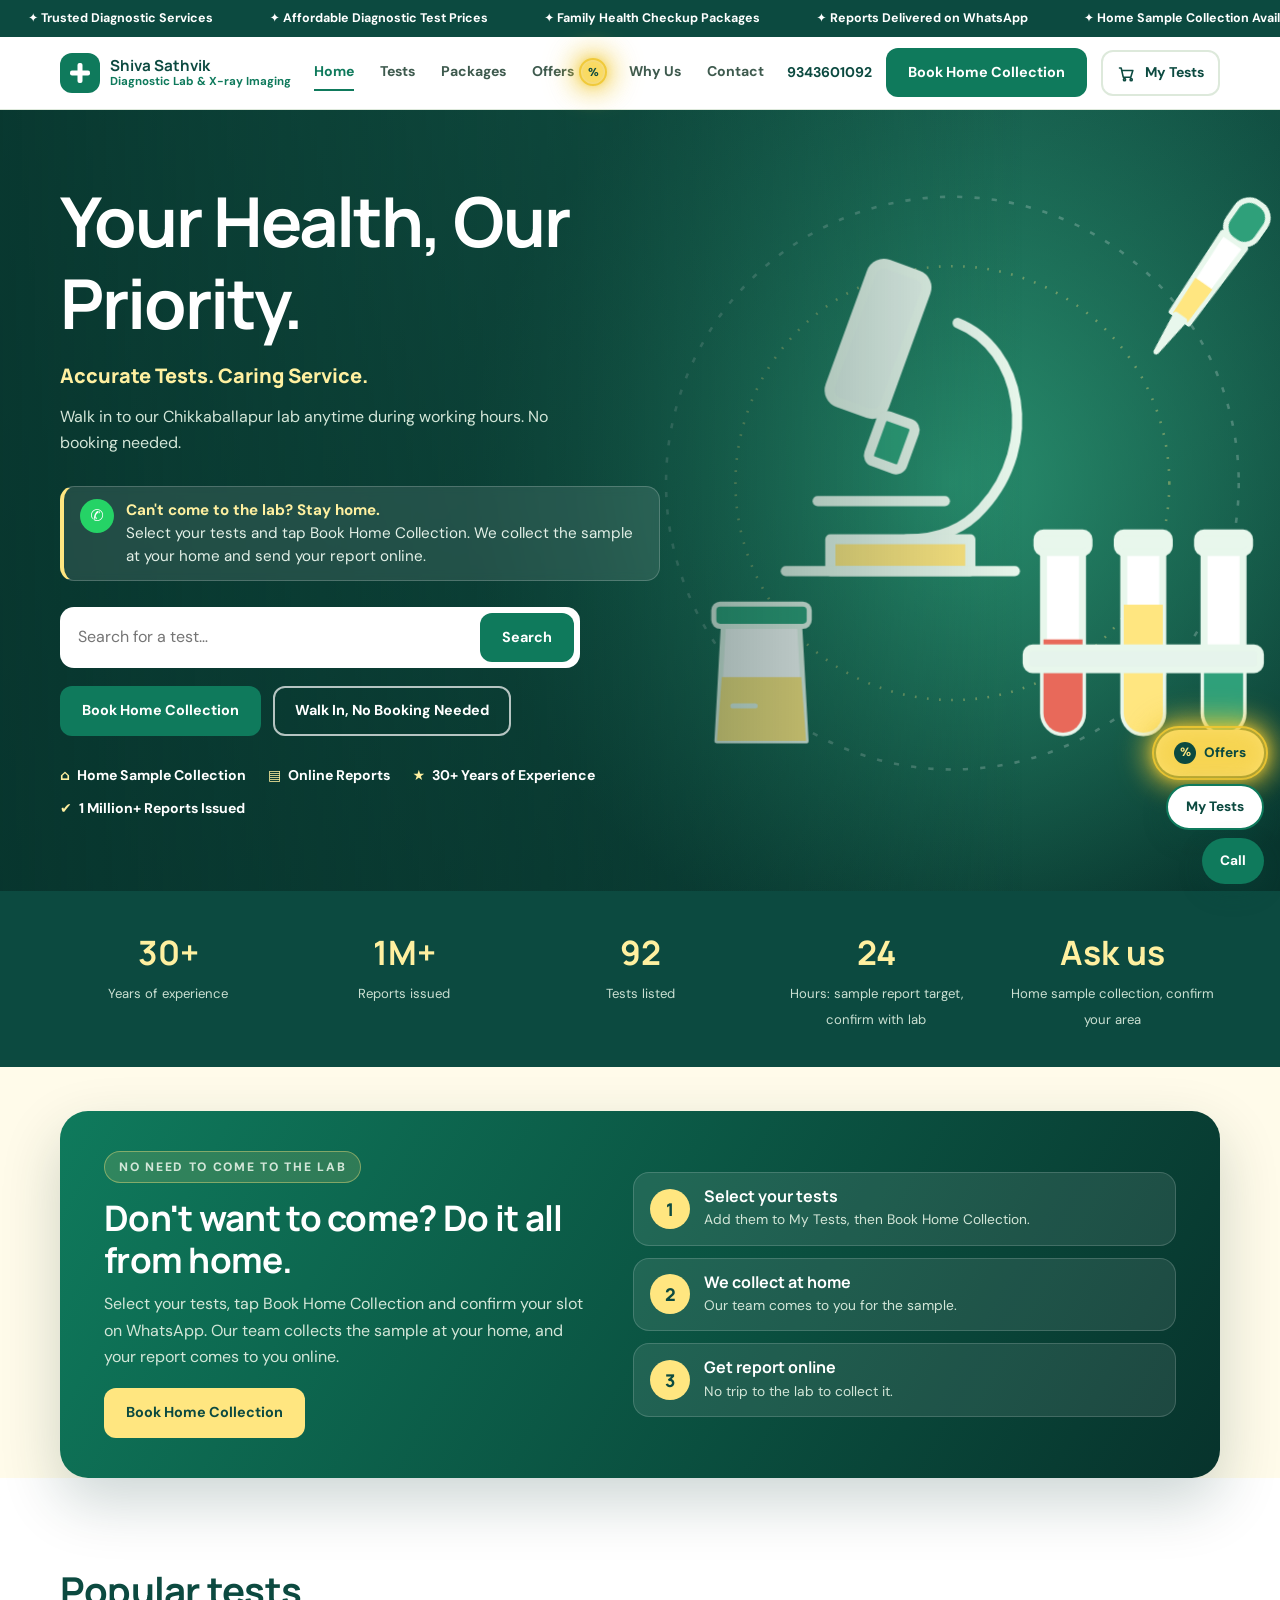
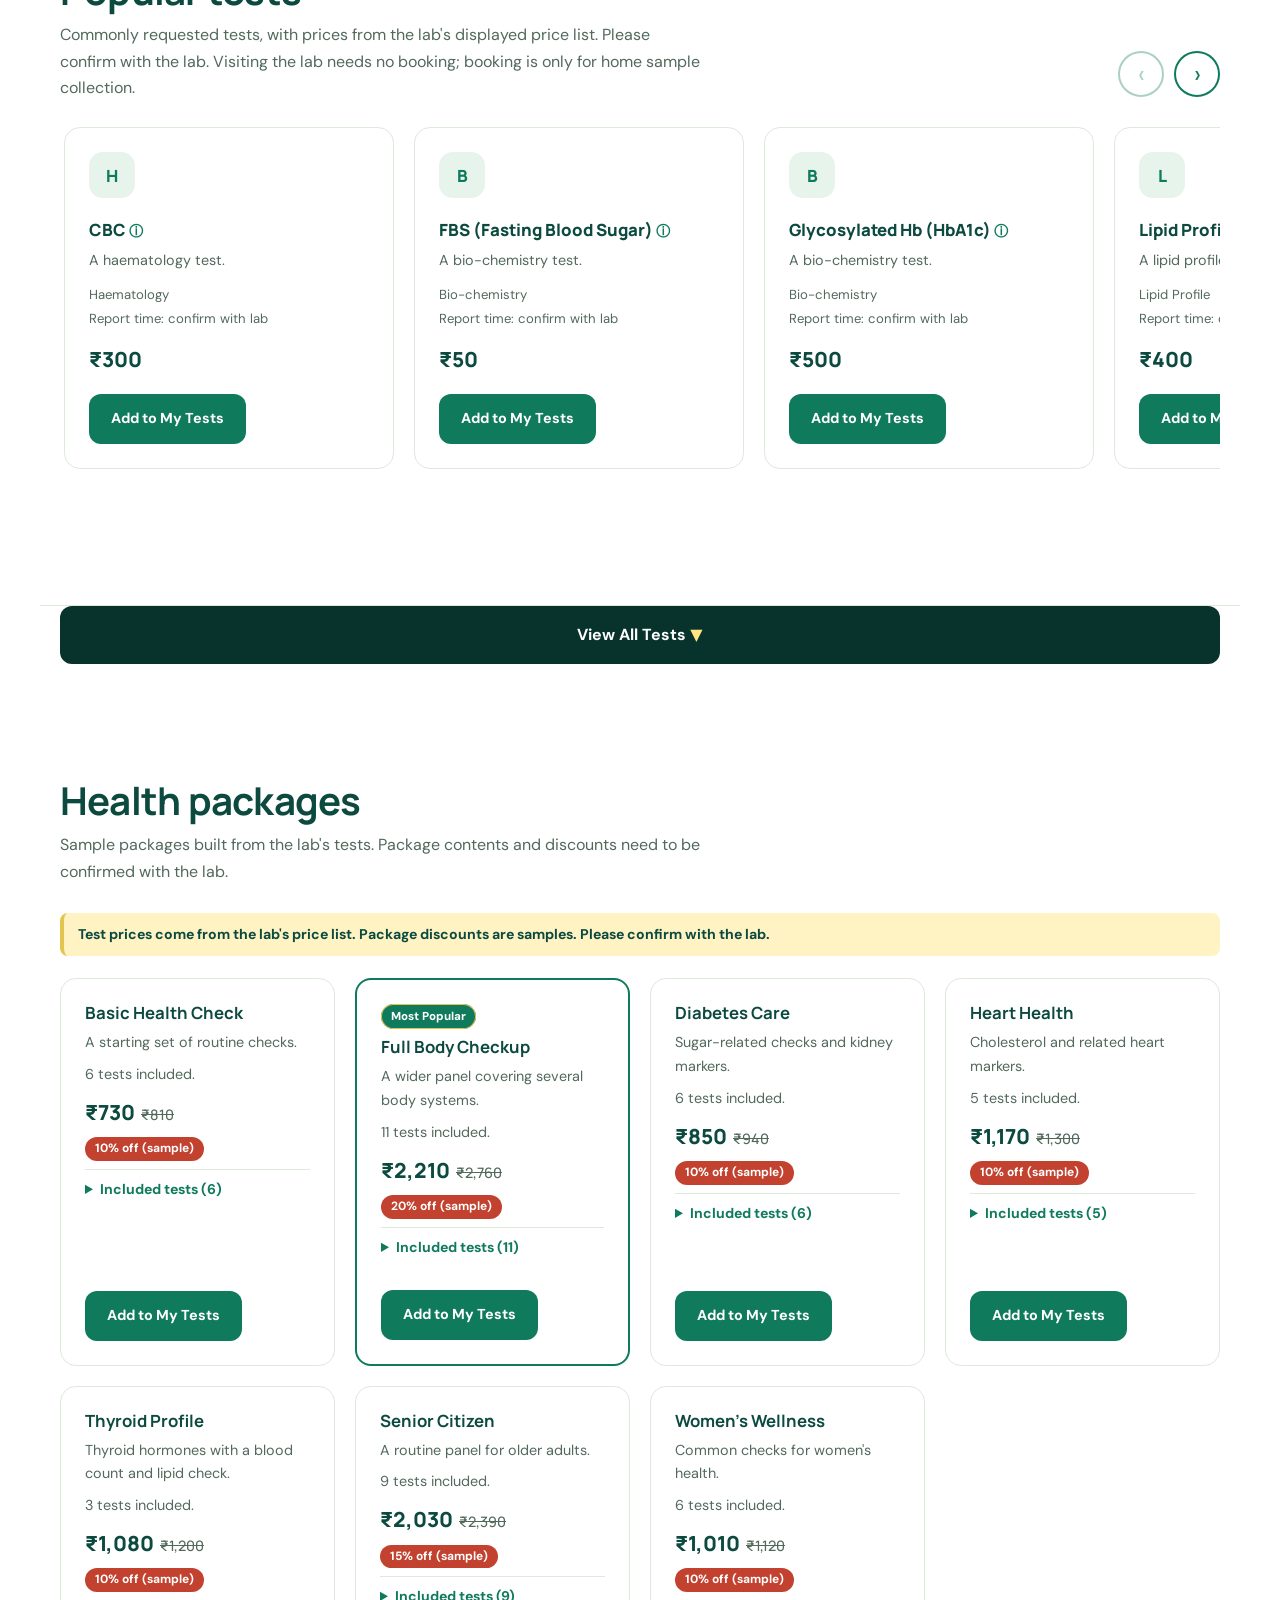
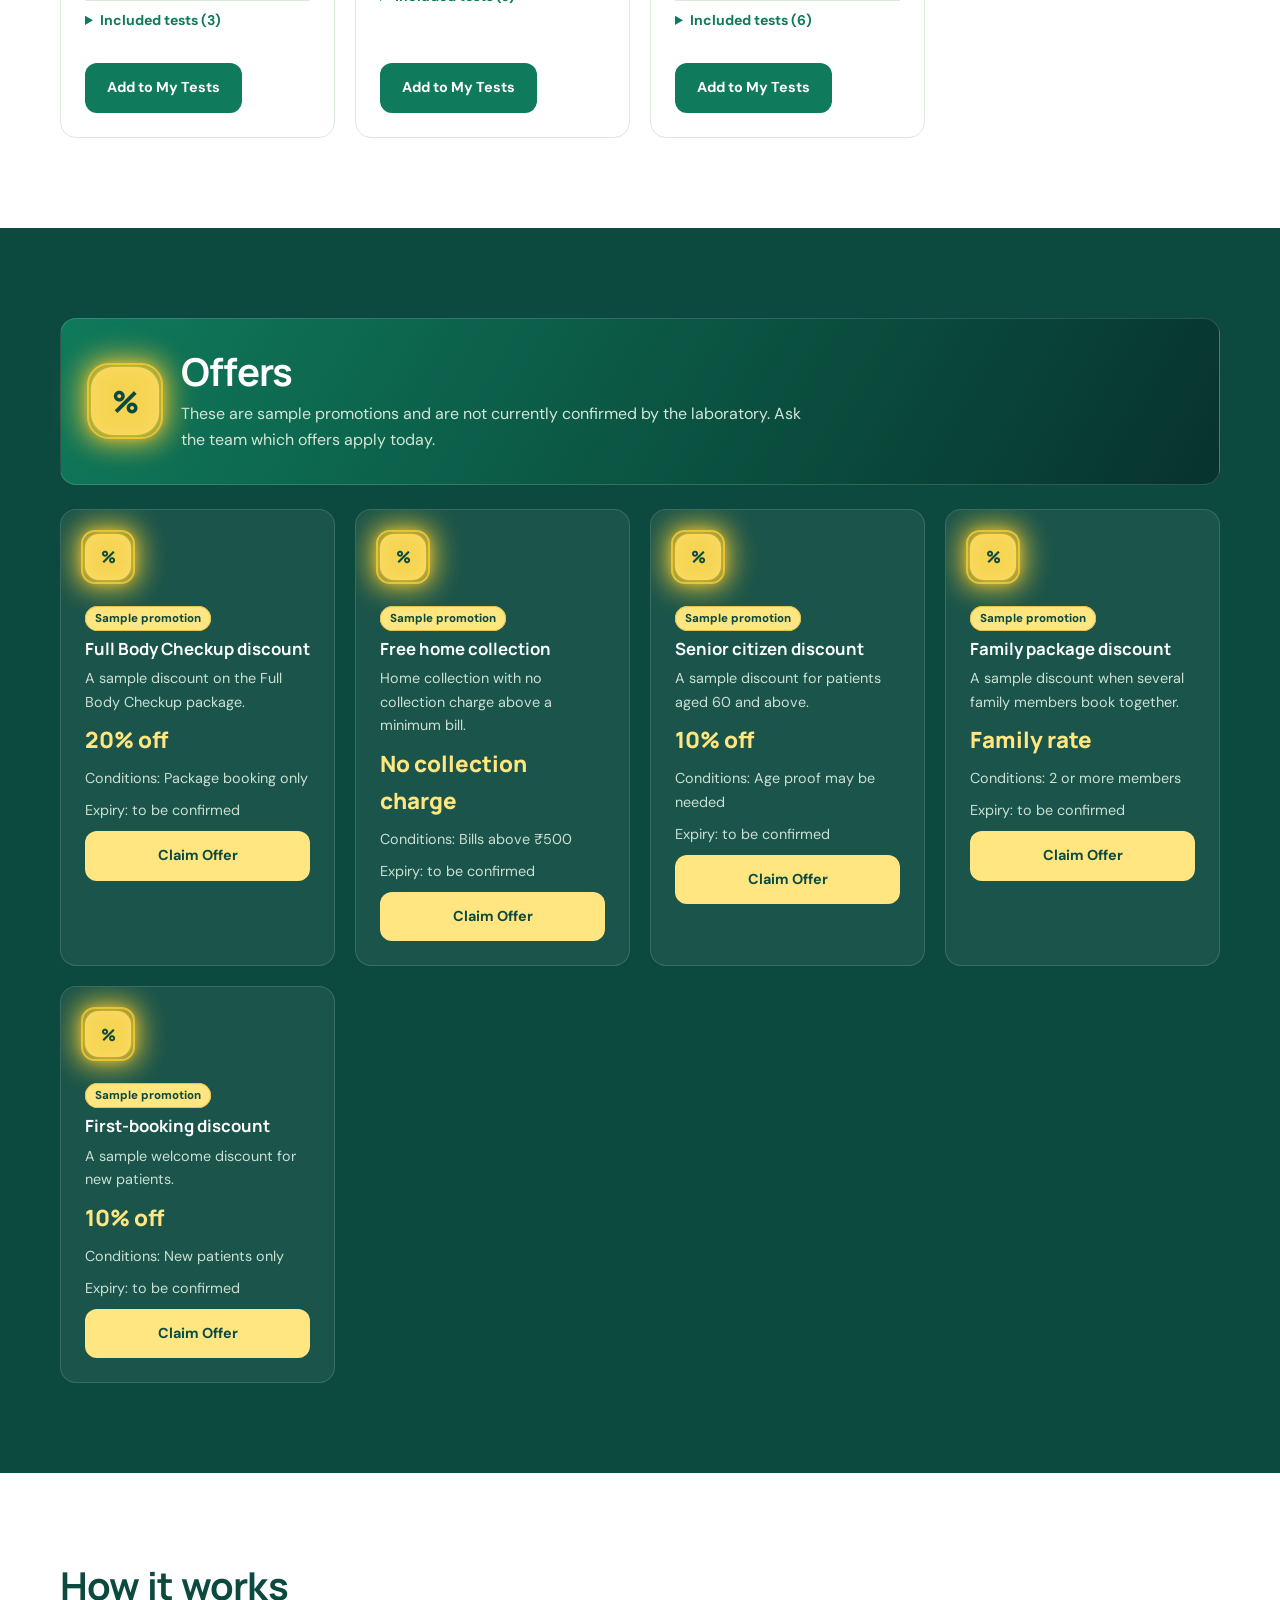
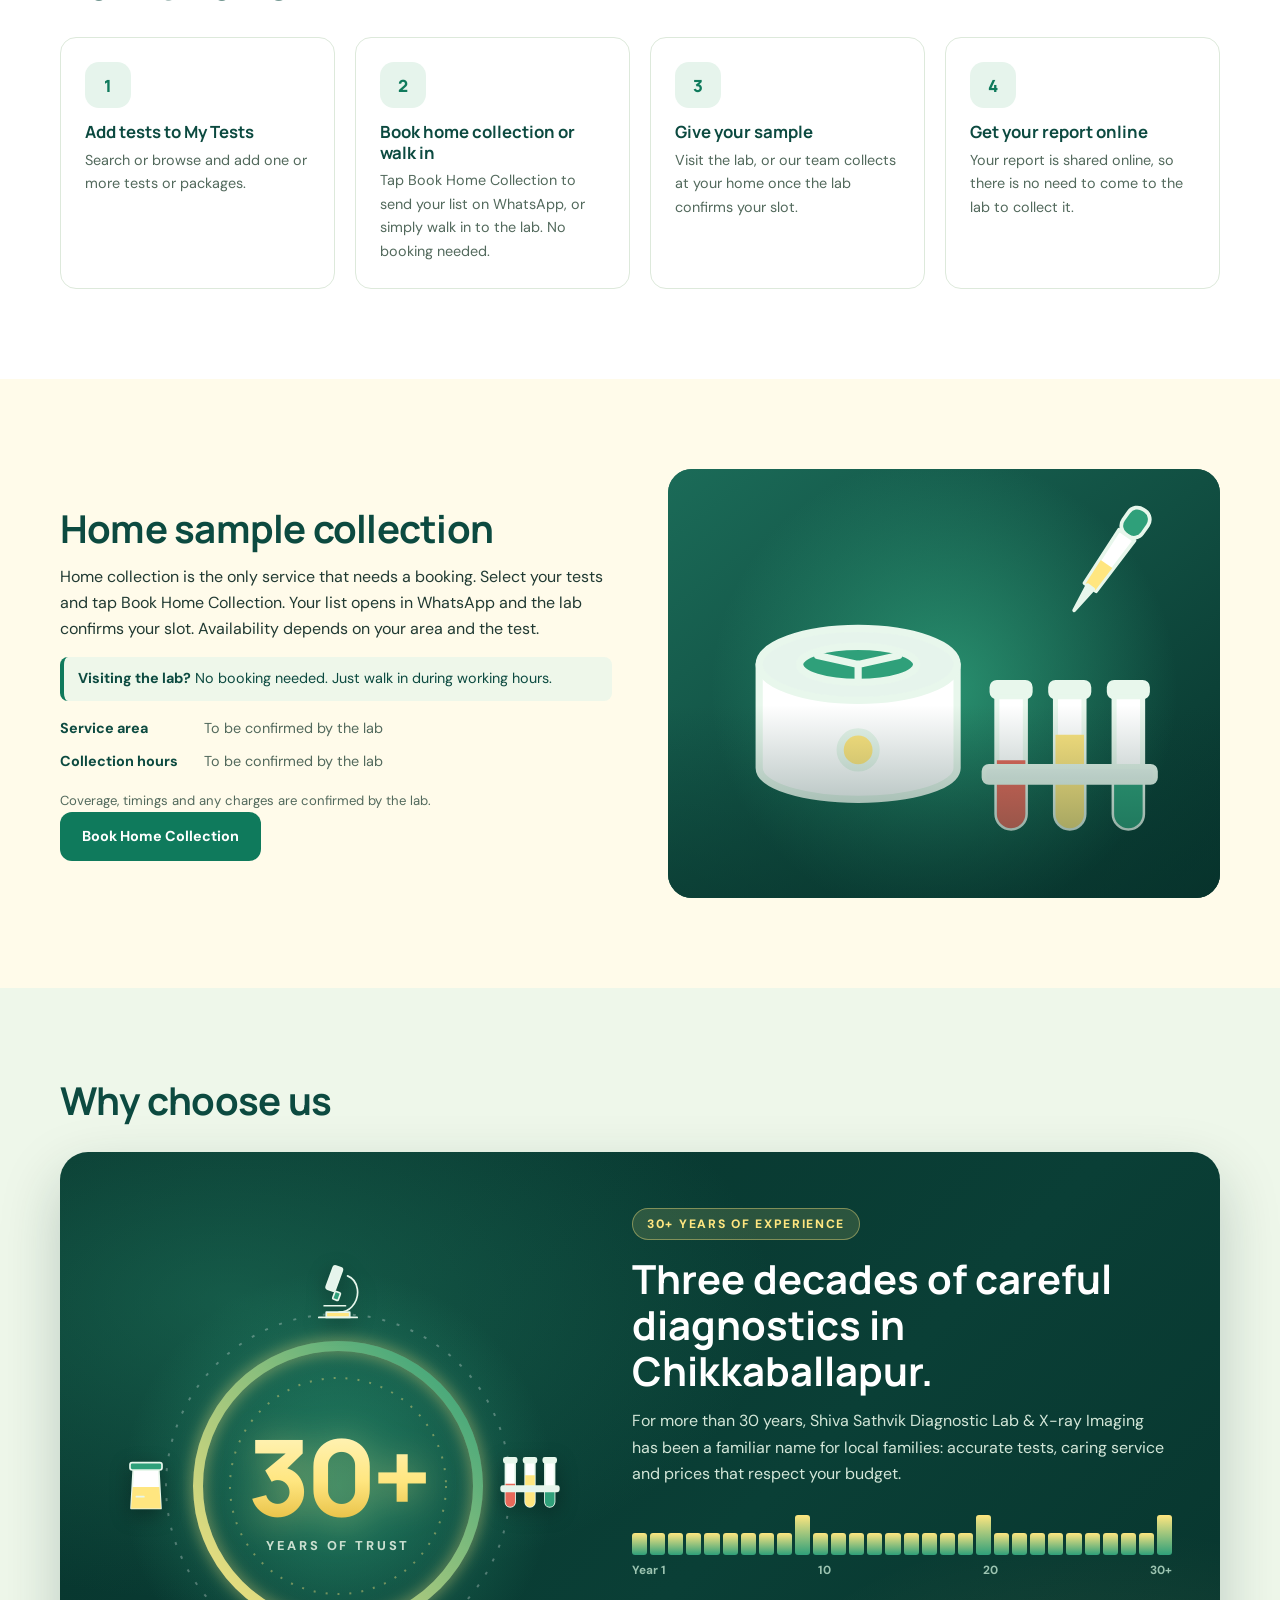
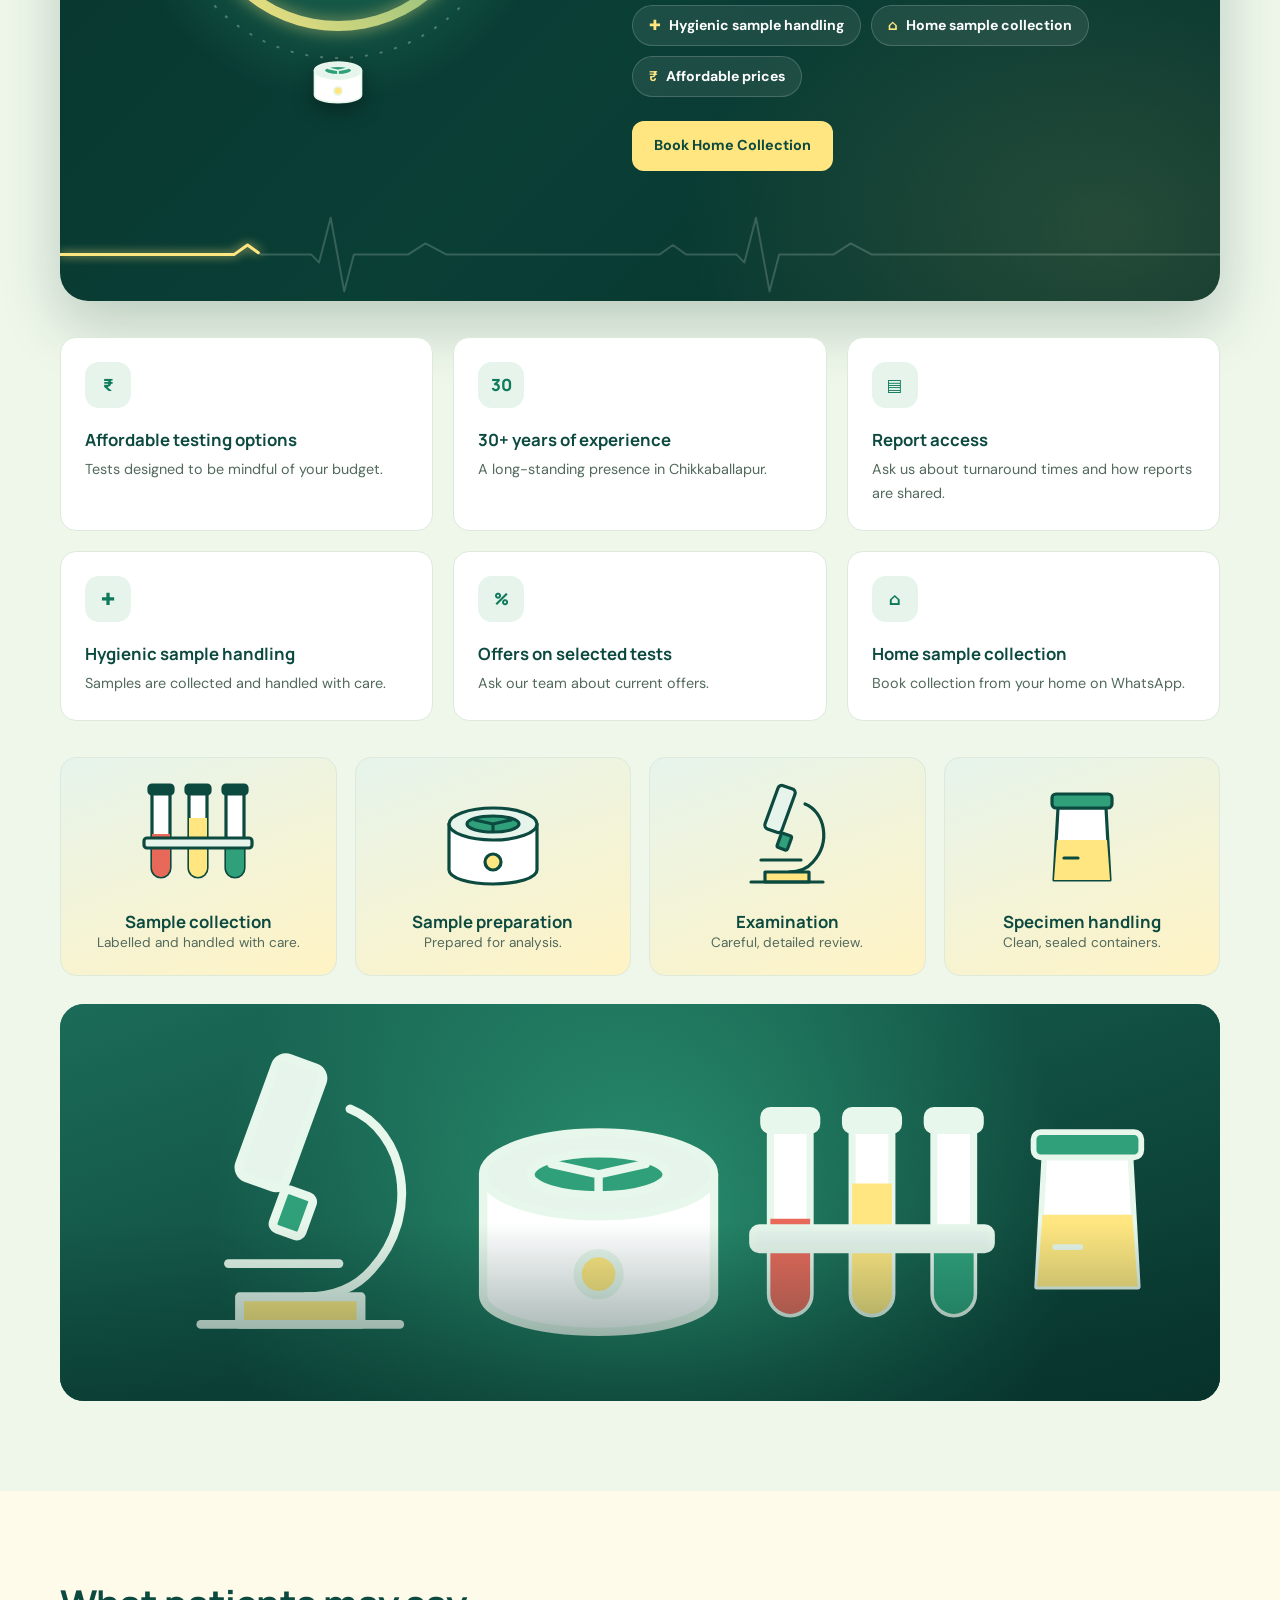
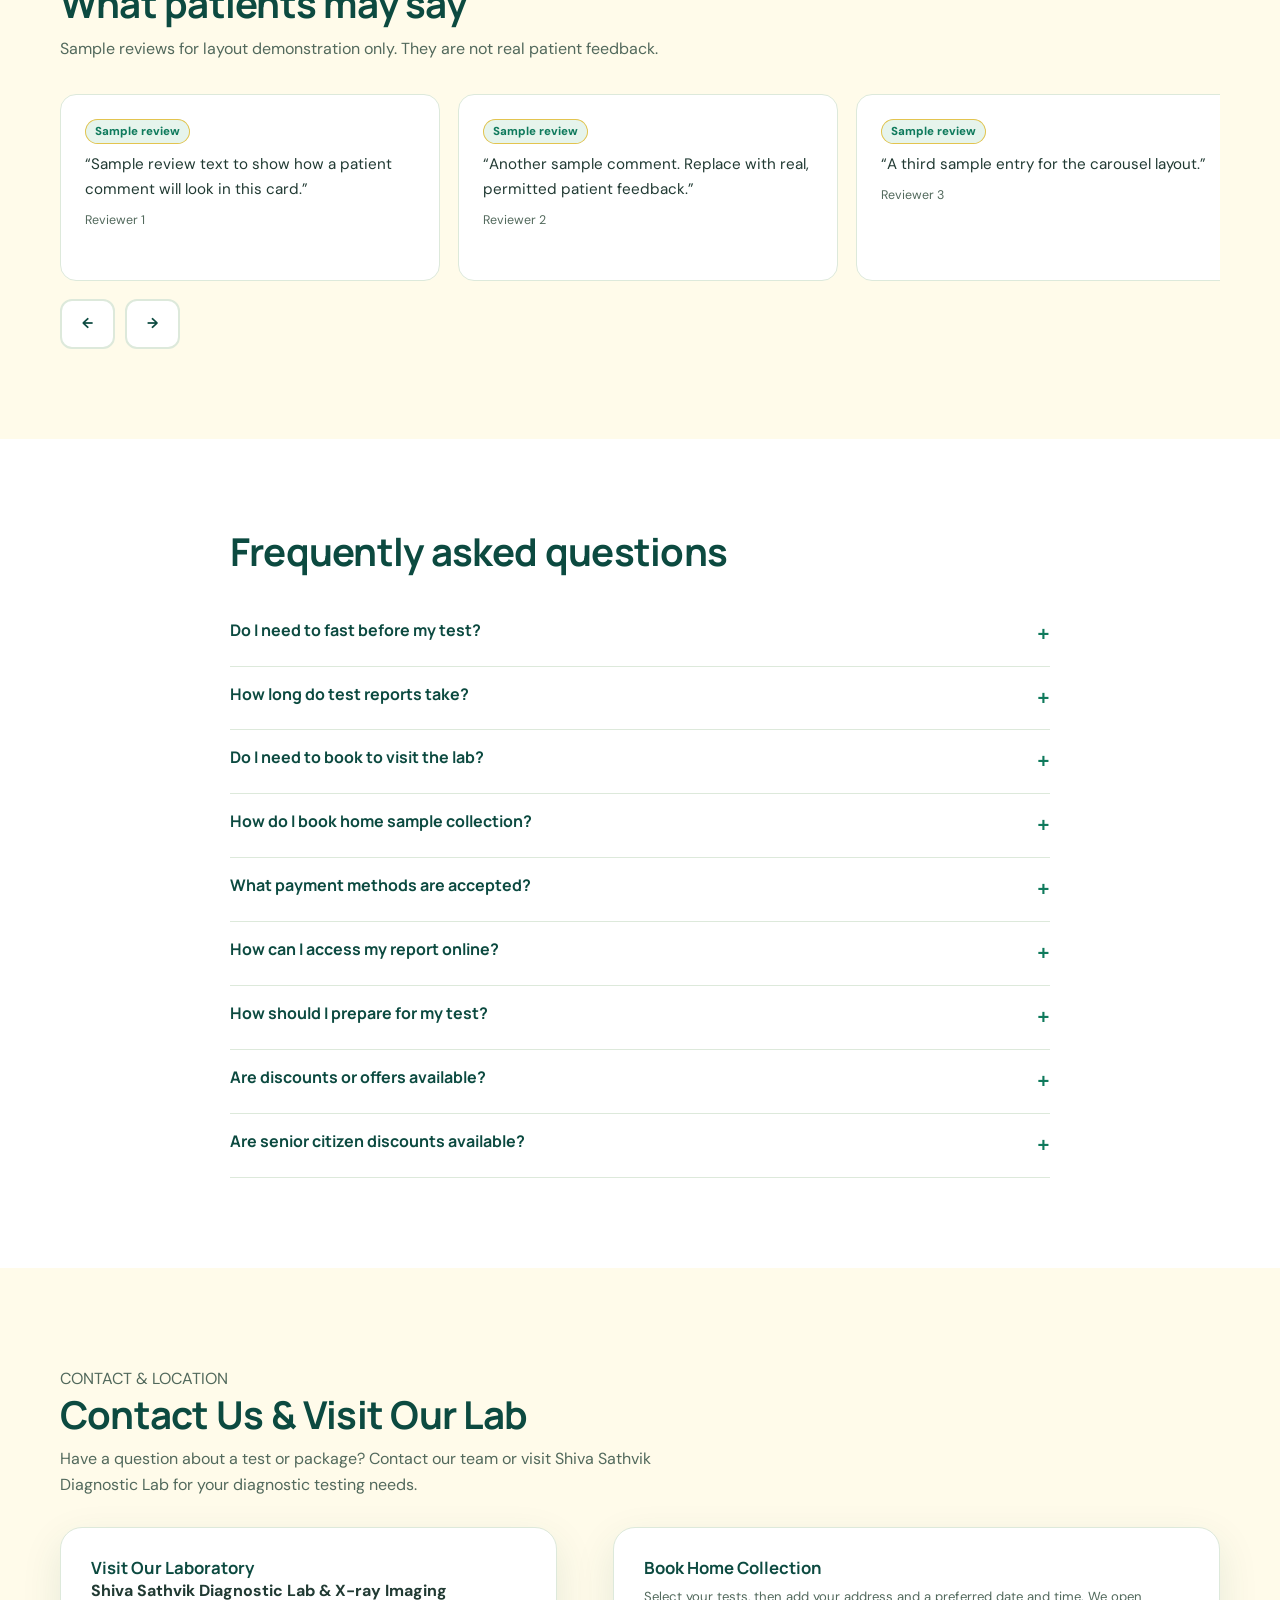
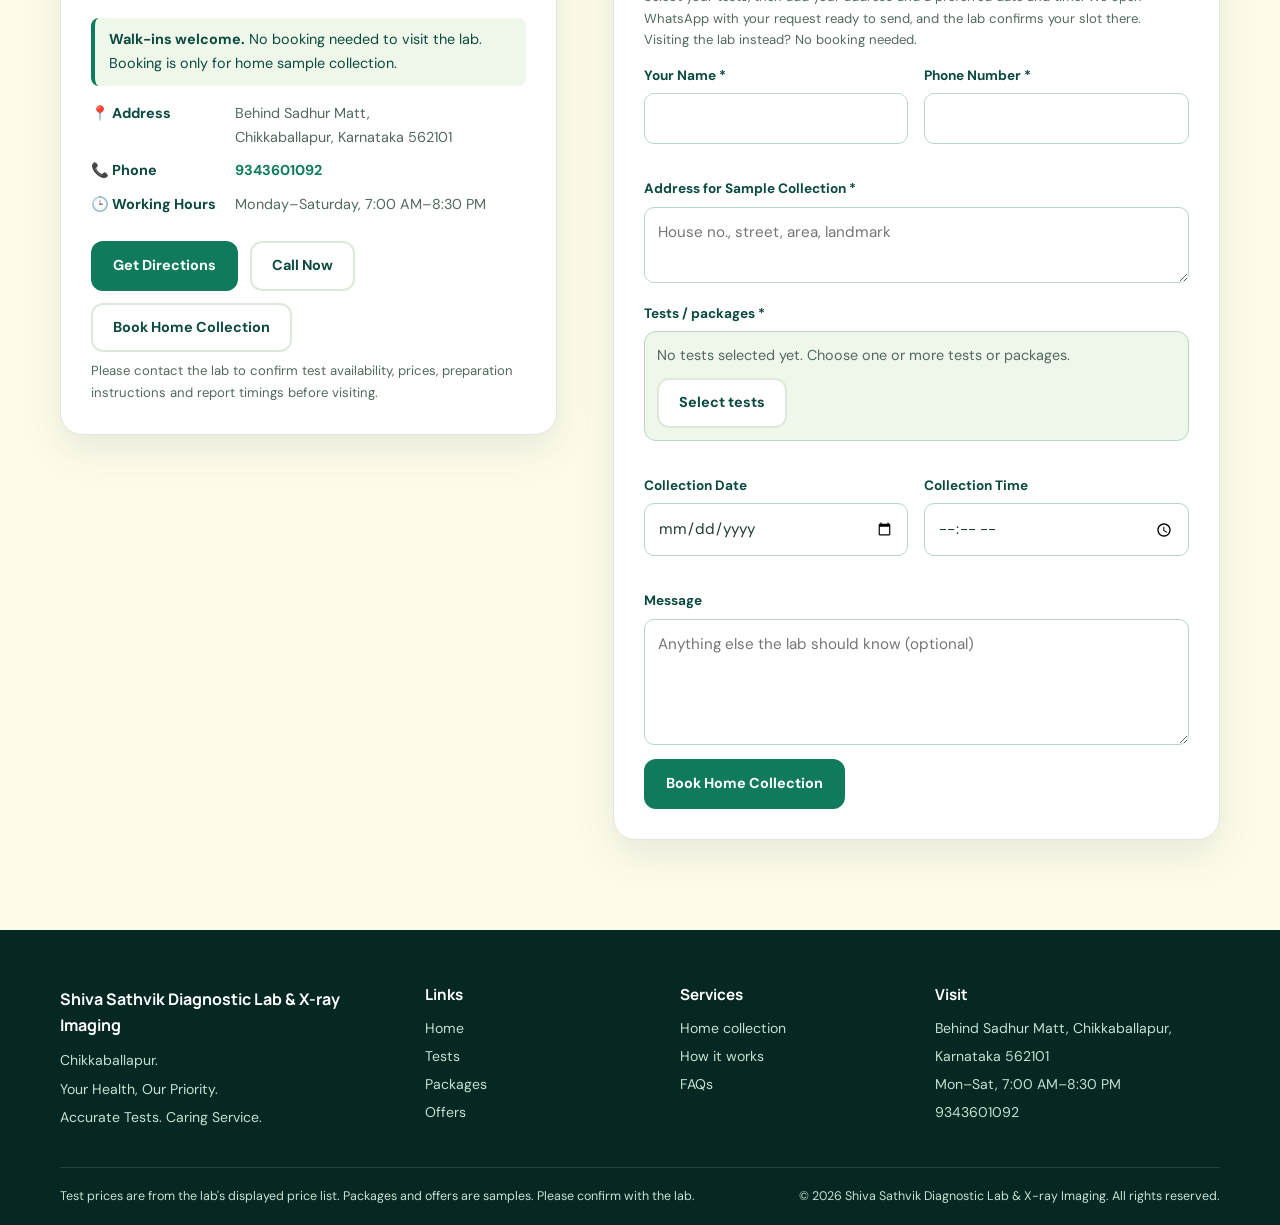
==== index.html @ f8f08a22 "Add files via upload" ====
<!DOCTYPE html>
<html lang="en">
<head>
<meta charset="UTF-8">
<meta name="viewport" content="width=device-width, initial-scale=1, viewport-fit=cover">
<meta name="theme-color" content="#0C4A40">
<meta name="google-site-verification" content="-YXAJVif5ddZC90LSLB95Qt8AsrGE2zU4zXzHdemEms" />
<title>Shiva Sathvik Diagnostic Lab &amp; X-ray Imaging, Chikkaballapur | Blood Tests, X-ray &amp; Home Collection</title>
<meta name="description" content="Shiva Sathvik Diagnostic Lab &amp; X-ray Imaging, behind Sadhur Matt, Chikkaballapur 562101. Blood tests, health packages, home sample collection on WhatsApp. Open Mon-Sat 7 AM-8:30 PM. Call 9343601092.">
<meta name="robots" content="index, follow, max-image-preview:large">
<link rel="canonical" href="https://shivasathviklab.github.io/shivasathvik-lab/">
<meta property="og:url" content="https://shivasathviklab.github.io/shivasathvik-lab/">
<meta property="og:site_name" content="Shiva Sathvik Diagnostic Lab &amp; X-ray Imaging">
<meta property="og:locale" content="en_IN">
<meta property="og:type" content="website">
<meta property="og:title" content="Shiva Sathvik Diagnostic Lab &amp; X-ray Imaging, Chikkaballapur">
<meta property="og:description" content="Accurate tests, caring service. Tests, packages and home sample collection on WhatsApp.">
<meta property="og:image" content="https://shivasathviklab.github.io/shivasathvik-lab/images/og-image.jpg">
<link rel="preconnect" href="https://fonts.googleapis.com">
<link rel="preconnect" href="https://fonts.gstatic.com" crossorigin>
<link href="https://fonts.googleapis.com/css2?family=DM+Sans:wght@400;500;700&family=Manrope:wght@500;700;800&display=swap" rel="stylesheet">
<link rel="stylesheet" href="style.css">
<!-- Only verified details are included. Add telephone, street address and geo once confirmed. -->
<script type="application/ld+json">
{"@context":"https://schema.org","@type":["DiagnosticLab","MedicalBusiness"],"name":"Shiva Sathvik Diagnostic Lab & X-ray Imaging","alternateName":["Shiva Sathvik Diagnostic Lab","Shiva Sathvik Lab","Shiva Sathvika Lab","Shiva Satvika Lab","Shiva Sathvik Diagnostic Center"],"url":"https://shivasathviklab.github.io/shivasathvik-lab/","telephone":"+919343601092","description":"Diagnostic laboratory in Chikkaballapur offering blood tests, health packages, X-ray imaging and home sample collection.","address":{"@type":"PostalAddress","streetAddress":"Behind Sadhur Matt","addressLocality":"Chikkaballapur","addressRegion":"Karnataka","postalCode":"562101","addressCountry":"IN"},"geo":{"@type":"GeoCoordinates","latitude":13.4331349,"longitude":77.7250213},"hasMap":"https://www.google.com/maps/place/Shiva+Sathvik+Diagnostic+Lab+%26+X-ray+Imaging/@13.4331349,77.7250213,847m/data=!3m2!1e3!4b1!4m6!3m5!1s0x3bb1ef47480c3b37:0x234728a1f9e0343c!8m2!3d13.4331349!4d77.7250213","openingHoursSpecification":[{"@type":"OpeningHoursSpecification","dayOfWeek":["Monday","Tuesday","Wednesday","Thursday","Friday","Saturday"],"opens":"07:00","closes":"20:30"}]}
</script>
</head>
<body>
<svg width="0" height="0" style="position:absolute" aria-hidden="true" focusable="false"><defs>
<symbol id="i-microscope" viewBox="0 0 120 120"><g fill="none" stroke="var(--navy)" stroke-width="3.2" stroke-linecap="round" stroke-linejoin="round"><path d="M78 26c20 8 26 38 8 58-6 7-14 10-24 10"/><rect x="44" y="8" width="18" height="46" rx="4" transform="rotate(20 53 31)" fill="#E6F4EC"/><rect x="52" y="56" width="11" height="15" rx="2" transform="rotate(20 57 63)" fill="var(--teal)"/><path d="M34 82h40"/><path d="M38 94h44v10H38z" fill="var(--gold)"/><path d="M24 104h72"/></g></symbol>
<symbol id="i-tubes" viewBox="0 0 120 120"><g fill="none" stroke="var(--navy)" stroke-width="3.2" stroke-linecap="round" stroke-linejoin="round"><path d="M14 14v76a9 9 0 0 0 18 0V14z" fill="#fff"/><path d="M14 56v34a9 9 0 0 0 18 0V56z" fill="#E8695A" stroke="none"/><path d="M51 14v76a9 9 0 0 0 18 0V14z" fill="#fff"/><path d="M51 40v50a9 9 0 0 0 18 0V40z" fill="var(--gold)" stroke="none"/><path d="M88 14v76a9 9 0 0 0 18 0V14z" fill="#fff"/><path d="M88 66v24a9 9 0 0 0 18 0V66z" fill="var(--teal)" stroke="none"/><rect x="11" y="7" width="24" height="9" rx="3" fill="var(--navy)"/><rect x="48" y="7" width="24" height="9" rx="3" fill="var(--navy)"/><rect x="85" y="7" width="24" height="9" rx="3" fill="var(--navy)"/><rect x="6" y="60" width="108" height="10" rx="3" fill="#E6F4EC"/></g></symbol>
<symbol id="i-centrifuge" viewBox="0 0 120 120"><g fill="none" stroke="var(--navy)" stroke-width="3.2" stroke-linecap="round" stroke-linejoin="round"><path d="M16 46v46c0 8 20 14 44 14s44-6 44-14V46z" fill="#fff"/><ellipse cx="60" cy="46" rx="44" ry="16" fill="#E6F4EC"/><ellipse cx="60" cy="46" rx="26" ry="8" fill="var(--teal)"/><path d="M60 46l-18-4M60 46l18-4M60 46v7"/><circle cx="60" cy="84" r="8" fill="var(--gold)"/></g></symbol>
<symbol id="i-pipette" viewBox="0 0 120 120"><g fill="none" stroke="var(--navy)" stroke-width="3.2" stroke-linecap="round" stroke-linejoin="round" transform="rotate(35 60 60)"><rect x="50" y="4" width="20" height="26" rx="9" fill="var(--teal)"/><path d="M52 30h16l-2 54H54z" fill="#fff"/><path d="M54 60h12l-1 24H55z" fill="var(--gold)" stroke="none"/><path d="M57 84h6l-3 24z" fill="var(--navy)"/></g></symbol>
<symbol id="i-cup" viewBox="0 0 120 120"><g fill="none" stroke="var(--navy)" stroke-width="3.2" stroke-linecap="round" stroke-linejoin="round"><path d="M36 30l-4 72h56l-4-72z" fill="#fff"/><path d="M35 62l-3 40h56l-3-40z" fill="var(--gold)" stroke="none"/><rect x="30" y="16" width="60" height="14" rx="4" fill="var(--teal)"/><path d="M42 80h14"/></g></symbol>
</defs></svg>
<a class="skip" href="#main">Skip to main content</a>
<div id="progress" aria-hidden="true"></div>

<div class="marquee" aria-label="Lab highlights"><div class="marquee-track" id="marquee"></div></div>

<header class="site-header">
  <div class="wrap bar">
    <a href="#home" class="brand" aria-label="Shiva Sathvik Diagnostic Lab &amp; X-ray Imaging, home">
      <span class="cross" aria-hidden="true"></span>
      <span class="brand-t"><strong>Shiva Sathvik</strong><small>Diagnostic Lab &amp; X-ray Imaging</small></span>
    </a>
    <div class="scrim" id="scrim" hidden></div>
    <nav id="mainNav" class="nav" aria-label="Main">
      <a href="#home">Home</a><a href="#tests">Tests</a><a href="#packages">Packages</a><a href="#offers" class="nav-offers">Offers <span class="glow mini" aria-hidden="true">%</span></a><a href="#why">Why Us</a><a href="#contact">Contact</a>
    </nav>
    <div class="bar-actions">
      <a class="phone-link" data-phone href="#contact">Call</a>
      <a class="btn btn-p" href="#contact" data-action="book">Book Home Collection</a>
      <button class="cart-btn" id="cartBtn" type="button" aria-label="Open My Tests"><svg viewBox="0 0 24 24" aria-hidden="true"><path d="M3 6h2l2.5 11h9L19 9H6"/><circle cx="9" cy="20" r="1.3"/><circle cx="17" cy="20" r="1.3"/></svg><span>My Tests</span><em class="cart-n" hidden>0</em></button>
      <button class="menu-btn" id="menuBtn" aria-expanded="false" aria-controls="mainNav" aria-label="Open menu"><span></span><span></span><span></span></button>
    </div>
  </div>
</header>

<main id="main">
<!-- 2. HERO -->
<section class="hero" id="home">
  <figure class="photo hero-photo"><svg id="heroArt" class="art hero-art" viewBox="0 0 1600 900" preserveAspectRatio="xMidYMid slice" aria-hidden="true" focusable="false"><defs><linearGradient id="gh" x1="0" y1="0" x2="1" y2="1"><stop offset="0" stop-color="#1B6B58"/><stop offset="1" stop-color="#07332C"/></linearGradient><radialGradient id="rh"><stop offset="0" stop-color="#2FA07A" stop-opacity=".8"/><stop offset="1" stop-color="#2FA07A" stop-opacity="0"/></radialGradient></defs><rect width="100%" height="100%" fill="url(#gh)"/><circle cx="1160" cy="430" r="560" fill="url(#rh)"/><circle class="ring" cx="1160" cy="430" r="330" fill="none" stroke="#fff" stroke-opacity=".22" stroke-width="3" stroke-dasharray="6 14"/><circle class="ring r2" cx="1160" cy="430" r="250" fill="none" stroke="#FFE680" stroke-opacity=".35" stroke-width="3" stroke-dasharray="2 12"/><circle class="bub" cx="1250" cy="770" r="4" style="animation-delay:0.0s;animation-duration:4s"/><circle class="bub" cx="1272" cy="770" r="9" style="animation-delay:0.7s;animation-duration:5s"/><circle class="bub" cx="1295" cy="770" r="7" style="animation-delay:1.4s;animation-duration:6s"/><circle class="bub" cx="1318" cy="770" r="5" style="animation-delay:2.1s;animation-duration:4s"/><circle class="bub" cx="1340" cy="770" r="10" style="animation-delay:2.8s;animation-duration:5s"/><circle class="bub" cx="1362" cy="770" r="8" style="animation-delay:3.5s;animation-duration:6s"/><circle class="bub" cx="1385" cy="770" r="6" style="animation-delay:4.2s;animation-duration:4s"/><circle class="bub" cx="1408" cy="770" r="4" style="animation-delay:4.9s;animation-duration:5s"/><circle class="bub" cx="1430" cy="770" r="9" style="animation-delay:0.6s;animation-duration:6s"/><circle class="bub" cx="1452" cy="770" r="7" style="animation-delay:1.3s;animation-duration:4s"/><circle class="bub" cx="1475" cy="770" r="5" style="animation-delay:2.0s;animation-duration:5s"/><circle class="bub" cx="1498" cy="770" r="10" style="animation-delay:2.7s;animation-duration:6s"/><g class="fl f1"><use href="#i-microscope" x="880" y="150" width="440" height="440"/></g><g class="fl f2"><use href="#i-tubes" x="1230" y="470" width="300" height="300"/></g><g class="fl f3"><use href="#i-cup" x="830" y="540" width="220" height="220"/></g><g class="fl f4"><use href="#i-pipette" x="1330" y="80" width="240" height="240"/></g><circle class="drip" cx="1395" cy="292" r="8" fill="#FFE680"/></svg><video id="heroImg" class="hero-vid" autoplay muted loop playsinline preload="auto" poster="videos/hero-poster.jpg" width="1600" height="900" aria-hidden="true" tabindex="-1" disablepictureinpicture><source src="videos/hero.mp4" type="video/mp4"><source src="videos/hero.webm" type="video/webm"></video><div class="hero-years" aria-hidden="true"><svg viewBox="0 0 460 460" focusable="false"><defs><linearGradient id="hyG" x1="0" y1="0" x2="1" y2="1"><stop offset="0" stop-color="#FFE680"/><stop offset="1" stop-color="#2FA07A"/></linearGradient><radialGradient id="hyGlow"><stop offset="0" stop-color="#2FA07A" stop-opacity=".6"/><stop offset="1" stop-color="#2FA07A" stop-opacity="0"/></radialGradient></defs><circle class="lg-glow" cx="230" cy="230" r="215" fill="url(#hyGlow)"/><circle class="lg-dash d1" cx="230" cy="230" r="172" fill="none" stroke="#fff" stroke-opacity=".28" stroke-width="2" stroke-dasharray="3 12"/><circle class="lg-dash d2" cx="230" cy="230" r="108" fill="none" stroke="#FFE680" stroke-opacity=".4" stroke-width="2" stroke-dasharray="2 10"/><circle cx="230" cy="230" r="140" fill="none" stroke="#fff" stroke-opacity=".12" stroke-width="10"/><circle class="hy-ring" cx="230" cy="230" r="140" fill="none" stroke="url(#hyG)" stroke-width="10" stroke-linecap="round" pathLength="100"/><circle class="lg-b" cx="190" cy="330" r="4" style="animation-delay:0s"/><circle class="lg-b" cx="225" cy="340" r="6" style="animation-delay:1.1s"/><circle class="lg-b" cx="262" cy="332" r="4" style="animation-delay:2.2s"/><circle class="lg-b" cx="208" cy="344" r="3" style="animation-delay:3.1s"/><circle class="lg-b" cx="246" cy="346" r="5" style="animation-delay:.6s"/><g class="lg-spin"><g class="lg-ic"><use href="#i-microscope" x="198" y="6" width="64" height="64"/></g><g class="lg-ic"><use href="#i-tubes" x="390" y="198" width="64" height="64"/></g><g class="lg-ic"><use href="#i-centrifuge" x="198" y="390" width="64" height="64"/></g><g class="lg-ic"><use href="#i-cup" x="6" y="198" width="64" height="64"/></g></g></svg><div class="hy-num"><b>30+</b><span>Years of trust</span></div></div><div class="hero-ecg" aria-hidden="true"><svg viewBox="0 0 1200 120" preserveAspectRatio="none" focusable="false"><path class="lg-ecg-base" d="M0 62H180l14-12 14 12H260l8 10 12-56 14 92 10-46H360l18-14 22 14H620l14-12 14 12H700l8 10 12-56 14 92 10-46H800l18-14 22 14H1200" pathLength="1000" vector-effect="non-scaling-stroke"/><path class="lg-ecg-pulse" d="M0 62H180l14-12 14 12H260l8 10 12-56 14 92 10-46H360l18-14 22 14H620l14-12 14 12H700l8 10 12-56 14 92 10-46H800l18-14 22 14H1200" pathLength="1000" vector-effect="non-scaling-stroke"/></svg></div></figure>
  <div class="wrap hero-c">
    <div class="hero-swap">
      <div class="hero-main">
        <h1>Your Health, Our Priority.</h1>
        <p class="tagline">Accurate Tests. Caring Service.</p>
        <p class="lead">Walk in to our Chikkaballapur lab anytime during working hours. No booking needed.</p>
      </div>
      <div class="hero-legacy" aria-hidden="true">
        <p class="lg-eyebrow">30+ years of experience</p>
        <p class="hl-h">Three decades of careful diagnostics in Chikkaballapur.</p>
        <div class="ticks" id="heroTicks"></div>
        <div class="tick-lbl"><span>Year 1</span><span>10</span><span>20</span><span>30+</span></div>
      </div>
    </div>
    <div class="hero-note">
      <span class="hn-ico" aria-hidden="true">✆</span>
      <p><strong>Can't come to the lab? Stay home.</strong> Select your tests and tap Book Home Collection. We collect the sample at your home and send your report online.</p>
    </div>
    <form class="hero-search" id="heroSearch" role="search">
      <label class="sr" for="heroQ">Search for a test</label>
      <input id="heroQ" type="search" placeholder="Search for a test…" autocomplete="off" role="combobox" aria-expanded="false" aria-controls="heroSuggest" aria-autocomplete="list">
      <button class="btn btn-p" type="submit">Search</button>
      <ul class="suggest" id="heroSuggest" role="listbox" aria-label="Matching tests" hidden></ul>
    </form>
    <div class="hero-btns">
      <a class="btn btn-p" href="#contact" data-action="book">Book Home Collection</a>
      <a class="btn btn-o-l" href="#contact">Walk In, No Booking Needed</a>
    </div>
    <ul class="trust">
      <li><span aria-hidden="true">⌂</span> Home Sample Collection</li>
      <li><span aria-hidden="true">▤</span> Online Reports</li>
      <li><span aria-hidden="true">★</span> 30+ Years of Experience</li>
      <li><span aria-hidden="true">✔</span> 1 Million+ Reports Issued</li>
    </ul>
  </div>
</section>

<!-- 3. STATS -->
<section class="stats" aria-label="Key figures">
  <div class="wrap stat-grid">
    <div><b data-count="30" data-suffix="+">30+</b><span>Years of experience</span></div>
    <div><b data-count="1" data-suffix="M+">1M+</b><span>Reports issued</span></div>
    <div><b data-count="0" id="statTests">0</b><span>Tests listed</span></div>
    <div><b data-count="24" id="statHours">24</b><span>Hours: sample report target, confirm with lab</span></div>
    <div><b>Ask us</b><span>Home sample collection, confirm your area</span></div>
  </div>
</section>

<!-- 2b. NO NEED TO VISIT -->
<section class="athome" id="athome" aria-labelledby="athomeH">
  <div class="wrap">
    <div class="athome-card reveal">
      <div class="athome-t">
        <p class="lg-eyebrow">No need to come to the lab</p>
        <h2 id="athomeH">Don't want to come? Do it all from home.</h2>
        <p>Select your tests, tap Book Home Collection and confirm your slot on WhatsApp. Our team collects the sample at your home, and your report comes to you online.</p>
        <a class="btn btn-g" href="#contact" data-action="book">Book Home Collection</a>
      </div>
      <ol class="athome-steps">
        <li><b>1</b><div><h3>Select your tests</h3><p>Add them to My Tests, then Book Home Collection.</p></div></li>
        <li><b>2</b><div><h3>We collect at home</h3><p>Our team comes to you for the sample.</p></div></li>
        <li><b>3</b><div><h3>Get report online</h3><p>No trip to the lab to collect it.</p></div></li>
      </ol>
    </div>
  </div>
</section>

<!-- 4. POPULAR -->
<section class="sec" id="popular">
  <div class="wrap">
    <div class="pop-head">
      <div class="sec-h"><h2>Popular tests</h2><p>Commonly requested tests, with prices from the lab's displayed price list. Please confirm with the lab. Visiting the lab needs no booking; booking is only for home sample collection.</p></div>
      <div class="pop-nav">
        <button class="pop-arrow" id="popPrev" type="button" aria-label="Previous tests">‹</button>
        <button class="pop-arrow" id="popNext" type="button" aria-label="Next tests">›</button>
      </div>
    </div>
    <div class="grid cards" id="popularGrid" role="region" aria-label="Popular tests, scroll sideways" tabindex="0"></div>
  </div>
</section>

<details class="tests-dropdown" id="testsDropdown">
  <summary>View All Tests</summary>

<!-- 5. CATALOGUE -->
<section class="sec alt" id="tests">
  <div class="wrap">
    <div class="sec-h"><h2>All tests</h2><p>Tests and prices from the lab's displayed price list. Please confirm availability with the lab.</p></div>
    <p class="notice" role="note"><strong>Prices are from the lab's displayed price list and may change. Please confirm with the lab.</strong></p>
    <div class="cat-layout">
      <div>
        <div class="finder">
          <label class="sr" for="q">Search tests</label>
          <input id="q" type="search" placeholder="Search for a test…" autocomplete="off">
        </div>
        <div class="tabs" id="tabs" role="tablist" aria-label="Test categories"></div>
        <p class="count" id="count" aria-live="polite"></p>
        <div id="results" role="tabpanel"></div>
      </div>
    </div>
  </div>
</section>
</details>

<!-- 6. PACKAGES -->
<section class="sec" id="packages">
  <div class="wrap">
    <div class="sec-h"><h2>Health packages</h2><p>Sample packages built from the lab's tests. Package contents and discounts need to be confirmed with the lab.</p></div>
    <p class="notice" role="note"><strong>Test prices come from the lab's price list. Package discounts are samples. Please confirm with the lab.</strong></p>
    <div class="grid cards" id="pkgGrid"></div>
  </div>
</section>

<!-- 7. OFFERS -->
<section class="sec offers" id="offers">
  <div class="wrap">
    <div class="banner">
      <span class="glow big" aria-hidden="true">%</span><div>
      <h2>Offers</h2>
      <p>These are sample promotions and are not currently confirmed by the laboratory. Ask the team which offers apply today.</p>
      </div>
    </div>
    <div class="grid cards" id="offerGrid"></div>
  </div>
</section>

<!-- 8. HOW IT WORKS -->
<section class="sec" id="how">
  <div class="wrap">
    <div class="sec-h"><h2>How it works</h2></div>
    <ol class="steps">
      <li class="reveal"><span class="ico" aria-hidden="true">1</span><h3>Add tests to My Tests</h3><p>Search or browse and add one or more tests or packages.</p></li>
      <li class="reveal"><span class="ico" aria-hidden="true">2</span><h3>Book home collection or walk in</h3><p>Tap Book Home Collection to send your list on WhatsApp, or simply walk in to the lab. No booking needed.</p></li>
      <li class="reveal"><span class="ico" aria-hidden="true">3</span><h3>Give your sample</h3><p>Visit the lab, or our team collects at your home once the lab confirms your slot.</p></li>
      <li class="reveal"><span class="ico" aria-hidden="true">4</span><h3>Get your report online</h3><p>Your report is shared online, so there is no need to come to the lab to collect it.</p></li>
    </ol>
  </div>
</section>

<!-- 9. HOME COLLECTION -->
<section class="sec alt" id="collection">
  <div class="wrap split">
    <div class="reveal">
      <h2>Home sample collection</h2>
      <p>Home collection is the only service that needs a booking. Select your tests and tap Book Home Collection. Your list opens in WhatsApp and the lab confirms your slot. Availability depends on your area and the test.</p>
      <p class="walkin"><strong>Visiting the lab?</strong> No booking needed. Just walk in during working hours.</p>
      <dl class="facts">
        <div><dt>Service area</dt><dd id="areaTxt"></dd></div>
        <div><dt>Collection hours</dt><dd id="collHours"></dd></div>
      </dl>
      <p class="small">Coverage, timings and any charges are confirmed by the lab.</p>
      <a class="btn btn-p" href="#contact" data-action="book">Book Home Collection</a>
    </div>
    <figure class="photo side-photo reveal"><svg class="art " viewBox="0 0 900 700" preserveAspectRatio="xMidYMid slice" aria-hidden="true" focusable="false"><defs><linearGradient id="gs" x1="0" y1="0" x2="1" y2="1"><stop offset="0" stop-color="#1B6B58"/><stop offset="1" stop-color="#07332C"/></linearGradient><radialGradient id="rs"><stop offset="0" stop-color="#2FA07A" stop-opacity=".8"/><stop offset="1" stop-color="#2FA07A" stop-opacity="0"/></radialGradient></defs><rect width="100%" height="100%" fill="url(#gs)"/><circle cx="450" cy="360" r="380" fill="url(#rs)"/><g class="fl f1"><use href="#i-centrifuge" x="90" y="150" width="440" height="440"/></g><g class="fl f2"><use href="#i-tubes" x="500" y="330" width="310" height="310"/></g><g class="fl f4"><use href="#i-pipette" x="600" y="40" width="230" height="230"/></g><circle class="bub" cx="520" cy="640" r="4" style="animation-delay:0.0s;animation-duration:4s"/><circle class="bub" cx="682" cy="640" r="9" style="animation-delay:0.7s;animation-duration:5s"/><circle class="bub" cx="585" cy="640" r="7" style="animation-delay:1.4s;animation-duration:6s"/><circle class="bub" cx="748" cy="640" r="5" style="animation-delay:2.1s;animation-duration:4s"/><circle class="bub" cx="650" cy="640" r="10" style="animation-delay:2.8s;animation-duration:5s"/><circle class="bub" cx="552" cy="640" r="8" style="animation-delay:3.5s;animation-duration:6s"/><circle class="bub" cx="715" cy="640" r="6" style="animation-delay:4.2s;animation-duration:4s"/><circle class="bub" cx="618" cy="640" r="4" style="animation-delay:4.9s;animation-duration:5s"/><circle class="drip" cx="660" cy="245" r="7" fill="#FFE680"/></svg><img src="images/sample-tubes.jpg" alt="Blood collection tubes in a rack on a laboratory bench" width="900" height="700" loading="lazy"></figure>
  </div>
</section>

<!-- 10. WHY -->
<section class="sec" id="why">
  <div class="wrap">
    <div class="sec-h"><h2>Why choose us</h2></div>
    <!-- 30+ YEARS LEGACY (inside Why Us) -->
    <div class="legacy" id="legacy" role="group" aria-labelledby="legacyH">
      <svg class="lg-ecg" viewBox="0 0 1200 120" preserveAspectRatio="none" aria-hidden="true" focusable="false">
        <path class="lg-ecg-base" d="M0 62H180l14-12 14 12H260l8 10 12-56 14 92 10-46H360l18-14 22 14H620l14-12 14 12H700l8 10 12-56 14 92 10-46H800l18-14 22 14H1200" pathLength="1000" vector-effect="non-scaling-stroke"/>
        <path class="lg-ecg-pulse" d="M0 62H180l14-12 14 12H260l8 10 12-56 14 92 10-46H360l18-14 22 14H620l14-12 14 12H700l8 10 12-56 14 92 10-46H800l18-14 22 14H1200" pathLength="1000" vector-effect="non-scaling-stroke"/>
      </svg>
      <div class="legacy-grid">
        <div class="legacy-art reveal fx-left" aria-hidden="true">
          <svg viewBox="0 0 460 460" focusable="false">
            <defs>
              <linearGradient id="lgG" x1="0" y1="0" x2="1" y2="1"><stop offset="0" stop-color="#FFE680"/><stop offset="1" stop-color="#2FA07A"/></linearGradient>
              <radialGradient id="lgGlow"><stop offset="0" stop-color="#2FA07A" stop-opacity=".6"/><stop offset="1" stop-color="#2FA07A" stop-opacity="0"/></radialGradient>
            </defs>
            <circle class="lg-glow" cx="230" cy="230" r="215" fill="url(#lgGlow)"/>
            <circle class="lg-dash d1" cx="230" cy="230" r="172" fill="none" stroke="#fff" stroke-opacity=".28" stroke-width="2" stroke-dasharray="3 12"/>
            <circle class="lg-dash d2" cx="230" cy="230" r="108" fill="none" stroke="#FFE680" stroke-opacity=".4" stroke-width="2" stroke-dasharray="2 10"/>
            <circle cx="230" cy="230" r="140" fill="none" stroke="#fff" stroke-opacity=".12" stroke-width="10"/>
            <circle class="lg-ring" cx="230" cy="230" r="140" fill="none" stroke="url(#lgG)" stroke-width="10" stroke-linecap="round" pathLength="100"/>
            <circle class="lg-b" cx="190" cy="330" r="4" style="animation-delay:0s"/>
            <circle class="lg-b" cx="225" cy="340" r="6" style="animation-delay:1.1s"/>
            <circle class="lg-b" cx="262" cy="332" r="4" style="animation-delay:2.2s"/>
            <circle class="lg-b" cx="208" cy="344" r="3" style="animation-delay:3.1s"/>
            <circle class="lg-b" cx="246" cy="346" r="5" style="animation-delay:0.6s"/>
            <g class="lg-spin">
              <g class="lg-ic"><use href="#i-microscope" x="198" y="6" width="64" height="64"/></g>
              <g class="lg-ic"><use href="#i-tubes" x="390" y="198" width="64" height="64"/></g>
              <g class="lg-ic"><use href="#i-centrifuge" x="198" y="390" width="64" height="64"/></g>
              <g class="lg-ic"><use href="#i-cup" x="6" y="198" width="64" height="64"/></g>
            </g>
          </svg>
          <div class="lg-num"><b data-count="30" data-suffix="+">30+</b><span>Years of trust</span></div>
        </div>
        <div class="legacy-text reveal fx-right">
          <p class="lg-eyebrow">30+ years of experience</p>
          <h3 id="legacyH" class="lg-h">Three decades of careful diagnostics in Chikkaballapur.</h3>
          <p class="lg-lead">For more than 30 years, Shiva Sathvik Diagnostic Lab &amp; X-ray Imaging has been a familiar name for local families: accurate tests, caring service and prices that respect your budget.</p>
          <div class="ticks" id="ticks" aria-hidden="true"></div>
          <div class="tick-lbl" aria-hidden="true"><span>Year 1</span><span>10</span><span>20</span><span>30+</span></div>
          <ul class="lg-pills">
            <li><span aria-hidden="true">✚</span> Hygienic sample handling</li>
            <li><span aria-hidden="true">⌂</span> Home sample collection</li>
            <li><span aria-hidden="true">₹</span> Affordable prices</li>
          </ul>
          <a class="btn btn-g" href="#contact" data-action="book">Book Home Collection</a>
        </div>
      </div>
    </div>
    
    <div class="grid cards three">
      <article class="card reveal"><span class="ico" aria-hidden="true">₹</span><h3>Affordable testing options</h3><p>Tests designed to be mindful of your budget.</p></article>
      <article class="card reveal"><span class="ico" aria-hidden="true">30</span><h3>30+ years of experience</h3><p>A long-standing presence in Chikkaballapur.</p></article>
      <article class="card reveal"><span class="ico" aria-hidden="true">▤</span><h3>Report access</h3><p>Ask us about turnaround times and how reports are shared.</p></article>
      <article class="card reveal"><span class="ico" aria-hidden="true">✚</span><h3>Hygienic sample handling</h3><p>Samples are collected and handled with care.</p></article>
      <article class="card reveal"><span class="ico" aria-hidden="true">%</span><h3>Offers on selected tests</h3><p>Ask our team about current offers.</p></article>
      <article class="card reveal"><span class="ico" aria-hidden="true">⌂</span><h3>Home sample collection</h3><p>Book collection from your home on WhatsApp.</p></article>
    </div>
    <div class="lab-tiles"><article class="lab-tile reveal"><svg viewBox="0 0 120 120" aria-hidden="true" focusable="false"><use href="#i-tubes" width="120" height="120"/></svg><h3>Sample collection</h3><p>Labelled and handled with care.</p></article><article class="lab-tile reveal"><svg viewBox="0 0 120 120" aria-hidden="true" focusable="false"><use href="#i-centrifuge" width="120" height="120"/></svg><h3>Sample preparation</h3><p>Prepared for analysis.</p></article><article class="lab-tile reveal"><svg viewBox="0 0 120 120" aria-hidden="true" focusable="false"><use href="#i-microscope" width="120" height="120"/></svg><h3>Examination</h3><p>Careful, detailed review.</p></article><article class="lab-tile reveal"><svg viewBox="0 0 120 120" aria-hidden="true" focusable="false"><use href="#i-cup" width="120" height="120"/></svg><h3>Specimen handling</h3><p>Clean, sealed containers.</p></article></div>
    <figure class="photo wide-photo reveal"><svg class="art " viewBox="0 0 1400 480" preserveAspectRatio="xMidYMid slice" aria-hidden="true" focusable="false"><defs><linearGradient id="gw" x1="0" y1="0" x2="1" y2="1"><stop offset="0" stop-color="#1B6B58"/><stop offset="1" stop-color="#07332C"/></linearGradient><radialGradient id="rw"><stop offset="0" stop-color="#2FA07A" stop-opacity=".8"/><stop offset="1" stop-color="#2FA07A" stop-opacity="0"/></radialGradient></defs><rect width="100%" height="100%" fill="url(#gw)"/><circle cx="700" cy="260" r="520" fill="url(#rw)"/><g class="fl f1"><use href="#i-microscope" x="90" y="40" width="400" height="400"/></g><g class="fl f2"><use href="#i-centrifuge" x="460" y="60" width="380" height="380"/></g><g class="fl f3"><use href="#i-tubes" x="820" y="110" width="320" height="320"/></g><g class="fl f4"><use href="#i-cup" x="1110" y="120" width="260" height="260"/></g><circle class="bub" cx="840" cy="400" r="4" style="animation-delay:0.0s;animation-duration:4s"/><circle class="bub" cx="1015" cy="400" r="9" style="animation-delay:0.7s;animation-duration:5s"/><circle class="bub" cx="910" cy="400" r="7" style="animation-delay:1.4s;animation-duration:6s"/><circle class="bub" cx="1085" cy="400" r="5" style="animation-delay:2.1s;animation-duration:4s"/><circle class="bub" cx="980" cy="400" r="10" style="animation-delay:2.8s;animation-duration:5s"/><circle class="bub" cx="875" cy="400" r="8" style="animation-delay:3.5s;animation-duration:6s"/><circle class="bub" cx="1050" cy="400" r="6" style="animation-delay:4.2s;animation-duration:4s"/><circle class="bub" cx="945" cy="400" r="4" style="animation-delay:4.9s;animation-duration:5s"/></svg><img src="images/lab-bench.jpg" alt="Centrifuge and pipettes on a clean laboratory bench" width="1400" height="480" loading="lazy"></figure>
  </div>
</section>

<!-- 11. REVIEWS -->
<section class="sec alt" id="reviews">
  <div class="wrap">
    <div class="sec-h"><h2>What patients may say</h2><p>Sample reviews for layout demonstration only. They are not real patient feedback.</p></div>
    <div class="carousel" role="group" aria-roledescription="carousel" aria-label="Sample reviews">
      <div class="car-track" id="carTrack" tabindex="0" aria-label="Sample reviews, scroll sideways"></div>
      <div class="car-btns">
        <button class="btn btn-o" id="carPrev" type="button" aria-label="Previous review">←</button>
        <button class="btn btn-o" id="carNext" type="button" aria-label="Next review">→</button>
      </div>
    </div>
  </div>
</section>

<!-- 12. FAQ -->
<section class="sec" id="faq">
  <div class="wrap narrow">
    <div class="sec-h"><h2>Frequently asked questions</h2></div>
    <div id="faqList"></div>
  </div>
</section>

<!-- 13. CONTACT -->

<!-- CONTACT US + VISIT US -->
<section class="sec alt" id="contact">
  <div class="wrap">
    <div class="sec-h">
      <p class="eyebrow">CONTACT & LOCATION</p>
      <h2>Contact Us & Visit Our Lab</h2>
      <p>
        Have a question about a test or package? Contact our team or visit
        Shiva Sathvik Diagnostic Lab for your diagnostic testing needs.
      </p>
    </div>

    <div class="contact-grid">
      <!-- Lab contact and visit details -->
      <div class="reveal">
        <div class="form-card">
          <h3>Visit Our Laboratory</h3>
          <p><strong>Shiva Sathvik Diagnostic Lab &amp; X-ray Imaging</strong></p>
          <p class="walkin"><strong>Walk-ins welcome.</strong> No booking needed to visit the lab. Booking is only for home sample collection.</p>

          <dl class="facts">
            <div>
              <dt><span aria-hidden="true">📍</span> Address</dt>
              <dd>
                Behind Sadhur Matt,<br />
                Chikkaballapur, Karnataka 562101
              </dd>
            </div>

            <div>
              <dt><span aria-hidden="true">📞</span> Phone</dt>
              <dd>
                <a href="tel:9343601092">9343601092</a>
              </dd>
            </div>

            <div>
              <dt><span aria-hidden="true">🕒</span> Working Hours</dt>
              <dd>Monday–Saturday, 7:00 AM–8:30 PM</dd>
            </div>
          </dl>

          <div class="contact-actions">
            <a
              class="btn btn-p"
              href="https://www.google.com/maps/place/Shiva+Sathvik+Diagnostic+Lab+%26+X-ray+Imaging/@13.4331349,77.7250213,847m/data=!3m2!1e3!4b1!4m6!3m5!1s0x3bb1ef47480c3b37:0x234728a1f9e0343c!8m2!3d13.4331349!4d77.7250213!16s%2Fg%2F11t0mcycyw"
              target="_blank"
              rel="noopener noreferrer"
            >
              Get Directions
            </a>

            <a class="btn btn-o" href="tel:9343601092">
              Call Now
            </a>

            <a class="btn btn-o" href="#contact" data-action="book">Book Home Collection</a>
          </div>

          <p class="small">
            Please contact the lab to confirm test availability, prices,
            preparation instructions and report timings before visiting.
          </p>
        </div>
      </div>

      <!-- Enquiry form -->
      <div class="form-card reveal">
        <h3>Book Home Collection</h3>
        <p class="small">
          Select your tests, then add your address and a preferred date and time. We open WhatsApp with your
          request ready to send, and the lab confirms your slot there. Visiting the lab instead?
          No booking needed.
        </p>

        <form id="enquiryForm" novalidate>
          <div class="f-row">
            <div class="field">
              <label for="patientName">Your Name *</label>
              <input
                id="patientName"
                name="name"
                type="text"
                autocomplete="name"
                required
                aria-describedby="e-name"
              />
              <span class="err" id="e-name" role="alert"></span>
            </div>

            <div class="field">
              <label for="patientPhone">Phone Number *</label>
              <input
                id="patientPhone"
                name="phone"
                type="tel"
                inputmode="tel"
                autocomplete="tel"
                required
                aria-describedby="e-phone"
              />
              <span class="err" id="e-phone" role="alert"></span>
            </div>
          </div>

          <div class="field">
            <label for="patientArea">Address for Sample Collection *</label>
            <textarea id="patientArea" name="area" rows="2" autocomplete="street-address" required aria-describedby="e-area" placeholder="House no., street, area, landmark"></textarea>
            <span class="err" id="e-area" role="alert"></span>
          </div>

          <div class="field">
            <label id="fcLabel">Tests / packages *</label>
            <div class="form-cart" id="formCart" aria-labelledby="fcLabel"></div>
            <span class="err" id="e-cart" role="alert"></span>
          </div>

          <div class="f-row">
            <div class="field">
              <label for="prefDate">Collection Date</label>
              <input
                id="prefDate"
                name="date"
                type="date"
                aria-describedby="e-date"
              />
              <span class="err" id="e-date" role="alert"></span>
            </div>

            <div class="field">
              <label for="prefTime">Collection Time</label>
              <input
                id="prefTime"
                name="time"
                type="time"
                min="07:00"
                max="20:30"
                aria-describedby="e-time"
              />
              <span class="err" id="e-time" role="alert"></span>
            </div>
          </div>

          <div class="field">
            <label for="patientMessage">Message</label>
            <textarea
              id="patientMessage"
              name="message"
              rows="4"
              placeholder="Anything else the lab should know (optional)"
            ></textarea>
          </div>

          <button class="btn btn-p" type="submit">
            Book Home Collection
          </button>
        </form>

        <div class="result" id="result" hidden>
          <p class="ok" id="resultMsg" role="status">
            Your request is ready. Send it in WhatsApp so the lab can confirm your slot.
          </p>

          <label class="sr" for="enquiryText">Enquiry text</label>
          <textarea id="enquiryText" rows="8" readonly></textarea>

          <div class="cart-btns">
            <button class="btn btn-p" id="copyBtn" type="button">
              Copy Request
            </button>
            <button class="btn btn-o" id="waBtn" type="button">
              Open WhatsApp
            </button>
          </div>

          <p class="small" id="waNote"></p>
        </div>
      </div>
    </div>
  </div>
</section>

</main>


<!-- 14. FOOTER -->
<footer class="site-footer">
  <div class="wrap foot-grid">
    <div><strong class="f-name">Shiva Sathvik Diagnostic Lab &amp; X-ray Imaging</strong><p>Chikkaballapur.<br>Your Health, Our Priority.<br>Accurate Tests. Caring Service.</p></div>
    <nav aria-label="Footer"><h4>Links</h4><a href="#home">Home</a><a href="#tests">Tests</a><a href="#packages">Packages</a><a href="#offers">Offers</a></nav>
    <div><h4>Services</h4><a href="#collection">Home collection</a><a href="#how">How it works</a><a href="#faq">FAQs</a></div>
    <div><h4>Visit</h4><p>Behind Sadhur Matt, Chikkaballapur, Karnataka 562101</p><p>Mon–Sat, 7:00 AM–8:30 PM</p><a data-phone href="#contact">Call</a></div>
  </div>
  <div class="wrap foot-note">
    <p>Test prices are from the lab's displayed price list. Packages and offers are samples. Please confirm with the lab.</p>
    <p>© <span id="year"></span> Shiva Sathvik Diagnostic Lab &amp; X-ray Imaging. All rights reserved.</p>
  </div>
</footer>

<nav class="tabbar" aria-label="Quick navigation">
  <a href="#home" data-sec="home" class="on"><svg viewBox="0 0 24 24" aria-hidden="true"><path d="M3 11l9-8 9 8"/><path d="M5 10v10h5v-6h4v6h5V10"/></svg><span>Home</span></a>
  <a href="#tests" data-sec="popular"><svg viewBox="0 0 24 24" aria-hidden="true"><path d="M9 3h6"/><path d="M10 3v6L4.5 19a2 2 0 0 0 1.8 3h11.4a2 2 0 0 0 1.8-3L14 9V3"/></svg><span>Tests</span></a>
  <a href="#contact" class="tb-book" data-action="book"><i><svg viewBox="0 0 24 24" aria-hidden="true"><path d="M3 6h2l2.5 11h9L19 9H6"/><circle cx="9" cy="20" r="1.3"/><circle cx="17" cy="20" r="1.3"/></svg><em class="cart-n" hidden>0</em></i><span>My Tests</span></a>
  <a href="#offers" data-sec="offers"><svg viewBox="0 0 24 24" aria-hidden="true"><path d="M19 5L5 19"/><circle cx="7" cy="7" r="2.2"/><circle cx="17" cy="17" r="2.2"/></svg><span>Offers</span></a>
  <a href="tel:9343601092"><svg viewBox="0 0 24 24" aria-hidden="true"><path d="M5 4h4l2 5-2.5 1.5a11 11 0 0 0 5 5L15 13l5 2v4a2 2 0 0 1-2 2A16 16 0 0 1 3 6a2 2 0 0 1 2-2z"/></svg><span>Call</span></a>
</nav>

<!-- 15. FLOATING CONTROLS -->
<div class="floaters">
  <a class="fab fab-offer glow" href="#offers" aria-label="See offers"><span aria-hidden="true">%</span> <span class="fab-t">Offers</span></a>
  <button class="fab fab-top" id="toTop" type="button" aria-label="Back to top" hidden>↑</button>
  <button class="fab fab-wa" id="waFab" type="button" aria-label="Open My Tests">My Tests <em class="cart-n" hidden>0</em></button>
  <a class="fab fab-call" data-phone href="#contact" aria-label="Call the lab">Call</a>
</div>

<dialog id="cartDialog" aria-labelledby="ctTitle">
  <div class="bk-head"><span class="bk-ico" aria-hidden="true">✚</span><h3 id="ctTitle">My Tests</h3><button class="ct-x" id="ctClose" type="button" aria-label="Close">×</button></div>
  <div class="ct-body">
    <div class="ct-empty" id="ctEmpty">
      <p><strong>No tests selected yet.</strong> Choose one or more tests or packages to book home collection.</p>
      <button class="btn btn-o" id="ctBrowse" type="button">Browse tests</button>
    </div>
    <ul class="ct-list" id="ctList" aria-live="polite"></ul>
    <div class="ct-total" id="ctTotal" hidden><span>Estimated total</span><b id="ctSum"></b></div>
    <p class="small">Estimate only. The lab confirms the final amount.</p>
    <div class="bk-msg">
      <span class="bk-wa" aria-hidden="true">✆</span>
      <p>Your list opens in <strong>WhatsApp</strong>. The lab confirms your slot there. Share your <strong>name, address and preferred date and time</strong>, and attach your doctor's prescription if you have one.</p>
    </div>
    <div class="cart-btns bk-btns">
      <a class="btn btn-p" id="ctGo" href="#" target="_blank" rel="noopener noreferrer" aria-disabled="true">Book Home Collection</a>
      <button class="btn btn-o" id="ctMore" type="button">Add more tests</button>
    </div>
    <p class="small" id="ctHint" role="status"></p>
    <p class="small">Visiting the lab instead? No booking needed. Just walk in.</p>
  </div>
</dialog>

<dialog id="detail" aria-labelledby="dTitle">
  <h3 id="dTitle"></h3>
  <p id="dDesc"></p>
  <dl class="facts" id="dFacts"></dl>
  <p class="small">Confirm preparation, price and report time with the lab. Visiting the lab? No booking needed, just walk in.</p>
  <div class="cart-btns"><button class="btn btn-p" id="dAdd" type="button">Add to My Tests</button><button class="btn btn-o" id="dClose" type="button">Close</button></div>
</dialog>
<dialog id="askDialog" aria-labelledby="askT">
  <h3 id="askT"></h3>
  <p id="askM"></p>
  <div class="cart-btns" id="askBtns"></div>
</dialog>
<div class="toast" id="toast" role="status" aria-live="polite"></div>
<script src="script.js"></script>
</body>
</html>
---- style.css ----
/* Shiva Sathvik Diagnostic Lab. Design tokens first; change colours here. */
:root{
  --navy:#0C4A40;--navy-d:#07332C;--teal:#2FA07A;--teal-d:#0F7A5C;--gold:#FFE680;--gold-d:#6B5200;--save:#15803D;--mint:#EEF7EA;--lite:#FFF0A0;
  --ink:#213A33;--muted:#52695C;--line:#DDE9DB;--bg:#FFFBEA;--white:#fff;--err:#B3261E;
  --r:16px;--sh:0 14px 40px rgba(12,74,64,.1);--head:"Manrope",system-ui,sans-serif;--body:"DM Sans",system-ui,sans-serif;
}
*{box-sizing:border-box;margin:0;padding:0}
html{scroll-behavior:smooth;scroll-padding-top:90px}
body{font-family:var(--body);color:var(--ink);background:var(--white);line-height:1.65;overflow-x:hidden}
img{max-width:100%;display:block}
a{color:inherit;text-decoration:none}
button,input,select,textarea{font:inherit;color:inherit}
h1,h2,h3,h4{font-family:var(--head);color:var(--navy);line-height:1.2}
h2{font-size:clamp(1.7rem,3.2vw,2.4rem);letter-spacing:-.02em}
h3{font-size:1.05rem}
.wrap{width:min(1160px,calc(100% - 40px));margin-inline:auto}
.narrow{width:min(820px,calc(100% - 40px))}
.sr{position:absolute;width:1px;height:1px;overflow:hidden;clip:rect(0 0 0 0)}
.skip{position:absolute;left:12px;top:-60px;background:var(--navy);color:#fff;padding:10px 16px;border-radius:8px;z-index:300}
.skip:focus{top:12px}
:focus-visible{outline:3px solid var(--teal-d);outline-offset:2px}
.small{font-size:.82rem;color:var(--muted);display:block;margin-top:8px}

#progress{position:fixed;inset:0 0 auto 0;height:3px;background:var(--teal);transform:scaleX(0);transform-origin:left;z-index:250}

.marquee{background:var(--navy);color:#fff;overflow:hidden;white-space:nowrap;padding:8px 0;font-size:.78rem;font-weight:700}
.marquee-track{display:flex;width:max-content;animation:scroll 50s linear infinite}
.marquee:hover .marquee-track{animation-play-state:paused}
.marquee-track span{padding:0 28px}
@keyframes scroll{to{transform:translateX(-50%)}}

/* Buttons and shared pieces */
.btn{display:inline-flex;align-items:center;justify-content:center;gap:8px;min-height:46px;padding:11px 20px;border-radius:12px;border:2px solid transparent;font-weight:700;font-size:.9rem;cursor:pointer;transition:transform .2s,background .2s}
.btn:hover{transform:translateY(-2px)}
.btn:disabled,.btn[aria-disabled=true]{opacity:.55;cursor:not-allowed;transform:none}
.btn-p{background:var(--teal-d);color:#fff}.btn-p:hover{background:var(--navy)}
.btn-g{background:var(--gold);color:var(--navy)}
.btn-o{background:#fff;border-color:var(--line);color:var(--navy)}.btn-o:hover{border-color:var(--teal-d)}
.btn-o-l{border-color:rgba(255,255,255,.7);color:#fff}
.badge{display:inline-block;background:var(--gold);color:var(--navy);font-size:.72rem;font-weight:800;padding:3px 10px;border-radius:99px}
.tag{display:inline-block;background:#E6F4EC;color:var(--teal-d);font-size:.75rem;font-weight:700;padding:2px 10px;border-radius:99px}
.ico{display:grid;place-items:center;width:46px;height:46px;border-radius:14px;background:#E6F4EC;color:var(--teal-d);font-family:var(--head);font-weight:800;font-size:1.05rem;margin-bottom:14px}
.notice{background:#FFF3C4;border-left:4px solid var(--gold);padding:10px 14px;border-radius:8px;font-size:.88rem;color:var(--navy);margin-bottom:22px}

/* Header */
.site-header{position:sticky;top:0;z-index:200;background:rgba(255,255,255,.97);backdrop-filter:blur(12px);border-bottom:1px solid var(--line)}
.bar{display:flex;align-items:center;justify-content:space-between;gap:20px;min-height:72px}
.brand{display:flex;align-items:center;gap:10px}
.cross{position:relative;width:40px;height:40px;border-radius:12px;background:var(--teal-d);flex-shrink:0}
.cross::before,.cross::after{content:"";position:absolute;background:#fff;border-radius:2px;top:50%;left:50%;transform:translate(-50%,-50%)}
.cross::before{width:20px;height:5px}.cross::after{width:5px;height:20px}
.brand-t{display:flex;flex-direction:column;line-height:1.25}
.brand-t strong{font-family:var(--head);color:var(--navy);font-size:.95rem}
.brand-t small{font-size:.72rem;color:var(--teal-d);font-weight:700}
.nav{display:flex;gap:26px}
.nav a{font-size:.88rem;font-weight:700;color:#3E5A4E;padding:6px 0;border-bottom:2px solid transparent}
.nav a:hover,.nav a.active{color:var(--teal-d);border-color:var(--teal-d)}
.bar-actions{display:flex;align-items:center;gap:14px}
.phone-link{font-weight:700;font-size:.88rem;color:var(--navy)}
.menu-btn{display:none;width:46px;height:46px;border:0;border-radius:12px;background:#E6F4EC;cursor:pointer;padding:12px}
.menu-btn span{display:block;height:2px;background:var(--navy);margin:5px 0}
.scrim{position:fixed;inset:0;background:rgba(7,51,44,.5);z-index:210}

/* Hero */
.hero{position:relative;min-height:640px;display:flex;align-items:center;background:var(--navy-d);color:#fff;overflow:hidden}
.photo{position:relative;overflow:hidden;background:linear-gradient(135deg,#1B6B58,#07332C);margin:0}
.photo img{width:100%;height:100%;object-fit:cover;color:transparent;font-size:0}
.photo::after{content:"";position:absolute;inset:0;background:linear-gradient(180deg,transparent 55%,rgba(7,51,44,.55));pointer-events:none}
.hero-photo{position:absolute;inset:0}
.hero-photo img{height:116%;will-change:transform}
.hero-photo::after{background:linear-gradient(90deg,rgba(7,51,44,.94) 0%,rgba(7,51,44,.7) 48%,rgba(7,51,44,.15) 100%)}
.hero-c{position:relative;z-index:2;padding:70px 0}
.hero-c>*{max-width:600px;animation:rise .8s both}
.hero-c>:nth-child(2){animation-delay:.1s}.hero-c>:nth-child(3){animation-delay:.2s}.hero-c>:nth-child(4){animation-delay:.3s}.hero-c>:nth-child(5){animation-delay:.4s}.hero-c>:nth-child(6){animation-delay:.5s}
@keyframes rise{from{opacity:0;transform:translateY(22px)}to{opacity:1;transform:none}}
.hero h1{color:#fff;font-size:clamp(2.4rem,6vw,4.3rem);letter-spacing:-.03em}
.tagline{font-family:var(--head);font-weight:800;font-size:1.25rem;color:var(--lite);margin-top:14px}
.lead{margin-top:12px;color:#D3E6D8;max-width:520px}
.hero-search{display:flex;gap:10px;margin-top:26px;background:#fff;padding:6px;border-radius:14px;max-width:520px}
.hero-search input{flex:1;min-width:0;border:0;padding:10px 12px;font-size:1rem;color:var(--ink);background:transparent}
.hero-search input:focus{outline:none}
.hero-search:focus-within{box-shadow:0 0 0 3px var(--gold)}
.hero-btns{display:flex;flex-wrap:wrap;gap:12px;margin-top:18px}
.trust{list-style:none;display:flex;flex-wrap:wrap;gap:10px 22px;margin-top:28px;font-size:.88rem;font-weight:700}
.trust span{color:var(--lite);margin-right:4px}

/* Stats */
.stats{background:var(--navy);color:#fff}
.stat-grid{display:grid;grid-template-columns:repeat(4,1fr);gap:20px;padding:34px 0;text-align:center}
.stat-grid b{display:block;font-family:var(--head);font-size:2.1rem;color:var(--lite)}
.stat-grid span{font-size:.82rem;color:#CBE0D2}

/* Sections */
.sec{padding:90px 0}
.alt{background:var(--bg)}
.sec-h{max-width:640px;margin-bottom:28px}
.sec-h p{color:var(--muted);margin-top:8px}
.grid{display:grid;gap:20px}
.cards{grid-template-columns:repeat(auto-fill,minmax(250px,1fr))}
.cards.three{grid-template-columns:repeat(3,1fr)}
.card{background:#fff;border:1px solid var(--line);border-radius:var(--r);padding:24px;display:flex;flex-direction:column;gap:8px;transition:box-shadow .25s,transform .25s}
.card:hover{box-shadow:var(--sh);transform:translateY(-4px)}
.card p{color:var(--muted);font-size:.9rem}
.meta{list-style:none;font-size:.82rem;color:var(--muted);display:grid;gap:2px;margin:4px 0}
.price{font-family:var(--head);font-weight:800;color:var(--navy);font-size:1.3rem}
.price s{font-size:.9rem;color:var(--muted);font-weight:500;margin-left:6px}
.card-btns{display:flex;gap:8px;flex-wrap:wrap;margin-top:auto;padding-top:10px}
.link-btn{background:none;border:0;color:var(--teal-d);font-weight:700;cursor:pointer;text-decoration:underline;text-underline-offset:3px;padding:6px 2px;min-height:44px}
.feature{border:2px solid var(--teal-d);position:relative}
details{border-top:1px solid var(--line);padding-top:8px;font-size:.88rem}
summary{cursor:pointer;font-weight:700;color:var(--teal-d);min-height:36px}
details ul{margin:6px 0 4px 18px;color:var(--muted)}

/* Catalogue */
.cat-layout{display:block}
.finder input{width:100%;padding:13px 16px;border:1px solid var(--line);border-radius:12px;font-size:1rem;background:#fff}
.finder input:focus{outline:3px solid var(--teal);border-color:var(--teal-d)}
.tabs{display:flex;flex-wrap:wrap;gap:8px;margin:16px 0 8px}
.tab{border:1px solid var(--line);background:#fff;border-radius:99px;padding:7px 14px;font-size:.82rem;font-weight:700;cursor:pointer;color:var(--navy);transition:background .2s,color .2s}
.tab[aria-selected=true]{background:var(--teal-d);border-color:var(--teal-d);color:#fff}
.count{font-size:.85rem;color:var(--muted);margin:8px 0}
#results{display:grid;gap:10px;animation:fade .3s}
@keyframes fade{from{opacity:.3}to{opacity:1}}
.row{display:grid;grid-template-columns:1.6fr 1.4fr auto auto;align-items:center;gap:14px;background:#fff;border:1px solid var(--line);border-radius:14px;padding:12px 16px}
.row .name{font-weight:700;color:var(--navy)}
.empty{background:#fff;border:1px dashed var(--line);border-radius:14px;padding:30px;text-align:center;color:var(--muted)}
.cart-btns{display:flex;gap:10px;flex-wrap:wrap;margin-top:12px}

/* Offers */
.offers{background:var(--navy);color:#fff}
.banner{background:linear-gradient(120deg,var(--teal-d),var(--navy-d));border:1px solid rgba(255,255,255,.15);border-radius:var(--r);padding:30px;margin-bottom:24px}
.banner h2{color:#fff}.banner p{color:#D3E6D8;margin-top:6px;max-width:640px}
.offers .card{background:rgba(255,255,255,.06);border-color:rgba(255,255,255,.14);color:#fff}
.offers .card h3{color:#fff}.offers .card p{color:#CBE0D2}
.benefit{font-family:var(--head);font-size:1.4rem;font-weight:800;color:var(--gold)}

/* Steps, split, why */
.steps{list-style:none;display:grid;grid-template-columns:repeat(4,1fr);gap:20px;counter-reset:s}
.steps li{background:#fff;border:1px solid var(--line);border-radius:var(--r);padding:24px}
.steps p{color:var(--muted);font-size:.9rem;margin-top:6px}
.split{display:grid;grid-template-columns:1fr 1fr;gap:56px;align-items:center}
.split h2{margin-bottom:12px}
.facts{display:grid;gap:10px;margin:16px 0}
.facts div{display:flex;gap:14px}
.facts dt{min-width:130px;font-weight:700;color:var(--navy);font-size:.9rem}
.facts dd{color:var(--muted);font-size:.9rem}
.facts a{color:var(--teal-d);font-weight:700}
.side-photo{aspect-ratio:9/7;border-radius:24px}
.wide-photo{aspect-ratio:35/12;border-radius:24px;margin-top:28px}

/* Carousel */
.car-track{display:flex;gap:18px;overflow-x:auto;scroll-snap-type:x mandatory;padding:4px 2px 12px}
.review{flex:0 0 min(380px,86%);scroll-snap-align:start}
.review q{font-size:.95rem;color:var(--ink)}
.review small{color:var(--muted);font-size:.78rem}
.car-btns{display:flex;gap:10px;margin-top:6px}

/* FAQ */
.faq-item{border-bottom:1px solid var(--line)}
.faq-q{width:100%;display:flex;justify-content:space-between;gap:16px;text-align:left;background:none;border:0;cursor:pointer;font-family:var(--head);font-weight:700;color:var(--navy);padding:18px 0;font-size:1rem}
.faq-q::after{content:"+";font-size:1.4rem;color:var(--teal-d);transition:transform .25s}
.faq-q[aria-expanded=true]::after{transform:rotate(45deg)}
.faq-p{display:grid;grid-template-rows:0fr;transition:grid-template-rows .3s;visibility:hidden}
.faq-p.open{grid-template-rows:1fr;visibility:visible}
.faq-p>div{overflow:hidden}
.faq-p p{padding-bottom:18px;color:var(--muted)}

/* Contact */
.contact-grid{display:grid;grid-template-columns:.9fr 1.1fr;gap:56px;align-items:start}
.contact-grid h2{margin-bottom:10px}
.map-ph{margin-top:20px;min-height:200px;display:grid;place-items:center;text-align:center;padding:20px;border:2px dashed #B9CFC1;border-radius:var(--r);color:var(--muted);background:#fff}
.form-card{background:#fff;border:1px solid var(--line);border-radius:22px;padding:30px;box-shadow:var(--sh)}
.f-row{display:grid;grid-template-columns:1fr 1fr;gap:16px}
.field{display:flex;flex-direction:column;gap:6px;margin:14px 0}
.field label{font-weight:700;font-size:.85rem;color:var(--navy)}
.field input,.field select,.field textarea,.result textarea{width:100%;padding:12px 13px;border:1px solid #B7D6C4;border-radius:10px;background:#fff;font-size:.95rem}
.field input:focus,.field select:focus,.field textarea:focus{outline:3px solid var(--teal);border-color:var(--teal-d)}
.field [aria-invalid=true]{border-color:var(--err)}
.err{color:var(--err);font-size:.8rem;font-weight:700;min-height:0}
.result{margin-top:20px;padding-top:20px;border-top:1px solid var(--line)}
.ok{color:var(--teal-d);font-weight:700;margin-bottom:10px}

/* Footer */
.site-footer{background:#052822;color:#CBE0D2;padding-top:56px}
.foot-grid{display:grid;grid-template-columns:1.5fr 1fr 1fr 1.3fr;gap:36px}
.foot-grid h4{color:#fff;margin-bottom:10px;font-size:.95rem}
.foot-grid a,.foot-grid p{display:block;font-size:.88rem;line-height:2;color:#C6E0D3}
.foot-grid a:hover{color:var(--gold)}
.f-name{font-family:var(--head);color:#fff;display:block;margin-bottom:8px}
.foot-note{margin-top:36px;border-top:1px solid rgba(255,255,255,.12);padding:18px 0;font-size:.78rem;color:#C6E0D3;display:flex;justify-content:space-between;gap:16px;flex-wrap:wrap}

/* Floating controls and toast */
.floaters{position:fixed;right:16px;bottom:16px;z-index:150;display:flex;flex-direction:column;gap:10px;align-items:flex-end}
.fab{min-height:46px;min-width:46px;padding:0 18px;border-radius:99px;border:0;font-weight:800;font-size:.85rem;cursor:pointer;box-shadow:0 8px 24px rgba(12,74,64,.28)}
.fab-call{background:var(--teal-d);color:#fff;display:inline-flex;align-items:center;justify-content:center}
.fab-wa{background:#fff;color:var(--navy);border:2px solid var(--teal-d)}
.fab-wa[aria-disabled=true]{opacity:.7}
.fab-top{background:var(--navy);color:#fff;padding:0}
.toast{position:fixed;left:50%;bottom:24px;transform:translate(-50%,30px);background:var(--navy);color:#fff;padding:12px 18px;border-radius:12px;font-size:.88rem;opacity:0;pointer-events:none;transition:opacity .3s,transform .3s;z-index:260;max-width:92vw}
.toast.show{opacity:1;transform:translate(-50%,0);pointer-events:auto}
.toast a{color:var(--gold);font-weight:700;margin-left:10px;text-decoration:underline}
dialog{border:0;border-radius:20px;padding:28px;width:min(460px,92vw);margin:auto;box-shadow:0 30px 80px rgba(7,51,44,.35)}
dialog::backdrop{background:rgba(7,51,44,.55)}
dialog p{color:var(--muted);margin:8px 0}

/* Reveal with stagger */
.reveal{opacity:0;transform:translateY(22px);transition:opacity .6s ease,transform .6s ease;transition-delay:calc(var(--i,0)*70ms)}
.reveal.in{opacity:1;transform:none}
.photo img{transition:transform .6s ease}
.card:hover .photo img{transform:scale(1.06)}

/* Responsive */
@media(max-width:1000px){
  .steps,.stat-grid{grid-template-columns:repeat(2,1fr)}
  .cards.three{grid-template-columns:repeat(2,1fr)}
  .foot-grid{grid-template-columns:1fr 1fr}
}
@media(max-width:900px){
  .menu-btn{display:block}
  .phone-link{display:none}
  .nav{position:fixed;top:0;right:0;height:100dvh;width:min(320px,86vw);flex-direction:column;gap:0;background:#fff;padding:90px 24px 24px;transform:translateX(100%);visibility:hidden;transition:transform .3s,visibility .3s;z-index:220;box-shadow:-20px 0 50px rgba(7,51,44,.2)}
  .nav.open{transform:none;visibility:visible}
  .nav a{padding:14px 0;font-size:1rem;border-bottom:1px solid var(--line)}
  .menu-btn{position:relative;z-index:230}
  .split,.contact-grid{grid-template-columns:1fr;gap:32px}
}
@media(max-width:640px){
  .sec{padding:64px 0}
  .bar-actions .btn{display:none}
  .row{grid-template-columns:1fr auto;grid-template-areas:"n p" "m m" "b b"}
  .row .name{grid-area:n}.row .rm{grid-area:m}.row .rp{grid-area:p}.row .rb{grid-area:b}
  .f-row,.cards.three,.steps{grid-template-columns:1fr}
  .stat-grid{grid-template-columns:1fr 1fr;gap:16px}
  .foot-grid{grid-template-columns:1fr}
  .hero{min-height:560px}
  .hero-search{flex-direction:column}
  .floaters{bottom:12px;right:12px}
}
@media(max-width:360px){.wrap{width:calc(100% - 28px)}.hero h1{font-size:2.1rem}}

@media(prefers-reduced-motion:reduce){
  html{scroll-behavior:auto}
  *,*::before,*::after{animation:none!important;transition:none!important}
  .reveal{opacity:1;transform:none}
}

/* ---- v3: instrument art, glow, click and scroll effects ---- */
.photo{isolation:isolate}
.photo .art{position:absolute;inset:0;width:100%;height:100%;z-index:0}
.photo img{position:relative;z-index:1}
.photo::after{z-index:2}
.photo.nophoto img{display:none}
.hero-photo::after{background:linear-gradient(90deg,rgba(7,51,44,.9) 0%,rgba(7,51,44,.55) 45%,transparent 80%)}
.fl{animation:bob 7s ease-in-out infinite}
.f2{animation-duration:8s;animation-delay:-2s}.f3{animation-duration:6s;animation-delay:-4s}.f4{animation-duration:9s;animation-delay:-1s}
@keyframes bob{50%{transform:translateY(-16px)}}
.bub{fill:#fff;opacity:0;animation:bubble 5s ease-in infinite}
@keyframes bubble{0%{transform:translateY(0);opacity:0}15%{opacity:.7}100%{transform:translateY(-240px);opacity:0}}
.drip{opacity:0;animation:drip 2.6s ease-in infinite}
@keyframes drip{0%{transform:translateY(0);opacity:0}15%{opacity:1}80%{transform:translateY(130px);opacity:1}100%{transform:translateY(150px);opacity:0}}
.ring{transform-box:fill-box;transform-origin:center;transform:rotate(calc(var(--sy,0) * .12deg))}
.r2{transform:rotate(calc(var(--sy,0) * -.18deg))}
.hero-art .fl{will-change:transform}

/* Lab tiles */
.lab-tiles{display:grid;grid-template-columns:repeat(4,1fr);gap:18px;margin-top:36px}
.lab-tile{background:linear-gradient(160deg,#E6F4EC,#FFF3C4);border:1px solid var(--line);border-radius:var(--r);padding:20px;text-align:center;cursor:default}
.lab-tile svg{width:120px;height:120px;margin:0 auto 6px;animation:bob 6s ease-in-out infinite}
.lab-tile:nth-child(2) svg{animation-delay:-1.5s}.lab-tile:nth-child(3) svg{animation-delay:-3s}.lab-tile:nth-child(4) svg{animation-delay:-4.5s}
.lab-tile p{font-size:.85rem;color:var(--muted)}
.lab-tile:hover svg,.lab-tile.tap svg{animation:wiggle .6s}
@keyframes wiggle{20%{transform:rotate(-8deg) scale(1.08)}50%{transform:rotate(7deg) scale(1.08)}80%{transform:rotate(-3deg)}}

/* Glowing offers icon */
.glow{position:relative;isolation:isolate;background:var(--gold);color:var(--navy);box-shadow:0 0 12px 2px rgba(240,200,50,.8),0 0 34px 8px rgba(240,200,50,.45)}
.glow::before{content:"";position:absolute;inset:-8px;border-radius:inherit;background:rgba(240,200,50,.6);filter:blur(12px);z-index:-1;animation:glowPulse 2s ease-in-out infinite}
.glow::after{content:"";position:absolute;inset:-4px;border-radius:inherit;border:2px solid rgba(240,200,50,.9);animation:glowRing 2s ease-out infinite;pointer-events:none}
@keyframes glowPulse{50%{opacity:.35;transform:scale(1.15)}}
@keyframes glowRing{0%{transform:scale(.9);opacity:.9}100%{transform:scale(1.55);opacity:0}}
.glow.mini{display:inline-grid;place-items:center;width:20px;height:20px;border-radius:50%;font-size:.72rem;font-weight:800;margin-left:6px;vertical-align:middle}
.glow.big{display:grid;place-items:center;width:68px;height:68px;border-radius:22px;font:800 1.9rem var(--head);flex-shrink:0}
.banner{display:flex;align-items:center;gap:22px}
.card .ico.glow{color:var(--navy);margin-bottom:18px}
.nav a.nav-offers{border-bottom-color:transparent}
.fab-offer{display:inline-flex;align-items:center;gap:8px;color:var(--navy)}
.fab-offer span:first-child{display:grid;place-items:center;width:22px;height:22px;border-radius:50%;background:var(--navy);color:var(--gold);font-size:.75rem}

/* Click effects */
.btn,.tab,.fab{position:relative;overflow:hidden}
.glow.fab{overflow:visible}
.ripple{position:absolute;border-radius:50%;background:rgba(255,255,255,.5);pointer-events:none;transform:scale(0);animation:rip .6s ease-out forwards}
@keyframes rip{to{transform:scale(2.6);opacity:0}}
.btn:active,.tab:active{transform:scale(.96)}
.spark{position:fixed;width:9px;height:9px;margin:-4px;border-radius:50%;background:var(--gold);pointer-events:none;z-index:300;animation:spark .7s ease-out forwards}
@keyframes spark{to{transform:translate(var(--dx),var(--dy)) scale(.2);opacity:0}}
.plus{position:fixed;z-index:300;pointer-events:none;font:800 1.1rem var(--head);color:var(--teal-d);background:#fff;border-radius:99px;padding:2px 10px;box-shadow:var(--sh);animation:plusUp .9s ease-out forwards}
@keyframes plusUp{to{transform:translateY(-46px);opacity:0}}

/* Scroll reveal variants (placed after .reveal.in so .in wins) */
.reveal.fx-left{transform:translateX(-44px)}
.reveal.fx-right{transform:translateX(44px)}
.reveal.fx-zoom{transform:scale(.92)}
.reveal.in{opacity:1;transform:none}

@media(max-width:1000px){.lab-tiles{grid-template-columns:repeat(2,1fr)}}
@media(max-width:640px){.lab-tiles{grid-template-columns:1fr 1fr;gap:12px}.lab-tile svg{width:96px;height:96px}.banner{flex-direction:column;align-items:flex-start}.fab-offer{order:-1}}
@media(prefers-reduced-motion:reduce){.glow::before,.glow::after{animation:none!important}.ring{transform:none}.bub,.drip{display:none}}
/* ---- v4: review fixes ---- */
/* Pills never stretch across a flex-column card */
.card .badge,.card .tag{align-self:flex-start}
.feature .badge{background:var(--teal-d);color:#fff}
.review .badge{background:#E6F4EC;color:var(--teal-d)}
/* Discount tags use green, so orange stays for offers */
.tag.off{background:#C2412F;color:#fff}
/* Light outlines for instruments drawn on dark art backgrounds */
.photo .art{--navy:#E6F4EC}
/* One tinted section to break up the white run */
#why{background:var(--mint)}
/* Calmer floating buttons */
.floaters{gap:8px}
@media(max-width:900px){
  .fab{min-height:42px;min-width:42px;padding:0 14px;font-size:.78rem}
  .fab-top{padding:0}
}
@media(max-width:640px){
  .fab-offer{padding:0;width:46px;height:46px;justify-content:center}
  .fab-offer .fab-t{display:none}
  .fab-offer span:first-child{background:transparent;color:var(--navy);font-size:1.1rem;width:auto;height:auto}
  .hero-photo::after{background:linear-gradient(180deg,rgba(7,51,44,.45) 0%,rgba(7,51,44,.78) 70%)}
  .hero-c{padding:48px 0 56px}
}

/* ---- v5: marine green + light yellow theme ---- */
.hero :focus-visible,.offers :focus-visible,.site-footer :focus-visible,.marquee :focus-visible{outline-color:var(--gold)}
.badge{box-shadow:inset 0 0 0 1px #E3C44F}
.notice{border-left-color:#E3C44F}

.photo .art{--navy:#E8F7EC}

/* Premium interaction upgrades */
:root {
  --motion-fast: 180ms;
  --motion-smooth: 360ms;
  --motion-slow: 650ms;
  --ease-premium: cubic-bezier(.22, 1, .36, 1);
}

html {
  scroll-behavior: smooth;
  scroll-padding-top: 100px;
}

.site-header {
  transition: box-shadow var(--motion-smooth) ease,
              background var(--motion-smooth) ease;
}

.site-header.scrolled {
  box-shadow: 0 8px 32px rgba(12, 74, 64, .10);
  background: rgba(255, 255, 255, .94);
}

.btn {
  position: relative;
  overflow: hidden;
  isolation: isolate;
  transition:
    transform var(--motion-fast) var(--ease-premium),
    box-shadow var(--motion-fast) ease,
    background var(--motion-fast) ease;
}

.btn:hover {
  transform: translateY(-3px);
  box-shadow: 0 9px 22px rgba(12, 74, 64, .15);
}

.btn:active {
  transform: scale(.97);
}

.card {
  position: relative;
  overflow: hidden;
  transition:
    transform var(--motion-slow) var(--ease-premium),
    box-shadow var(--motion-smooth) ease,
    border-color var(--motion-smooth) ease;
}

.card::before {
  content: "";
  position: absolute;
  inset: 0 0 auto;
  height: 3px;
  background: linear-gradient(90deg, var(--teal), var(--gold));
  transform: scaleX(0);
  transform-origin: left;
  transition: transform var(--motion-smooth) var(--ease-premium);
}

.card:hover::before {
  transform: scaleX(1);
}

.card:hover {
  transform: translateY(-7px);
  box-shadow: 0 20px 50px rgba(12, 74, 64, .12);
  border-color: #b6d9c7;
}

.card .ico {
  transition: transform var(--motion-slow) var(--ease-premium);
}

.card:hover .ico {
  transform: translateY(-3px) rotate(-5deg) scale(1.06);
}

/* Swipe-friendly popular test carousel */
#popularGrid {
  display: flex;
  gap: 20px;
  overflow-x: auto;
  padding: 8px 4px 22px;
  scroll-snap-type: x mandatory;
  scroll-padding-inline: 4px;
  overscroll-behavior-inline: contain;
  scrollbar-width: thin;
  scrollbar-color: var(--teal) transparent;
}

#popularGrid > .card {
  flex: 0 0 clamp(250px, 30%, 330px);
  scroll-snap-align: start;
}

#popularGrid > .card:hover {
  transform: translateY(-5px);
}

#results .row {
  transition: border-color var(--motion-fast) ease,
              box-shadow var(--motion-fast) ease,
              transform var(--motion-fast) ease;
}

#results .row:hover {
  border-color: var(--teal);
  box-shadow: 0 5px 18px rgba(12, 74, 64, .07);
  transform: translateX(3px);
}

.hero-photo img {
  transition: transform 900ms var(--ease-premium);
}

.hero:hover .hero-photo img {
  transform: scale(1.025);
}

/* Accessible keyboard and touch interactions */
:where(a, button, input, select, textarea):focus-visible {
  outline: 3px solid var(--teal);
  outline-offset: 4px;
}

@media (max-width: 640px) {
  #popularGrid > .card {
    flex-basis: min(84%, 310px);
  }

  .card:hover {
    transform: translateY(-3px);
  }

  .btn:hover {
    transform: none;
  }
}

@media (prefers-reduced-motion: reduce) {
  *,
  *::before,
  *::after {
    scroll-behavior: auto !important;
    animation-duration: .01ms !important;
    animation-iteration-count: 1 !important;
    transition-duration: .01ms !important;
  }

  .reveal {
    opacity: 1;
    transform: none;
  }
}

.contact-section {
  padding: 80px 20px;
  background: linear-gradient(135deg, #f2faf5, #ffffff);
}

.contact-section .container {
  max-width: 1100px;
  margin: 0 auto;
}

.contact-section h2 {
  color: var(--navy-d, #123c35);
  font-size: clamp(2rem, 4vw, 3rem);
  margin: 10px 0 16px;
}

.contact-section .contact-card {
  margin-top: 28px;
  padding: clamp(22px, 4vw, 40px);
  border: 1px solid #dcebe2;
  border-radius: 24px;
  background: #fff;
  box-shadow: 0 15px 40px rgba(18, 60, 53, 0.08);
  transition: transform 0.3s ease, box-shadow 0.3s ease;
}

.contact-section .contact-card:hover {
  transform: translateY(-5px);
  box-shadow: 0 22px 48px rgba(18, 60, 53, 0.13);
}

.contact-section .contact-card h3 {
  color: var(--teal, #167c65);
  line-height: 1.4;
}

.contact-section .contact-card p {
  line-height: 1.8;
  overflow-wrap: anywhere;
}

.contact-section .contact-card a:not(.btn) {
  color: var(--teal, #167c65);
  font-weight: 700;
}

.contact-actions {
  display: flex;
  flex-wrap: wrap;
  gap: 12px;
  margin-top: 24px;
}

.contact-actions .btn {
  text-decoration: none;
  text-align: center;
}

@media (max-width: 520px) {
  .contact-section {
    padding: 55px 16px;
  }

  .contact-actions {
    flex-direction: column;
  }

  .contact-actions .btn {
    width: 100%;
    box-sizing: border-box;
  }
}
.tests-dropdown {
  max-width: 1200px;
  margin: 24px auto;
  padding: 0 20px;
}

.tests-dropdown > summary {
  list-style: none;
  cursor: pointer;
  background: #07332C;
  color: #fff;
  padding: 16px 22px;
  border-radius: 12px;
  font-size: 1rem;
  font-weight: 700;
  text-align: center;
  transition: background 0.25s ease;
}

.tests-dropdown > summary::-webkit-details-marker {
  display: none;
}

.tests-dropdown > summary::after {
  content: "  ▼";
  color: #FFE680;
}

.tests-dropdown[open] > summary::after {
  content: "  ▲";
}

.tests-dropdown > summary:hover {
  background: #1B6B58;
}

.tests-dropdown > section {
  margin-top: 16px;
}

@media (prefers-reduced-motion: reduce) {
  .tests-dropdown > summary {
    transition: none;
  }
}

/* ---- Hero search suggestions ---- */
.hero-search{position:relative}
.suggest{position:absolute;left:0;right:0;top:calc(100% + 8px);z-index:20;list-style:none;background:#fff;color:var(--ink);border-radius:14px;box-shadow:0 20px 50px rgba(7,51,44,.35);max-height:min(300px,45vh);overflow-y:auto;padding:6px}
.suggest[hidden]{display:none}
.sg-item{display:grid;grid-template-columns:1fr auto auto;align-items:center;gap:12px;padding:10px 12px;border-radius:10px;cursor:pointer;font-size:.92rem}
.sg-item:hover,.sg-item[aria-selected=true]{background:#E6F4EC}
.sg-name{font-weight:700;color:var(--navy)}
.sg-name mark{background:var(--gold);color:var(--navy);border-radius:3px;padding:0 1px}
.sg-cat{font-size:.74rem;color:var(--muted)}
.sg-price{font-family:var(--head);color:var(--teal-d);font-size:.9rem}
.sg-none{padding:12px;color:var(--muted);font-size:.9rem}
@media(max-width:640px){.sg-cat{display:none}.sg-item{grid-template-columns:1fr auto}}

/* ---- Popular tests slider ---- */
.pop-head{display:flex;align-items:flex-end;justify-content:space-between;gap:20px;margin-bottom:6px}
.pop-head .sec-h{margin-bottom:12px}
.pop-nav{display:flex;gap:10px;margin-bottom:16px;flex-shrink:0}
.pop-arrow{width:46px;height:46px;border-radius:50%;border:2px solid var(--teal-d);background:#fff;color:var(--teal-d);font-size:1.6rem;line-height:1;cursor:pointer;transition:background .2s,color .2s,opacity .2s}
.pop-arrow:hover:not(:disabled){background:var(--teal-d);color:#fff}
.pop-arrow:disabled{opacity:.35;cursor:not-allowed}
.pop-all{text-align:center;margin-top:6px}
@media(max-width:640px){.pop-nav{display:none}}

/* Keep the suggestion list above the hero buttons and let it overflow the hero */
.hero{overflow:visible}
.hero-c>.hero-search{position:relative;z-index:30}
.hero-photo{overflow:hidden}


/* ---- 30+ years legacy section ---- */
.legacy{position:relative;overflow:hidden;color:#fff;padding:96px 0 150px;background:radial-gradient(900px 500px at 15% 20%,rgba(47,160,122,.35),transparent 60%),radial-gradient(700px 500px at 90% 90%,rgba(255,230,128,.12),transparent 60%),linear-gradient(135deg,var(--navy-d),#0A3F36 55%,var(--navy-d));--navy:#E8F7EC}
.legacy-grid{position:relative;z-index:1;display:grid;grid-template-columns:minmax(0,460px) 1fr;gap:64px;align-items:center}
.legacy-art{position:relative;width:100%;max-width:460px;aspect-ratio:1;margin-inline:auto}
.legacy-art svg{width:100%;height:100%;overflow:visible}
.lg-glow{transform-box:fill-box;transform-origin:center;animation:lgGlow 4s ease-in-out infinite}
@keyframes lgGlow{50%{transform:scale(1.08);opacity:.6}}
.lg-dash{transform-box:fill-box;transform-origin:center;animation:lgSpin 60s linear infinite}
.lg-dash.d2{animation-direction:reverse;animation-duration:45s}
@keyframes lgSpin{to{transform:rotate(360deg)}}
.lg-ring{transform:rotate(-90deg);transform-origin:230px 230px;stroke-dasharray:100;stroke-dashoffset:100;transition:stroke-dashoffset 2.4s cubic-bezier(.22,1,.36,1) .3s;filter:drop-shadow(0 0 8px rgba(255,230,128,.55))}
.legacy-art.in .lg-ring{stroke-dashoffset:0}
.lg-spin{transform-origin:230px 230px;animation:lgSpin 40s linear infinite}
.lg-ic{transform-box:fill-box;transform-origin:center;animation:lgSpin 40s linear infinite reverse}
.lg-ic use{filter:drop-shadow(0 6px 10px rgba(0,0,0,.35))}
.lg-b{fill:#fff;opacity:0;animation:lgBub 4.4s ease-in infinite}
@keyframes lgBub{0%{transform:translateY(0);opacity:0}20%{opacity:.8}100%{transform:translateY(-120px);opacity:0}}
.lg-num{position:absolute;inset:0;display:grid;place-content:center;text-align:center;pointer-events:none}
.lg-num b{font-family:var(--head);font-weight:800;font-size:clamp(4rem,13vw,6.6rem);line-height:1;letter-spacing:-.04em;background:linear-gradient(180deg,#FFF6C2,#FFE680 55%,#E3B93A);-webkit-background-clip:text;background-clip:text;color:transparent;filter:drop-shadow(0 4px 18px rgba(255,230,128,.4));animation:lgBeat 2.6s ease-in-out infinite}
@keyframes lgBeat{0%,40%,100%{transform:scale(1)}10%{transform:scale(1.08)}20%{transform:scale(1)}30%{transform:scale(1.05)}}
.lg-num span{margin-top:6px;font-weight:800;font-size:.8rem;letter-spacing:.22em;text-transform:uppercase;color:#CBE0D2}

.lg-eyebrow{display:inline-block;background:rgba(255,230,128,.14);border:1px solid rgba(255,230,128,.4);color:var(--gold);font-weight:800;font-size:.76rem;letter-spacing:.14em;text-transform:uppercase;padding:5px 14px;border-radius:99px}
.legacy h2{color:#fff;margin:16px 0 14px;font-size:clamp(1.8rem,3.6vw,2.7rem)}
.lg-lead{color:#D3E6D8;max-width:540px}
.ticks{display:grid;grid-template-columns:repeat(30,1fr);gap:3px;align-items:end;height:40px;margin-top:28px;max-width:540px}
.ticks i{display:block;height:55%;border-radius:3px;background:rgba(255,255,255,.16);transform-origin:bottom;transition:background .35s ease,transform .35s ease;transition-delay:calc(var(--i)*55ms + .7s)}
.ticks i.big{height:100%}
.legacy-text.in .ticks i{background:linear-gradient(180deg,var(--gold),var(--teal));animation:lgWave 3.4s ease-in-out infinite;animation-delay:calc(var(--i)*70ms + 3s)}
@keyframes lgWave{0%,100%{transform:scaleY(1)}50%{transform:scaleY(1.45)}}
.tick-lbl{display:flex;justify-content:space-between;max-width:540px;margin-top:6px;font-size:.74rem;font-weight:700;color:#9CC4B1}
.lg-pills{list-style:none;display:flex;flex-wrap:wrap;gap:10px;margin:24px 0}
.lg-pills li{display:inline-flex;align-items:center;gap:8px;background:rgba(255,255,255,.08);border:1px solid rgba(255,255,255,.18);border-radius:99px;padding:8px 16px;font-size:.88rem;font-weight:700;transition:transform .3s,background .3s,border-color .3s}
.lg-pills li:hover{transform:translateY(-3px);background:rgba(255,230,128,.14);border-color:rgba(255,230,128,.5)}
.lg-pills span{color:var(--gold)}

.lg-ecg{position:absolute;left:0;right:0;bottom:0;width:100%;height:96px;z-index:0}
.lg-ecg path{fill:none;stroke-linecap:round;stroke-linejoin:round}
.lg-ecg-base{stroke:rgba(255,255,255,.18);stroke-width:2}
.lg-ecg-pulse{stroke:var(--gold);stroke-width:3;stroke-dasharray:130 870;filter:drop-shadow(0 0 6px rgba(255,230,128,.9));animation:lgEcg 4.2s linear infinite}
@keyframes lgEcg{from{stroke-dashoffset:1000}to{stroke-dashoffset:0}}

@media(max-width:900px){
  .legacy{padding:72px 0 130px}
  .legacy-grid{grid-template-columns:1fr;gap:36px}
  .legacy-art{max-width:340px}
}
@media(prefers-reduced-motion:reduce){
  .lg-ring{stroke-dashoffset:0}
  .legacy-text .ticks i{background:linear-gradient(180deg,var(--gold),var(--teal))}
  .lg-b{display:none}
  .lg-ecg-pulse{stroke-dasharray:none}
}

.legacy .btn-g{color:#0C4A40}
.legacy .btn-g:hover{background:#fff}

/* Walk-in notes */
.walkin{background:var(--mint);border-left:4px solid var(--teal-d);border-radius:8px;padding:10px 14px;margin:14px 0;font-size:.9rem;color:var(--navy)}

/* Legacy block now lives inside Why Us as a feature panel */
.legacy{border-radius:28px;padding:56px 48px 130px;margin:0 0 36px;box-shadow:0 24px 60px rgba(7,51,44,.22)}
.legacy .lg-h{color:#fff;margin:16px 0 14px;font-size:clamp(1.7rem,3.4vw,2.5rem);line-height:1.15}
@media(max-width:900px){.legacy{padding:40px 22px 110px;border-radius:22px}}

/* Hero background video */
.photo video{position:relative;z-index:1;width:100%;height:100%;object-fit:cover;display:block}
.hero-photo video{height:116%;will-change:transform}
.hero-photo.vid-on .art{display:none}

/* ---- Home collection confirmation popup ---- */
#bookDialog{width:min(480px,92vw);padding:0;overflow:hidden;animation:bkIn .35s cubic-bezier(.22,1,.36,1)}
#bookDialog[open]{display:block}
@keyframes bkIn{from{opacity:0;transform:translateY(24px) scale(.96)}to{opacity:1;transform:none}}
#bookDialog::backdrop{background:rgba(7,51,44,.6);backdrop-filter:blur(3px)}
.bk-head{display:flex;align-items:center;gap:14px;padding:22px 26px;background:linear-gradient(120deg,var(--teal-d),var(--navy-d));color:#fff}
.bk-head h3{color:#fff;font-size:1.1rem;line-height:1.3}
.bk-ico{display:grid;place-items:center;width:44px;height:44px;border-radius:14px;background:var(--gold);color:var(--navy);font-size:1.3rem;flex-shrink:0}
#bookDialog>:not(.bk-head){margin-inline:26px}
.bk-sel{margin-top:22px}
.bk-label{font-size:.76rem!important;font-weight:800;letter-spacing:.1em;text-transform:uppercase;color:var(--teal-d)!important;margin:0 0 8px!important}
.bk-item{display:flex;align-items:center;justify-content:space-between;gap:16px;background:var(--mint);border:1px solid var(--line);border-left:4px solid var(--teal-d);border-radius:12px;padding:14px 16px}
.bk-info{display:grid;gap:2px;min-width:0}
.bk-info b{color:var(--navy);font-family:var(--head)}
.bk-info span{font-size:.85rem;color:var(--muted)}
.bk-price{font-family:var(--head);font-size:1.25rem;color:var(--teal-d);white-space:nowrap}
.bk-incl{list-style:none;display:flex;flex-wrap:wrap;gap:6px;margin-top:10px;max-height:104px;overflow:auto}
.bk-incl li{background:#fff;border:1px solid var(--line);border-radius:99px;padding:3px 11px;font-size:.78rem;color:var(--navy);font-weight:700}
.bk-msg{display:flex;gap:14px;align-items:flex-start;margin-top:18px;background:#FFF8D6;border:1px solid #F1DC84;border-radius:12px;padding:14px 16px}
.bk-msg p{margin:0;color:var(--ink);font-size:.9rem}
.bk-wa{display:grid;place-items:center;width:38px;height:38px;border-radius:50%;background:#25D366;color:#fff;font-weight:800;flex-shrink:0;animation:bkPulse 2s ease-out infinite}
@keyframes bkPulse{0%{box-shadow:0 0 0 0 rgba(37,211,102,.55)}100%{box-shadow:0 0 0 14px rgba(37,211,102,0)}}
.bk-walk{margin-top:12px!important}
.bk-btns{margin-top:16px;margin-bottom:24px}
.bk-btns .btn-p{flex:1 1 220px;background:#128C4A}
.bk-btns .btn-p:hover{background:#0B6B38}
.bk-btns .btn-p::before{content:"✆";font-weight:800}
#bookDialog .btn[aria-disabled=true]{opacity:.5;pointer-events:none}
@media(max-width:480px){.bk-head{padding:18px}.bk-head h3{font-size:1rem}#bookDialog>:not(.bk-head){margin-inline:18px}.bk-item{flex-direction:column;align-items:flex-start;gap:6px}}
@media(prefers-reduced-motion:reduce){#bookDialog,.bk-wa{animation:none}}

.bk-info .bk-est{font-size:.74rem;color:var(--muted);font-style:italic}

/* ---- Hero: full "30+ years" animation alternating with the normal hero every 5 seconds.
   The search box, buttons and trust line stay in place in both states. ---- */
.hero-swap{display:grid;max-width:600px}
.hero-swap>*{grid-area:1/1}
.hero-main,.hero-legacy{transition:opacity .8s ease,transform .8s ease,visibility .8s}
.hero-legacy{opacity:0;transform:translateY(14px);visibility:hidden;pointer-events:none}
.hero.yrs-on .hero-main{opacity:0;transform:translateY(-14px);pointer-events:none}
.hero.yrs-on .hero-legacy{opacity:1;transform:none;visibility:visible}
.hl-h{font-family:var(--head);font-weight:800;color:#fff;letter-spacing:-.02em;margin:16px 0 14px;font-size:clamp(1.7rem,3.6vw,2.7rem);line-height:1.15}
.hero-legacy .ticks{margin-top:22px}
.hero.yrs-on .hero-legacy .ticks i{background:linear-gradient(180deg,var(--gold),var(--teal));animation:lgWave 3.4s ease-in-out infinite;animation-delay:calc(var(--i)*60ms + 1.4s)}

.hero-years{position:absolute;z-index:1;right:7%;top:50%;width:min(440px,38vw);aspect-ratio:1;transform:translateY(-50%);opacity:0;transition:opacity .9s ease;pointer-events:none;--navy:#E8F7EC}
.hero-years svg{width:100%;height:100%;overflow:visible}
.hy-ring{transform:rotate(-90deg);transform-origin:230px 230px;stroke-dasharray:100;stroke-dashoffset:100;transition:stroke-dashoffset 2.2s cubic-bezier(.22,1,.36,1);filter:drop-shadow(0 0 8px rgba(255,230,128,.55))}
.hy-num{position:absolute;inset:0;display:grid;place-content:center;text-align:center}
.hy-num b{font-family:var(--head);font-weight:800;font-size:clamp(4rem,11vw,6.6rem);line-height:1;letter-spacing:-.04em;background:linear-gradient(180deg,#FFF6C2,#FFE680 55%,#E3B93A);-webkit-background-clip:text;background-clip:text;color:transparent;filter:drop-shadow(0 4px 18px rgba(255,230,128,.4));animation:lgBeat 2.6s ease-in-out infinite}
.hy-num span{margin-top:6px;font-weight:800;font-size:.8rem;letter-spacing:.22em;text-transform:uppercase;color:#CBE0D2}
.hero-ecg{position:absolute;z-index:1;left:0;right:0;bottom:0;height:96px;opacity:0;transition:opacity .9s ease;pointer-events:none}
.hero-ecg svg{position:absolute;inset:0;width:100%;height:100%}
.hero-photo .art,.hero-photo .hero-vid{transition:opacity .9s ease}
.hero.yrs-on .hero-photo .art,.hero.yrs-on .hero-photo .hero-vid{opacity:.14}
.hero.yrs-on .hero-years,.hero.yrs-on .hero-ecg{opacity:1}
.hero.yrs-on .hy-ring{stroke-dashoffset:0}
@media(max-width:900px){
  .hero-years{right:50%;transform:translate(50%,-50%);width:min(340px,78vw)}
  .hero.yrs-on .hero-years{opacity:.35}
  .hero.yrs-on .hero-ecg{opacity:.6}
}
@media(prefers-reduced-motion:reduce){.hero-years,.hero-ecg,.hero-legacy{display:none}}
.hero-ecg path{fill:none;stroke-linecap:round;stroke-linejoin:round}

/* 5-item stats strip */
.stat-grid{grid-template-columns:repeat(5,1fr)}
@media(max-width:1000px){.stat-grid{grid-template-columns:repeat(2,1fr)}.stat-grid>div:last-child{grid-column:1/-1}}
@media(max-width:640px){.stat-grid{grid-template-columns:1fr 1fr}}

/* =====================================================================
   MOBILE APP LAYER
   ===================================================================== */

/* 1. Stop the page drifting right / showing white space */
html{-webkit-text-size-adjust:100%;overscroll-behavior-x:none;overflow-x:hidden}
body{overflow-x:visible;max-width:100%}
@supports (overflow:clip){html,body{overflow-x:clip}}
a,button,summary{-webkit-tap-highlight-color:transparent;touch-action:manipulation}
.contact-grid>*,.split>*,.legacy-grid>*,.cat-layout>*{min-width:0}
html.no-scroll,html.no-scroll body{overflow:hidden}
.tabbar{display:none}
@media(min-width:641px){.f-row{grid-template-columns:repeat(2,minmax(0,1fr))}}

@media(max-width:900px){
  /* backdrop-filter made the header the containing block of the fixed menu,
     pushing the off-screen drawer outside the page = sideways scroll */
  .site-header,.site-header.scrolled{backdrop-filter:none;-webkit-backdrop-filter:none;background:#fff}
  /* slide-in-from-the-side reveals widen the page; use a vertical rise instead */
  .reveal.fx-left,.reveal.fx-right{transform:translateY(22px)}
  .reveal.fx-left.in,.reveal.fx-right.in,.reveal.fx-zoom.in{transform:none}
  .split,.contact-grid{grid-template-columns:minmax(0,1fr)}
  .nav{width:min(340px,88vw);padding:84px 20px 24px;overflow-y:auto;overscroll-behavior:contain}
  .nav a{min-height:52px;display:flex;align-items:center;font-size:1.05rem}
}

/* 2. App-style layout on phones */
@media(max-width:768px){
  :root{--tabh:68px}
  body{padding-bottom:calc(var(--tabh) + env(safe-area-inset-bottom,0px))}
  .wrap,.narrow{width:calc(100% - 32px)}
  .marquee{font-size:.72rem;padding:6px 0}

  /* header */
  .bar{min-height:58px;gap:10px}
  .cross{width:36px;height:36px}
  .brand-t strong{font-size:.9rem}
  .brand-t small{font-size:.68rem}
  .menu-btn{width:44px;height:44px}

  /* bottom tab bar */
  .tabbar{display:grid;grid-template-columns:repeat(5,1fr);align-items:end;position:fixed;left:0;right:0;bottom:0;z-index:190;background:rgba(255,255,255,.97);border-top:1px solid var(--line);padding:6px 6px calc(6px + env(safe-area-inset-bottom,0px));box-shadow:0 -8px 28px rgba(7,51,44,.1)}
  .tabbar a{display:flex;flex-direction:column;align-items:center;justify-content:center;gap:3px;min-height:52px;font-size:.68rem;font-weight:700;color:var(--muted);border-radius:14px}
  .tabbar svg{width:22px;height:22px;fill:none;stroke:currentColor;stroke-width:1.9;stroke-linecap:round;stroke-linejoin:round}
  .tabbar a.on{color:var(--teal-d)}
  .tabbar a:active{background:var(--mint)}
  .tb-book{color:#128C4A!important}
  .tb-book i{display:grid;place-items:center;width:52px;height:52px;margin-top:-28px;border-radius:50%;background:#128C4A;border:4px solid #fff;box-shadow:0 8px 20px rgba(18,140,74,.4)}
  .tb-book svg{stroke:#fff;stroke-width:2.4}

  /* floating buttons: tab bar replaces them */
  .floaters{bottom:calc(var(--tabh) + 14px + env(safe-area-inset-bottom,0px));right:12px}
  .fab-offer,.fab-wa,.fab-call{display:none}
  .toast{bottom:calc(var(--tabh) + 20px + env(safe-area-inset-bottom,0px))}

  /* hero */
  .hero{min-height:0}
  .hero-c{padding:30px 0 40px}
  .hero h1{font-size:clamp(2rem,9.5vw,2.6rem)}
  .tagline{font-size:1.05rem;margin-top:10px}
  .lead{font-size:.95rem}
  .hero-search{flex-direction:row;margin-top:20px;padding:5px;border-radius:16px}
  .hero-search input{font-size:16px;min-height:46px}
  .hero-search .btn{padding:0 18px}
  .hero-btns{flex-direction:column;margin-top:14px}
  .hero-btns .btn{width:100%;min-height:50px}
  .trust{display:grid;grid-template-columns:1fr 1fr;gap:8px;margin-top:22px}
  .trust li{background:rgba(255,255,255,.08);border:1px solid rgba(255,255,255,.14);border-radius:12px;padding:10px 12px;font-size:.76rem;line-height:1.35}

  /* sections */
  .sec{padding:44px 0}
  h2{font-size:1.55rem}
  .sec-h{margin-bottom:18px}
  .stat-grid{grid-template-columns:repeat(2,minmax(0,1fr));gap:10px;padding:20px 0}
  .stat-grid>div{background:rgba(255,255,255,.07);border-radius:14px;padding:14px 10px}
  .stat-grid b{font-size:1.55rem}
  .stat-grid span{font-size:.74rem}
  .cards,.cards.three{grid-template-columns:minmax(0,1fr)}
  .card{padding:20px}
  .facts div{flex-direction:column;gap:2px}
  .facts dt{min-width:0}

  /* swipeable card rows */
  #popularGrid,#pkgGrid,#offerGrid{display:flex;overflow-x:auto;scroll-snap-type:x mandatory;gap:14px;margin-inline:-16px;padding:6px 16px 18px;scroll-padding-inline:16px;scrollbar-width:none;-webkit-overflow-scrolling:touch}
  #popularGrid::-webkit-scrollbar,#pkgGrid::-webkit-scrollbar,#offerGrid::-webkit-scrollbar,.tabs::-webkit-scrollbar{display:none}
  #popularGrid>.card,#pkgGrid>.card,#offerGrid>.card{flex:0 0 82%;max-width:320px;scroll-snap-align:start;opacity:1;transform:none}
  .pop-head{display:block}

  /* catalogue */
  .tabs{flex-wrap:nowrap;overflow-x:auto;margin-inline:-16px;padding:2px 16px 8px;scrollbar-width:none}
  .tab{flex:0 0 auto;min-height:40px;padding:8px 16px}
  .finder input,.field input,.field select,.field textarea,.result textarea{font-size:16px;min-height:48px}
  .row{padding:14px}
  .row .rb{min-height:46px}

  /* forms */
  .form-card{padding:20px;border-radius:20px}
  .field input[type=date],.field input[type=time]{min-width:0;appearance:none;-webkit-appearance:none}
  .btn{min-height:48px}
  .contact-actions .btn,.cart-btns .btn{width:100%}
  .faq-q{min-height:52px;padding:14px 0}
  .legacy{padding:34px 18px 100px;border-radius:20px}
  .site-footer{padding-top:40px}

  /* dialogs become bottom sheets */
  dialog#bookDialog,dialog#detail{width:100%;max-width:100%;margin:auto 0 0;border-radius:24px 24px 0 0;max-height:92dvh;overflow:auto;animation:sheetUp .35s var(--ease-premium)}
  dialog#detail{padding:24px 20px calc(20px + env(safe-area-inset-bottom,0px))}
  #bookDialog .bk-btns{margin-bottom:calc(20px + env(safe-area-inset-bottom,0px))}
  @keyframes sheetUp{from{transform:translateY(100%)}to{transform:none}}
}

/* no sticky hover effects on touch screens */
@media(hover:none){
  .card:hover,#results .row:hover,.btn:hover,.lg-pills li:hover{transform:none;box-shadow:none}
}


/* ---- "No need to come to the lab" strip ---- */
.athome{background:var(--bg);padding:44px 0 0}
.athome-card{display:grid;grid-template-columns:minmax(0,1fr) minmax(0,1.1fr);gap:36px;align-items:center;background:linear-gradient(120deg,var(--teal-d),var(--navy-d));color:#fff;border-radius:28px;padding:40px 44px;box-shadow:0 24px 60px rgba(7,51,44,.2)}
.athome-card h2{color:#fff;margin:14px 0 10px;font-size:clamp(1.5rem,3vw,2.2rem)}
.athome-card p{color:#D3E6D8}
.athome-t .btn{margin-top:18px;color:var(--navy)}
.athome-steps{list-style:none;display:grid;gap:12px}
.athome-steps li{display:flex;align-items:center;gap:14px;background:rgba(255,255,255,.09);border:1px solid rgba(255,255,255,.16);border-radius:16px;padding:14px 16px}
.athome-steps b{display:grid;place-items:center;flex:0 0 40px;height:40px;border-radius:50%;background:var(--gold);color:var(--navy);font:800 1.1rem var(--head)}
.athome-steps h3{color:#fff;font-size:1rem}
.athome-steps p{font-size:.86rem;margin:2px 0 0}
.lead strong{color:#fff}
@media(max-width:900px){.athome-card{grid-template-columns:minmax(0,1fr);gap:22px;padding:28px 20px;border-radius:22px}.athome{padding-top:28px}.athome-t .btn{width:100%}}


/* Hero note: sits outside the swapping slides so it shows on both */
.hero-note{display:flex;align-items:flex-start;gap:12px;margin-top:22px;padding:12px 16px;background:rgba(255,255,255,.1);border:1px solid rgba(255,255,255,.2);border-left:4px solid var(--gold);border-radius:14px;backdrop-filter:blur(4px)}
.hero-note p{margin:0;font-size:.95rem;line-height:1.5;color:#E3F0E7}
.hero-note strong{color:var(--lite);display:block}
.hn-ico{display:grid;place-items:center;flex:0 0 34px;height:34px;border-radius:50%;background:#25D366;color:#fff;font-weight:800}
@media(max-width:768px){.hero-note{margin-top:18px;padding:11px 13px}.hero-note p{font-size:.88rem}}


/* ---- My Tests (basket) ---- */
[hidden]{display:none!important}
.cart-n{display:inline-grid;place-items:center;min-width:20px;height:20px;padding:0 5px;border-radius:99px;background:var(--gold);color:var(--navy);font:800 .72rem var(--head);font-style:normal}
.cart-btn{display:inline-flex;align-items:center;gap:8px;min-height:46px;padding:0 14px;border-radius:12px;border:2px solid var(--line);background:#fff;color:var(--navy);font-weight:700;font-size:.88rem;cursor:pointer}
.cart-btn:hover{border-color:var(--teal-d)}
.cart-btn svg{width:20px;height:20px;fill:none;stroke:currentColor;stroke-width:1.9;stroke-linecap:round;stroke-linejoin:round}
.fab-wa{display:inline-flex;align-items:center;gap:8px}
.btn[data-add].added{background:#E6F4EC;border-color:var(--teal-d);color:var(--teal-d)}
.tb-book .cart-n{position:absolute;top:-6px;right:-8px;background:#C2412F;color:#fff;border:2px solid #fff}
.tb-book i{position:relative}

#cartDialog{width:min(520px,94vw);padding:0;max-height:90dvh;overflow:hidden}
#cartDialog[open]{display:flex;flex-direction:column;animation:bkIn .35s cubic-bezier(.22,1,.36,1)}
#cartDialog::backdrop{background:rgba(7,51,44,.6);backdrop-filter:blur(3px)}
#cartDialog .bk-head{flex:0 0 auto}
.ct-x{margin-left:auto;flex:0 0 40px;width:40px;height:40px;border:0;border-radius:50%;background:rgba(255,255,255,.16);color:#fff;font-size:1.5rem;line-height:1;cursor:pointer}
.ct-body{overflow-y:auto;padding:18px 22px calc(22px + env(safe-area-inset-bottom,0px));overscroll-behavior:contain}
.ct-empty{background:var(--mint);border:1px dashed #B9CFC1;border-radius:14px;padding:18px;text-align:center}
.ct-empty p{margin:0 0 12px;color:var(--navy)}
.ct-list{list-style:none;display:grid;gap:8px}
.ct-item{display:flex;align-items:center;gap:12px;background:var(--mint);border:1px solid var(--line);border-left:4px solid var(--teal-d);border-radius:12px;padding:10px 12px}
.ct-info{flex:1;min-width:0;display:grid}
.ct-info b{color:var(--navy);font-family:var(--head);font-size:.95rem}
.ct-info span{font-size:.78rem;color:var(--muted)}
.ct-price{font-family:var(--head);color:var(--teal-d);white-space:nowrap}
.ct-rm{flex:0 0 36px;width:36px;height:36px;border-radius:50%;border:1px solid var(--line);background:#fff;color:#C2412F;font-size:1.3rem;line-height:1;cursor:pointer}
.ct-total{display:flex;justify-content:space-between;align-items:baseline;margin-top:14px;padding-top:12px;border-top:1px solid var(--line);color:var(--navy);font-weight:700}
.ct-total b{font-family:var(--head);font-size:1.4rem}
#cartDialog .bk-msg{margin:14px 0 0}
#cartDialog .bk-btns{margin:14px 0 0}
#cartDialog .btn[aria-disabled=true]{opacity:.5;cursor:not-allowed}
.form-cart{border:1px solid #B7D6C4;border-radius:12px;padding:12px;background:var(--mint)}
.fc-empty{color:var(--muted);font-size:.9rem;margin:0 0 10px}
.fc-list{list-style:none;display:flex;flex-wrap:wrap;gap:8px}
.fc-chip{display:inline-flex;align-items:center;gap:8px;background:#fff;border:1px solid var(--line);border-radius:99px;padding:4px 6px 4px 12px;font-size:.82rem;font-weight:700;color:var(--navy)}
.fc-chip button{width:26px;height:26px;border:0;border-radius:50%;background:#FBE4E0;color:#C2412F;cursor:pointer;font-size:1rem;line-height:1}
.fc-total{margin:10px 0 0;font-weight:700;color:var(--navy);font-size:.9rem}
@media(max-width:768px){
  .cart-btn{display:none}
  dialog#cartDialog{width:100%;max-width:100%;margin:auto 0 0;border-radius:24px 24px 0 0;max-height:92dvh}
  dialog#cartDialog[open]{animation:sheetUp .35s var(--ease-premium)}
}


/* ---- My Tests: animations, quantity, cross-check ---- */
@keyframes bump{0%{transform:scale(1)}40%{transform:scale(1.35)}100%{transform:scale(1)}}
@keyframes pop{0%{transform:scale(.9)}60%{transform:scale(1.07)}100%{transform:scale(1)}}
@keyframes ctIn{0%{opacity:0;transform:translateX(-28px) scale(.96);background:#FFF3C4}60%{background:#FFF3C4}100%{opacity:1;transform:none}}
.cart-n.bump,.tb-book i.bump,.cart-btn.bump,.fab-wa.bump{animation:bump .5s cubic-bezier(.3,1.6,.5,1)}
.btn[data-add]{transition:background .3s,color .3s,border-color .3s}
.btn[data-add].pop{animation:pop .45s cubic-bezier(.3,1.6,.5,1)}
.fly{position:fixed;z-index:400;width:32px;height:32px;border-radius:50%;background:var(--teal-d);color:#fff;display:grid;place-items:center;font:800 1.1rem var(--head);box-shadow:0 6px 16px rgba(12,74,64,.45),0 0 0 4px rgba(255,230,128,.6);pointer-events:none}
.ct-item{display:grid;grid-template-columns:minmax(0,1fr) auto;gap:8px 12px;align-items:start}
.ct-item.ct-add{animation:ctIn .5s cubic-bezier(.22,1,.36,1)}
.ct-item.ct-pulse .ct-price{display:inline-block;animation:bump .45s cubic-bezier(.3,1.6,.5,1)}
.ct-row2{grid-column:1/-1;display:flex;align-items:center;justify-content:space-between}
.ct-qty{display:inline-flex;align-items:center;gap:4px;background:#fff;border:1px solid var(--line);border-radius:99px;padding:2px}
.ct-qty button{width:34px;height:34px;border:0;border-radius:50%;background:var(--mint);color:var(--teal-d);font-size:1.2rem;font-weight:800;line-height:1;cursor:pointer}
.ct-qty button:active{background:var(--teal-d);color:#fff}
.ct-qty span{min-width:26px;text-align:center;font-weight:800;color:var(--navy)}
.ct-warn{margin:6px 0 0;font-size:.78rem;line-height:1.4;color:#6B5200;background:#FFF3C4;border-radius:8px;padding:5px 9px}
.fc-chip.chip-in{animation:pop .4s cubic-bezier(.3,1.6,.5,1)}
.title-link{color:var(--navy);text-decoration:none;font:inherit;font-family:var(--head);font-weight:800;text-align:left;padding:0;min-height:0}
.title-link::after{content:" ⓘ";color:var(--teal-d);font-size:.85em}
#askDialog{width:min(420px,92vw);padding:24px}
#askDialog h3{font-size:1.15rem;margin-bottom:4px}
#askDialog .cart-btns{flex-direction:column;margin-top:16px}
#askDialog .btn{width:100%}
#askDialog .link-btn{align-self:center}
@media(max-width:768px){
  dialog#askDialog{width:100%;max-width:100%;margin:auto 0 0;border-radius:24px 24px 0 0;padding-bottom:calc(24px + env(safe-area-inset-bottom,0px));animation:sheetUp .35s var(--ease-premium)}
}
@media(prefers-reduced-motion:reduce){.fly{display:none}}
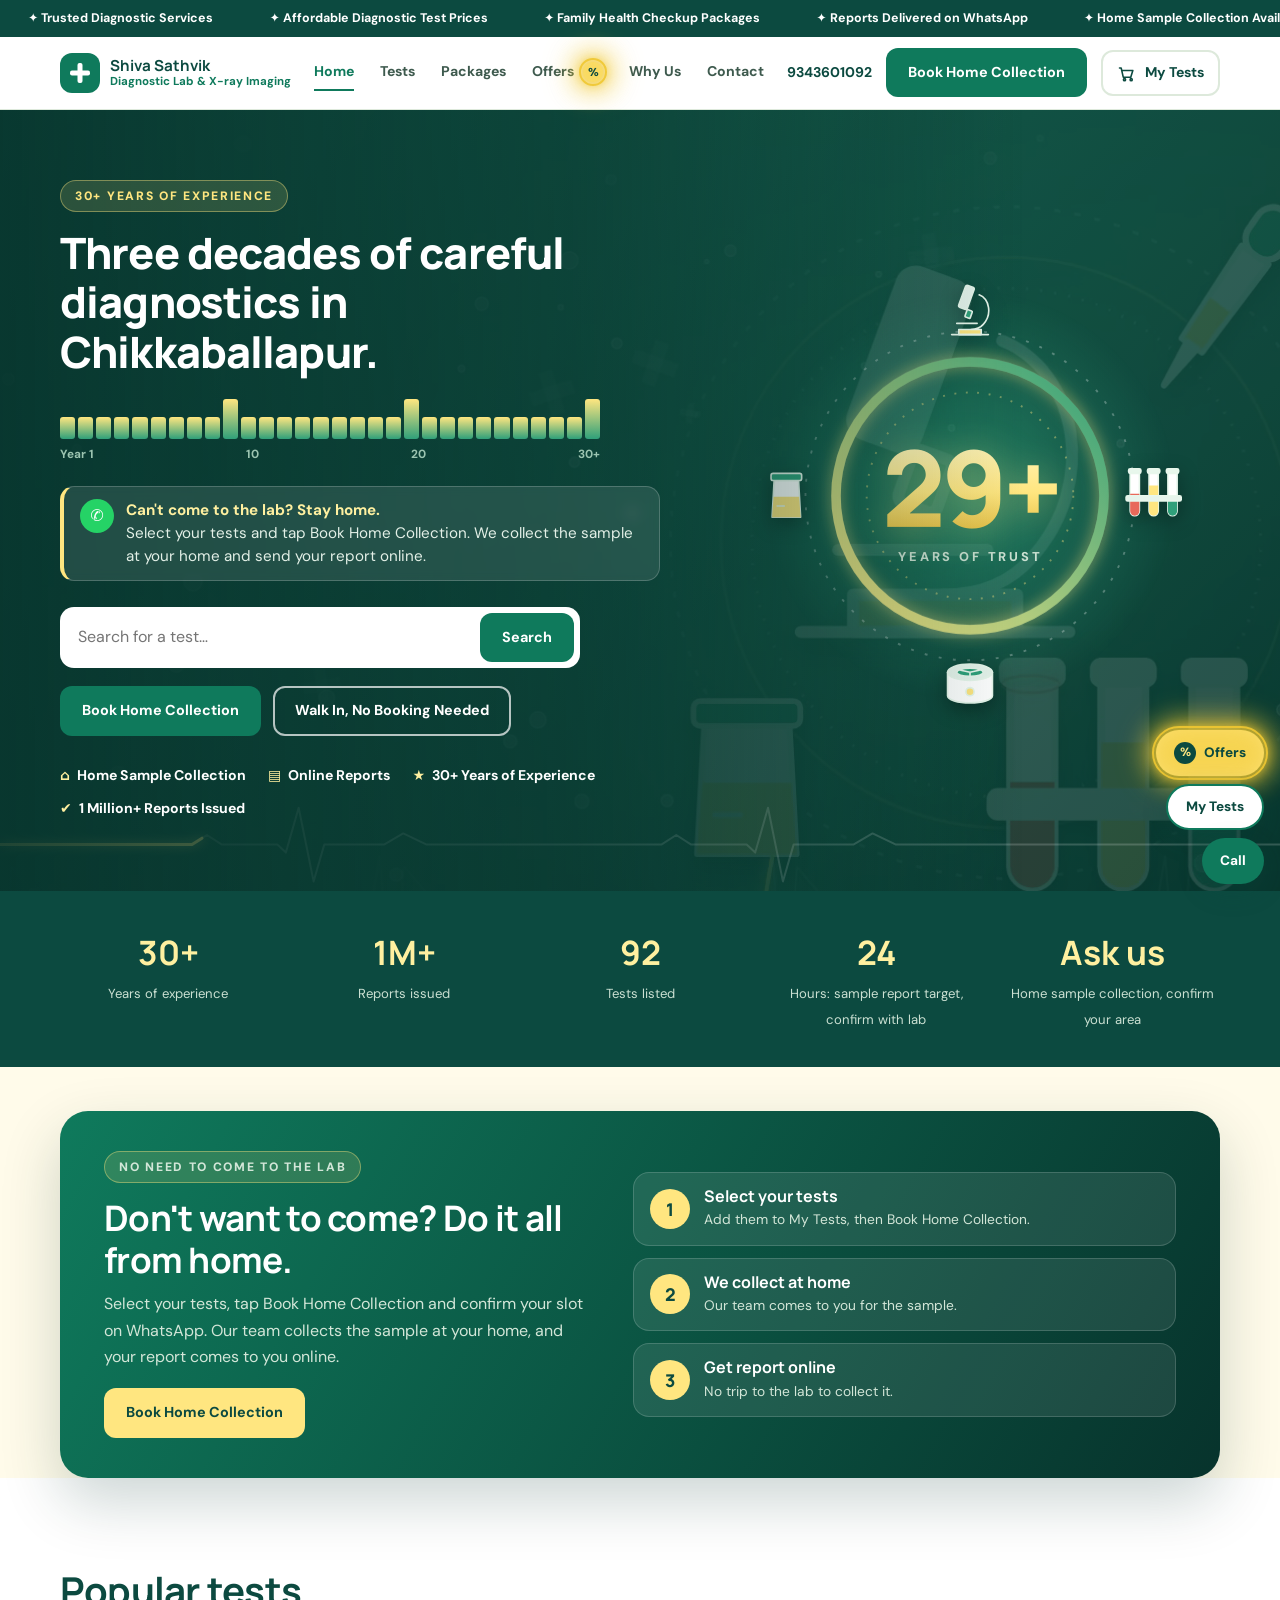
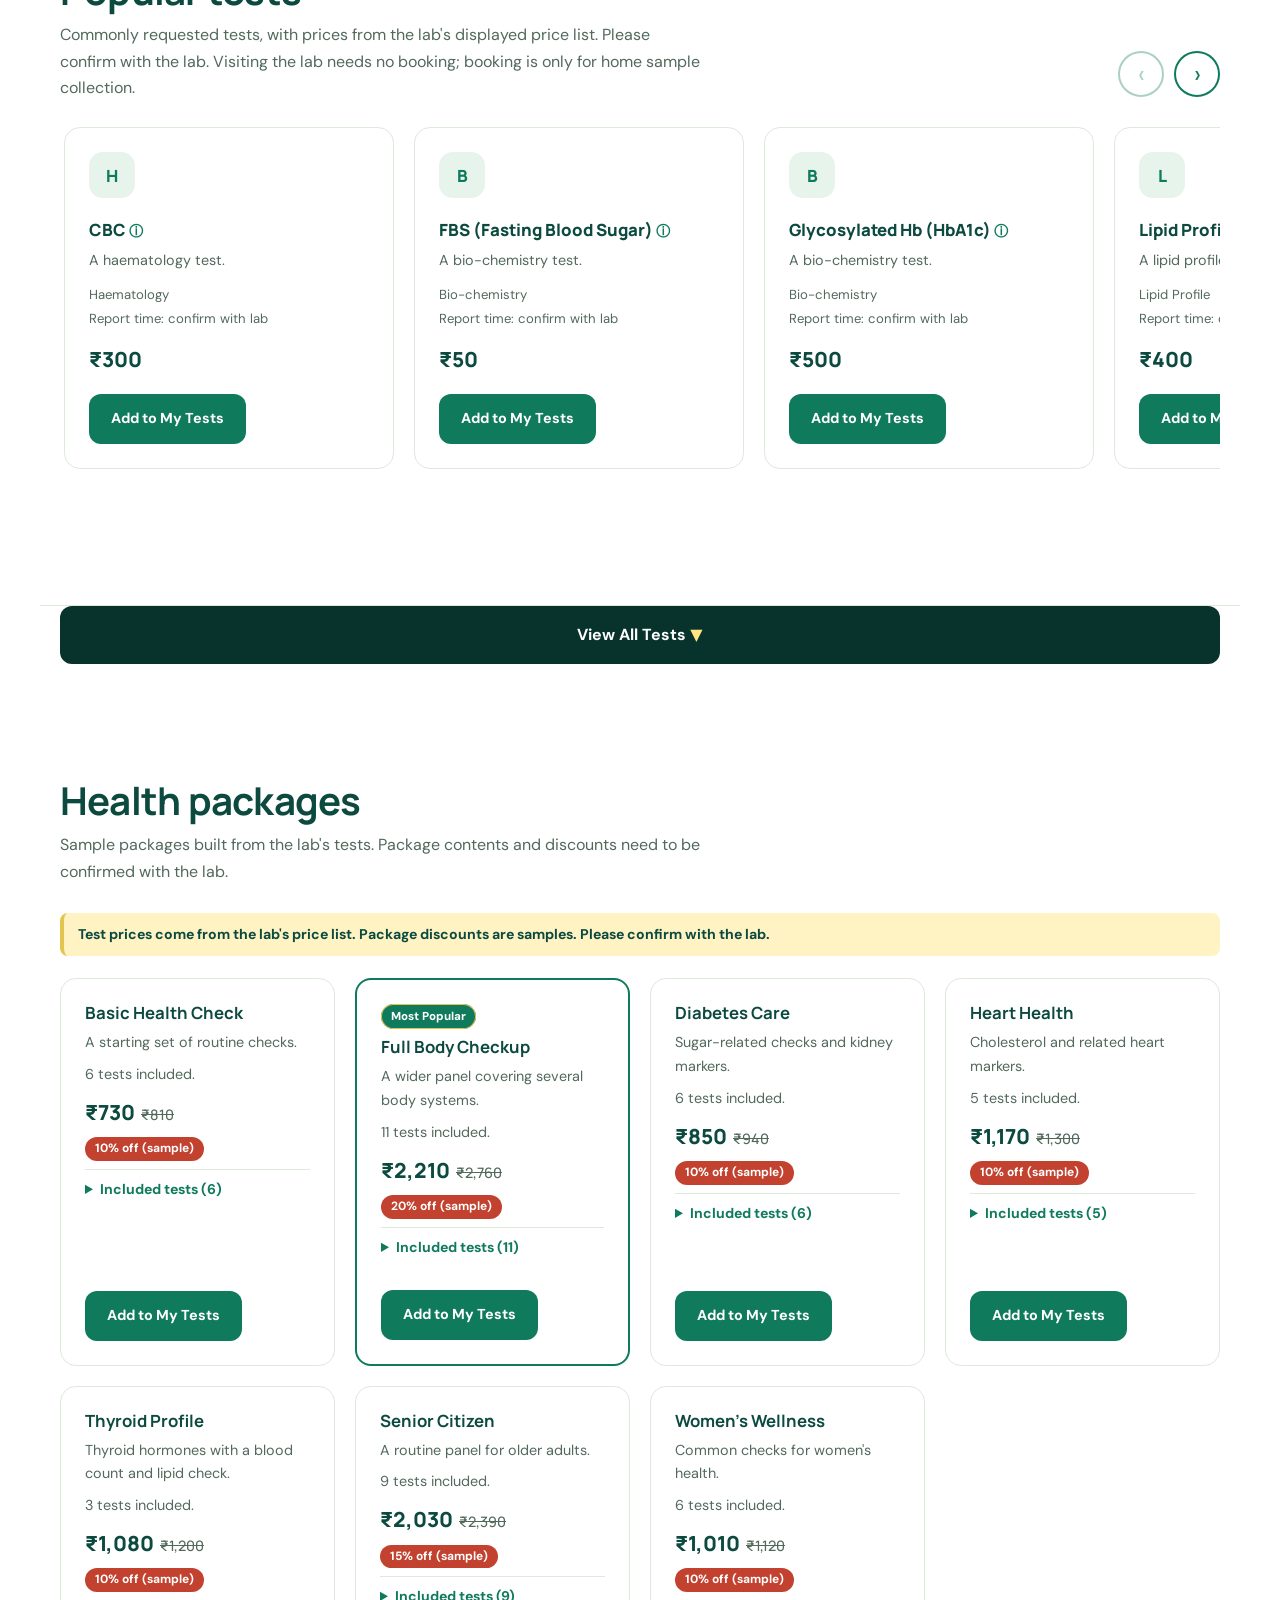
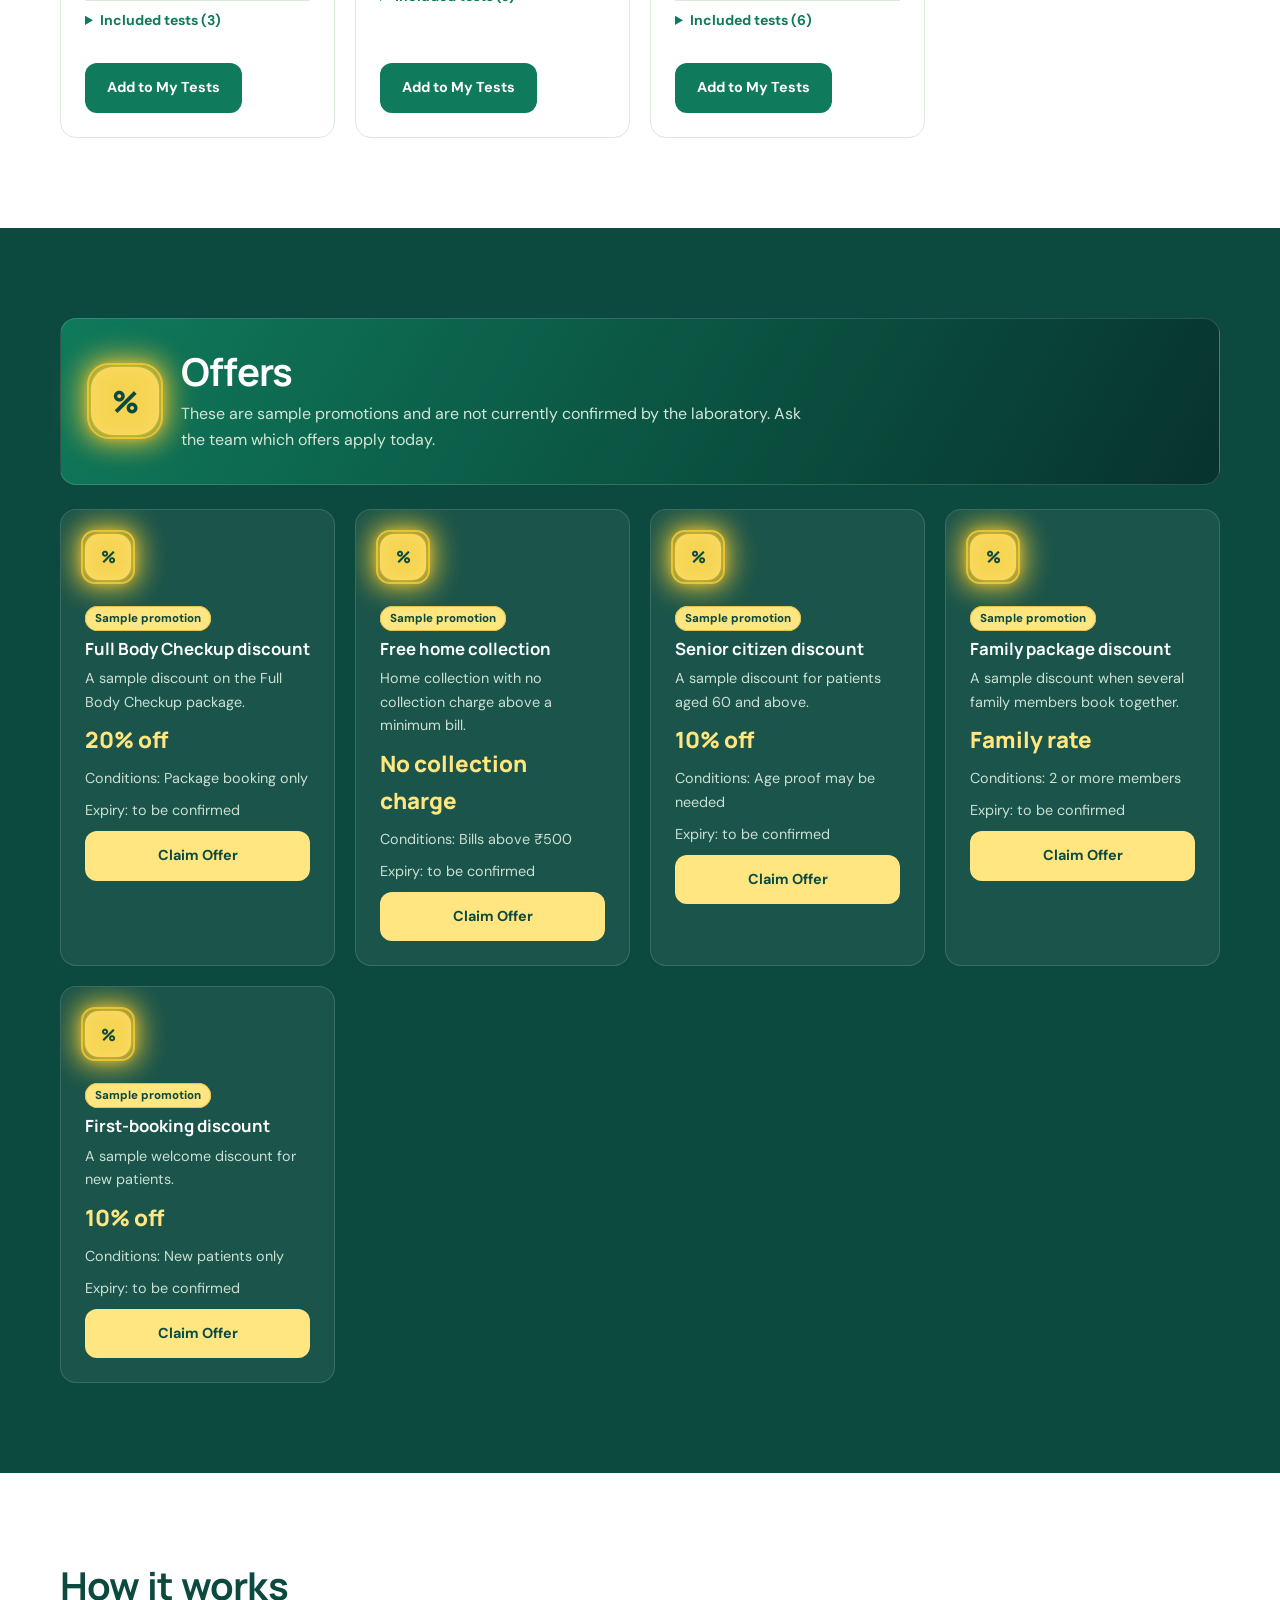
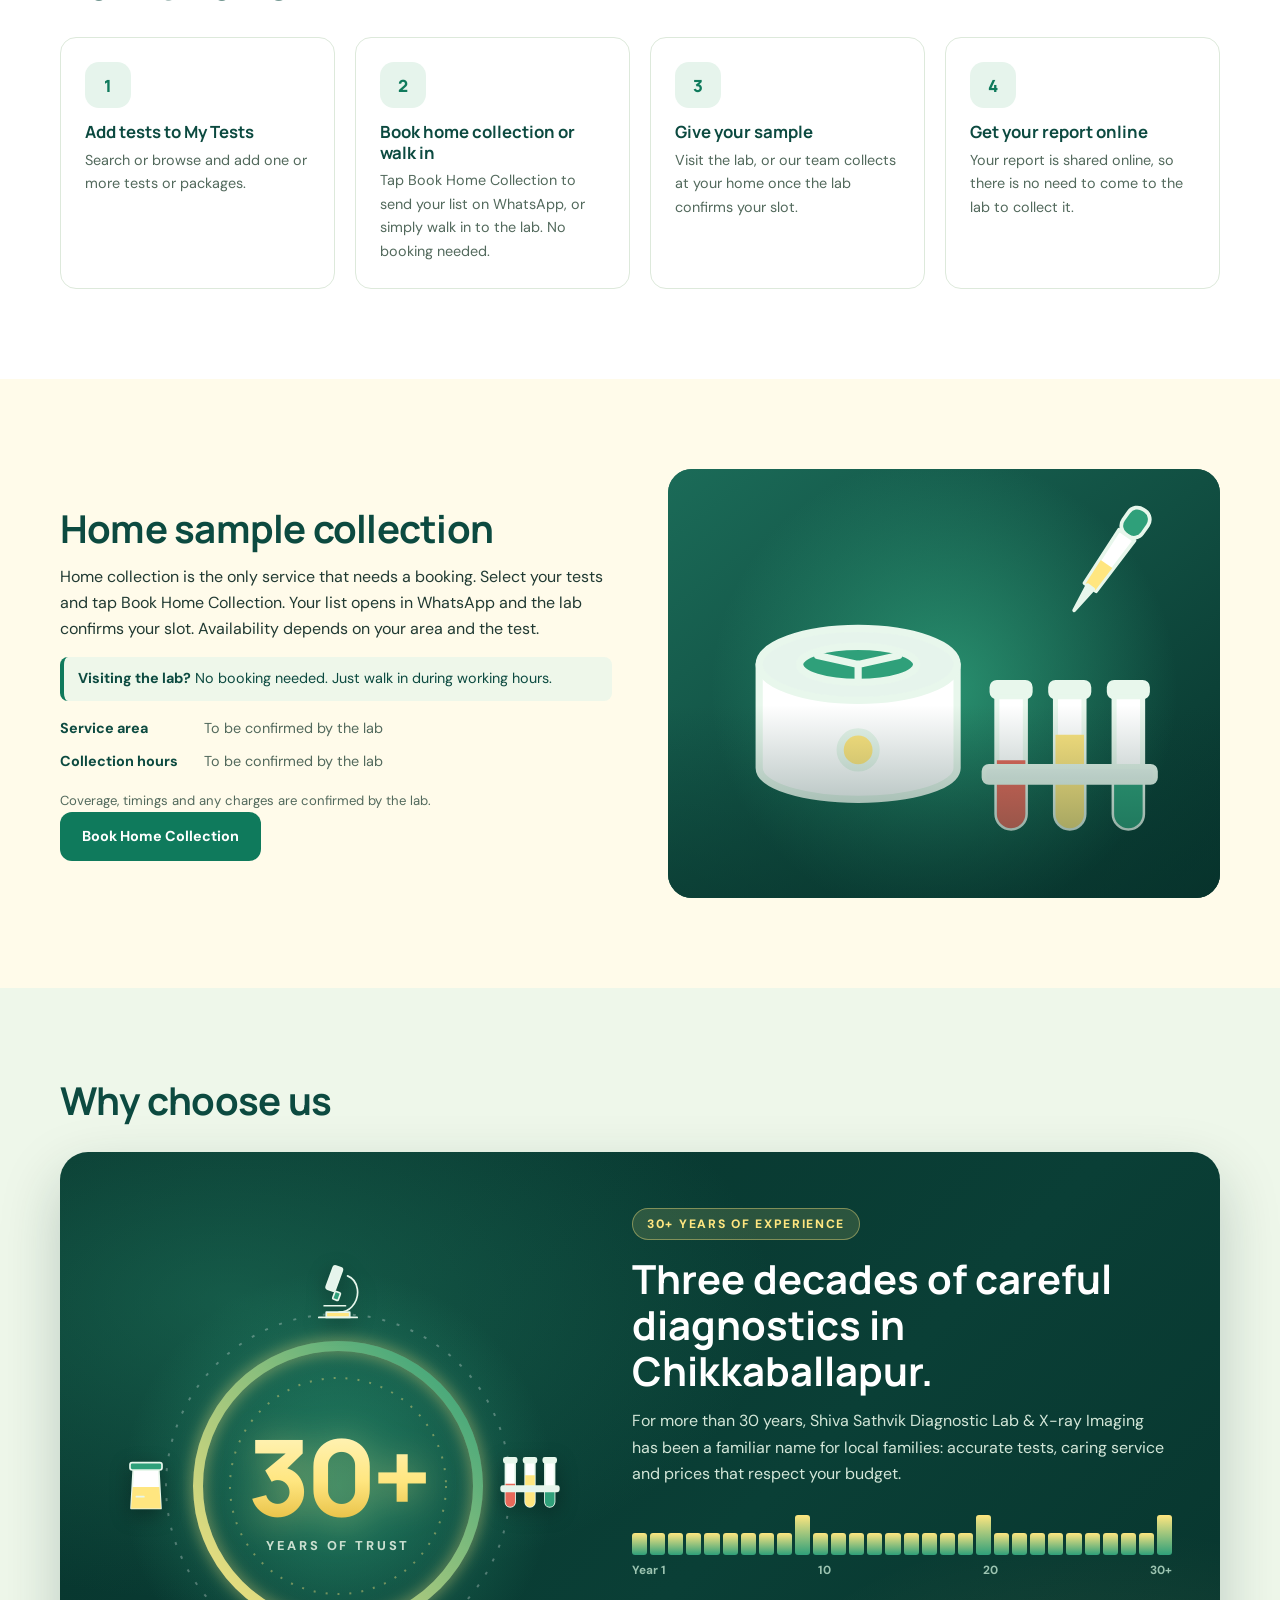
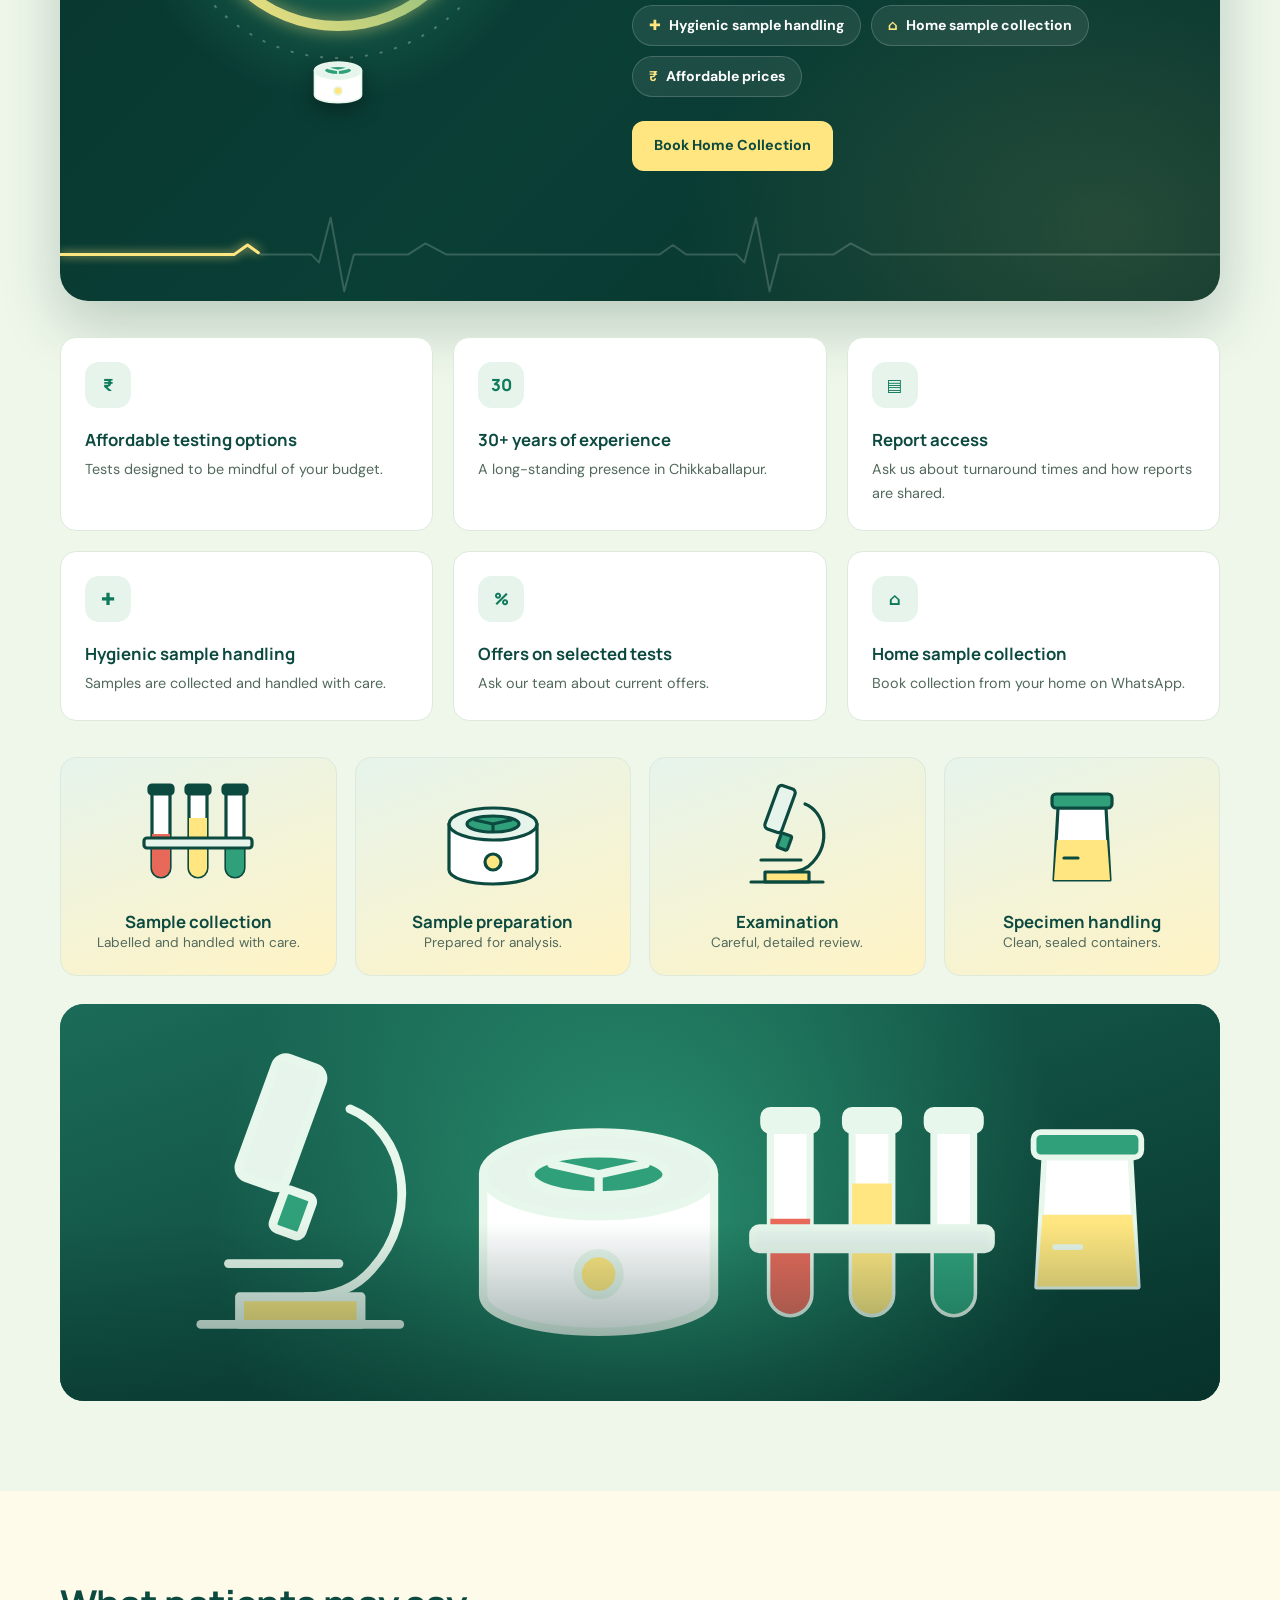
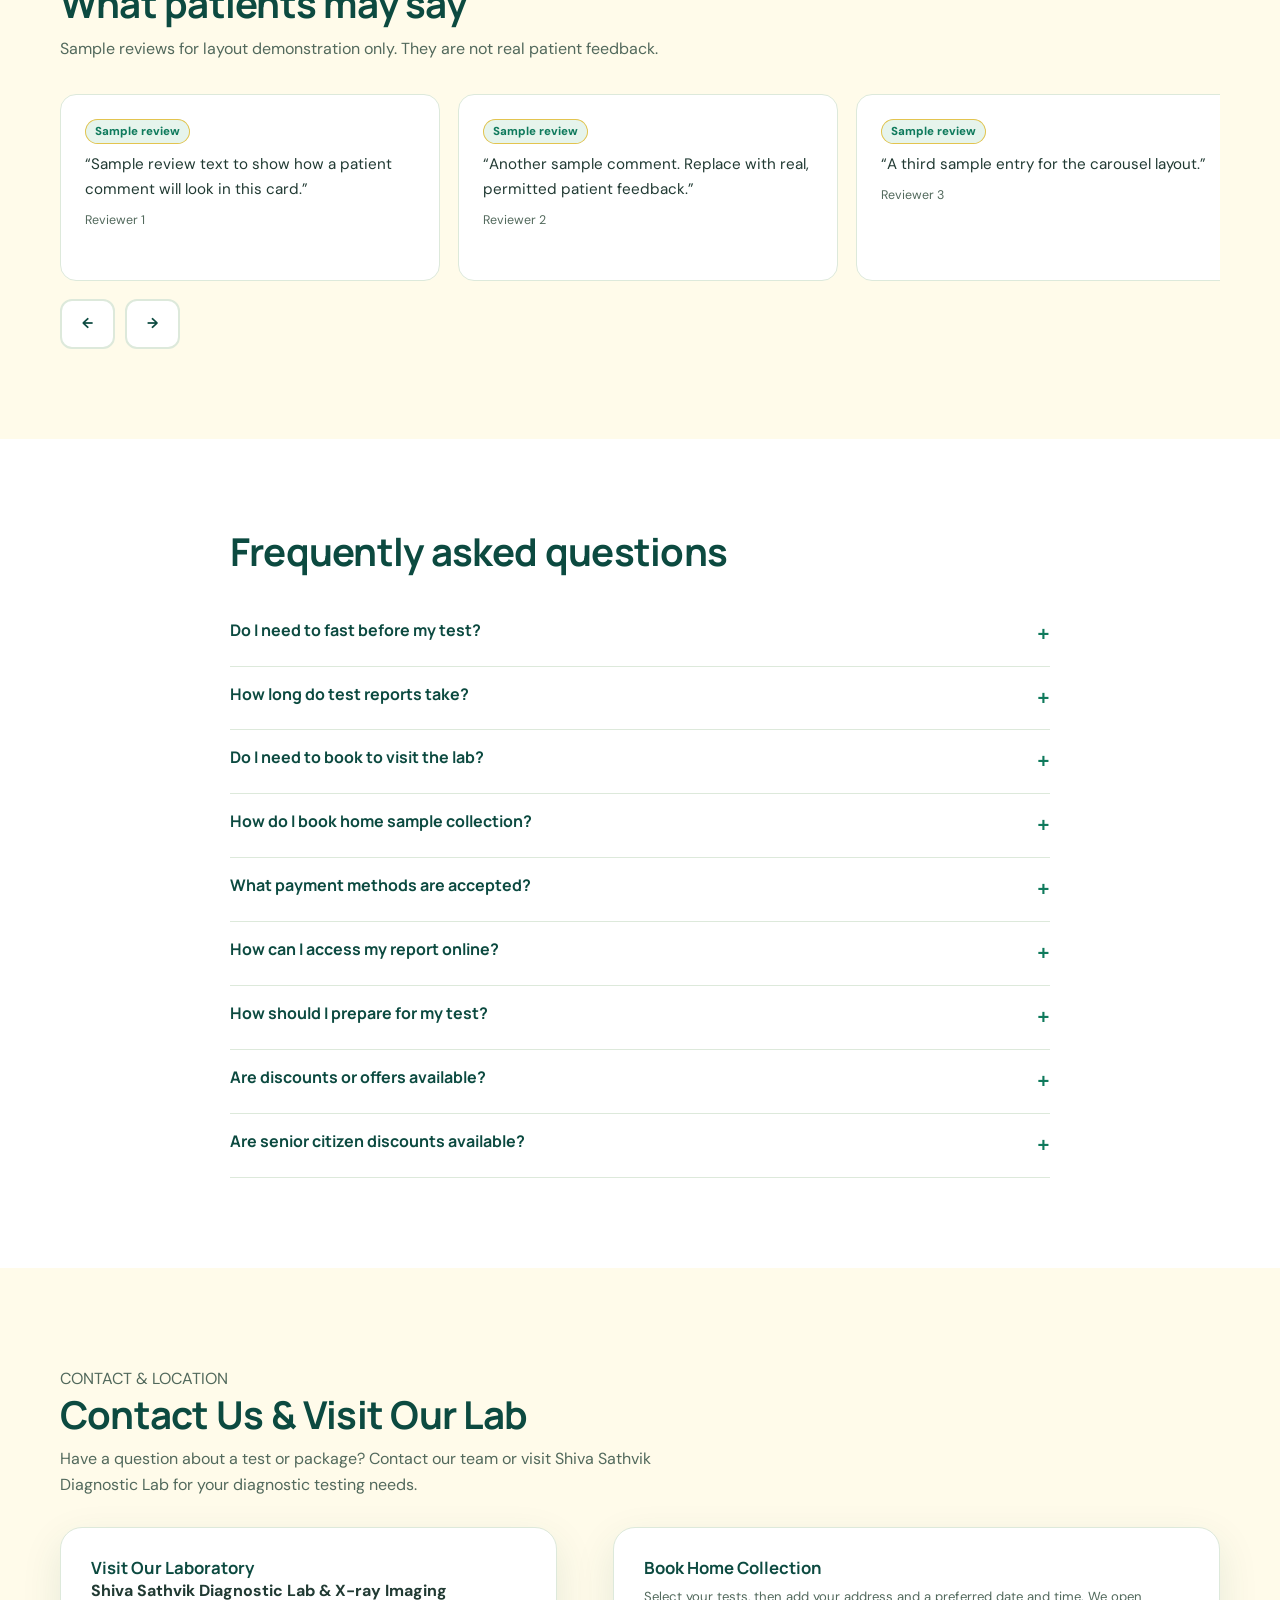
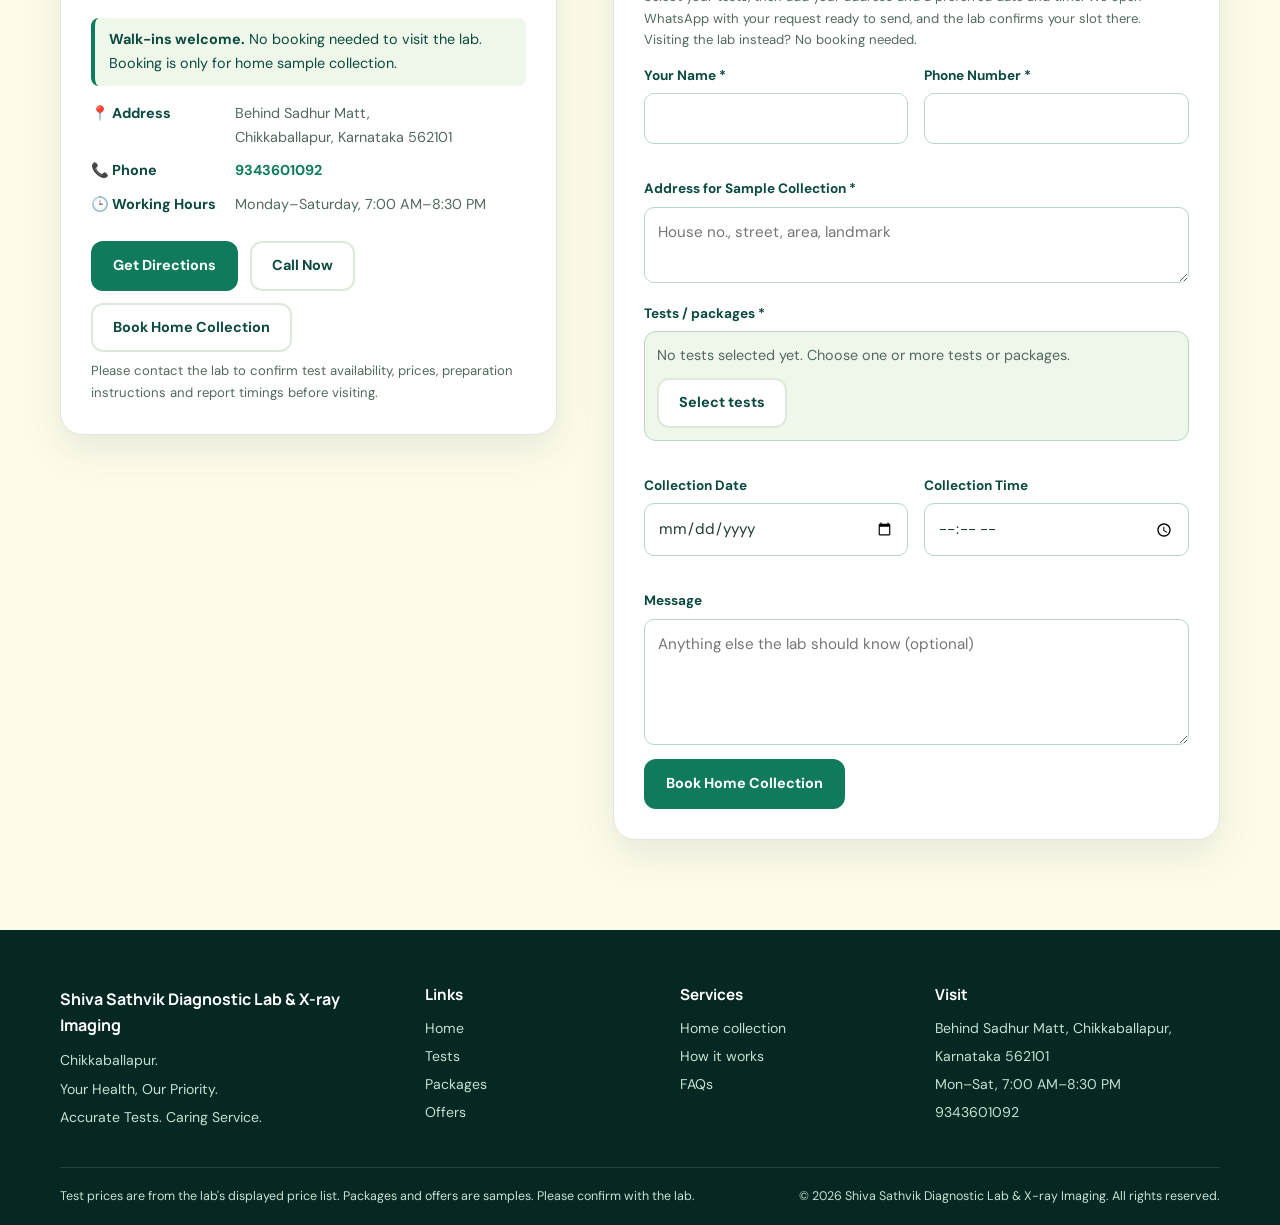
==== commit 7e1e959c: "Update index.html" ====
--- a/index.html
+++ b/index.html
@@ -4,7 +4,7 @@
 <meta charset="UTF-8">
 <meta name="viewport" content="width=device-width, initial-scale=1, viewport-fit=cover">
 <meta name="theme-color" content="#0C4A40">
-<meta name="google-site-verification" content="-YXAJVif5ddZC90LSLB95Qt8AsrGE2zU4zXzHdemEms" />
+<meta name="google-site-verification" content="JoEdrBB9w1z7-yws6AcGx7Bz16xm41CoiLrpa2V63ng" />
 <title>Shiva Sathvik Diagnostic Lab &amp; X-ray Imaging, Chikkaballapur | Blood Tests, X-ray &amp; Home Collection</title>
 <meta name="description" content="Shiva Sathvik Diagnostic Lab &amp; X-ray Imaging, behind Sadhur Matt, Chikkaballapur 562101. Blood tests, health packages, home sample collection on WhatsApp. Open Mon-Sat 7 AM-8:30 PM. Call 9343601092.">
 <meta name="robots" content="index, follow, max-image-preview:large">
@@ -560,4 +560,4 @@
 <div class="toast" id="toast" role="status" aria-live="polite"></div>
 <script src="script.js"></script>
 </body>
-</html>+</html>
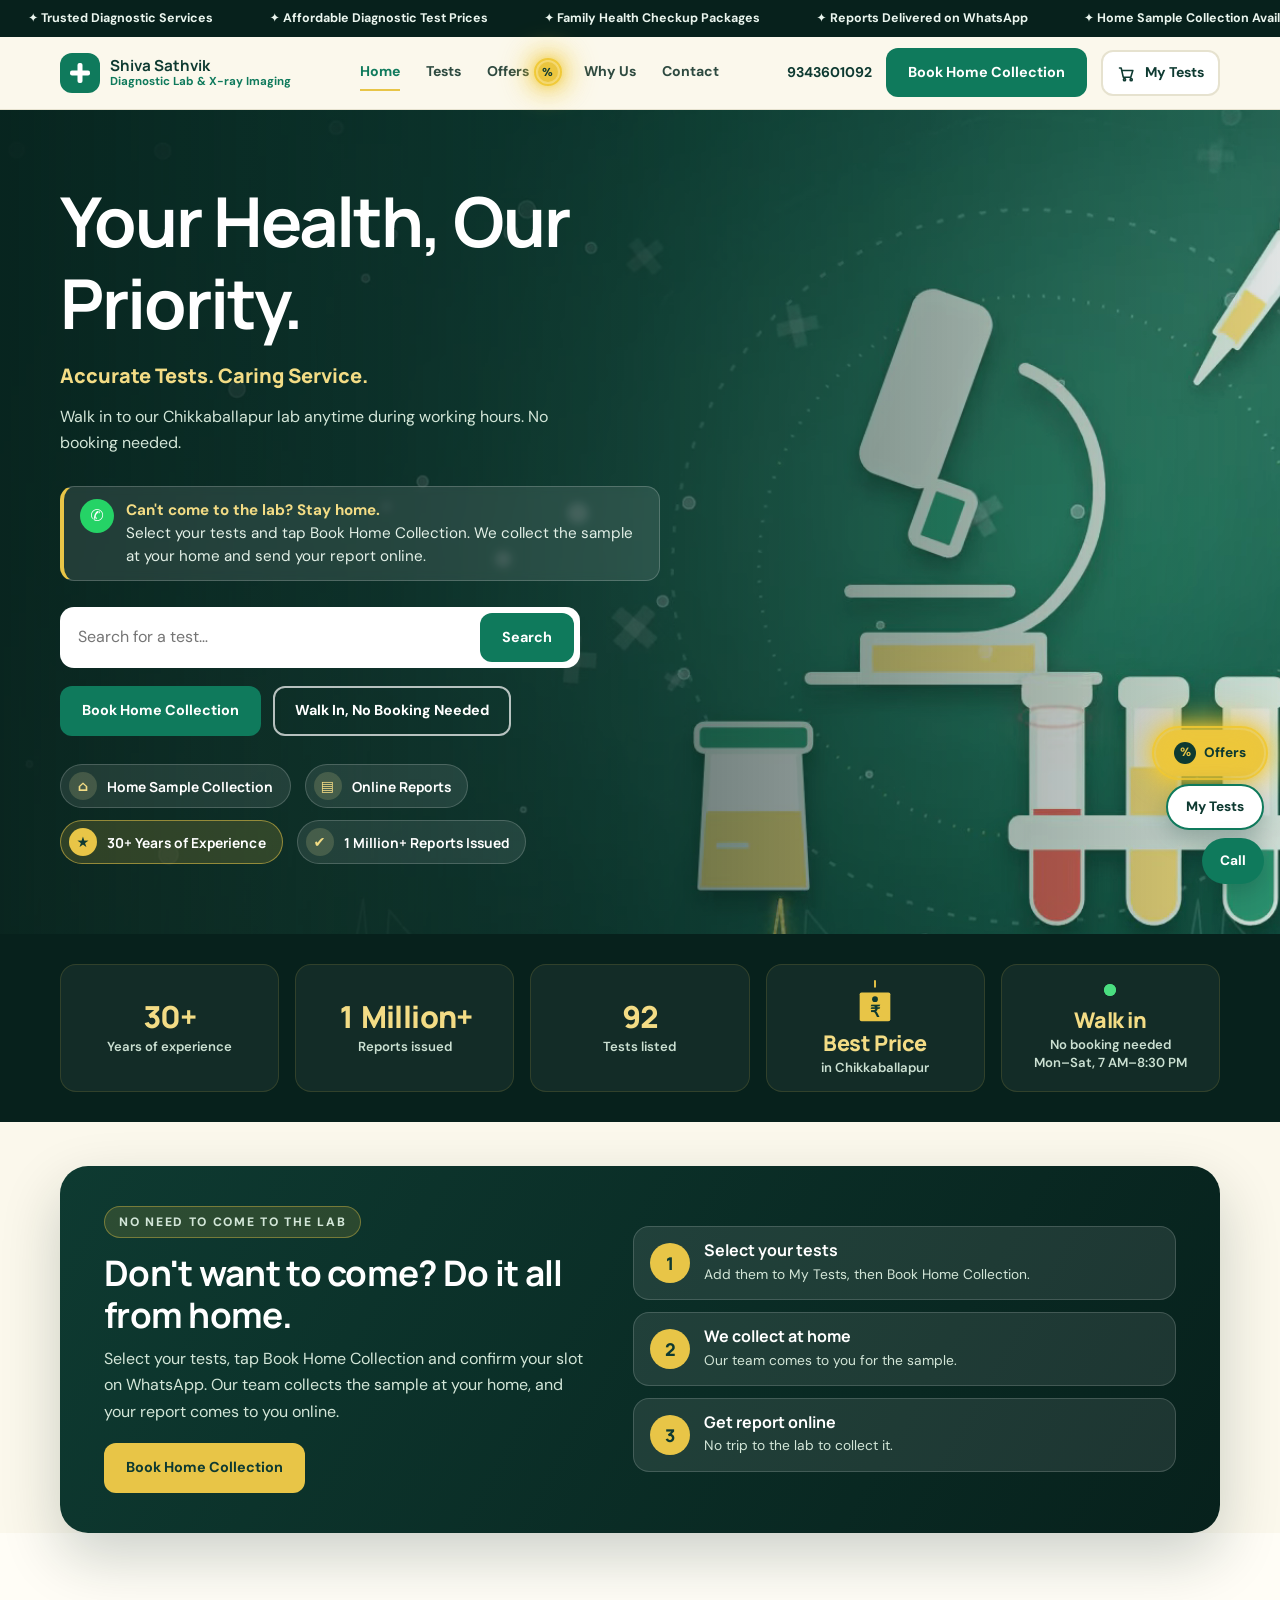
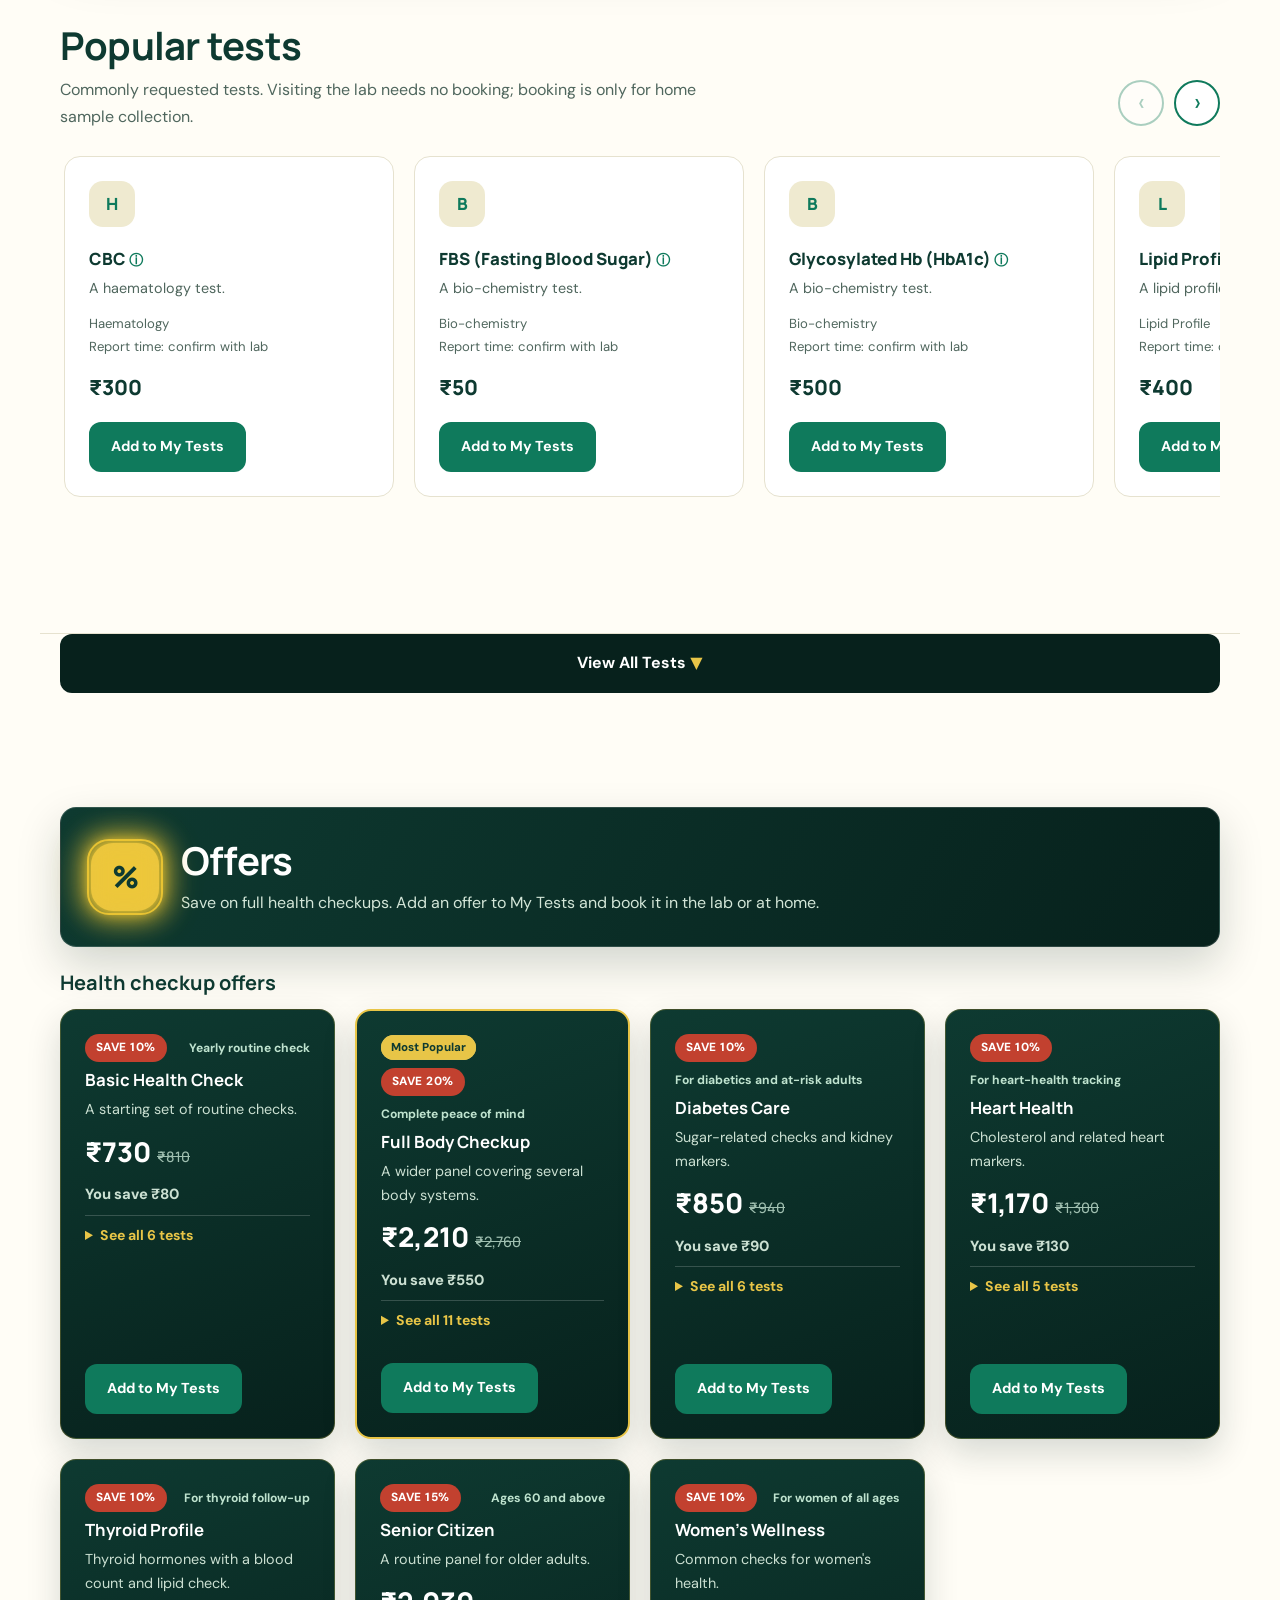
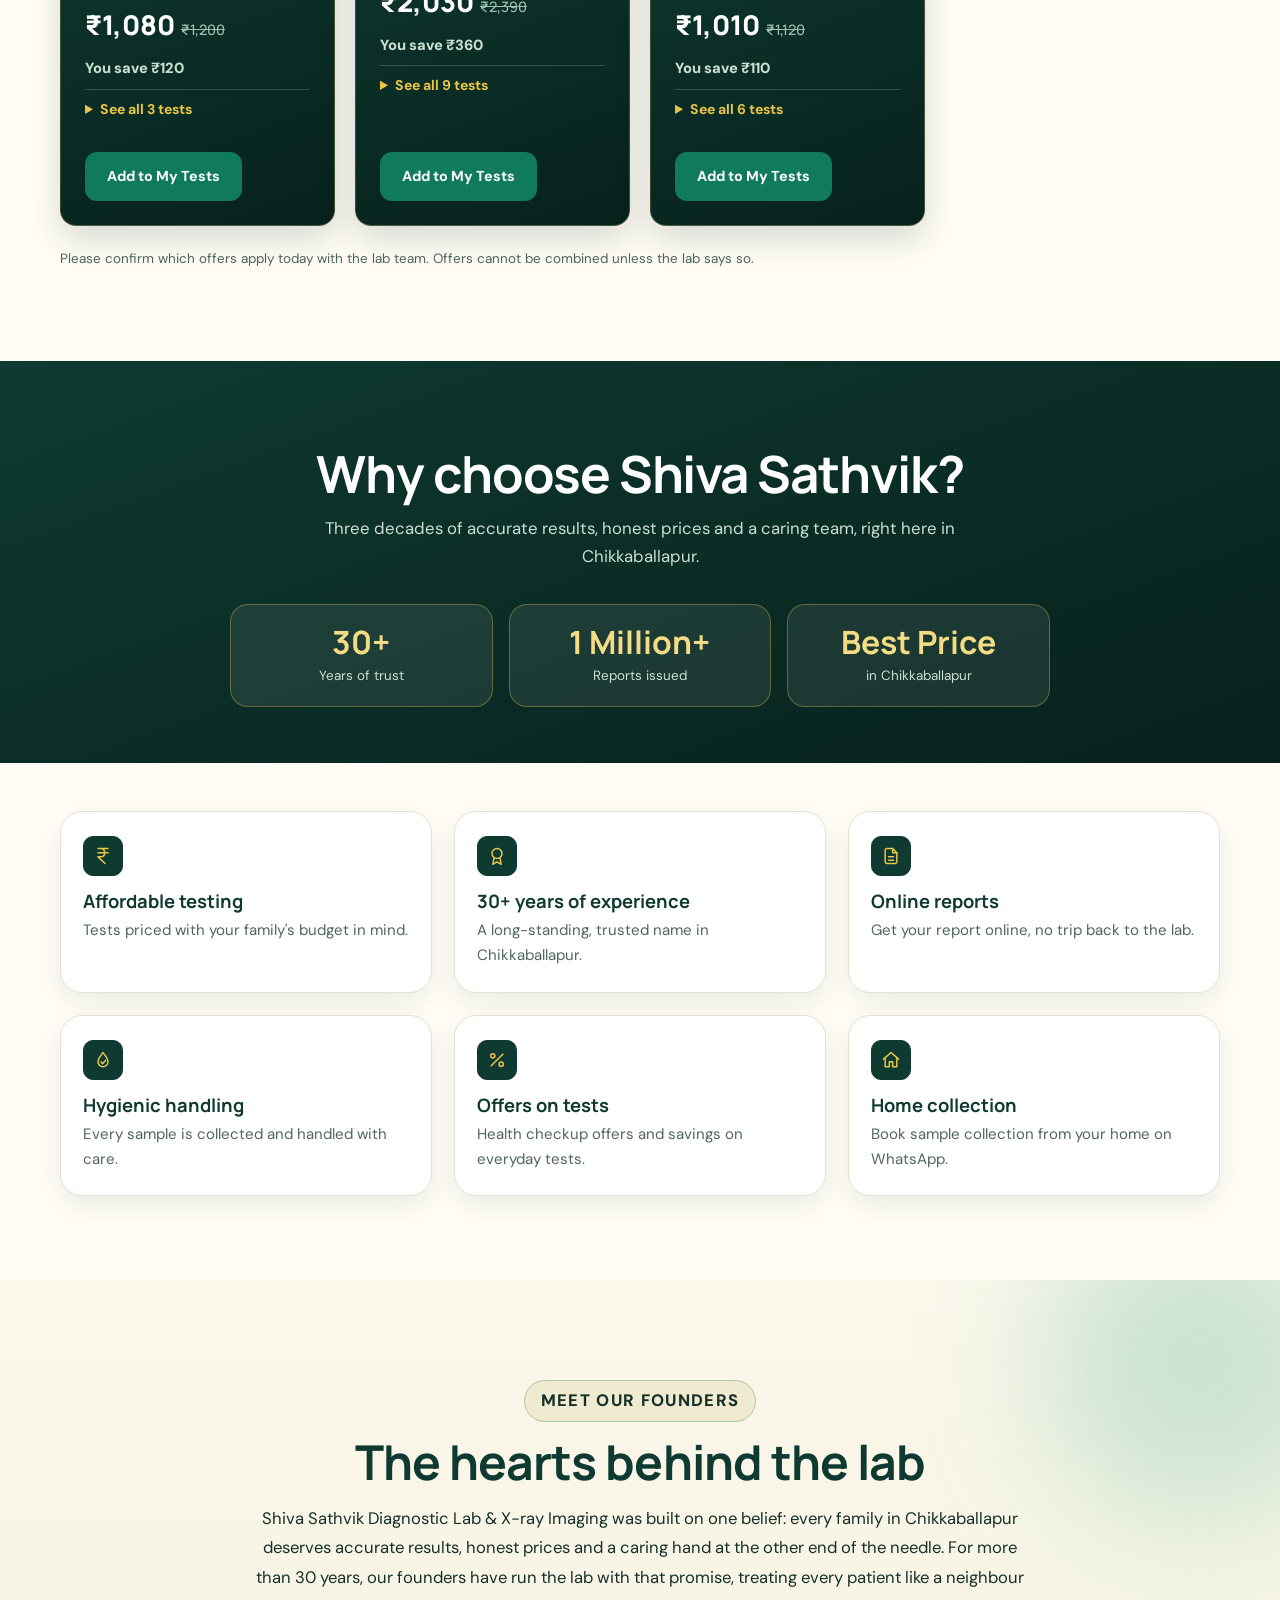
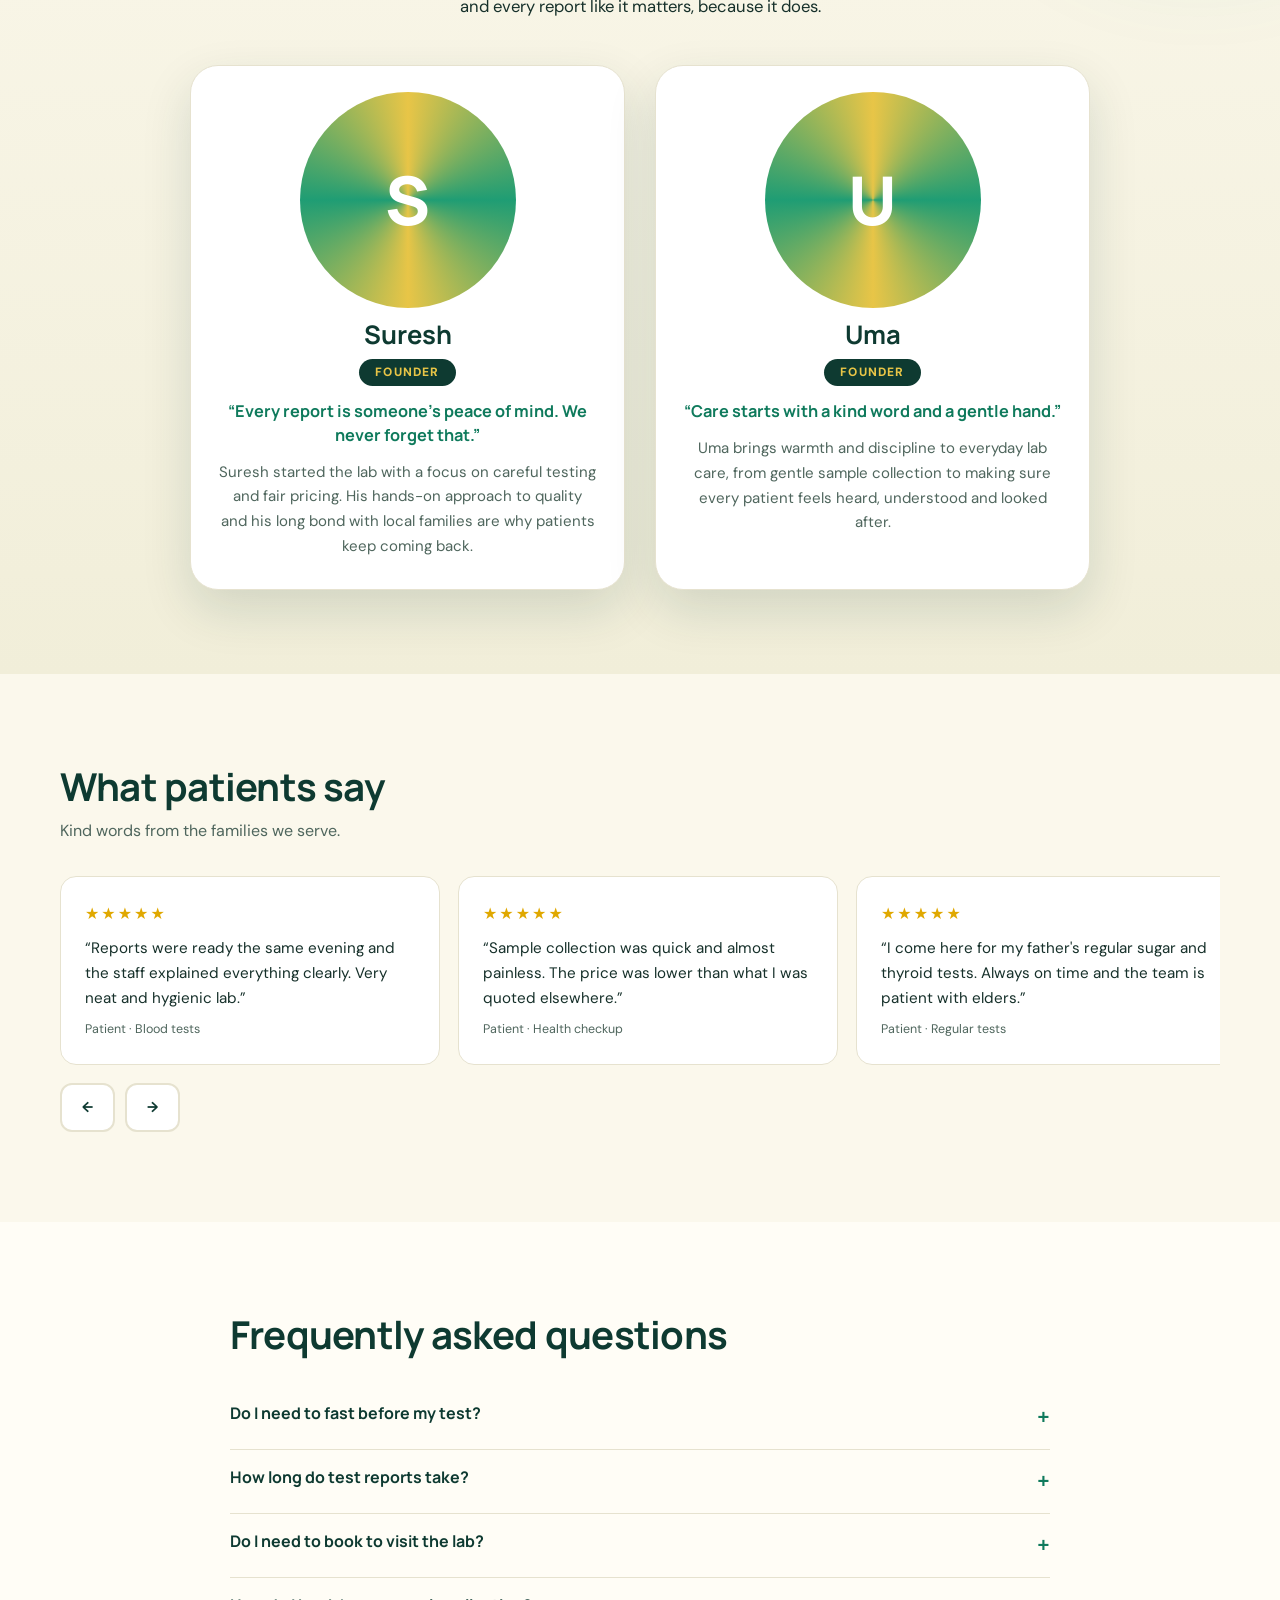
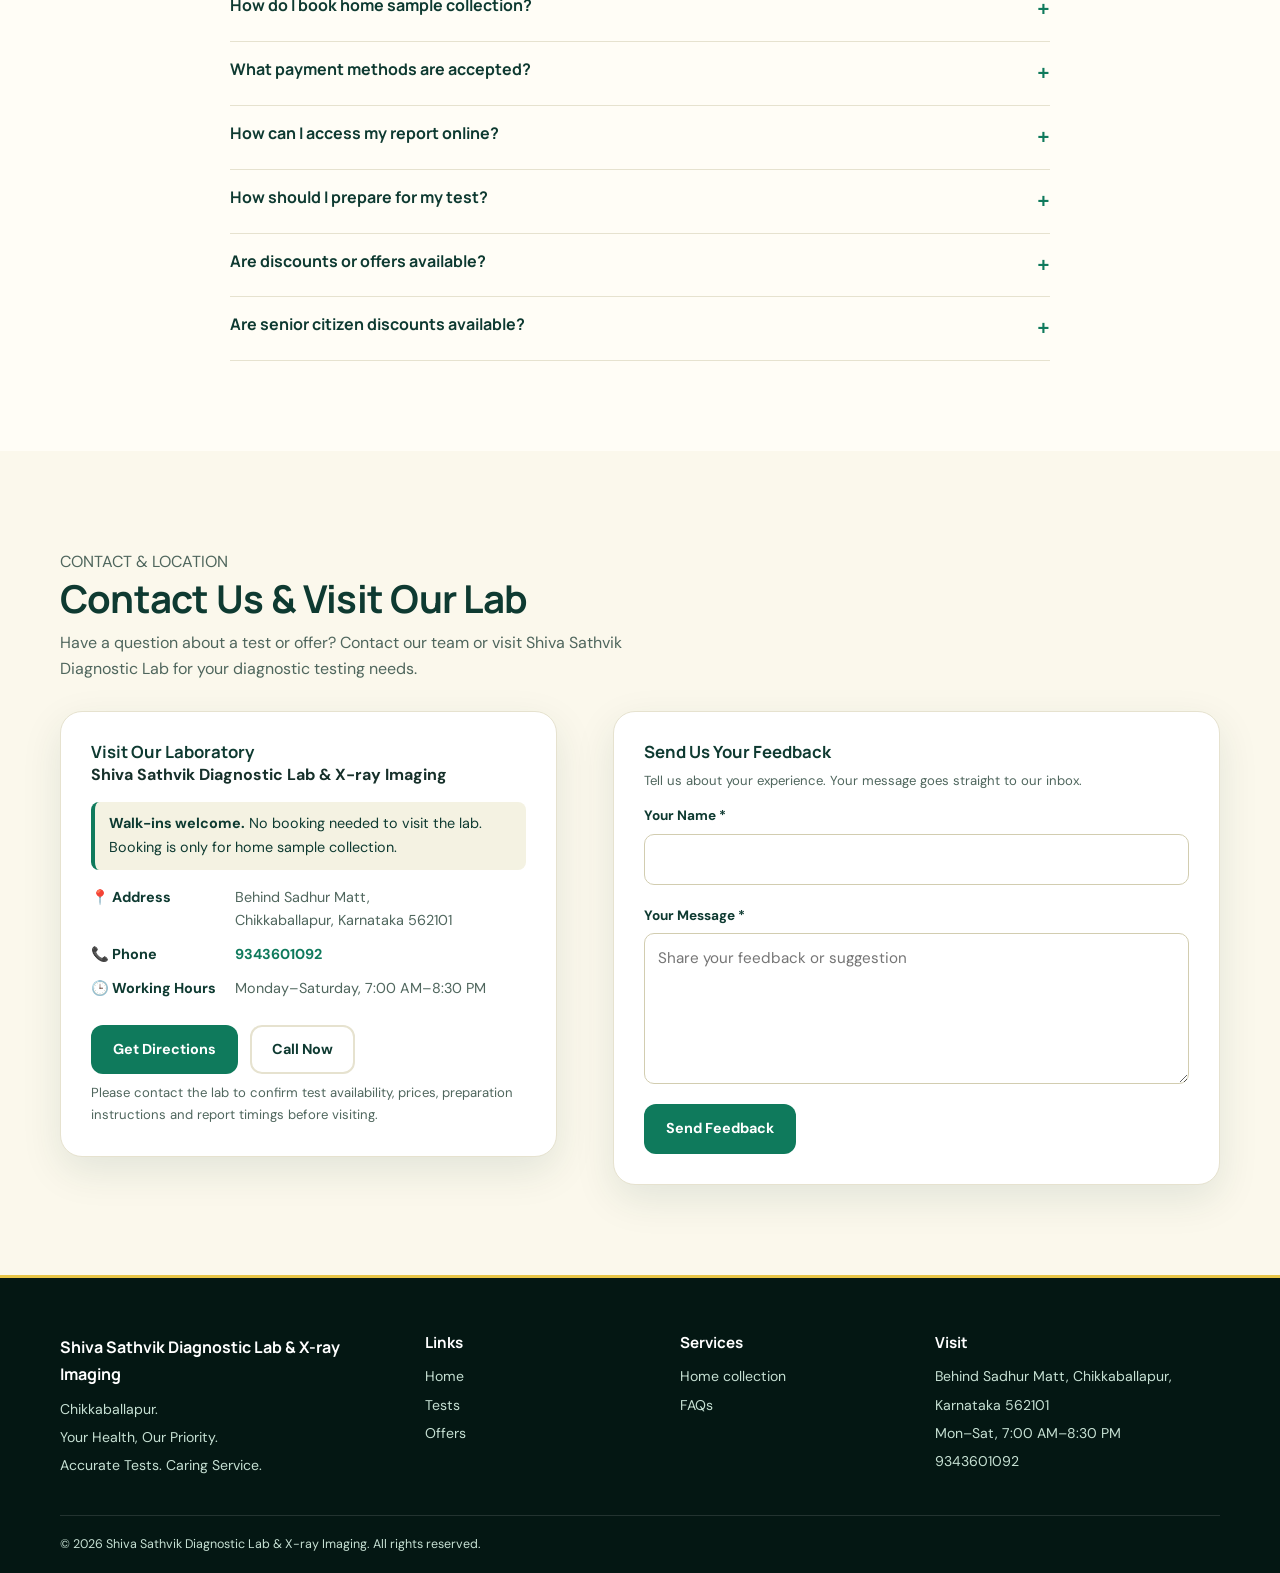
==== commit 5aaa026c: "Add files via upload" ====
--- a/index.html
+++ b/index.html
@@ -1,563 +1,426 @@
-<!DOCTYPE html>
-<html lang="en">
-<head>
-<meta charset="UTF-8">
-<meta name="viewport" content="width=device-width, initial-scale=1, viewport-fit=cover">
-<meta name="theme-color" content="#0C4A40">
-<meta name="google-site-verification" content="JoEdrBB9w1z7-yws6AcGx7Bz16xm41CoiLrpa2V63ng" />
-<title>Shiva Sathvik Diagnostic Lab &amp; X-ray Imaging, Chikkaballapur | Blood Tests, X-ray &amp; Home Collection</title>
-<meta name="description" content="Shiva Sathvik Diagnostic Lab &amp; X-ray Imaging, behind Sadhur Matt, Chikkaballapur 562101. Blood tests, health packages, home sample collection on WhatsApp. Open Mon-Sat 7 AM-8:30 PM. Call 9343601092.">
-<meta name="robots" content="index, follow, max-image-preview:large">
-<link rel="canonical" href="https://shivasathviklab.github.io/shivasathvik-lab/">
-<meta property="og:url" content="https://shivasathviklab.github.io/shivasathvik-lab/">
-<meta property="og:site_name" content="Shiva Sathvik Diagnostic Lab &amp; X-ray Imaging">
-<meta property="og:locale" content="en_IN">
-<meta property="og:type" content="website">
-<meta property="og:title" content="Shiva Sathvik Diagnostic Lab &amp; X-ray Imaging, Chikkaballapur">
-<meta property="og:description" content="Accurate tests, caring service. Tests, packages and home sample collection on WhatsApp.">
-<meta property="og:image" content="https://shivasathviklab.github.io/shivasathvik-lab/images/og-image.jpg">
-<link rel="preconnect" href="https://fonts.googleapis.com">
-<link rel="preconnect" href="https://fonts.gstatic.com" crossorigin>
-<link href="https://fonts.googleapis.com/css2?family=DM+Sans:wght@400;500;700&family=Manrope:wght@500;700;800&display=swap" rel="stylesheet">
-<link rel="stylesheet" href="style.css">
-<!-- Only verified details are included. Add telephone, street address and geo once confirmed. -->
-<script type="application/ld+json">
-{"@context":"https://schema.org","@type":["DiagnosticLab","MedicalBusiness"],"name":"Shiva Sathvik Diagnostic Lab & X-ray Imaging","alternateName":["Shiva Sathvik Diagnostic Lab","Shiva Sathvik Lab","Shiva Sathvika Lab","Shiva Satvika Lab","Shiva Sathvik Diagnostic Center"],"url":"https://shivasathviklab.github.io/shivasathvik-lab/","telephone":"+919343601092","description":"Diagnostic laboratory in Chikkaballapur offering blood tests, health packages, X-ray imaging and home sample collection.","address":{"@type":"PostalAddress","streetAddress":"Behind Sadhur Matt","addressLocality":"Chikkaballapur","addressRegion":"Karnataka","postalCode":"562101","addressCountry":"IN"},"geo":{"@type":"GeoCoordinates","latitude":13.4331349,"longitude":77.7250213},"hasMap":"https://www.google.com/maps/place/Shiva+Sathvik+Diagnostic+Lab+%26+X-ray+Imaging/@13.4331349,77.7250213,847m/data=!3m2!1e3!4b1!4m6!3m5!1s0x3bb1ef47480c3b37:0x234728a1f9e0343c!8m2!3d13.4331349!4d77.7250213","openingHoursSpecification":[{"@type":"OpeningHoursSpecification","dayOfWeek":["Monday","Tuesday","Wednesday","Thursday","Friday","Saturday"],"opens":"07:00","closes":"20:30"}]}
-</script>
-</head>
-<body>
-<svg width="0" height="0" style="position:absolute" aria-hidden="true" focusable="false"><defs>
-<symbol id="i-microscope" viewBox="0 0 120 120"><g fill="none" stroke="var(--navy)" stroke-width="3.2" stroke-linecap="round" stroke-linejoin="round"><path d="M78 26c20 8 26 38 8 58-6 7-14 10-24 10"/><rect x="44" y="8" width="18" height="46" rx="4" transform="rotate(20 53 31)" fill="#E6F4EC"/><rect x="52" y="56" width="11" height="15" rx="2" transform="rotate(20 57 63)" fill="var(--teal)"/><path d="M34 82h40"/><path d="M38 94h44v10H38z" fill="var(--gold)"/><path d="M24 104h72"/></g></symbol>
-<symbol id="i-tubes" viewBox="0 0 120 120"><g fill="none" stroke="var(--navy)" stroke-width="3.2" stroke-linecap="round" stroke-linejoin="round"><path d="M14 14v76a9 9 0 0 0 18 0V14z" fill="#fff"/><path d="M14 56v34a9 9 0 0 0 18 0V56z" fill="#E8695A" stroke="none"/><path d="M51 14v76a9 9 0 0 0 18 0V14z" fill="#fff"/><path d="M51 40v50a9 9 0 0 0 18 0V40z" fill="var(--gold)" stroke="none"/><path d="M88 14v76a9 9 0 0 0 18 0V14z" fill="#fff"/><path d="M88 66v24a9 9 0 0 0 18 0V66z" fill="var(--teal)" stroke="none"/><rect x="11" y="7" width="24" height="9" rx="3" fill="var(--navy)"/><rect x="48" y="7" width="24" height="9" rx="3" fill="var(--navy)"/><rect x="85" y="7" width="24" height="9" rx="3" fill="var(--navy)"/><rect x="6" y="60" width="108" height="10" rx="3" fill="#E6F4EC"/></g></symbol>
-<symbol id="i-centrifuge" viewBox="0 0 120 120"><g fill="none" stroke="var(--navy)" stroke-width="3.2" stroke-linecap="round" stroke-linejoin="round"><path d="M16 46v46c0 8 20 14 44 14s44-6 44-14V46z" fill="#fff"/><ellipse cx="60" cy="46" rx="44" ry="16" fill="#E6F4EC"/><ellipse cx="60" cy="46" rx="26" ry="8" fill="var(--teal)"/><path d="M60 46l-18-4M60 46l18-4M60 46v7"/><circle cx="60" cy="84" r="8" fill="var(--gold)"/></g></symbol>
-<symbol id="i-pipette" viewBox="0 0 120 120"><g fill="none" stroke="var(--navy)" stroke-width="3.2" stroke-linecap="round" stroke-linejoin="round" transform="rotate(35 60 60)"><rect x="50" y="4" width="20" height="26" rx="9" fill="var(--teal)"/><path d="M52 30h16l-2 54H54z" fill="#fff"/><path d="M54 60h12l-1 24H55z" fill="var(--gold)" stroke="none"/><path d="M57 84h6l-3 24z" fill="var(--navy)"/></g></symbol>
-<symbol id="i-cup" viewBox="0 0 120 120"><g fill="none" stroke="var(--navy)" stroke-width="3.2" stroke-linecap="round" stroke-linejoin="round"><path d="M36 30l-4 72h56l-4-72z" fill="#fff"/><path d="M35 62l-3 40h56l-3-40z" fill="var(--gold)" stroke="none"/><rect x="30" y="16" width="60" height="14" rx="4" fill="var(--teal)"/><path d="M42 80h14"/></g></symbol>
-</defs></svg>
-<a class="skip" href="#main">Skip to main content</a>
-<div id="progress" aria-hidden="true"></div>
-
-<div class="marquee" aria-label="Lab highlights"><div class="marquee-track" id="marquee"></div></div>
-
-<header class="site-header">
-  <div class="wrap bar">
-    <a href="#home" class="brand" aria-label="Shiva Sathvik Diagnostic Lab &amp; X-ray Imaging, home">
-      <span class="cross" aria-hidden="true"></span>
-      <span class="brand-t"><strong>Shiva Sathvik</strong><small>Diagnostic Lab &amp; X-ray Imaging</small></span>
-    </a>
-    <div class="scrim" id="scrim" hidden></div>
-    <nav id="mainNav" class="nav" aria-label="Main">
-      <a href="#home">Home</a><a href="#tests">Tests</a><a href="#packages">Packages</a><a href="#offers" class="nav-offers">Offers <span class="glow mini" aria-hidden="true">%</span></a><a href="#why">Why Us</a><a href="#contact">Contact</a>
-    </nav>
-    <div class="bar-actions">
-      <a class="phone-link" data-phone href="#contact">Call</a>
-      <a class="btn btn-p" href="#contact" data-action="book">Book Home Collection</a>
-      <button class="cart-btn" id="cartBtn" type="button" aria-label="Open My Tests"><svg viewBox="0 0 24 24" aria-hidden="true"><path d="M3 6h2l2.5 11h9L19 9H6"/><circle cx="9" cy="20" r="1.3"/><circle cx="17" cy="20" r="1.3"/></svg><span>My Tests</span><em class="cart-n" hidden>0</em></button>
-      <button class="menu-btn" id="menuBtn" aria-expanded="false" aria-controls="mainNav" aria-label="Open menu"><span></span><span></span><span></span></button>
-    </div>
-  </div>
-</header>
-
-<main id="main">
-<!-- 2. HERO -->
-<section class="hero" id="home">
-  <figure class="photo hero-photo"><svg id="heroArt" class="art hero-art" viewBox="0 0 1600 900" preserveAspectRatio="xMidYMid slice" aria-hidden="true" focusable="false"><defs><linearGradient id="gh" x1="0" y1="0" x2="1" y2="1"><stop offset="0" stop-color="#1B6B58"/><stop offset="1" stop-color="#07332C"/></linearGradient><radialGradient id="rh"><stop offset="0" stop-color="#2FA07A" stop-opacity=".8"/><stop offset="1" stop-color="#2FA07A" stop-opacity="0"/></radialGradient></defs><rect width="100%" height="100%" fill="url(#gh)"/><circle cx="1160" cy="430" r="560" fill="url(#rh)"/><circle class="ring" cx="1160" cy="430" r="330" fill="none" stroke="#fff" stroke-opacity=".22" stroke-width="3" stroke-dasharray="6 14"/><circle class="ring r2" cx="1160" cy="430" r="250" fill="none" stroke="#FFE680" stroke-opacity=".35" stroke-width="3" stroke-dasharray="2 12"/><circle class="bub" cx="1250" cy="770" r="4" style="animation-delay:0.0s;animation-duration:4s"/><circle class="bub" cx="1272" cy="770" r="9" style="animation-delay:0.7s;animation-duration:5s"/><circle class="bub" cx="1295" cy="770" r="7" style="animation-delay:1.4s;animation-duration:6s"/><circle class="bub" cx="1318" cy="770" r="5" style="animation-delay:2.1s;animation-duration:4s"/><circle class="bub" cx="1340" cy="770" r="10" style="animation-delay:2.8s;animation-duration:5s"/><circle class="bub" cx="1362" cy="770" r="8" style="animation-delay:3.5s;animation-duration:6s"/><circle class="bub" cx="1385" cy="770" r="6" style="animation-delay:4.2s;animation-duration:4s"/><circle class="bub" cx="1408" cy="770" r="4" style="animation-delay:4.9s;animation-duration:5s"/><circle class="bub" cx="1430" cy="770" r="9" style="animation-delay:0.6s;animation-duration:6s"/><circle class="bub" cx="1452" cy="770" r="7" style="animation-delay:1.3s;animation-duration:4s"/><circle class="bub" cx="1475" cy="770" r="5" style="animation-delay:2.0s;animation-duration:5s"/><circle class="bub" cx="1498" cy="770" r="10" style="animation-delay:2.7s;animation-duration:6s"/><g class="fl f1"><use href="#i-microscope" x="880" y="150" width="440" height="440"/></g><g class="fl f2"><use href="#i-tubes" x="1230" y="470" width="300" height="300"/></g><g class="fl f3"><use href="#i-cup" x="830" y="540" width="220" height="220"/></g><g class="fl f4"><use href="#i-pipette" x="1330" y="80" width="240" height="240"/></g><circle class="drip" cx="1395" cy="292" r="8" fill="#FFE680"/></svg><video id="heroImg" class="hero-vid" autoplay muted loop playsinline preload="auto" poster="videos/hero-poster.jpg" width="1600" height="900" aria-hidden="true" tabindex="-1" disablepictureinpicture><source src="videos/hero.mp4" type="video/mp4"><source src="videos/hero.webm" type="video/webm"></video><div class="hero-years" aria-hidden="true"><svg viewBox="0 0 460 460" focusable="false"><defs><linearGradient id="hyG" x1="0" y1="0" x2="1" y2="1"><stop offset="0" stop-color="#FFE680"/><stop offset="1" stop-color="#2FA07A"/></linearGradient><radialGradient id="hyGlow"><stop offset="0" stop-color="#2FA07A" stop-opacity=".6"/><stop offset="1" stop-color="#2FA07A" stop-opacity="0"/></radialGradient></defs><circle class="lg-glow" cx="230" cy="230" r="215" fill="url(#hyGlow)"/><circle class="lg-dash d1" cx="230" cy="230" r="172" fill="none" stroke="#fff" stroke-opacity=".28" stroke-width="2" stroke-dasharray="3 12"/><circle class="lg-dash d2" cx="230" cy="230" r="108" fill="none" stroke="#FFE680" stroke-opacity=".4" stroke-width="2" stroke-dasharray="2 10"/><circle cx="230" cy="230" r="140" fill="none" stroke="#fff" stroke-opacity=".12" stroke-width="10"/><circle class="hy-ring" cx="230" cy="230" r="140" fill="none" stroke="url(#hyG)" stroke-width="10" stroke-linecap="round" pathLength="100"/><circle class="lg-b" cx="190" cy="330" r="4" style="animation-delay:0s"/><circle class="lg-b" cx="225" cy="340" r="6" style="animation-delay:1.1s"/><circle class="lg-b" cx="262" cy="332" r="4" style="animation-delay:2.2s"/><circle class="lg-b" cx="208" cy="344" r="3" style="animation-delay:3.1s"/><circle class="lg-b" cx="246" cy="346" r="5" style="animation-delay:.6s"/><g class="lg-spin"><g class="lg-ic"><use href="#i-microscope" x="198" y="6" width="64" height="64"/></g><g class="lg-ic"><use href="#i-tubes" x="390" y="198" width="64" height="64"/></g><g class="lg-ic"><use href="#i-centrifuge" x="198" y="390" width="64" height="64"/></g><g class="lg-ic"><use href="#i-cup" x="6" y="198" width="64" height="64"/></g></g></svg><div class="hy-num"><b>30+</b><span>Years of trust</span></div></div><div class="hero-ecg" aria-hidden="true"><svg viewBox="0 0 1200 120" preserveAspectRatio="none" focusable="false"><path class="lg-ecg-base" d="M0 62H180l14-12 14 12H260l8 10 12-56 14 92 10-46H360l18-14 22 14H620l14-12 14 12H700l8 10 12-56 14 92 10-46H800l18-14 22 14H1200" pathLength="1000" vector-effect="non-scaling-stroke"/><path class="lg-ecg-pulse" d="M0 62H180l14-12 14 12H260l8 10 12-56 14 92 10-46H360l18-14 22 14H620l14-12 14 12H700l8 10 12-56 14 92 10-46H800l18-14 22 14H1200" pathLength="1000" vector-effect="non-scaling-stroke"/></svg></div></figure>
-  <div class="wrap hero-c">
-    <div class="hero-swap">
-      <div class="hero-main">
-        <h1>Your Health, Our Priority.</h1>
-        <p class="tagline">Accurate Tests. Caring Service.</p>
-        <p class="lead">Walk in to our Chikkaballapur lab anytime during working hours. No booking needed.</p>
-      </div>
-      <div class="hero-legacy" aria-hidden="true">
-        <p class="lg-eyebrow">30+ years of experience</p>
-        <p class="hl-h">Three decades of careful diagnostics in Chikkaballapur.</p>
-        <div class="ticks" id="heroTicks"></div>
-        <div class="tick-lbl"><span>Year 1</span><span>10</span><span>20</span><span>30+</span></div>
-      </div>
-    </div>
-    <div class="hero-note">
-      <span class="hn-ico" aria-hidden="true">✆</span>
-      <p><strong>Can't come to the lab? Stay home.</strong> Select your tests and tap Book Home Collection. We collect the sample at your home and send your report online.</p>
-    </div>
-    <form class="hero-search" id="heroSearch" role="search">
-      <label class="sr" for="heroQ">Search for a test</label>
-      <input id="heroQ" type="search" placeholder="Search for a test…" autocomplete="off" role="combobox" aria-expanded="false" aria-controls="heroSuggest" aria-autocomplete="list">
-      <button class="btn btn-p" type="submit">Search</button>
-      <ul class="suggest" id="heroSuggest" role="listbox" aria-label="Matching tests" hidden></ul>
-    </form>
-    <div class="hero-btns">
-      <a class="btn btn-p" href="#contact" data-action="book">Book Home Collection</a>
-      <a class="btn btn-o-l" href="#contact">Walk In, No Booking Needed</a>
-    </div>
-    <ul class="trust">
-      <li><span aria-hidden="true">⌂</span> Home Sample Collection</li>
-      <li><span aria-hidden="true">▤</span> Online Reports</li>
-      <li><span aria-hidden="true">★</span> 30+ Years of Experience</li>
-      <li><span aria-hidden="true">✔</span> 1 Million+ Reports Issued</li>
-    </ul>
-  </div>
-</section>
-
-<!-- 3. STATS -->
-<section class="stats" aria-label="Key figures">
-  <div class="wrap stat-grid">
-    <div><b data-count="30" data-suffix="+">30+</b><span>Years of experience</span></div>
-    <div><b data-count="1" data-suffix="M+">1M+</b><span>Reports issued</span></div>
-    <div><b data-count="0" id="statTests">0</b><span>Tests listed</span></div>
-    <div><b data-count="24" id="statHours">24</b><span>Hours: sample report target, confirm with lab</span></div>
-    <div><b>Ask us</b><span>Home sample collection, confirm your area</span></div>
-  </div>
-</section>
-
-<!-- 2b. NO NEED TO VISIT -->
-<section class="athome" id="athome" aria-labelledby="athomeH">
-  <div class="wrap">
-    <div class="athome-card reveal">
-      <div class="athome-t">
-        <p class="lg-eyebrow">No need to come to the lab</p>
-        <h2 id="athomeH">Don't want to come? Do it all from home.</h2>
-        <p>Select your tests, tap Book Home Collection and confirm your slot on WhatsApp. Our team collects the sample at your home, and your report comes to you online.</p>
-        <a class="btn btn-g" href="#contact" data-action="book">Book Home Collection</a>
-      </div>
-      <ol class="athome-steps">
-        <li><b>1</b><div><h3>Select your tests</h3><p>Add them to My Tests, then Book Home Collection.</p></div></li>
-        <li><b>2</b><div><h3>We collect at home</h3><p>Our team comes to you for the sample.</p></div></li>
-        <li><b>3</b><div><h3>Get report online</h3><p>No trip to the lab to collect it.</p></div></li>
-      </ol>
-    </div>
-  </div>
-</section>
-
-<!-- 4. POPULAR -->
-<section class="sec" id="popular">
-  <div class="wrap">
-    <div class="pop-head">
-      <div class="sec-h"><h2>Popular tests</h2><p>Commonly requested tests, with prices from the lab's displayed price list. Please confirm with the lab. Visiting the lab needs no booking; booking is only for home sample collection.</p></div>
-      <div class="pop-nav">
-        <button class="pop-arrow" id="popPrev" type="button" aria-label="Previous tests">‹</button>
-        <button class="pop-arrow" id="popNext" type="button" aria-label="Next tests">›</button>
-      </div>
-    </div>
-    <div class="grid cards" id="popularGrid" role="region" aria-label="Popular tests, scroll sideways" tabindex="0"></div>
-  </div>
-</section>
-
-<details class="tests-dropdown" id="testsDropdown">
-  <summary>View All Tests</summary>
-
-<!-- 5. CATALOGUE -->
-<section class="sec alt" id="tests">
-  <div class="wrap">
-    <div class="sec-h"><h2>All tests</h2><p>Tests and prices from the lab's displayed price list. Please confirm availability with the lab.</p></div>
-    <p class="notice" role="note"><strong>Prices are from the lab's displayed price list and may change. Please confirm with the lab.</strong></p>
-    <div class="cat-layout">
-      <div>
-        <div class="finder">
-          <label class="sr" for="q">Search tests</label>
-          <input id="q" type="search" placeholder="Search for a test…" autocomplete="off">
-        </div>
-        <div class="tabs" id="tabs" role="tablist" aria-label="Test categories"></div>
-        <p class="count" id="count" aria-live="polite"></p>
-        <div id="results" role="tabpanel"></div>
-      </div>
-    </div>
-  </div>
-</section>
-</details>
-
-<!-- 6. PACKAGES -->
-<section class="sec" id="packages">
-  <div class="wrap">
-    <div class="sec-h"><h2>Health packages</h2><p>Sample packages built from the lab's tests. Package contents and discounts need to be confirmed with the lab.</p></div>
-    <p class="notice" role="note"><strong>Test prices come from the lab's price list. Package discounts are samples. Please confirm with the lab.</strong></p>
-    <div class="grid cards" id="pkgGrid"></div>
-  </div>
-</section>
-
-<!-- 7. OFFERS -->
-<section class="sec offers" id="offers">
-  <div class="wrap">
-    <div class="banner">
-      <span class="glow big" aria-hidden="true">%</span><div>
-      <h2>Offers</h2>
-      <p>These are sample promotions and are not currently confirmed by the laboratory. Ask the team which offers apply today.</p>
-      </div>
-    </div>
-    <div class="grid cards" id="offerGrid"></div>
-  </div>
-</section>
-
-<!-- 8. HOW IT WORKS -->
-<section class="sec" id="how">
-  <div class="wrap">
-    <div class="sec-h"><h2>How it works</h2></div>
-    <ol class="steps">
-      <li class="reveal"><span class="ico" aria-hidden="true">1</span><h3>Add tests to My Tests</h3><p>Search or browse and add one or more tests or packages.</p></li>
-      <li class="reveal"><span class="ico" aria-hidden="true">2</span><h3>Book home collection or walk in</h3><p>Tap Book Home Collection to send your list on WhatsApp, or simply walk in to the lab. No booking needed.</p></li>
-      <li class="reveal"><span class="ico" aria-hidden="true">3</span><h3>Give your sample</h3><p>Visit the lab, or our team collects at your home once the lab confirms your slot.</p></li>
-      <li class="reveal"><span class="ico" aria-hidden="true">4</span><h3>Get your report online</h3><p>Your report is shared online, so there is no need to come to the lab to collect it.</p></li>
-    </ol>
-  </div>
-</section>
-
-<!-- 9. HOME COLLECTION -->
-<section class="sec alt" id="collection">
-  <div class="wrap split">
-    <div class="reveal">
-      <h2>Home sample collection</h2>
-      <p>Home collection is the only service that needs a booking. Select your tests and tap Book Home Collection. Your list opens in WhatsApp and the lab confirms your slot. Availability depends on your area and the test.</p>
-      <p class="walkin"><strong>Visiting the lab?</strong> No booking needed. Just walk in during working hours.</p>
-      <dl class="facts">
-        <div><dt>Service area</dt><dd id="areaTxt"></dd></div>
-        <div><dt>Collection hours</dt><dd id="collHours"></dd></div>
-      </dl>
-      <p class="small">Coverage, timings and any charges are confirmed by the lab.</p>
-      <a class="btn btn-p" href="#contact" data-action="book">Book Home Collection</a>
-    </div>
-    <figure class="photo side-photo reveal"><svg class="art " viewBox="0 0 900 700" preserveAspectRatio="xMidYMid slice" aria-hidden="true" focusable="false"><defs><linearGradient id="gs" x1="0" y1="0" x2="1" y2="1"><stop offset="0" stop-color="#1B6B58"/><stop offset="1" stop-color="#07332C"/></linearGradient><radialGradient id="rs"><stop offset="0" stop-color="#2FA07A" stop-opacity=".8"/><stop offset="1" stop-color="#2FA07A" stop-opacity="0"/></radialGradient></defs><rect width="100%" height="100%" fill="url(#gs)"/><circle cx="450" cy="360" r="380" fill="url(#rs)"/><g class="fl f1"><use href="#i-centrifuge" x="90" y="150" width="440" height="440"/></g><g class="fl f2"><use href="#i-tubes" x="500" y="330" width="310" height="310"/></g><g class="fl f4"><use href="#i-pipette" x="600" y="40" width="230" height="230"/></g><circle class="bub" cx="520" cy="640" r="4" style="animation-delay:0.0s;animation-duration:4s"/><circle class="bub" cx="682" cy="640" r="9" style="animation-delay:0.7s;animation-duration:5s"/><circle class="bub" cx="585" cy="640" r="7" style="animation-delay:1.4s;animation-duration:6s"/><circle class="bub" cx="748" cy="640" r="5" style="animation-delay:2.1s;animation-duration:4s"/><circle class="bub" cx="650" cy="640" r="10" style="animation-delay:2.8s;animation-duration:5s"/><circle class="bub" cx="552" cy="640" r="8" style="animation-delay:3.5s;animation-duration:6s"/><circle class="bub" cx="715" cy="640" r="6" style="animation-delay:4.2s;animation-duration:4s"/><circle class="bub" cx="618" cy="640" r="4" style="animation-delay:4.9s;animation-duration:5s"/><circle class="drip" cx="660" cy="245" r="7" fill="#FFE680"/></svg><img src="images/sample-tubes.jpg" alt="Blood collection tubes in a rack on a laboratory bench" width="900" height="700" loading="lazy"></figure>
-  </div>
-</section>
-
-<!-- 10. WHY -->
-<section class="sec" id="why">
-  <div class="wrap">
-    <div class="sec-h"><h2>Why choose us</h2></div>
-    <!-- 30+ YEARS LEGACY (inside Why Us) -->
-    <div class="legacy" id="legacy" role="group" aria-labelledby="legacyH">
-      <svg class="lg-ecg" viewBox="0 0 1200 120" preserveAspectRatio="none" aria-hidden="true" focusable="false">
-        <path class="lg-ecg-base" d="M0 62H180l14-12 14 12H260l8 10 12-56 14 92 10-46H360l18-14 22 14H620l14-12 14 12H700l8 10 12-56 14 92 10-46H800l18-14 22 14H1200" pathLength="1000" vector-effect="non-scaling-stroke"/>
-        <path class="lg-ecg-pulse" d="M0 62H180l14-12 14 12H260l8 10 12-56 14 92 10-46H360l18-14 22 14H620l14-12 14 12H700l8 10 12-56 14 92 10-46H800l18-14 22 14H1200" pathLength="1000" vector-effect="non-scaling-stroke"/>
-      </svg>
-      <div class="legacy-grid">
-        <div class="legacy-art reveal fx-left" aria-hidden="true">
-          <svg viewBox="0 0 460 460" focusable="false">
-            <defs>
-              <linearGradient id="lgG" x1="0" y1="0" x2="1" y2="1"><stop offset="0" stop-color="#FFE680"/><stop offset="1" stop-color="#2FA07A"/></linearGradient>
-              <radialGradient id="lgGlow"><stop offset="0" stop-color="#2FA07A" stop-opacity=".6"/><stop offset="1" stop-color="#2FA07A" stop-opacity="0"/></radialGradient>
-            </defs>
-            <circle class="lg-glow" cx="230" cy="230" r="215" fill="url(#lgGlow)"/>
-            <circle class="lg-dash d1" cx="230" cy="230" r="172" fill="none" stroke="#fff" stroke-opacity=".28" stroke-width="2" stroke-dasharray="3 12"/>
-            <circle class="lg-dash d2" cx="230" cy="230" r="108" fill="none" stroke="#FFE680" stroke-opacity=".4" stroke-width="2" stroke-dasharray="2 10"/>
-            <circle cx="230" cy="230" r="140" fill="none" stroke="#fff" stroke-opacity=".12" stroke-width="10"/>
-            <circle class="lg-ring" cx="230" cy="230" r="140" fill="none" stroke="url(#lgG)" stroke-width="10" stroke-linecap="round" pathLength="100"/>
-            <circle class="lg-b" cx="190" cy="330" r="4" style="animation-delay:0s"/>
-            <circle class="lg-b" cx="225" cy="340" r="6" style="animation-delay:1.1s"/>
-            <circle class="lg-b" cx="262" cy="332" r="4" style="animation-delay:2.2s"/>
-            <circle class="lg-b" cx="208" cy="344" r="3" style="animation-delay:3.1s"/>
-            <circle class="lg-b" cx="246" cy="346" r="5" style="animation-delay:0.6s"/>
-            <g class="lg-spin">
-              <g class="lg-ic"><use href="#i-microscope" x="198" y="6" width="64" height="64"/></g>
-              <g class="lg-ic"><use href="#i-tubes" x="390" y="198" width="64" height="64"/></g>
-              <g class="lg-ic"><use href="#i-centrifuge" x="198" y="390" width="64" height="64"/></g>
-              <g class="lg-ic"><use href="#i-cup" x="6" y="198" width="64" height="64"/></g>
-            </g>
-          </svg>
-          <div class="lg-num"><b data-count="30" data-suffix="+">30+</b><span>Years of trust</span></div>
-        </div>
-        <div class="legacy-text reveal fx-right">
-          <p class="lg-eyebrow">30+ years of experience</p>
-          <h3 id="legacyH" class="lg-h">Three decades of careful diagnostics in Chikkaballapur.</h3>
-          <p class="lg-lead">For more than 30 years, Shiva Sathvik Diagnostic Lab &amp; X-ray Imaging has been a familiar name for local families: accurate tests, caring service and prices that respect your budget.</p>
-          <div class="ticks" id="ticks" aria-hidden="true"></div>
-          <div class="tick-lbl" aria-hidden="true"><span>Year 1</span><span>10</span><span>20</span><span>30+</span></div>
-          <ul class="lg-pills">
-            <li><span aria-hidden="true">✚</span> Hygienic sample handling</li>
-            <li><span aria-hidden="true">⌂</span> Home sample collection</li>
-            <li><span aria-hidden="true">₹</span> Affordable prices</li>
-          </ul>
-          <a class="btn btn-g" href="#contact" data-action="book">Book Home Collection</a>
-        </div>
-      </div>
-    </div>
-    
-    <div class="grid cards three">
-      <article class="card reveal"><span class="ico" aria-hidden="true">₹</span><h3>Affordable testing options</h3><p>Tests designed to be mindful of your budget.</p></article>
-      <article class="card reveal"><span class="ico" aria-hidden="true">30</span><h3>30+ years of experience</h3><p>A long-standing presence in Chikkaballapur.</p></article>
-      <article class="card reveal"><span class="ico" aria-hidden="true">▤</span><h3>Report access</h3><p>Ask us about turnaround times and how reports are shared.</p></article>
-      <article class="card reveal"><span class="ico" aria-hidden="true">✚</span><h3>Hygienic sample handling</h3><p>Samples are collected and handled with care.</p></article>
-      <article class="card reveal"><span class="ico" aria-hidden="true">%</span><h3>Offers on selected tests</h3><p>Ask our team about current offers.</p></article>
-      <article class="card reveal"><span class="ico" aria-hidden="true">⌂</span><h3>Home sample collection</h3><p>Book collection from your home on WhatsApp.</p></article>
-    </div>
-    <div class="lab-tiles"><article class="lab-tile reveal"><svg viewBox="0 0 120 120" aria-hidden="true" focusable="false"><use href="#i-tubes" width="120" height="120"/></svg><h3>Sample collection</h3><p>Labelled and handled with care.</p></article><article class="lab-tile reveal"><svg viewBox="0 0 120 120" aria-hidden="true" focusable="false"><use href="#i-centrifuge" width="120" height="120"/></svg><h3>Sample preparation</h3><p>Prepared for analysis.</p></article><article class="lab-tile reveal"><svg viewBox="0 0 120 120" aria-hidden="true" focusable="false"><use href="#i-microscope" width="120" height="120"/></svg><h3>Examination</h3><p>Careful, detailed review.</p></article><article class="lab-tile reveal"><svg viewBox="0 0 120 120" aria-hidden="true" focusable="false"><use href="#i-cup" width="120" height="120"/></svg><h3>Specimen handling</h3><p>Clean, sealed containers.</p></article></div>
-    <figure class="photo wide-photo reveal"><svg class="art " viewBox="0 0 1400 480" preserveAspectRatio="xMidYMid slice" aria-hidden="true" focusable="false"><defs><linearGradient id="gw" x1="0" y1="0" x2="1" y2="1"><stop offset="0" stop-color="#1B6B58"/><stop offset="1" stop-color="#07332C"/></linearGradient><radialGradient id="rw"><stop offset="0" stop-color="#2FA07A" stop-opacity=".8"/><stop offset="1" stop-color="#2FA07A" stop-opacity="0"/></radialGradient></defs><rect width="100%" height="100%" fill="url(#gw)"/><circle cx="700" cy="260" r="520" fill="url(#rw)"/><g class="fl f1"><use href="#i-microscope" x="90" y="40" width="400" height="400"/></g><g class="fl f2"><use href="#i-centrifuge" x="460" y="60" width="380" height="380"/></g><g class="fl f3"><use href="#i-tubes" x="820" y="110" width="320" height="320"/></g><g class="fl f4"><use href="#i-cup" x="1110" y="120" width="260" height="260"/></g><circle class="bub" cx="840" cy="400" r="4" style="animation-delay:0.0s;animation-duration:4s"/><circle class="bub" cx="1015" cy="400" r="9" style="animation-delay:0.7s;animation-duration:5s"/><circle class="bub" cx="910" cy="400" r="7" style="animation-delay:1.4s;animation-duration:6s"/><circle class="bub" cx="1085" cy="400" r="5" style="animation-delay:2.1s;animation-duration:4s"/><circle class="bub" cx="980" cy="400" r="10" style="animation-delay:2.8s;animation-duration:5s"/><circle class="bub" cx="875" cy="400" r="8" style="animation-delay:3.5s;animation-duration:6s"/><circle class="bub" cx="1050" cy="400" r="6" style="animation-delay:4.2s;animation-duration:4s"/><circle class="bub" cx="945" cy="400" r="4" style="animation-delay:4.9s;animation-duration:5s"/></svg><img src="images/lab-bench.jpg" alt="Centrifuge and pipettes on a clean laboratory bench" width="1400" height="480" loading="lazy"></figure>
-  </div>
-</section>
-
-<!-- 11. REVIEWS -->
-<section class="sec alt" id="reviews">
-  <div class="wrap">
-    <div class="sec-h"><h2>What patients may say</h2><p>Sample reviews for layout demonstration only. They are not real patient feedback.</p></div>
-    <div class="carousel" role="group" aria-roledescription="carousel" aria-label="Sample reviews">
-      <div class="car-track" id="carTrack" tabindex="0" aria-label="Sample reviews, scroll sideways"></div>
-      <div class="car-btns">
-        <button class="btn btn-o" id="carPrev" type="button" aria-label="Previous review">←</button>
-        <button class="btn btn-o" id="carNext" type="button" aria-label="Next review">→</button>
-      </div>
-    </div>
-  </div>
-</section>
-
-<!-- 12. FAQ -->
-<section class="sec" id="faq">
-  <div class="wrap narrow">
-    <div class="sec-h"><h2>Frequently asked questions</h2></div>
-    <div id="faqList"></div>
-  </div>
-</section>
-
-<!-- 13. CONTACT -->
-
-<!-- CONTACT US + VISIT US -->
-<section class="sec alt" id="contact">
-  <div class="wrap">
-    <div class="sec-h">
-      <p class="eyebrow">CONTACT & LOCATION</p>
-      <h2>Contact Us & Visit Our Lab</h2>
-      <p>
-        Have a question about a test or package? Contact our team or visit
-        Shiva Sathvik Diagnostic Lab for your diagnostic testing needs.
-      </p>
-    </div>
-
-    <div class="contact-grid">
-      <!-- Lab contact and visit details -->
-      <div class="reveal">
-        <div class="form-card">
-          <h3>Visit Our Laboratory</h3>
-          <p><strong>Shiva Sathvik Diagnostic Lab &amp; X-ray Imaging</strong></p>
-          <p class="walkin"><strong>Walk-ins welcome.</strong> No booking needed to visit the lab. Booking is only for home sample collection.</p>
-
-          <dl class="facts">
-            <div>
-              <dt><span aria-hidden="true">📍</span> Address</dt>
-              <dd>
-                Behind Sadhur Matt,<br />
-                Chikkaballapur, Karnataka 562101
-              </dd>
-            </div>
-
-            <div>
-              <dt><span aria-hidden="true">📞</span> Phone</dt>
-              <dd>
-                <a href="tel:9343601092">9343601092</a>
-              </dd>
-            </div>
-
-            <div>
-              <dt><span aria-hidden="true">🕒</span> Working Hours</dt>
-              <dd>Monday–Saturday, 7:00 AM–8:30 PM</dd>
-            </div>
-          </dl>
-
-          <div class="contact-actions">
-            <a
-              class="btn btn-p"
-              href="https://www.google.com/maps/place/Shiva+Sathvik+Diagnostic+Lab+%26+X-ray+Imaging/@13.4331349,77.7250213,847m/data=!3m2!1e3!4b1!4m6!3m5!1s0x3bb1ef47480c3b37:0x234728a1f9e0343c!8m2!3d13.4331349!4d77.7250213!16s%2Fg%2F11t0mcycyw"
-              target="_blank"
-              rel="noopener noreferrer"
-            >
-              Get Directions
-            </a>
-
-            <a class="btn btn-o" href="tel:9343601092">
-              Call Now
-            </a>
-
-            <a class="btn btn-o" href="#contact" data-action="book">Book Home Collection</a>
-          </div>
-
-          <p class="small">
-            Please contact the lab to confirm test availability, prices,
-            preparation instructions and report timings before visiting.
-          </p>
-        </div>
-      </div>
-
-      <!-- Enquiry form -->
-      <div class="form-card reveal">
-        <h3>Book Home Collection</h3>
-        <p class="small">
-          Select your tests, then add your address and a preferred date and time. We open WhatsApp with your
-          request ready to send, and the lab confirms your slot there. Visiting the lab instead?
-          No booking needed.
-        </p>
-
-        <form id="enquiryForm" novalidate>
-          <div class="f-row">
-            <div class="field">
-              <label for="patientName">Your Name *</label>
-              <input
-                id="patientName"
-                name="name"
-                type="text"
-                autocomplete="name"
-                required
-                aria-describedby="e-name"
-              />
-              <span class="err" id="e-name" role="alert"></span>
-            </div>
-
-            <div class="field">
-              <label for="patientPhone">Phone Number *</label>
-              <input
-                id="patientPhone"
-                name="phone"
-                type="tel"
-                inputmode="tel"
-                autocomplete="tel"
-                required
-                aria-describedby="e-phone"
-              />
-              <span class="err" id="e-phone" role="alert"></span>
-            </div>
-          </div>
-
-          <div class="field">
-            <label for="patientArea">Address for Sample Collection *</label>
-            <textarea id="patientArea" name="area" rows="2" autocomplete="street-address" required aria-describedby="e-area" placeholder="House no., street, area, landmark"></textarea>
-            <span class="err" id="e-area" role="alert"></span>
-          </div>
-
-          <div class="field">
-            <label id="fcLabel">Tests / packages *</label>
-            <div class="form-cart" id="formCart" aria-labelledby="fcLabel"></div>
-            <span class="err" id="e-cart" role="alert"></span>
-          </div>
-
-          <div class="f-row">
-            <div class="field">
-              <label for="prefDate">Collection Date</label>
-              <input
-                id="prefDate"
-                name="date"
-                type="date"
-                aria-describedby="e-date"
-              />
-              <span class="err" id="e-date" role="alert"></span>
-            </div>
-
-            <div class="field">
-              <label for="prefTime">Collection Time</label>
-              <input
-                id="prefTime"
-                name="time"
-                type="time"
-                min="07:00"
-                max="20:30"
-                aria-describedby="e-time"
-              />
-              <span class="err" id="e-time" role="alert"></span>
-            </div>
-          </div>
-
-          <div class="field">
-            <label for="patientMessage">Message</label>
-            <textarea
-              id="patientMessage"
-              name="message"
-              rows="4"
-              placeholder="Anything else the lab should know (optional)"
-            ></textarea>
-          </div>
-
-          <button class="btn btn-p" type="submit">
-            Book Home Collection
-          </button>
-        </form>
-
-        <div class="result" id="result" hidden>
-          <p class="ok" id="resultMsg" role="status">
-            Your request is ready. Send it in WhatsApp so the lab can confirm your slot.
-          </p>
-
-          <label class="sr" for="enquiryText">Enquiry text</label>
-          <textarea id="enquiryText" rows="8" readonly></textarea>
-
-          <div class="cart-btns">
-            <button class="btn btn-p" id="copyBtn" type="button">
-              Copy Request
-            </button>
-            <button class="btn btn-o" id="waBtn" type="button">
-              Open WhatsApp
-            </button>
-          </div>
-
-          <p class="small" id="waNote"></p>
-        </div>
-      </div>
-    </div>
-  </div>
-</section>
-
-</main>
-
-
-<!-- 14. FOOTER -->
-<footer class="site-footer">
-  <div class="wrap foot-grid">
-    <div><strong class="f-name">Shiva Sathvik Diagnostic Lab &amp; X-ray Imaging</strong><p>Chikkaballapur.<br>Your Health, Our Priority.<br>Accurate Tests. Caring Service.</p></div>
-    <nav aria-label="Footer"><h4>Links</h4><a href="#home">Home</a><a href="#tests">Tests</a><a href="#packages">Packages</a><a href="#offers">Offers</a></nav>
-    <div><h4>Services</h4><a href="#collection">Home collection</a><a href="#how">How it works</a><a href="#faq">FAQs</a></div>
-    <div><h4>Visit</h4><p>Behind Sadhur Matt, Chikkaballapur, Karnataka 562101</p><p>Mon–Sat, 7:00 AM–8:30 PM</p><a data-phone href="#contact">Call</a></div>
-  </div>
-  <div class="wrap foot-note">
-    <p>Test prices are from the lab's displayed price list. Packages and offers are samples. Please confirm with the lab.</p>
-    <p>© <span id="year"></span> Shiva Sathvik Diagnostic Lab &amp; X-ray Imaging. All rights reserved.</p>
-  </div>
-</footer>
-
-<nav class="tabbar" aria-label="Quick navigation">
-  <a href="#home" data-sec="home" class="on"><svg viewBox="0 0 24 24" aria-hidden="true"><path d="M3 11l9-8 9 8"/><path d="M5 10v10h5v-6h4v6h5V10"/></svg><span>Home</span></a>
-  <a href="#tests" data-sec="popular"><svg viewBox="0 0 24 24" aria-hidden="true"><path d="M9 3h6"/><path d="M10 3v6L4.5 19a2 2 0 0 0 1.8 3h11.4a2 2 0 0 0 1.8-3L14 9V3"/></svg><span>Tests</span></a>
-  <a href="#contact" class="tb-book" data-action="book"><i><svg viewBox="0 0 24 24" aria-hidden="true"><path d="M3 6h2l2.5 11h9L19 9H6"/><circle cx="9" cy="20" r="1.3"/><circle cx="17" cy="20" r="1.3"/></svg><em class="cart-n" hidden>0</em></i><span>My Tests</span></a>
-  <a href="#offers" data-sec="offers"><svg viewBox="0 0 24 24" aria-hidden="true"><path d="M19 5L5 19"/><circle cx="7" cy="7" r="2.2"/><circle cx="17" cy="17" r="2.2"/></svg><span>Offers</span></a>
-  <a href="tel:9343601092"><svg viewBox="0 0 24 24" aria-hidden="true"><path d="M5 4h4l2 5-2.5 1.5a11 11 0 0 0 5 5L15 13l5 2v4a2 2 0 0 1-2 2A16 16 0 0 1 3 6a2 2 0 0 1 2-2z"/></svg><span>Call</span></a>
-</nav>
-
-<!-- 15. FLOATING CONTROLS -->
-<div class="floaters">
-  <a class="fab fab-offer glow" href="#offers" aria-label="See offers"><span aria-hidden="true">%</span> <span class="fab-t">Offers</span></a>
-  <button class="fab fab-top" id="toTop" type="button" aria-label="Back to top" hidden>↑</button>
-  <button class="fab fab-wa" id="waFab" type="button" aria-label="Open My Tests">My Tests <em class="cart-n" hidden>0</em></button>
-  <a class="fab fab-call" data-phone href="#contact" aria-label="Call the lab">Call</a>
-</div>
-
-<dialog id="cartDialog" aria-labelledby="ctTitle">
-  <div class="bk-head"><span class="bk-ico" aria-hidden="true">✚</span><h3 id="ctTitle">My Tests</h3><button class="ct-x" id="ctClose" type="button" aria-label="Close">×</button></div>
-  <div class="ct-body">
-    <div class="ct-empty" id="ctEmpty">
-      <p><strong>No tests selected yet.</strong> Choose one or more tests or packages to book home collection.</p>
-      <button class="btn btn-o" id="ctBrowse" type="button">Browse tests</button>
-    </div>
-    <ul class="ct-list" id="ctList" aria-live="polite"></ul>
-    <div class="ct-total" id="ctTotal" hidden><span>Estimated total</span><b id="ctSum"></b></div>
-    <p class="small">Estimate only. The lab confirms the final amount.</p>
-    <div class="bk-msg">
-      <span class="bk-wa" aria-hidden="true">✆</span>
-      <p>Your list opens in <strong>WhatsApp</strong>. The lab confirms your slot there. Share your <strong>name, address and preferred date and time</strong>, and attach your doctor's prescription if you have one.</p>
-    </div>
-    <div class="cart-btns bk-btns">
-      <a class="btn btn-p" id="ctGo" href="#" target="_blank" rel="noopener noreferrer" aria-disabled="true">Book Home Collection</a>
-      <button class="btn btn-o" id="ctMore" type="button">Add more tests</button>
-    </div>
-    <p class="small" id="ctHint" role="status"></p>
-    <p class="small">Visiting the lab instead? No booking needed. Just walk in.</p>
-  </div>
-</dialog>
-
-<dialog id="detail" aria-labelledby="dTitle">
-  <h3 id="dTitle"></h3>
-  <p id="dDesc"></p>
-  <dl class="facts" id="dFacts"></dl>
-  <p class="small">Confirm preparation, price and report time with the lab. Visiting the lab? No booking needed, just walk in.</p>
-  <div class="cart-btns"><button class="btn btn-p" id="dAdd" type="button">Add to My Tests</button><button class="btn btn-o" id="dClose" type="button">Close</button></div>
-</dialog>
-<dialog id="askDialog" aria-labelledby="askT">
-  <h3 id="askT"></h3>
-  <p id="askM"></p>
-  <div class="cart-btns" id="askBtns"></div>
-</dialog>
-<div class="toast" id="toast" role="status" aria-live="polite"></div>
-<script src="script.js"></script>
-</body>
-</html>
+<!DOCTYPE html>
+<html lang="en">
+<head>
+<meta charset="UTF-8">
+<meta name="viewport" content="width=device-width, initial-scale=1, viewport-fit=cover">
+<meta name="theme-color" content="#07211C">
+<meta name="google-site-verification" content="JoEdrBB9w1z7-yws6AcGx7Bz16xm41CoiLrpa2V63ng" />
+<title>Shiva Sathvik Diagnostic Lab &amp; X-ray Imaging, Chikkaballapur | Blood Tests, X-ray &amp; Home Collection</title>
+<meta name="description" content="Shiva Sathvik Diagnostic Lab &amp; X-ray Imaging, behind Sadhur Matt, Chikkaballapur 562101. Blood tests, health checkup offers, home sample collection on WhatsApp. Open Mon-Sat 7 AM-8:30 PM. Call 9343601092.">
+<meta name="robots" content="index, follow, max-image-preview:large">
+<link rel="canonical" href="https://shivasathviklab.github.io/shivasathvik-lab/">
+<meta property="og:url" content="https://shivasathviklab.github.io/shivasathvik-lab/">
+<meta property="og:site_name" content="Shiva Sathvik Diagnostic Lab &amp; X-ray Imaging">
+<meta property="og:locale" content="en_IN">
+<meta property="og:type" content="website">
+<meta property="og:title" content="Shiva Sathvik Diagnostic Lab &amp; X-ray Imaging, Chikkaballapur">
+<meta property="og:description" content="Accurate tests, caring service. Tests, health checkup offers and home sample collection on WhatsApp.">
+<meta property="og:image" content="https://shivasathviklab.github.io/shivasathvik-lab/files/og-image.jpg">
+<link rel="preconnect" href="https://fonts.googleapis.com">
+<link rel="preconnect" href="https://fonts.gstatic.com" crossorigin>
+<link href="https://fonts.googleapis.com/css2?family=DM+Sans:wght@400;500;700&family=Manrope:wght@500;700;800&display=swap" rel="stylesheet">
+<link rel="stylesheet" href="style.css">
+<!-- Only verified details are included. Add telephone, street address and geo once confirmed. -->
+<script type="application/ld+json">
+{"@context":"https://schema.org","@type":["DiagnosticLab","MedicalBusiness"],"name":"Shiva Sathvik Diagnostic Lab & X-ray Imaging","alternateName":["Shiva Sathvik Diagnostic Lab","Shiva Sathvik Lab","Shiva Sathvika Lab","Shiva Satvika Lab","Shiva Sathvik Diagnostic Center"],"url":"https://shivasathviklab.github.io/shivasathvik-lab/","telephone":"+919343601092","description":"Diagnostic laboratory in Chikkaballapur offering blood tests, health packages, X-ray imaging and home sample collection.","address":{"@type":"PostalAddress","streetAddress":"Behind Sadhur Matt","addressLocality":"Chikkaballapur","addressRegion":"Karnataka","postalCode":"562101","addressCountry":"IN"},"geo":{"@type":"GeoCoordinates","latitude":13.4331349,"longitude":77.7250213},"hasMap":"https://www.google.com/maps/place/Shiva+Sathvik+Diagnostic+Lab+%26+X-ray+Imaging/@13.4331349,77.7250213,847m/data=!3m2!1e3!4b1!4m6!3m5!1s0x3bb1ef47480c3b37:0x234728a1f9e0343c!8m2!3d13.4331349!4d77.7250213","openingHoursSpecification":[{"@type":"OpeningHoursSpecification","dayOfWeek":["Monday","Tuesday","Wednesday","Thursday","Friday","Saturday"],"opens":"07:00","closes":"20:30"}]}
+</script>
+</head>
+<body>
+<svg width="0" height="0" style="position:absolute" aria-hidden="true" focusable="false"><defs>
+<symbol id="i-microscope" viewBox="0 0 120 120"><g fill="none" stroke="var(--navy)" stroke-width="3.2" stroke-linecap="round" stroke-linejoin="round"><path d="M78 26c20 8 26 38 8 58-6 7-14 10-24 10"/><rect x="44" y="8" width="18" height="46" rx="4" transform="rotate(20 53 31)" fill="#EFEAD0"/><rect x="52" y="56" width="11" height="15" rx="2" transform="rotate(20 57 63)" fill="var(--teal)"/><path d="M34 82h40"/><path d="M38 94h44v10H38z" fill="var(--gold)"/><path d="M24 104h72"/></g></symbol>
+<symbol id="i-tubes" viewBox="0 0 120 120"><g fill="none" stroke="var(--navy)" stroke-width="3.2" stroke-linecap="round" stroke-linejoin="round"><path d="M14 14v76a9 9 0 0 0 18 0V14z" fill="#fff"/><path d="M14 56v34a9 9 0 0 0 18 0V56z" fill="#E8695A" stroke="none"/><path d="M51 14v76a9 9 0 0 0 18 0V14z" fill="#fff"/><path d="M51 40v50a9 9 0 0 0 18 0V40z" fill="var(--gold)" stroke="none"/><path d="M88 14v76a9 9 0 0 0 18 0V14z" fill="#fff"/><path d="M88 66v24a9 9 0 0 0 18 0V66z" fill="var(--teal)" stroke="none"/><rect x="11" y="7" width="24" height="9" rx="3" fill="var(--navy)"/><rect x="48" y="7" width="24" height="9" rx="3" fill="var(--navy)"/><rect x="85" y="7" width="24" height="9" rx="3" fill="var(--navy)"/><rect x="6" y="60" width="108" height="10" rx="3" fill="#EFEAD0"/></g></symbol>
+<symbol id="i-centrifuge" viewBox="0 0 120 120"><g fill="none" stroke="var(--navy)" stroke-width="3.2" stroke-linecap="round" stroke-linejoin="round"><path d="M16 46v46c0 8 20 14 44 14s44-6 44-14V46z" fill="#fff"/><ellipse cx="60" cy="46" rx="44" ry="16" fill="#EFEAD0"/><ellipse cx="60" cy="46" rx="26" ry="8" fill="var(--teal)"/><path d="M60 46l-18-4M60 46l18-4M60 46v7"/><circle cx="60" cy="84" r="8" fill="var(--gold)"/></g></symbol>
+<symbol id="i-pipette" viewBox="0 0 120 120"><g fill="none" stroke="var(--navy)" stroke-width="3.2" stroke-linecap="round" stroke-linejoin="round" transform="rotate(35 60 60)"><rect x="50" y="4" width="20" height="26" rx="9" fill="var(--teal)"/><path d="M52 30h16l-2 54H54z" fill="#fff"/><path d="M54 60h12l-1 24H55z" fill="var(--gold)" stroke="none"/><path d="M57 84h6l-3 24z" fill="var(--navy)"/></g></symbol>
+<symbol id="i-cup" viewBox="0 0 120 120"><g fill="none" stroke="var(--navy)" stroke-width="3.2" stroke-linecap="round" stroke-linejoin="round"><path d="M36 30l-4 72h56l-4-72z" fill="#fff"/><path d="M35 62l-3 40h56l-3-40z" fill="var(--gold)" stroke="none"/><rect x="30" y="16" width="60" height="14" rx="4" fill="var(--teal)"/><path d="M42 80h14"/></g></symbol>
+</defs></svg>
+<a class="skip" href="#main">Skip to main content</a>
+<div id="progress" aria-hidden="true"></div>
+
+<div class="marquee" aria-label="Lab highlights"><div class="marquee-track" id="marquee"></div></div>
+
+<header class="site-header">
+  <div class="wrap bar">
+    <a href="#home" class="brand" aria-label="Shiva Sathvik Diagnostic Lab &amp; X-ray Imaging, home">
+      <span class="cross" aria-hidden="true"></span>
+      <span class="brand-t"><strong>Shiva Sathvik</strong><small>Diagnostic Lab &amp; X-ray Imaging</small></span>
+    </a>
+    <div class="scrim" id="scrim" hidden></div>
+    <nav id="mainNav" class="nav" aria-label="Main">
+      <a href="#home">Home</a><a href="#tests">Tests</a><a href="#offers" class="nav-offers">Offers <span class="glow mini" aria-hidden="true">%</span></a><a href="#why">Why Us</a><a href="#contact">Contact</a>
+    </nav>
+    <div class="bar-actions">
+      <a class="phone-link" data-phone href="#contact">Call</a>
+      <a class="btn btn-p" href="#contact" data-action="book">Book Home Collection</a>
+      <button class="cart-btn" id="cartBtn" type="button" aria-label="Open My Tests"><svg viewBox="0 0 24 24" aria-hidden="true"><path d="M3 6h2l2.5 11h9L19 9H6"/><circle cx="9" cy="20" r="1.3"/><circle cx="17" cy="20" r="1.3"/></svg><span>My Tests</span><em class="cart-n" hidden>0</em></button>
+      <button class="menu-btn" id="menuBtn" aria-expanded="false" aria-controls="mainNav" aria-label="Open menu"><span></span><span></span><span></span></button>
+    </div>
+  </div>
+</header>
+
+<main id="main">
+<!-- 2. HERO -->
+<section class="hero" id="home">
+  <figure class="photo hero-photo"><svg id="heroArt" class="art hero-art" viewBox="0 0 1600 900" preserveAspectRatio="xMidYMid slice" aria-hidden="true" focusable="false"><defs><linearGradient id="gh" x1="0" y1="0" x2="1" y2="1"><stop offset="0" stop-color="#14493D"/><stop offset="1" stop-color="#07211C"/></linearGradient><radialGradient id="rh"><stop offset="0" stop-color="#1F9D74" stop-opacity=".8"/><stop offset="1" stop-color="#1F9D74" stop-opacity="0"/></radialGradient></defs><rect width="100%" height="100%" fill="url(#gh)"/><circle cx="1160" cy="430" r="560" fill="url(#rh)"/><circle class="ring" cx="1160" cy="430" r="330" fill="none" stroke="#fff" stroke-opacity=".22" stroke-width="3" stroke-dasharray="6 14"/><circle class="ring r2" cx="1160" cy="430" r="250" fill="none" stroke="#E8C547" stroke-opacity=".35" stroke-width="3" stroke-dasharray="2 12"/><circle class="bub" cx="1250" cy="770" r="4" style="animation-delay:0.0s;animation-duration:4s"/><circle class="bub" cx="1272" cy="770" r="9" style="animation-delay:0.7s;animation-duration:5s"/><circle class="bub" cx="1295" cy="770" r="7" style="animation-delay:1.4s;animation-duration:6s"/><circle class="bub" cx="1318" cy="770" r="5" style="animation-delay:2.1s;animation-duration:4s"/><circle class="bub" cx="1340" cy="770" r="10" style="animation-delay:2.8s;animation-duration:5s"/><circle class="bub" cx="1362" cy="770" r="8" style="animation-delay:3.5s;animation-duration:6s"/><circle class="bub" cx="1385" cy="770" r="6" style="animation-delay:4.2s;animation-duration:4s"/><circle class="bub" cx="1408" cy="770" r="4" style="animation-delay:4.9s;animation-duration:5s"/><circle class="bub" cx="1430" cy="770" r="9" style="animation-delay:0.6s;animation-duration:6s"/><circle class="bub" cx="1452" cy="770" r="7" style="animation-delay:1.3s;animation-duration:4s"/><circle class="bub" cx="1475" cy="770" r="5" style="animation-delay:2.0s;animation-duration:5s"/><circle class="bub" cx="1498" cy="770" r="10" style="animation-delay:2.7s;animation-duration:6s"/><g class="fl f1"><use href="#i-microscope" x="880" y="150" width="440" height="440"/></g><g class="fl f2"><use href="#i-tubes" x="1230" y="470" width="300" height="300"/></g><g class="fl f3"><use href="#i-cup" x="830" y="540" width="220" height="220"/></g><g class="fl f4"><use href="#i-pipette" x="1330" y="80" width="240" height="240"/></g><circle class="drip" cx="1395" cy="292" r="8" fill="#E8C547"/></svg><video id="heroImg" class="hero-vid" autoplay muted loop playsinline preload="auto" poster="videos/hero-poster.jpg" width="1600" height="900" aria-hidden="true" tabindex="-1" disablepictureinpicture><source src="videos/hero.mp4" type="video/mp4"><source src="videos/hero.webm" type="video/webm"></video><div class="hero-years" aria-hidden="true"><svg viewBox="0 0 460 460" focusable="false"><defs><linearGradient id="hyG" x1="0" y1="0" x2="1" y2="1"><stop offset="0" stop-color="#E8C547"/><stop offset="1" stop-color="#1F9D74"/></linearGradient><radialGradient id="hyGlow"><stop offset="0" stop-color="#1F9D74" stop-opacity=".6"/><stop offset="1" stop-color="#1F9D74" stop-opacity="0"/></radialGradient></defs><circle class="lg-glow" cx="230" cy="230" r="215" fill="url(#hyGlow)"/><circle class="lg-dash d1" cx="230" cy="230" r="172" fill="none" stroke="#fff" stroke-opacity=".28" stroke-width="2" stroke-dasharray="3 12"/><circle class="lg-dash d2" cx="230" cy="230" r="108" fill="none" stroke="#E8C547" stroke-opacity=".4" stroke-width="2" stroke-dasharray="2 10"/><circle cx="230" cy="230" r="140" fill="none" stroke="#fff" stroke-opacity=".12" stroke-width="10"/><circle class="hy-ring" cx="230" cy="230" r="140" fill="none" stroke="url(#hyG)" stroke-width="10" stroke-linecap="round" pathLength="100"/><circle class="lg-b" cx="190" cy="330" r="4" style="animation-delay:0s"/><circle class="lg-b" cx="225" cy="340" r="6" style="animation-delay:1.1s"/><circle class="lg-b" cx="262" cy="332" r="4" style="animation-delay:2.2s"/><circle class="lg-b" cx="208" cy="344" r="3" style="animation-delay:3.1s"/><circle class="lg-b" cx="246" cy="346" r="5" style="animation-delay:.6s"/><g class="lg-spin"><g class="lg-ic"><use href="#i-microscope" x="198" y="6" width="64" height="64"/></g><g class="lg-ic"><use href="#i-tubes" x="390" y="198" width="64" height="64"/></g><g class="lg-ic"><use href="#i-centrifuge" x="198" y="390" width="64" height="64"/></g><g class="lg-ic"><use href="#i-cup" x="6" y="198" width="64" height="64"/></g></g></svg><div class="hy-num"><b>30+</b><span>Years of trust</span></div></div><div class="hero-ecg" aria-hidden="true"><svg viewBox="0 0 1200 120" preserveAspectRatio="none" focusable="false"><path class="lg-ecg-base" d="M0 62H180l14-12 14 12H260l8 10 12-56 14 92 10-46H360l18-14 22 14H620l14-12 14 12H700l8 10 12-56 14 92 10-46H800l18-14 22 14H1200" pathLength="1000" vector-effect="non-scaling-stroke"/><path class="lg-ecg-pulse" d="M0 62H180l14-12 14 12H260l8 10 12-56 14 92 10-46H360l18-14 22 14H620l14-12 14 12H700l8 10 12-56 14 92 10-46H800l18-14 22 14H1200" pathLength="1000" vector-effect="non-scaling-stroke"/></svg></div></figure>
+  <div class="wrap hero-c">
+    <div class="hero-swap">
+      <div class="hero-main">
+        <h1>Your Health, Our Priority.</h1>
+        <p class="tagline">Accurate Tests. Caring Service.</p>
+        <p class="lead">Walk in to our Chikkaballapur lab anytime during working hours. No booking needed.</p>
+      </div>
+      <div class="hero-legacy" aria-hidden="true">
+        <p class="lg-eyebrow">30+ years of experience</p>
+        <p class="hl-h">Three decades of careful diagnostics in Chikkaballapur.</p>
+        <div class="ticks" id="heroTicks"></div>
+        <div class="tick-lbl"><span>Year 1</span><span>10</span><span>20</span><span>30+</span></div>
+      </div>
+    </div>
+    <div class="hero-note">
+      <span class="hn-ico" aria-hidden="true">✆</span>
+      <p><strong>Can't come to the lab? Stay home.</strong> Select your tests and tap Book Home Collection. We collect the sample at your home and send your report online.</p>
+    </div>
+    <form class="hero-search" id="heroSearch" role="search">
+      <label class="sr" for="heroQ">Search for a test</label>
+      <input id="heroQ" type="search" placeholder="Search for a test…" autocomplete="off" role="combobox" aria-expanded="false" aria-controls="heroSuggest" aria-autocomplete="list">
+      <button class="btn btn-p" type="submit">Search</button>
+      <ul class="suggest" id="heroSuggest" role="listbox" aria-label="Matching tests" hidden></ul>
+    </form>
+    <div class="hero-btns">
+      <a class="btn btn-p" href="#contact" data-action="book">Book Home Collection</a>
+      <a class="btn btn-o-l" href="#contact">Walk In, No Booking Needed</a>
+    </div>
+    <ul class="trust">
+      <li><span aria-hidden="true">⌂</span> Home Sample Collection</li>
+      <li><span aria-hidden="true">▤</span> Online Reports</li>
+      <li><span aria-hidden="true">★</span> 30+ Years of Experience</li>
+      <li><span aria-hidden="true">✔</span> 1 Million+ Reports Issued</li>
+    </ul>
+  </div>
+</section>
+
+<!-- 3. STATS -->
+<section class="stats" aria-label="Key figures">
+  <div class="wrap stat-grid">
+    <div><b data-count="30" data-suffix="+">30+</b><span>Years of experience</span></div>
+    <div><b class="stat-long" data-count="1" data-suffix=" Million+">1 Million+</b><span>Reports issued</span></div>
+    <div><b data-count="0" id="statTests">0</b><span>Tests listed</span></div>
+    <div class="stat-hl stat-price">
+      <svg class="price-tag" viewBox="0 0 48 48" aria-hidden="true" focusable="false"><path d="M24 2v6" stroke="#E8C547" stroke-width="2" stroke-linecap="round" fill="none"/><path d="M10 14h28a2 2 0 0 1 2 2v26a2 2 0 0 1-2 2H10a2 2 0 0 1-2-2V16a2 2 0 0 1 2-2z" fill="#E8C547"/><circle cx="24" cy="21" r="3" fill="#0E3A31"/><text x="24" y="40" text-anchor="middle" font-size="17" font-weight="700" fill="#0E3A31" font-family="sans-serif">&#8377;</text></svg>
+      <b class="pop-t">Best Price</b><span>in Chikkaballapur</span>
+    </div>
+    <div class="stat-hl stat-walk">
+      <i class="live-dot" aria-hidden="true"></i>
+      <b class="pop-t">Walk in</b><span>No booking needed<br>Mon–Sat, 7 AM–8:30 PM</span>
+    </div>
+  </div>
+</section>
+
+<!-- 2b. NO NEED TO VISIT -->
+<section class="athome" id="athome" aria-labelledby="athomeH">
+  <div class="wrap">
+    <div class="athome-card reveal">
+      <div class="athome-t">
+        <p class="lg-eyebrow">No need to come to the lab</p>
+        <h2 id="athomeH">Don't want to come? Do it all from home.</h2>
+        <p>Select your tests, tap Book Home Collection and confirm your slot on WhatsApp. Our team collects the sample at your home, and your report comes to you online.</p>
+        <a class="btn btn-g" href="#contact" data-action="book">Book Home Collection</a>
+      </div>
+      <ol class="athome-steps">
+        <li><b>1</b><div><h3>Select your tests</h3><p>Add them to My Tests, then Book Home Collection.</p></div></li>
+        <li><b>2</b><div><h3>We collect at home</h3><p>Our team comes to you for the sample.</p></div></li>
+        <li><b>3</b><div><h3>Get report online</h3><p>No trip to the lab to collect it.</p></div></li>
+      </ol>
+    </div>
+  </div>
+</section>
+
+<!-- 4. POPULAR -->
+<section class="sec" id="popular">
+  <div class="wrap">
+    <div class="pop-head">
+      <div class="sec-h"><h2>Popular tests</h2><p>Commonly requested tests. Visiting the lab needs no booking; booking is only for home sample collection.</p></div>
+      <div class="pop-nav">
+        <button class="pop-arrow" id="popPrev" type="button" aria-label="Previous tests">‹</button>
+        <button class="pop-arrow" id="popNext" type="button" aria-label="Next tests">›</button>
+      </div>
+    </div>
+    <div class="grid cards" id="popularGrid" role="region" aria-label="Popular tests, scroll sideways" tabindex="0"></div>
+  </div>
+</section>
+
+<details class="tests-dropdown" id="testsDropdown">
+  <summary>View All Tests</summary>
+
+<!-- 5. CATALOGUE -->
+<section class="sec alt" id="tests">
+  <div class="wrap">
+    <div class="sec-h"><h2>All tests</h2></div>
+    <div class="cat-layout">
+      <div>
+        <div class="finder">
+          <label class="sr" for="q">Search for a test</label>
+          <input id="q" type="search" placeholder="Search for a test…" autocomplete="off">
+        </div>
+        <div class="tabs" id="tabs" role="tablist" aria-label="Test categories"></div>
+        <p class="count" id="count" aria-live="polite"></p>
+        <div id="results" role="tabpanel"></div>
+      </div>
+    </div>
+  </div>
+</section>
+</details>
+
+<!-- 6. OFFERS (health checkup offers + other savings) -->
+<section class="sec offers" id="offers">
+  <div class="wrap">
+    <div class="banner">
+      <span class="glow big" aria-hidden="true">%</span><div>
+      <h2>Offers</h2>
+      <p>Save on full health checkups. Add an offer to My Tests and book it in the lab or at home.</p>
+      </div>
+    </div>
+    <div class="off-head"><h3 class="off-sub">Health checkup offers</h3><p class="swipe-hint" aria-hidden="true">Swipe to see all offers <span>&rarr;</span></p></div>
+    <div class="grid cards" id="pkgGrid"></div>
+    <p class="off-foot">Please confirm which offers apply today with the lab team. Offers cannot be combined unless the lab says so.</p>
+  </div>
+</section>
+
+<!-- 10. WHY -->
+<section class="why-blast" id="why">
+    <div class="wb-top"><div class="wrap">
+    <div class="wb-head reveal">
+      <h2>Why choose Shiva Sathvik?</h2>
+      <p>Three decades of accurate results, honest prices and a caring team, right here in Chikkaballapur.</p>
+    </div>
+    <div class="wb-pills reveal" style="--i:1">
+      <div><b data-count="30" data-suffix="+">30+</b><span>Years of trust</span></div>
+      <div><b class="wb-long" data-count="1" data-suffix=" Million+">1 Million+</b><span>Reports issued</span></div>
+      <div><b>Best Price</b><span>in Chikkaballapur</span></div>
+    </div>
+    </div></div>
+    <div class="wrap wb-body">
+    <div class="wb-grid">
+      <article class="wb-card reveal" style="--i:0"><span class="wb-ico" aria-hidden="true"><svg viewBox="0 0 24 24" focusable="false"><path d="M6 3h12M6 8h12M6 13l8.5 8M6 13h3M9 13c6.667 0 6.667-10 0-10"/></svg></span><h3>Affordable testing</h3><p>Tests priced with your family's budget in mind.</p></article>
+      <article class="wb-card reveal" style="--i:1"><span class="wb-ico" aria-hidden="true"><svg viewBox="0 0 24 24" focusable="false"><circle cx="12" cy="9" r="6"/><path d="M8.5 14L7 22l5-3 5 3-1.5-8"/></svg></span><h3>30+ years of experience</h3><p>A long-standing, trusted name in Chikkaballapur.</p></article>
+      <article class="wb-card reveal" style="--i:2"><span class="wb-ico" aria-hidden="true"><svg viewBox="0 0 24 24" focusable="false"><path d="M14 3H7a2 2 0 0 0-2 2v14a2 2 0 0 0 2 2h10a2 2 0 0 0 2-2V8z"/><path d="M14 3v5h5M9 13h6M9 17h6"/></svg></span><h3>Online reports</h3><p>Get your report online, no trip back to the lab.</p></article>
+      <article class="wb-card reveal" style="--i:3"><span class="wb-ico" aria-hidden="true"><svg viewBox="0 0 24 24" focusable="false"><path d="M12 3c3.5 4.5 6 7.5 6 11a6 6 0 0 1-12 0c0-3.5 2.5-6.5 6-11z"/><path d="M9.5 14.5l2 2 3.5-4"/></svg></span><h3>Hygienic handling</h3><p>Every sample is collected and handled with care.</p></article>
+      <article class="wb-card reveal" style="--i:4"><span class="wb-ico" aria-hidden="true"><svg viewBox="0 0 24 24" focusable="false"><path d="M19 5L5 19"/><circle cx="7" cy="7" r="2.5"/><circle cx="17" cy="17" r="2.5"/></svg></span><h3>Offers on tests</h3><p>Health checkup offers and savings on everyday tests.</p></article>
+      <article class="wb-card reveal" style="--i:5"><span class="wb-ico" aria-hidden="true"><svg viewBox="0 0 24 24" focusable="false"><path d="M3 11l9-8 9 8"/><path d="M5 10v10h5v-6h4v6h5V10"/></svg></span><h3>Home collection</h3><p>Book sample collection from your home on WhatsApp.</p></article>
+    </div>
+  </div>
+</section>
+
+<!-- 10b. FOUNDERS -->
+<section class="found-blast" id="founders" aria-labelledby="foundH">
+  <span class="wb-orb o3" aria-hidden="true"></span>
+  <div class="wrap">
+    <div class="fb-head reveal">
+      <p class="fb-eyebrow">Meet our founders</p>
+      <h2 id="foundH">The hearts behind the lab</h2>
+      <p>Shiva Sathvik Diagnostic Lab &amp; X-ray Imaging was built on one belief: every family in Chikkaballapur deserves accurate results, honest prices and a caring hand at the other end of the needle. For more than 30 years, our founders have run the lab with that promise, treating every patient like a neighbour and every report like it matters, because it does.</p>
+    </div>
+    <div class="fb-grid">
+      <article class="fb-card reveal fx-left">
+        <div class="fb-photo" data-initial="S"><img src="images/suresh.jpg" alt="Suresh, founder of Shiva Sathvik Diagnostic Lab" width="400" height="400" loading="lazy" onerror="this.remove()"></div>
+        <h3>Suresh</h3>
+        <p class="fb-role">Founder</p>
+        <p class="fb-quote">“Every report is someone's peace of mind. We never forget that.”</p>
+        <p>Suresh started the lab with a focus on careful testing and fair pricing. His hands-on approach to quality and his long bond with local families are why patients keep coming back.</p>
+      </article>
+      <article class="fb-card reveal fx-right">
+        <div class="fb-photo" data-initial="U"><img src="images/uma.jpg" alt="Uma, founder of Shiva Sathvik Diagnostic Lab" width="400" height="400" loading="lazy" onerror="this.remove()"></div>
+        <h3>Uma</h3>
+        <p class="fb-role">Founder</p>
+        <p class="fb-quote">“Care starts with a kind word and a gentle hand.”</p>
+        <p>Uma brings warmth and discipline to everyday lab care, from gentle sample collection to making sure every patient feels heard, understood and looked after.</p>
+      </article>
+    </div>
+  </div>
+</section>
+
+<!-- 11. REVIEWS -->
+<section class="sec alt" id="reviews">
+  <div class="wrap">
+    <div class="sec-h"><h2>What patients say</h2><p>Kind words from the families we serve.</p></div>
+    <div class="carousel" role="group" aria-roledescription="carousel" aria-label="Patient reviews">
+      <div class="car-track" id="carTrack" tabindex="0" aria-label="Patient reviews, scroll sideways"></div>
+      <div class="car-btns">
+        <button class="btn btn-o" id="carPrev" type="button" aria-label="Previous review">←</button>
+        <button class="btn btn-o" id="carNext" type="button" aria-label="Next review">→</button>
+      </div>
+    </div>
+  </div>
+</section>
+
+<!-- 12. FAQ -->
+<section class="sec" id="faq">
+  <div class="wrap narrow">
+    <div class="sec-h"><h2>Frequently asked questions</h2></div>
+    <div id="faqList"></div>
+  </div>
+</section>
+
+<!-- 13. CONTACT -->
+
+<!-- CONTACT US + VISIT US -->
+<section class="sec alt" id="contact">
+  <div class="wrap">
+    <div class="sec-h">
+      <p class="eyebrow">CONTACT & LOCATION</p>
+      <h2>Contact Us & Visit Our Lab</h2>
+      <p>
+        Have a question about a test or offer? Contact our team or visit
+        Shiva Sathvik Diagnostic Lab for your diagnostic testing needs.
+      </p>
+    </div>
+
+    <div class="contact-grid">
+      <!-- Lab contact and visit details -->
+      <div class="reveal">
+        <div class="form-card">
+          <h3>Visit Our Laboratory</h3>
+          <p><strong>Shiva Sathvik Diagnostic Lab &amp; X-ray Imaging</strong></p>
+          <p class="walkin"><strong>Walk-ins welcome.</strong> No booking needed to visit the lab. Booking is only for home sample collection.</p>
+
+          <dl class="facts">
+            <div>
+              <dt><span aria-hidden="true">📍</span> Address</dt>
+              <dd>
+                Behind Sadhur Matt,<br />
+                Chikkaballapur, Karnataka 562101
+              </dd>
+            </div>
+
+            <div>
+              <dt><span aria-hidden="true">📞</span> Phone</dt>
+              <dd>
+                <a href="tel:9343601092">9343601092</a>
+              </dd>
+            </div>
+
+            <div>
+              <dt><span aria-hidden="true">🕒</span> Working Hours</dt>
+              <dd>Monday–Saturday, 7:00 AM–8:30 PM</dd>
+            </div>
+          </dl>
+
+          <div class="contact-actions">
+            <a
+              class="btn btn-p"
+              href="https://www.google.com/maps/place/Shiva+Sathvik+Diagnostic+Lab+%26+X-ray+Imaging/@13.4331349,77.7250213,847m/data=!3m2!1e3!4b1!4m6!3m5!1s0x3bb1ef47480c3b37:0x234728a1f9e0343c!8m2!3d13.4331349!4d77.7250213!16s%2Fg%2F11t0mcycyw"
+              target="_blank"
+              rel="noopener noreferrer"
+            >
+              Get Directions
+            </a>
+
+            <a class="btn btn-o" href="tel:9343601092">
+              Call Now
+            </a>
+          </div>
+
+          <p class="small">
+            Please contact the lab to confirm test availability, prices,
+            preparation instructions and report timings before visiting.
+          </p>
+        </div>
+      </div>
+
+      <!-- Feedback form -->
+      <div class="form-card reveal">
+        <h3>Send Us Your Feedback</h3>
+        <p class="small">Tell us about your experience. Your message goes straight to our inbox.</p>
+
+        <form id="feedbackForm" novalidate>
+          <div class="field">
+            <label for="fbName">Your Name *</label>
+            <input id="fbName" name="name" type="text" autocomplete="name" required aria-describedby="e-fbname">
+            <span class="err" id="e-fbname" role="alert"></span>
+          </div>
+          <div class="field">
+            <label for="fbMsg">Your Message *</label>
+            <textarea id="fbMsg" name="message" rows="5" required placeholder="Share your feedback or suggestion" aria-describedby="e-fbmsg"></textarea>
+            <span class="err" id="e-fbmsg" role="alert"></span>
+          </div>
+          <input type="text" name="_honey" id="fbHoney" tabindex="-1" autocomplete="off" style="display:none" aria-hidden="true">
+          <button class="btn btn-p" id="fbSend" type="submit">Send Feedback</button>
+          <p class="ok" id="fbStatus" role="status" aria-live="polite"></p>
+        </form>
+      </div>
+    </div>
+  </div>
+</section>
+
+</main>
+
+
+<!-- 14. FOOTER -->
+<footer class="site-footer">
+  <div class="wrap foot-grid">
+    <div><strong class="f-name">Shiva Sathvik Diagnostic Lab &amp; X-ray Imaging</strong><p>Chikkaballapur.<br>Your Health, Our Priority.<br>Accurate Tests. Caring Service.</p></div>
+    <nav aria-label="Footer"><h4>Links</h4><a href="#home">Home</a><a href="#tests">Tests</a><a href="#offers">Offers</a></nav>
+    <div><h4>Services</h4><a href="#athome">Home collection</a><a href="#faq">FAQs</a></div>
+    <div><h4>Visit</h4><p>Behind Sadhur Matt, Chikkaballapur, Karnataka 562101</p><p>Mon–Sat, 7:00 AM–8:30 PM</p><a data-phone href="#contact">Call</a></div>
+  </div>
+  <div class="wrap foot-note">
+    <p>© <span id="year"></span> Shiva Sathvik Diagnostic Lab &amp; X-ray Imaging. All rights reserved.</p>
+  </div>
+</footer>
+
+<nav class="tabbar" aria-label="Quick navigation">
+  <a href="#home" data-sec="home" class="on"><svg viewBox="0 0 24 24" aria-hidden="true"><path d="M3 11l9-8 9 8"/><path d="M5 10v10h5v-6h4v6h5V10"/></svg><span>Home</span></a>
+  <a href="#tests" data-sec="popular"><svg viewBox="0 0 24 24" aria-hidden="true"><path d="M9 3h6"/><path d="M10 3v6L4.5 19a2 2 0 0 0 1.8 3h11.4a2 2 0 0 0 1.8-3L14 9V3"/></svg><span>Tests</span></a>
+  <a href="#contact" class="tb-book" data-action="book"><i><svg viewBox="0 0 24 24" aria-hidden="true"><path d="M3 6h2l2.5 11h9L19 9H6"/><circle cx="9" cy="20" r="1.3"/><circle cx="17" cy="20" r="1.3"/></svg><em class="cart-n" hidden>0</em></i><span>My Tests</span></a>
+  <a href="#offers" data-sec="offers"><svg viewBox="0 0 24 24" aria-hidden="true"><path d="M19 5L5 19"/><circle cx="7" cy="7" r="2.5"/><circle cx="17" cy="17" r="2.5"/></svg><span>Offers</span></a>
+  <a href="tel:9343601092"><svg viewBox="0 0 24 24" aria-hidden="true"><path d="M5 4h4l2 5-2.5 1.5a11 11 0 0 0 5 5L15 13l5 2v4a2 2 0 0 1-2 2A16 16 0 0 1 3 6a2 2 0 0 1 2-2z"/></svg><span>Call</span></a>
+</nav>
+
+<!-- 15. FLOATING CONTROLS -->
+<div class="floaters">
+  <a class="fab fab-offer glow" href="#offers" aria-label="See offers"><span aria-hidden="true">%</span> <span class="fab-t">Offers</span></a>
+  <button class="fab fab-top" id="toTop" type="button" aria-label="Back to top" hidden>↑</button>
+  <button class="fab fab-wa" id="waFab" type="button" aria-label="Open My Tests">My Tests <em class="cart-n" hidden>0</em></button>
+  <a class="fab fab-call" data-phone href="#contact" aria-label="Call the lab">Call</a>
+</div>
+
+<dialog id="cartDialog" aria-labelledby="ctTitle">
+  <div class="bk-head"><span class="bk-ico" aria-hidden="true">✚</span><h3 id="ctTitle">My Tests</h3><button class="ct-x" id="ctClose" type="button" aria-label="Close">×</button></div>
+  <div class="ct-body">
+    <div class="ct-empty" id="ctEmpty">
+      <p><strong>No tests selected yet.</strong> Choose one or more tests or offers to book home collection.</p>
+      <button class="btn btn-o" id="ctBrowse" type="button">Browse tests</button>
+    </div>
+    <ul class="ct-list" id="ctList" aria-live="polite"></ul>
+    <p class="ct-offer" id="ctOffer" hidden></p>
+    <div class="ct-total" id="ctTotal" hidden><span>Estimated total</span><b id="ctSum"></b></div>
+    <p class="small">Estimate only. The lab confirms the final amount.</p>
+    <div class="bk-msg">
+      <span class="bk-wa" aria-hidden="true">✆</span>
+      <p>Your list opens in <strong>WhatsApp</strong>. The lab confirms your slot there. Share your <strong>name, address and preferred date and time</strong>, and attach your doctor's prescription if you have one.</p>
+    </div>
+    <div class="cart-btns bk-btns">
+      <a class="btn btn-p" id="ctGo" href="#" target="_blank" rel="noopener noreferrer" aria-disabled="true">Book Home Collection</a>
+      <button class="btn btn-o" id="ctMore" type="button">Add more tests</button>
+      <button class="btn btn-c" id="ctCancel" type="button">Cancel &amp; clear</button>
+    </div>
+    <p class="small" id="ctHint" role="status"></p>
+    <p class="small">Visiting the lab instead? No booking needed. Just walk in.</p>
+  </div>
+</dialog>
+
+<dialog id="detail" aria-labelledby="dTitle">
+  <h3 id="dTitle"></h3>
+  <p id="dDesc"></p>
+  <dl class="facts" id="dFacts"></dl>
+  <p class="small">Confirm preparation, price and report time with the lab. Visiting the lab? No booking needed, just walk in.</p>
+  <div class="cart-btns"><button class="btn btn-p" id="dAdd" type="button">Add to My Tests</button><button class="btn btn-o" id="dClose" type="button">Close</button></div>
+</dialog>
+<dialog id="askDialog" aria-labelledby="askT">
+  <h3 id="askT"></h3>
+  <p id="askM"></p>
+  <div class="cart-btns" id="askBtns"></div>
+</dialog>
+<div class="toast" id="toast" role="status" aria-live="polite"></div>
+<script src="script.js"></script>
+</body>
+</html>
--- a/style.css
+++ b/style.css
@@ -1,997 +1,1244 @@
-/* Shiva Sathvik Diagnostic Lab. Design tokens first; change colours here. */
-:root{
-  --navy:#0C4A40;--navy-d:#07332C;--teal:#2FA07A;--teal-d:#0F7A5C;--gold:#FFE680;--gold-d:#6B5200;--save:#15803D;--mint:#EEF7EA;--lite:#FFF0A0;
-  --ink:#213A33;--muted:#52695C;--line:#DDE9DB;--bg:#FFFBEA;--white:#fff;--err:#B3261E;
-  --r:16px;--sh:0 14px 40px rgba(12,74,64,.1);--head:"Manrope",system-ui,sans-serif;--body:"DM Sans",system-ui,sans-serif;
-}
-*{box-sizing:border-box;margin:0;padding:0}
-html{scroll-behavior:smooth;scroll-padding-top:90px}
-body{font-family:var(--body);color:var(--ink);background:var(--white);line-height:1.65;overflow-x:hidden}
-img{max-width:100%;display:block}
-a{color:inherit;text-decoration:none}
-button,input,select,textarea{font:inherit;color:inherit}
-h1,h2,h3,h4{font-family:var(--head);color:var(--navy);line-height:1.2}
-h2{font-size:clamp(1.7rem,3.2vw,2.4rem);letter-spacing:-.02em}
-h3{font-size:1.05rem}
-.wrap{width:min(1160px,calc(100% - 40px));margin-inline:auto}
-.narrow{width:min(820px,calc(100% - 40px))}
-.sr{position:absolute;width:1px;height:1px;overflow:hidden;clip:rect(0 0 0 0)}
-.skip{position:absolute;left:12px;top:-60px;background:var(--navy);color:#fff;padding:10px 16px;border-radius:8px;z-index:300}
-.skip:focus{top:12px}
-:focus-visible{outline:3px solid var(--teal-d);outline-offset:2px}
-.small{font-size:.82rem;color:var(--muted);display:block;margin-top:8px}
-
-#progress{position:fixed;inset:0 0 auto 0;height:3px;background:var(--teal);transform:scaleX(0);transform-origin:left;z-index:250}
-
-.marquee{background:var(--navy);color:#fff;overflow:hidden;white-space:nowrap;padding:8px 0;font-size:.78rem;font-weight:700}
-.marquee-track{display:flex;width:max-content;animation:scroll 50s linear infinite}
-.marquee:hover .marquee-track{animation-play-state:paused}
-.marquee-track span{padding:0 28px}
-@keyframes scroll{to{transform:translateX(-50%)}}
-
-/* Buttons and shared pieces */
-.btn{display:inline-flex;align-items:center;justify-content:center;gap:8px;min-height:46px;padding:11px 20px;border-radius:12px;border:2px solid transparent;font-weight:700;font-size:.9rem;cursor:pointer;transition:transform .2s,background .2s}
-.btn:hover{transform:translateY(-2px)}
-.btn:disabled,.btn[aria-disabled=true]{opacity:.55;cursor:not-allowed;transform:none}
-.btn-p{background:var(--teal-d);color:#fff}.btn-p:hover{background:var(--navy)}
-.btn-g{background:var(--gold);color:var(--navy)}
-.btn-o{background:#fff;border-color:var(--line);color:var(--navy)}.btn-o:hover{border-color:var(--teal-d)}
-.btn-o-l{border-color:rgba(255,255,255,.7);color:#fff}
-.badge{display:inline-block;background:var(--gold);color:var(--navy);font-size:.72rem;font-weight:800;padding:3px 10px;border-radius:99px}
-.tag{display:inline-block;background:#E6F4EC;color:var(--teal-d);font-size:.75rem;font-weight:700;padding:2px 10px;border-radius:99px}
-.ico{display:grid;place-items:center;width:46px;height:46px;border-radius:14px;background:#E6F4EC;color:var(--teal-d);font-family:var(--head);font-weight:800;font-size:1.05rem;margin-bottom:14px}
-.notice{background:#FFF3C4;border-left:4px solid var(--gold);padding:10px 14px;border-radius:8px;font-size:.88rem;color:var(--navy);margin-bottom:22px}
-
-/* Header */
-.site-header{position:sticky;top:0;z-index:200;background:rgba(255,255,255,.97);backdrop-filter:blur(12px);border-bottom:1px solid var(--line)}
-.bar{display:flex;align-items:center;justify-content:space-between;gap:20px;min-height:72px}
-.brand{display:flex;align-items:center;gap:10px}
-.cross{position:relative;width:40px;height:40px;border-radius:12px;background:var(--teal-d);flex-shrink:0}
-.cross::before,.cross::after{content:"";position:absolute;background:#fff;border-radius:2px;top:50%;left:50%;transform:translate(-50%,-50%)}
-.cross::before{width:20px;height:5px}.cross::after{width:5px;height:20px}
-.brand-t{display:flex;flex-direction:column;line-height:1.25}
-.brand-t strong{font-family:var(--head);color:var(--navy);font-size:.95rem}
-.brand-t small{font-size:.72rem;color:var(--teal-d);font-weight:700}
-.nav{display:flex;gap:26px}
-.nav a{font-size:.88rem;font-weight:700;color:#3E5A4E;padding:6px 0;border-bottom:2px solid transparent}
-.nav a:hover,.nav a.active{color:var(--teal-d);border-color:var(--teal-d)}
-.bar-actions{display:flex;align-items:center;gap:14px}
-.phone-link{font-weight:700;font-size:.88rem;color:var(--navy)}
-.menu-btn{display:none;width:46px;height:46px;border:0;border-radius:12px;background:#E6F4EC;cursor:pointer;padding:12px}
-.menu-btn span{display:block;height:2px;background:var(--navy);margin:5px 0}
-.scrim{position:fixed;inset:0;background:rgba(7,51,44,.5);z-index:210}
-
-/* Hero */
-.hero{position:relative;min-height:640px;display:flex;align-items:center;background:var(--navy-d);color:#fff;overflow:hidden}
-.photo{position:relative;overflow:hidden;background:linear-gradient(135deg,#1B6B58,#07332C);margin:0}
-.photo img{width:100%;height:100%;object-fit:cover;color:transparent;font-size:0}
-.photo::after{content:"";position:absolute;inset:0;background:linear-gradient(180deg,transparent 55%,rgba(7,51,44,.55));pointer-events:none}
-.hero-photo{position:absolute;inset:0}
-.hero-photo img{height:116%;will-change:transform}
-.hero-photo::after{background:linear-gradient(90deg,rgba(7,51,44,.94) 0%,rgba(7,51,44,.7) 48%,rgba(7,51,44,.15) 100%)}
-.hero-c{position:relative;z-index:2;padding:70px 0}
-.hero-c>*{max-width:600px;animation:rise .8s both}
-.hero-c>:nth-child(2){animation-delay:.1s}.hero-c>:nth-child(3){animation-delay:.2s}.hero-c>:nth-child(4){animation-delay:.3s}.hero-c>:nth-child(5){animation-delay:.4s}.hero-c>:nth-child(6){animation-delay:.5s}
-@keyframes rise{from{opacity:0;transform:translateY(22px)}to{opacity:1;transform:none}}
-.hero h1{color:#fff;font-size:clamp(2.4rem,6vw,4.3rem);letter-spacing:-.03em}
-.tagline{font-family:var(--head);font-weight:800;font-size:1.25rem;color:var(--lite);margin-top:14px}
-.lead{margin-top:12px;color:#D3E6D8;max-width:520px}
-.hero-search{display:flex;gap:10px;margin-top:26px;background:#fff;padding:6px;border-radius:14px;max-width:520px}
-.hero-search input{flex:1;min-width:0;border:0;padding:10px 12px;font-size:1rem;color:var(--ink);background:transparent}
-.hero-search input:focus{outline:none}
-.hero-search:focus-within{box-shadow:0 0 0 3px var(--gold)}
-.hero-btns{display:flex;flex-wrap:wrap;gap:12px;margin-top:18px}
-.trust{list-style:none;display:flex;flex-wrap:wrap;gap:10px 22px;margin-top:28px;font-size:.88rem;font-weight:700}
-.trust span{color:var(--lite);margin-right:4px}
-
-/* Stats */
-.stats{background:var(--navy);color:#fff}
-.stat-grid{display:grid;grid-template-columns:repeat(4,1fr);gap:20px;padding:34px 0;text-align:center}
-.stat-grid b{display:block;font-family:var(--head);font-size:2.1rem;color:var(--lite)}
-.stat-grid span{font-size:.82rem;color:#CBE0D2}
-
-/* Sections */
-.sec{padding:90px 0}
-.alt{background:var(--bg)}
-.sec-h{max-width:640px;margin-bottom:28px}
-.sec-h p{color:var(--muted);margin-top:8px}
-.grid{display:grid;gap:20px}
-.cards{grid-template-columns:repeat(auto-fill,minmax(250px,1fr))}
-.cards.three{grid-template-columns:repeat(3,1fr)}
-.card{background:#fff;border:1px solid var(--line);border-radius:var(--r);padding:24px;display:flex;flex-direction:column;gap:8px;transition:box-shadow .25s,transform .25s}
-.card:hover{box-shadow:var(--sh);transform:translateY(-4px)}
-.card p{color:var(--muted);font-size:.9rem}
-.meta{list-style:none;font-size:.82rem;color:var(--muted);display:grid;gap:2px;margin:4px 0}
-.price{font-family:var(--head);font-weight:800;color:var(--navy);font-size:1.3rem}
-.price s{font-size:.9rem;color:var(--muted);font-weight:500;margin-left:6px}
-.card-btns{display:flex;gap:8px;flex-wrap:wrap;margin-top:auto;padding-top:10px}
-.link-btn{background:none;border:0;color:var(--teal-d);font-weight:700;cursor:pointer;text-decoration:underline;text-underline-offset:3px;padding:6px 2px;min-height:44px}
-.feature{border:2px solid var(--teal-d);position:relative}
-details{border-top:1px solid var(--line);padding-top:8px;font-size:.88rem}
-summary{cursor:pointer;font-weight:700;color:var(--teal-d);min-height:36px}
-details ul{margin:6px 0 4px 18px;color:var(--muted)}
-
-/* Catalogue */
-.cat-layout{display:block}
-.finder input{width:100%;padding:13px 16px;border:1px solid var(--line);border-radius:12px;font-size:1rem;background:#fff}
-.finder input:focus{outline:3px solid var(--teal);border-color:var(--teal-d)}
-.tabs{display:flex;flex-wrap:wrap;gap:8px;margin:16px 0 8px}
-.tab{border:1px solid var(--line);background:#fff;border-radius:99px;padding:7px 14px;font-size:.82rem;font-weight:700;cursor:pointer;color:var(--navy);transition:background .2s,color .2s}
-.tab[aria-selected=true]{background:var(--teal-d);border-color:var(--teal-d);color:#fff}
-.count{font-size:.85rem;color:var(--muted);margin:8px 0}
-#results{display:grid;gap:10px;animation:fade .3s}
-@keyframes fade{from{opacity:.3}to{opacity:1}}
-.row{display:grid;grid-template-columns:1.6fr 1.4fr auto auto;align-items:center;gap:14px;background:#fff;border:1px solid var(--line);border-radius:14px;padding:12px 16px}
-.row .name{font-weight:700;color:var(--navy)}
-.empty{background:#fff;border:1px dashed var(--line);border-radius:14px;padding:30px;text-align:center;color:var(--muted)}
-.cart-btns{display:flex;gap:10px;flex-wrap:wrap;margin-top:12px}
-
-/* Offers */
-.offers{background:var(--navy);color:#fff}
-.banner{background:linear-gradient(120deg,var(--teal-d),var(--navy-d));border:1px solid rgba(255,255,255,.15);border-radius:var(--r);padding:30px;margin-bottom:24px}
-.banner h2{color:#fff}.banner p{color:#D3E6D8;margin-top:6px;max-width:640px}
-.offers .card{background:rgba(255,255,255,.06);border-color:rgba(255,255,255,.14);color:#fff}
-.offers .card h3{color:#fff}.offers .card p{color:#CBE0D2}
-.benefit{font-family:var(--head);font-size:1.4rem;font-weight:800;color:var(--gold)}
-
-/* Steps, split, why */
-.steps{list-style:none;display:grid;grid-template-columns:repeat(4,1fr);gap:20px;counter-reset:s}
-.steps li{background:#fff;border:1px solid var(--line);border-radius:var(--r);padding:24px}
-.steps p{color:var(--muted);font-size:.9rem;margin-top:6px}
-.split{display:grid;grid-template-columns:1fr 1fr;gap:56px;align-items:center}
-.split h2{margin-bottom:12px}
-.facts{display:grid;gap:10px;margin:16px 0}
-.facts div{display:flex;gap:14px}
-.facts dt{min-width:130px;font-weight:700;color:var(--navy);font-size:.9rem}
-.facts dd{color:var(--muted);font-size:.9rem}
-.facts a{color:var(--teal-d);font-weight:700}
-.side-photo{aspect-ratio:9/7;border-radius:24px}
-.wide-photo{aspect-ratio:35/12;border-radius:24px;margin-top:28px}
-
-/* Carousel */
-.car-track{display:flex;gap:18px;overflow-x:auto;scroll-snap-type:x mandatory;padding:4px 2px 12px}
-.review{flex:0 0 min(380px,86%);scroll-snap-align:start}
-.review q{font-size:.95rem;color:var(--ink)}
-.review small{color:var(--muted);font-size:.78rem}
-.car-btns{display:flex;gap:10px;margin-top:6px}
-
-/* FAQ */
-.faq-item{border-bottom:1px solid var(--line)}
-.faq-q{width:100%;display:flex;justify-content:space-between;gap:16px;text-align:left;background:none;border:0;cursor:pointer;font-family:var(--head);font-weight:700;color:var(--navy);padding:18px 0;font-size:1rem}
-.faq-q::after{content:"+";font-size:1.4rem;color:var(--teal-d);transition:transform .25s}
-.faq-q[aria-expanded=true]::after{transform:rotate(45deg)}
-.faq-p{display:grid;grid-template-rows:0fr;transition:grid-template-rows .3s;visibility:hidden}
-.faq-p.open{grid-template-rows:1fr;visibility:visible}
-.faq-p>div{overflow:hidden}
-.faq-p p{padding-bottom:18px;color:var(--muted)}
-
-/* Contact */
-.contact-grid{display:grid;grid-template-columns:.9fr 1.1fr;gap:56px;align-items:start}
-.contact-grid h2{margin-bottom:10px}
-.map-ph{margin-top:20px;min-height:200px;display:grid;place-items:center;text-align:center;padding:20px;border:2px dashed #B9CFC1;border-radius:var(--r);color:var(--muted);background:#fff}
-.form-card{background:#fff;border:1px solid var(--line);border-radius:22px;padding:30px;box-shadow:var(--sh)}
-.f-row{display:grid;grid-template-columns:1fr 1fr;gap:16px}
-.field{display:flex;flex-direction:column;gap:6px;margin:14px 0}
-.field label{font-weight:700;font-size:.85rem;color:var(--navy)}
-.field input,.field select,.field textarea,.result textarea{width:100%;padding:12px 13px;border:1px solid #B7D6C4;border-radius:10px;background:#fff;font-size:.95rem}
-.field input:focus,.field select:focus,.field textarea:focus{outline:3px solid var(--teal);border-color:var(--teal-d)}
-.field [aria-invalid=true]{border-color:var(--err)}
-.err{color:var(--err);font-size:.8rem;font-weight:700;min-height:0}
-.result{margin-top:20px;padding-top:20px;border-top:1px solid var(--line)}
-.ok{color:var(--teal-d);font-weight:700;margin-bottom:10px}
-
-/* Footer */
-.site-footer{background:#052822;color:#CBE0D2;padding-top:56px}
-.foot-grid{display:grid;grid-template-columns:1.5fr 1fr 1fr 1.3fr;gap:36px}
-.foot-grid h4{color:#fff;margin-bottom:10px;font-size:.95rem}
-.foot-grid a,.foot-grid p{display:block;font-size:.88rem;line-height:2;color:#C6E0D3}
-.foot-grid a:hover{color:var(--gold)}
-.f-name{font-family:var(--head);color:#fff;display:block;margin-bottom:8px}
-.foot-note{margin-top:36px;border-top:1px solid rgba(255,255,255,.12);padding:18px 0;font-size:.78rem;color:#C6E0D3;display:flex;justify-content:space-between;gap:16px;flex-wrap:wrap}
-
-/* Floating controls and toast */
-.floaters{position:fixed;right:16px;bottom:16px;z-index:150;display:flex;flex-direction:column;gap:10px;align-items:flex-end}
-.fab{min-height:46px;min-width:46px;padding:0 18px;border-radius:99px;border:0;font-weight:800;font-size:.85rem;cursor:pointer;box-shadow:0 8px 24px rgba(12,74,64,.28)}
-.fab-call{background:var(--teal-d);color:#fff;display:inline-flex;align-items:center;justify-content:center}
-.fab-wa{background:#fff;color:var(--navy);border:2px solid var(--teal-d)}
-.fab-wa[aria-disabled=true]{opacity:.7}
-.fab-top{background:var(--navy);color:#fff;padding:0}
-.toast{position:fixed;left:50%;bottom:24px;transform:translate(-50%,30px);background:var(--navy);color:#fff;padding:12px 18px;border-radius:12px;font-size:.88rem;opacity:0;pointer-events:none;transition:opacity .3s,transform .3s;z-index:260;max-width:92vw}
-.toast.show{opacity:1;transform:translate(-50%,0);pointer-events:auto}
-.toast a{color:var(--gold);font-weight:700;margin-left:10px;text-decoration:underline}
-dialog{border:0;border-radius:20px;padding:28px;width:min(460px,92vw);margin:auto;box-shadow:0 30px 80px rgba(7,51,44,.35)}
-dialog::backdrop{background:rgba(7,51,44,.55)}
-dialog p{color:var(--muted);margin:8px 0}
-
-/* Reveal with stagger */
-.reveal{opacity:0;transform:translateY(22px);transition:opacity .6s ease,transform .6s ease;transition-delay:calc(var(--i,0)*70ms)}
-.reveal.in{opacity:1;transform:none}
-.photo img{transition:transform .6s ease}
-.card:hover .photo img{transform:scale(1.06)}
-
-/* Responsive */
-@media(max-width:1000px){
-  .steps,.stat-grid{grid-template-columns:repeat(2,1fr)}
-  .cards.three{grid-template-columns:repeat(2,1fr)}
-  .foot-grid{grid-template-columns:1fr 1fr}
-}
-@media(max-width:900px){
-  .menu-btn{display:block}
-  .phone-link{display:none}
-  .nav{position:fixed;top:0;right:0;height:100dvh;width:min(320px,86vw);flex-direction:column;gap:0;background:#fff;padding:90px 24px 24px;transform:translateX(100%);visibility:hidden;transition:transform .3s,visibility .3s;z-index:220;box-shadow:-20px 0 50px rgba(7,51,44,.2)}
-  .nav.open{transform:none;visibility:visible}
-  .nav a{padding:14px 0;font-size:1rem;border-bottom:1px solid var(--line)}
-  .menu-btn{position:relative;z-index:230}
-  .split,.contact-grid{grid-template-columns:1fr;gap:32px}
-}
-@media(max-width:640px){
-  .sec{padding:64px 0}
-  .bar-actions .btn{display:none}
-  .row{grid-template-columns:1fr auto;grid-template-areas:"n p" "m m" "b b"}
-  .row .name{grid-area:n}.row .rm{grid-area:m}.row .rp{grid-area:p}.row .rb{grid-area:b}
-  .f-row,.cards.three,.steps{grid-template-columns:1fr}
-  .stat-grid{grid-template-columns:1fr 1fr;gap:16px}
-  .foot-grid{grid-template-columns:1fr}
-  .hero{min-height:560px}
-  .hero-search{flex-direction:column}
-  .floaters{bottom:12px;right:12px}
-}
-@media(max-width:360px){.wrap{width:calc(100% - 28px)}.hero h1{font-size:2.1rem}}
-
-@media(prefers-reduced-motion:reduce){
-  html{scroll-behavior:auto}
-  *,*::before,*::after{animation:none!important;transition:none!important}
-  .reveal{opacity:1;transform:none}
-}
-
-/* ---- v3: instrument art, glow, click and scroll effects ---- */
-.photo{isolation:isolate}
-.photo .art{position:absolute;inset:0;width:100%;height:100%;z-index:0}
-.photo img{position:relative;z-index:1}
-.photo::after{z-index:2}
-.photo.nophoto img{display:none}
-.hero-photo::after{background:linear-gradient(90deg,rgba(7,51,44,.9) 0%,rgba(7,51,44,.55) 45%,transparent 80%)}
-.fl{animation:bob 7s ease-in-out infinite}
-.f2{animation-duration:8s;animation-delay:-2s}.f3{animation-duration:6s;animation-delay:-4s}.f4{animation-duration:9s;animation-delay:-1s}
-@keyframes bob{50%{transform:translateY(-16px)}}
-.bub{fill:#fff;opacity:0;animation:bubble 5s ease-in infinite}
-@keyframes bubble{0%{transform:translateY(0);opacity:0}15%{opacity:.7}100%{transform:translateY(-240px);opacity:0}}
-.drip{opacity:0;animation:drip 2.6s ease-in infinite}
-@keyframes drip{0%{transform:translateY(0);opacity:0}15%{opacity:1}80%{transform:translateY(130px);opacity:1}100%{transform:translateY(150px);opacity:0}}
-.ring{transform-box:fill-box;transform-origin:center;transform:rotate(calc(var(--sy,0) * .12deg))}
-.r2{transform:rotate(calc(var(--sy,0) * -.18deg))}
-.hero-art .fl{will-change:transform}
-
-/* Lab tiles */
-.lab-tiles{display:grid;grid-template-columns:repeat(4,1fr);gap:18px;margin-top:36px}
-.lab-tile{background:linear-gradient(160deg,#E6F4EC,#FFF3C4);border:1px solid var(--line);border-radius:var(--r);padding:20px;text-align:center;cursor:default}
-.lab-tile svg{width:120px;height:120px;margin:0 auto 6px;animation:bob 6s ease-in-out infinite}
-.lab-tile:nth-child(2) svg{animation-delay:-1.5s}.lab-tile:nth-child(3) svg{animation-delay:-3s}.lab-tile:nth-child(4) svg{animation-delay:-4.5s}
-.lab-tile p{font-size:.85rem;color:var(--muted)}
-.lab-tile:hover svg,.lab-tile.tap svg{animation:wiggle .6s}
-@keyframes wiggle{20%{transform:rotate(-8deg) scale(1.08)}50%{transform:rotate(7deg) scale(1.08)}80%{transform:rotate(-3deg)}}
-
-/* Glowing offers icon */
-.glow{position:relative;isolation:isolate;background:var(--gold);color:var(--navy);box-shadow:0 0 12px 2px rgba(240,200,50,.8),0 0 34px 8px rgba(240,200,50,.45)}
-.glow::before{content:"";position:absolute;inset:-8px;border-radius:inherit;background:rgba(240,200,50,.6);filter:blur(12px);z-index:-1;animation:glowPulse 2s ease-in-out infinite}
-.glow::after{content:"";position:absolute;inset:-4px;border-radius:inherit;border:2px solid rgba(240,200,50,.9);animation:glowRing 2s ease-out infinite;pointer-events:none}
-@keyframes glowPulse{50%{opacity:.35;transform:scale(1.15)}}
-@keyframes glowRing{0%{transform:scale(.9);opacity:.9}100%{transform:scale(1.55);opacity:0}}
-.glow.mini{display:inline-grid;place-items:center;width:20px;height:20px;border-radius:50%;font-size:.72rem;font-weight:800;margin-left:6px;vertical-align:middle}
-.glow.big{display:grid;place-items:center;width:68px;height:68px;border-radius:22px;font:800 1.9rem var(--head);flex-shrink:0}
-.banner{display:flex;align-items:center;gap:22px}
-.card .ico.glow{color:var(--navy);margin-bottom:18px}
-.nav a.nav-offers{border-bottom-color:transparent}
-.fab-offer{display:inline-flex;align-items:center;gap:8px;color:var(--navy)}
-.fab-offer span:first-child{display:grid;place-items:center;width:22px;height:22px;border-radius:50%;background:var(--navy);color:var(--gold);font-size:.75rem}
-
-/* Click effects */
-.btn,.tab,.fab{position:relative;overflow:hidden}
-.glow.fab{overflow:visible}
-.ripple{position:absolute;border-radius:50%;background:rgba(255,255,255,.5);pointer-events:none;transform:scale(0);animation:rip .6s ease-out forwards}
-@keyframes rip{to{transform:scale(2.6);opacity:0}}
-.btn:active,.tab:active{transform:scale(.96)}
-.spark{position:fixed;width:9px;height:9px;margin:-4px;border-radius:50%;background:var(--gold);pointer-events:none;z-index:300;animation:spark .7s ease-out forwards}
-@keyframes spark{to{transform:translate(var(--dx),var(--dy)) scale(.2);opacity:0}}
-.plus{position:fixed;z-index:300;pointer-events:none;font:800 1.1rem var(--head);color:var(--teal-d);background:#fff;border-radius:99px;padding:2px 10px;box-shadow:var(--sh);animation:plusUp .9s ease-out forwards}
-@keyframes plusUp{to{transform:translateY(-46px);opacity:0}}
-
-/* Scroll reveal variants (placed after .reveal.in so .in wins) */
-.reveal.fx-left{transform:translateX(-44px)}
-.reveal.fx-right{transform:translateX(44px)}
-.reveal.fx-zoom{transform:scale(.92)}
-.reveal.in{opacity:1;transform:none}
-
-@media(max-width:1000px){.lab-tiles{grid-template-columns:repeat(2,1fr)}}
-@media(max-width:640px){.lab-tiles{grid-template-columns:1fr 1fr;gap:12px}.lab-tile svg{width:96px;height:96px}.banner{flex-direction:column;align-items:flex-start}.fab-offer{order:-1}}
-@media(prefers-reduced-motion:reduce){.glow::before,.glow::after{animation:none!important}.ring{transform:none}.bub,.drip{display:none}}
-/* ---- v4: review fixes ---- */
-/* Pills never stretch across a flex-column card */
-.card .badge,.card .tag{align-self:flex-start}
-.feature .badge{background:var(--teal-d);color:#fff}
-.review .badge{background:#E6F4EC;color:var(--teal-d)}
-/* Discount tags use green, so orange stays for offers */
-.tag.off{background:#C2412F;color:#fff}
-/* Light outlines for instruments drawn on dark art backgrounds */
-.photo .art{--navy:#E6F4EC}
-/* One tinted section to break up the white run */
-#why{background:var(--mint)}
-/* Calmer floating buttons */
-.floaters{gap:8px}
-@media(max-width:900px){
-  .fab{min-height:42px;min-width:42px;padding:0 14px;font-size:.78rem}
-  .fab-top{padding:0}
-}
-@media(max-width:640px){
-  .fab-offer{padding:0;width:46px;height:46px;justify-content:center}
-  .fab-offer .fab-t{display:none}
-  .fab-offer span:first-child{background:transparent;color:var(--navy);font-size:1.1rem;width:auto;height:auto}
-  .hero-photo::after{background:linear-gradient(180deg,rgba(7,51,44,.45) 0%,rgba(7,51,44,.78) 70%)}
-  .hero-c{padding:48px 0 56px}
-}
-
-/* ---- v5: marine green + light yellow theme ---- */
-.hero :focus-visible,.offers :focus-visible,.site-footer :focus-visible,.marquee :focus-visible{outline-color:var(--gold)}
-.badge{box-shadow:inset 0 0 0 1px #E3C44F}
-.notice{border-left-color:#E3C44F}
-
-.photo .art{--navy:#E8F7EC}
-
-/* Premium interaction upgrades */
-:root {
-  --motion-fast: 180ms;
-  --motion-smooth: 360ms;
-  --motion-slow: 650ms;
-  --ease-premium: cubic-bezier(.22, 1, .36, 1);
-}
-
-html {
-  scroll-behavior: smooth;
-  scroll-padding-top: 100px;
-}
-
-.site-header {
-  transition: box-shadow var(--motion-smooth) ease,
-              background var(--motion-smooth) ease;
-}
-
-.site-header.scrolled {
-  box-shadow: 0 8px 32px rgba(12, 74, 64, .10);
-  background: rgba(255, 255, 255, .94);
-}
-
-.btn {
-  position: relative;
-  overflow: hidden;
-  isolation: isolate;
-  transition:
-    transform var(--motion-fast) var(--ease-premium),
-    box-shadow var(--motion-fast) ease,
-    background var(--motion-fast) ease;
-}
-
-.btn:hover {
-  transform: translateY(-3px);
-  box-shadow: 0 9px 22px rgba(12, 74, 64, .15);
-}
-
-.btn:active {
-  transform: scale(.97);
-}
-
-.card {
-  position: relative;
-  overflow: hidden;
-  transition:
-    transform var(--motion-slow) var(--ease-premium),
-    box-shadow var(--motion-smooth) ease,
-    border-color var(--motion-smooth) ease;
-}
-
-.card::before {
-  content: "";
-  position: absolute;
-  inset: 0 0 auto;
-  height: 3px;
-  background: linear-gradient(90deg, var(--teal), var(--gold));
-  transform: scaleX(0);
-  transform-origin: left;
-  transition: transform var(--motion-smooth) var(--ease-premium);
-}
-
-.card:hover::before {
-  transform: scaleX(1);
-}
-
-.card:hover {
-  transform: translateY(-7px);
-  box-shadow: 0 20px 50px rgba(12, 74, 64, .12);
-  border-color: #b6d9c7;
-}
-
-.card .ico {
-  transition: transform var(--motion-slow) var(--ease-premium);
-}
-
-.card:hover .ico {
-  transform: translateY(-3px) rotate(-5deg) scale(1.06);
-}
-
-/* Swipe-friendly popular test carousel */
-#popularGrid {
-  display: flex;
-  gap: 20px;
-  overflow-x: auto;
-  padding: 8px 4px 22px;
-  scroll-snap-type: x mandatory;
-  scroll-padding-inline: 4px;
-  overscroll-behavior-inline: contain;
-  scrollbar-width: thin;
-  scrollbar-color: var(--teal) transparent;
-}
-
-#popularGrid > .card {
-  flex: 0 0 clamp(250px, 30%, 330px);
-  scroll-snap-align: start;
-}
-
-#popularGrid > .card:hover {
-  transform: translateY(-5px);
-}
-
-#results .row {
-  transition: border-color var(--motion-fast) ease,
-              box-shadow var(--motion-fast) ease,
-              transform var(--motion-fast) ease;
-}
-
-#results .row:hover {
-  border-color: var(--teal);
-  box-shadow: 0 5px 18px rgba(12, 74, 64, .07);
-  transform: translateX(3px);
-}
-
-.hero-photo img {
-  transition: transform 900ms var(--ease-premium);
-}
-
-.hero:hover .hero-photo img {
-  transform: scale(1.025);
-}
-
-/* Accessible keyboard and touch interactions */
-:where(a, button, input, select, textarea):focus-visible {
-  outline: 3px solid var(--teal);
-  outline-offset: 4px;
-}
-
-@media (max-width: 640px) {
-  #popularGrid > .card {
-    flex-basis: min(84%, 310px);
-  }
-
-  .card:hover {
-    transform: translateY(-3px);
-  }
-
-  .btn:hover {
-    transform: none;
-  }
-}
-
-@media (prefers-reduced-motion: reduce) {
-  *,
-  *::before,
-  *::after {
-    scroll-behavior: auto !important;
-    animation-duration: .01ms !important;
-    animation-iteration-count: 1 !important;
-    transition-duration: .01ms !important;
-  }
-
-  .reveal {
-    opacity: 1;
-    transform: none;
-  }
-}
-
-.contact-section {
-  padding: 80px 20px;
-  background: linear-gradient(135deg, #f2faf5, #ffffff);
-}
-
-.contact-section .container {
-  max-width: 1100px;
-  margin: 0 auto;
-}
-
-.contact-section h2 {
-  color: var(--navy-d, #123c35);
-  font-size: clamp(2rem, 4vw, 3rem);
-  margin: 10px 0 16px;
-}
-
-.contact-section .contact-card {
-  margin-top: 28px;
-  padding: clamp(22px, 4vw, 40px);
-  border: 1px solid #dcebe2;
-  border-radius: 24px;
-  background: #fff;
-  box-shadow: 0 15px 40px rgba(18, 60, 53, 0.08);
-  transition: transform 0.3s ease, box-shadow 0.3s ease;
-}
-
-.contact-section .contact-card:hover {
-  transform: translateY(-5px);
-  box-shadow: 0 22px 48px rgba(18, 60, 53, 0.13);
-}
-
-.contact-section .contact-card h3 {
-  color: var(--teal, #167c65);
-  line-height: 1.4;
-}
-
-.contact-section .contact-card p {
-  line-height: 1.8;
-  overflow-wrap: anywhere;
-}
-
-.contact-section .contact-card a:not(.btn) {
-  color: var(--teal, #167c65);
-  font-weight: 700;
-}
-
-.contact-actions {
-  display: flex;
-  flex-wrap: wrap;
-  gap: 12px;
-  margin-top: 24px;
-}
-
-.contact-actions .btn {
-  text-decoration: none;
-  text-align: center;
-}
-
-@media (max-width: 520px) {
-  .contact-section {
-    padding: 55px 16px;
-  }
-
-  .contact-actions {
-    flex-direction: column;
-  }
-
-  .contact-actions .btn {
-    width: 100%;
-    box-sizing: border-box;
-  }
-}
-.tests-dropdown {
-  max-width: 1200px;
-  margin: 24px auto;
-  padding: 0 20px;
-}
-
-.tests-dropdown > summary {
-  list-style: none;
-  cursor: pointer;
-  background: #07332C;
-  color: #fff;
-  padding: 16px 22px;
-  border-radius: 12px;
-  font-size: 1rem;
-  font-weight: 700;
-  text-align: center;
-  transition: background 0.25s ease;
-}
-
-.tests-dropdown > summary::-webkit-details-marker {
-  display: none;
-}
-
-.tests-dropdown > summary::after {
-  content: "  ▼";
-  color: #FFE680;
-}
-
-.tests-dropdown[open] > summary::after {
-  content: "  ▲";
-}
-
-.tests-dropdown > summary:hover {
-  background: #1B6B58;
-}
-
-.tests-dropdown > section {
-  margin-top: 16px;
-}
-
-@media (prefers-reduced-motion: reduce) {
-  .tests-dropdown > summary {
-    transition: none;
-  }
-}
-
-/* ---- Hero search suggestions ---- */
-.hero-search{position:relative}
-.suggest{position:absolute;left:0;right:0;top:calc(100% + 8px);z-index:20;list-style:none;background:#fff;color:var(--ink);border-radius:14px;box-shadow:0 20px 50px rgba(7,51,44,.35);max-height:min(300px,45vh);overflow-y:auto;padding:6px}
-.suggest[hidden]{display:none}
-.sg-item{display:grid;grid-template-columns:1fr auto auto;align-items:center;gap:12px;padding:10px 12px;border-radius:10px;cursor:pointer;font-size:.92rem}
-.sg-item:hover,.sg-item[aria-selected=true]{background:#E6F4EC}
-.sg-name{font-weight:700;color:var(--navy)}
-.sg-name mark{background:var(--gold);color:var(--navy);border-radius:3px;padding:0 1px}
-.sg-cat{font-size:.74rem;color:var(--muted)}
-.sg-price{font-family:var(--head);color:var(--teal-d);font-size:.9rem}
-.sg-none{padding:12px;color:var(--muted);font-size:.9rem}
-@media(max-width:640px){.sg-cat{display:none}.sg-item{grid-template-columns:1fr auto}}
-
-/* ---- Popular tests slider ---- */
-.pop-head{display:flex;align-items:flex-end;justify-content:space-between;gap:20px;margin-bottom:6px}
-.pop-head .sec-h{margin-bottom:12px}
-.pop-nav{display:flex;gap:10px;margin-bottom:16px;flex-shrink:0}
-.pop-arrow{width:46px;height:46px;border-radius:50%;border:2px solid var(--teal-d);background:#fff;color:var(--teal-d);font-size:1.6rem;line-height:1;cursor:pointer;transition:background .2s,color .2s,opacity .2s}
-.pop-arrow:hover:not(:disabled){background:var(--teal-d);color:#fff}
-.pop-arrow:disabled{opacity:.35;cursor:not-allowed}
-.pop-all{text-align:center;margin-top:6px}
-@media(max-width:640px){.pop-nav{display:none}}
-
-/* Keep the suggestion list above the hero buttons and let it overflow the hero */
-.hero{overflow:visible}
-.hero-c>.hero-search{position:relative;z-index:30}
-.hero-photo{overflow:hidden}
-
-
-/* ---- 30+ years legacy section ---- */
-.legacy{position:relative;overflow:hidden;color:#fff;padding:96px 0 150px;background:radial-gradient(900px 500px at 15% 20%,rgba(47,160,122,.35),transparent 60%),radial-gradient(700px 500px at 90% 90%,rgba(255,230,128,.12),transparent 60%),linear-gradient(135deg,var(--navy-d),#0A3F36 55%,var(--navy-d));--navy:#E8F7EC}
-.legacy-grid{position:relative;z-index:1;display:grid;grid-template-columns:minmax(0,460px) 1fr;gap:64px;align-items:center}
-.legacy-art{position:relative;width:100%;max-width:460px;aspect-ratio:1;margin-inline:auto}
-.legacy-art svg{width:100%;height:100%;overflow:visible}
-.lg-glow{transform-box:fill-box;transform-origin:center;animation:lgGlow 4s ease-in-out infinite}
-@keyframes lgGlow{50%{transform:scale(1.08);opacity:.6}}
-.lg-dash{transform-box:fill-box;transform-origin:center;animation:lgSpin 60s linear infinite}
-.lg-dash.d2{animation-direction:reverse;animation-duration:45s}
-@keyframes lgSpin{to{transform:rotate(360deg)}}
-.lg-ring{transform:rotate(-90deg);transform-origin:230px 230px;stroke-dasharray:100;stroke-dashoffset:100;transition:stroke-dashoffset 2.4s cubic-bezier(.22,1,.36,1) .3s;filter:drop-shadow(0 0 8px rgba(255,230,128,.55))}
-.legacy-art.in .lg-ring{stroke-dashoffset:0}
-.lg-spin{transform-origin:230px 230px;animation:lgSpin 40s linear infinite}
-.lg-ic{transform-box:fill-box;transform-origin:center;animation:lgSpin 40s linear infinite reverse}
-.lg-ic use{filter:drop-shadow(0 6px 10px rgba(0,0,0,.35))}
-.lg-b{fill:#fff;opacity:0;animation:lgBub 4.4s ease-in infinite}
-@keyframes lgBub{0%{transform:translateY(0);opacity:0}20%{opacity:.8}100%{transform:translateY(-120px);opacity:0}}
-.lg-num{position:absolute;inset:0;display:grid;place-content:center;text-align:center;pointer-events:none}
-.lg-num b{font-family:var(--head);font-weight:800;font-size:clamp(4rem,13vw,6.6rem);line-height:1;letter-spacing:-.04em;background:linear-gradient(180deg,#FFF6C2,#FFE680 55%,#E3B93A);-webkit-background-clip:text;background-clip:text;color:transparent;filter:drop-shadow(0 4px 18px rgba(255,230,128,.4));animation:lgBeat 2.6s ease-in-out infinite}
-@keyframes lgBeat{0%,40%,100%{transform:scale(1)}10%{transform:scale(1.08)}20%{transform:scale(1)}30%{transform:scale(1.05)}}
-.lg-num span{margin-top:6px;font-weight:800;font-size:.8rem;letter-spacing:.22em;text-transform:uppercase;color:#CBE0D2}
-
-.lg-eyebrow{display:inline-block;background:rgba(255,230,128,.14);border:1px solid rgba(255,230,128,.4);color:var(--gold);font-weight:800;font-size:.76rem;letter-spacing:.14em;text-transform:uppercase;padding:5px 14px;border-radius:99px}
-.legacy h2{color:#fff;margin:16px 0 14px;font-size:clamp(1.8rem,3.6vw,2.7rem)}
-.lg-lead{color:#D3E6D8;max-width:540px}
-.ticks{display:grid;grid-template-columns:repeat(30,1fr);gap:3px;align-items:end;height:40px;margin-top:28px;max-width:540px}
-.ticks i{display:block;height:55%;border-radius:3px;background:rgba(255,255,255,.16);transform-origin:bottom;transition:background .35s ease,transform .35s ease;transition-delay:calc(var(--i)*55ms + .7s)}
-.ticks i.big{height:100%}
-.legacy-text.in .ticks i{background:linear-gradient(180deg,var(--gold),var(--teal));animation:lgWave 3.4s ease-in-out infinite;animation-delay:calc(var(--i)*70ms + 3s)}
-@keyframes lgWave{0%,100%{transform:scaleY(1)}50%{transform:scaleY(1.45)}}
-.tick-lbl{display:flex;justify-content:space-between;max-width:540px;margin-top:6px;font-size:.74rem;font-weight:700;color:#9CC4B1}
-.lg-pills{list-style:none;display:flex;flex-wrap:wrap;gap:10px;margin:24px 0}
-.lg-pills li{display:inline-flex;align-items:center;gap:8px;background:rgba(255,255,255,.08);border:1px solid rgba(255,255,255,.18);border-radius:99px;padding:8px 16px;font-size:.88rem;font-weight:700;transition:transform .3s,background .3s,border-color .3s}
-.lg-pills li:hover{transform:translateY(-3px);background:rgba(255,230,128,.14);border-color:rgba(255,230,128,.5)}
-.lg-pills span{color:var(--gold)}
-
-.lg-ecg{position:absolute;left:0;right:0;bottom:0;width:100%;height:96px;z-index:0}
-.lg-ecg path{fill:none;stroke-linecap:round;stroke-linejoin:round}
-.lg-ecg-base{stroke:rgba(255,255,255,.18);stroke-width:2}
-.lg-ecg-pulse{stroke:var(--gold);stroke-width:3;stroke-dasharray:130 870;filter:drop-shadow(0 0 6px rgba(255,230,128,.9));animation:lgEcg 4.2s linear infinite}
-@keyframes lgEcg{from{stroke-dashoffset:1000}to{stroke-dashoffset:0}}
-
-@media(max-width:900px){
-  .legacy{padding:72px 0 130px}
-  .legacy-grid{grid-template-columns:1fr;gap:36px}
-  .legacy-art{max-width:340px}
-}
-@media(prefers-reduced-motion:reduce){
-  .lg-ring{stroke-dashoffset:0}
-  .legacy-text .ticks i{background:linear-gradient(180deg,var(--gold),var(--teal))}
-  .lg-b{display:none}
-  .lg-ecg-pulse{stroke-dasharray:none}
-}
-
-.legacy .btn-g{color:#0C4A40}
-.legacy .btn-g:hover{background:#fff}
-
-/* Walk-in notes */
-.walkin{background:var(--mint);border-left:4px solid var(--teal-d);border-radius:8px;padding:10px 14px;margin:14px 0;font-size:.9rem;color:var(--navy)}
-
-/* Legacy block now lives inside Why Us as a feature panel */
-.legacy{border-radius:28px;padding:56px 48px 130px;margin:0 0 36px;box-shadow:0 24px 60px rgba(7,51,44,.22)}
-.legacy .lg-h{color:#fff;margin:16px 0 14px;font-size:clamp(1.7rem,3.4vw,2.5rem);line-height:1.15}
-@media(max-width:900px){.legacy{padding:40px 22px 110px;border-radius:22px}}
-
-/* Hero background video */
-.photo video{position:relative;z-index:1;width:100%;height:100%;object-fit:cover;display:block}
-.hero-photo video{height:116%;will-change:transform}
-.hero-photo.vid-on .art{display:none}
-
-/* ---- Home collection confirmation popup ---- */
-#bookDialog{width:min(480px,92vw);padding:0;overflow:hidden;animation:bkIn .35s cubic-bezier(.22,1,.36,1)}
-#bookDialog[open]{display:block}
-@keyframes bkIn{from{opacity:0;transform:translateY(24px) scale(.96)}to{opacity:1;transform:none}}
-#bookDialog::backdrop{background:rgba(7,51,44,.6);backdrop-filter:blur(3px)}
-.bk-head{display:flex;align-items:center;gap:14px;padding:22px 26px;background:linear-gradient(120deg,var(--teal-d),var(--navy-d));color:#fff}
-.bk-head h3{color:#fff;font-size:1.1rem;line-height:1.3}
-.bk-ico{display:grid;place-items:center;width:44px;height:44px;border-radius:14px;background:var(--gold);color:var(--navy);font-size:1.3rem;flex-shrink:0}
-#bookDialog>:not(.bk-head){margin-inline:26px}
-.bk-sel{margin-top:22px}
-.bk-label{font-size:.76rem!important;font-weight:800;letter-spacing:.1em;text-transform:uppercase;color:var(--teal-d)!important;margin:0 0 8px!important}
-.bk-item{display:flex;align-items:center;justify-content:space-between;gap:16px;background:var(--mint);border:1px solid var(--line);border-left:4px solid var(--teal-d);border-radius:12px;padding:14px 16px}
-.bk-info{display:grid;gap:2px;min-width:0}
-.bk-info b{color:var(--navy);font-family:var(--head)}
-.bk-info span{font-size:.85rem;color:var(--muted)}
-.bk-price{font-family:var(--head);font-size:1.25rem;color:var(--teal-d);white-space:nowrap}
-.bk-incl{list-style:none;display:flex;flex-wrap:wrap;gap:6px;margin-top:10px;max-height:104px;overflow:auto}
-.bk-incl li{background:#fff;border:1px solid var(--line);border-radius:99px;padding:3px 11px;font-size:.78rem;color:var(--navy);font-weight:700}
-.bk-msg{display:flex;gap:14px;align-items:flex-start;margin-top:18px;background:#FFF8D6;border:1px solid #F1DC84;border-radius:12px;padding:14px 16px}
-.bk-msg p{margin:0;color:var(--ink);font-size:.9rem}
-.bk-wa{display:grid;place-items:center;width:38px;height:38px;border-radius:50%;background:#25D366;color:#fff;font-weight:800;flex-shrink:0;animation:bkPulse 2s ease-out infinite}
-@keyframes bkPulse{0%{box-shadow:0 0 0 0 rgba(37,211,102,.55)}100%{box-shadow:0 0 0 14px rgba(37,211,102,0)}}
-.bk-walk{margin-top:12px!important}
-.bk-btns{margin-top:16px;margin-bottom:24px}
-.bk-btns .btn-p{flex:1 1 220px;background:#128C4A}
-.bk-btns .btn-p:hover{background:#0B6B38}
-.bk-btns .btn-p::before{content:"✆";font-weight:800}
-#bookDialog .btn[aria-disabled=true]{opacity:.5;pointer-events:none}
-@media(max-width:480px){.bk-head{padding:18px}.bk-head h3{font-size:1rem}#bookDialog>:not(.bk-head){margin-inline:18px}.bk-item{flex-direction:column;align-items:flex-start;gap:6px}}
-@media(prefers-reduced-motion:reduce){#bookDialog,.bk-wa{animation:none}}
-
-.bk-info .bk-est{font-size:.74rem;color:var(--muted);font-style:italic}
-
-/* ---- Hero: full "30+ years" animation alternating with the normal hero every 5 seconds.
-   The search box, buttons and trust line stay in place in both states. ---- */
-.hero-swap{display:grid;max-width:600px}
-.hero-swap>*{grid-area:1/1}
-.hero-main,.hero-legacy{transition:opacity .8s ease,transform .8s ease,visibility .8s}
-.hero-legacy{opacity:0;transform:translateY(14px);visibility:hidden;pointer-events:none}
-.hero.yrs-on .hero-main{opacity:0;transform:translateY(-14px);pointer-events:none}
-.hero.yrs-on .hero-legacy{opacity:1;transform:none;visibility:visible}
-.hl-h{font-family:var(--head);font-weight:800;color:#fff;letter-spacing:-.02em;margin:16px 0 14px;font-size:clamp(1.7rem,3.6vw,2.7rem);line-height:1.15}
-.hero-legacy .ticks{margin-top:22px}
-.hero.yrs-on .hero-legacy .ticks i{background:linear-gradient(180deg,var(--gold),var(--teal));animation:lgWave 3.4s ease-in-out infinite;animation-delay:calc(var(--i)*60ms + 1.4s)}
-
-.hero-years{position:absolute;z-index:1;right:7%;top:50%;width:min(440px,38vw);aspect-ratio:1;transform:translateY(-50%);opacity:0;transition:opacity .9s ease;pointer-events:none;--navy:#E8F7EC}
-.hero-years svg{width:100%;height:100%;overflow:visible}
-.hy-ring{transform:rotate(-90deg);transform-origin:230px 230px;stroke-dasharray:100;stroke-dashoffset:100;transition:stroke-dashoffset 2.2s cubic-bezier(.22,1,.36,1);filter:drop-shadow(0 0 8px rgba(255,230,128,.55))}
-.hy-num{position:absolute;inset:0;display:grid;place-content:center;text-align:center}
-.hy-num b{font-family:var(--head);font-weight:800;font-size:clamp(4rem,11vw,6.6rem);line-height:1;letter-spacing:-.04em;background:linear-gradient(180deg,#FFF6C2,#FFE680 55%,#E3B93A);-webkit-background-clip:text;background-clip:text;color:transparent;filter:drop-shadow(0 4px 18px rgba(255,230,128,.4));animation:lgBeat 2.6s ease-in-out infinite}
-.hy-num span{margin-top:6px;font-weight:800;font-size:.8rem;letter-spacing:.22em;text-transform:uppercase;color:#CBE0D2}
-.hero-ecg{position:absolute;z-index:1;left:0;right:0;bottom:0;height:96px;opacity:0;transition:opacity .9s ease;pointer-events:none}
-.hero-ecg svg{position:absolute;inset:0;width:100%;height:100%}
-.hero-photo .art,.hero-photo .hero-vid{transition:opacity .9s ease}
-.hero.yrs-on .hero-photo .art,.hero.yrs-on .hero-photo .hero-vid{opacity:.14}
-.hero.yrs-on .hero-years,.hero.yrs-on .hero-ecg{opacity:1}
-.hero.yrs-on .hy-ring{stroke-dashoffset:0}
-@media(max-width:900px){
-  .hero-years{right:50%;transform:translate(50%,-50%);width:min(340px,78vw)}
-  .hero.yrs-on .hero-years{opacity:.35}
-  .hero.yrs-on .hero-ecg{opacity:.6}
-}
-@media(prefers-reduced-motion:reduce){.hero-years,.hero-ecg,.hero-legacy{display:none}}
-.hero-ecg path{fill:none;stroke-linecap:round;stroke-linejoin:round}
-
-/* 5-item stats strip */
-.stat-grid{grid-template-columns:repeat(5,1fr)}
-@media(max-width:1000px){.stat-grid{grid-template-columns:repeat(2,1fr)}.stat-grid>div:last-child{grid-column:1/-1}}
-@media(max-width:640px){.stat-grid{grid-template-columns:1fr 1fr}}
-
-/* =====================================================================
-   MOBILE APP LAYER
-   ===================================================================== */
-
-/* 1. Stop the page drifting right / showing white space */
-html{-webkit-text-size-adjust:100%;overscroll-behavior-x:none;overflow-x:hidden}
-body{overflow-x:visible;max-width:100%}
-@supports (overflow:clip){html,body{overflow-x:clip}}
-a,button,summary{-webkit-tap-highlight-color:transparent;touch-action:manipulation}
-.contact-grid>*,.split>*,.legacy-grid>*,.cat-layout>*{min-width:0}
-html.no-scroll,html.no-scroll body{overflow:hidden}
-.tabbar{display:none}
-@media(min-width:641px){.f-row{grid-template-columns:repeat(2,minmax(0,1fr))}}
-
-@media(max-width:900px){
-  /* backdrop-filter made the header the containing block of the fixed menu,
-     pushing the off-screen drawer outside the page = sideways scroll */
-  .site-header,.site-header.scrolled{backdrop-filter:none;-webkit-backdrop-filter:none;background:#fff}
-  /* slide-in-from-the-side reveals widen the page; use a vertical rise instead */
-  .reveal.fx-left,.reveal.fx-right{transform:translateY(22px)}
-  .reveal.fx-left.in,.reveal.fx-right.in,.reveal.fx-zoom.in{transform:none}
-  .split,.contact-grid{grid-template-columns:minmax(0,1fr)}
-  .nav{width:min(340px,88vw);padding:84px 20px 24px;overflow-y:auto;overscroll-behavior:contain}
-  .nav a{min-height:52px;display:flex;align-items:center;font-size:1.05rem}
-}
-
-/* 2. App-style layout on phones */
-@media(max-width:768px){
-  :root{--tabh:68px}
-  body{padding-bottom:calc(var(--tabh) + env(safe-area-inset-bottom,0px))}
-  .wrap,.narrow{width:calc(100% - 32px)}
-  .marquee{font-size:.72rem;padding:6px 0}
-
-  /* header */
-  .bar{min-height:58px;gap:10px}
-  .cross{width:36px;height:36px}
-  .brand-t strong{font-size:.9rem}
-  .brand-t small{font-size:.68rem}
-  .menu-btn{width:44px;height:44px}
-
-  /* bottom tab bar */
-  .tabbar{display:grid;grid-template-columns:repeat(5,1fr);align-items:end;position:fixed;left:0;right:0;bottom:0;z-index:190;background:rgba(255,255,255,.97);border-top:1px solid var(--line);padding:6px 6px calc(6px + env(safe-area-inset-bottom,0px));box-shadow:0 -8px 28px rgba(7,51,44,.1)}
-  .tabbar a{display:flex;flex-direction:column;align-items:center;justify-content:center;gap:3px;min-height:52px;font-size:.68rem;font-weight:700;color:var(--muted);border-radius:14px}
-  .tabbar svg{width:22px;height:22px;fill:none;stroke:currentColor;stroke-width:1.9;stroke-linecap:round;stroke-linejoin:round}
-  .tabbar a.on{color:var(--teal-d)}
-  .tabbar a:active{background:var(--mint)}
-  .tb-book{color:#128C4A!important}
-  .tb-book i{display:grid;place-items:center;width:52px;height:52px;margin-top:-28px;border-radius:50%;background:#128C4A;border:4px solid #fff;box-shadow:0 8px 20px rgba(18,140,74,.4)}
-  .tb-book svg{stroke:#fff;stroke-width:2.4}
-
-  /* floating buttons: tab bar replaces them */
-  .floaters{bottom:calc(var(--tabh) + 14px + env(safe-area-inset-bottom,0px));right:12px}
-  .fab-offer,.fab-wa,.fab-call{display:none}
-  .toast{bottom:calc(var(--tabh) + 20px + env(safe-area-inset-bottom,0px))}
-
-  /* hero */
-  .hero{min-height:0}
-  .hero-c{padding:30px 0 40px}
-  .hero h1{font-size:clamp(2rem,9.5vw,2.6rem)}
-  .tagline{font-size:1.05rem;margin-top:10px}
-  .lead{font-size:.95rem}
-  .hero-search{flex-direction:row;margin-top:20px;padding:5px;border-radius:16px}
-  .hero-search input{font-size:16px;min-height:46px}
-  .hero-search .btn{padding:0 18px}
-  .hero-btns{flex-direction:column;margin-top:14px}
-  .hero-btns .btn{width:100%;min-height:50px}
-  .trust{display:grid;grid-template-columns:1fr 1fr;gap:8px;margin-top:22px}
-  .trust li{background:rgba(255,255,255,.08);border:1px solid rgba(255,255,255,.14);border-radius:12px;padding:10px 12px;font-size:.76rem;line-height:1.35}
-
-  /* sections */
-  .sec{padding:44px 0}
-  h2{font-size:1.55rem}
-  .sec-h{margin-bottom:18px}
-  .stat-grid{grid-template-columns:repeat(2,minmax(0,1fr));gap:10px;padding:20px 0}
-  .stat-grid>div{background:rgba(255,255,255,.07);border-radius:14px;padding:14px 10px}
-  .stat-grid b{font-size:1.55rem}
-  .stat-grid span{font-size:.74rem}
-  .cards,.cards.three{grid-template-columns:minmax(0,1fr)}
-  .card{padding:20px}
-  .facts div{flex-direction:column;gap:2px}
-  .facts dt{min-width:0}
-
-  /* swipeable card rows */
-  #popularGrid,#pkgGrid,#offerGrid{display:flex;overflow-x:auto;scroll-snap-type:x mandatory;gap:14px;margin-inline:-16px;padding:6px 16px 18px;scroll-padding-inline:16px;scrollbar-width:none;-webkit-overflow-scrolling:touch}
-  #popularGrid::-webkit-scrollbar,#pkgGrid::-webkit-scrollbar,#offerGrid::-webkit-scrollbar,.tabs::-webkit-scrollbar{display:none}
-  #popularGrid>.card,#pkgGrid>.card,#offerGrid>.card{flex:0 0 82%;max-width:320px;scroll-snap-align:start;opacity:1;transform:none}
-  .pop-head{display:block}
-
-  /* catalogue */
-  .tabs{flex-wrap:nowrap;overflow-x:auto;margin-inline:-16px;padding:2px 16px 8px;scrollbar-width:none}
-  .tab{flex:0 0 auto;min-height:40px;padding:8px 16px}
-  .finder input,.field input,.field select,.field textarea,.result textarea{font-size:16px;min-height:48px}
-  .row{padding:14px}
-  .row .rb{min-height:46px}
-
-  /* forms */
-  .form-card{padding:20px;border-radius:20px}
-  .field input[type=date],.field input[type=time]{min-width:0;appearance:none;-webkit-appearance:none}
-  .btn{min-height:48px}
-  .contact-actions .btn,.cart-btns .btn{width:100%}
-  .faq-q{min-height:52px;padding:14px 0}
-  .legacy{padding:34px 18px 100px;border-radius:20px}
-  .site-footer{padding-top:40px}
-
-  /* dialogs become bottom sheets */
-  dialog#bookDialog,dialog#detail{width:100%;max-width:100%;margin:auto 0 0;border-radius:24px 24px 0 0;max-height:92dvh;overflow:auto;animation:sheetUp .35s var(--ease-premium)}
-  dialog#detail{padding:24px 20px calc(20px + env(safe-area-inset-bottom,0px))}
-  #bookDialog .bk-btns{margin-bottom:calc(20px + env(safe-area-inset-bottom,0px))}
-  @keyframes sheetUp{from{transform:translateY(100%)}to{transform:none}}
-}
-
-/* no sticky hover effects on touch screens */
-@media(hover:none){
-  .card:hover,#results .row:hover,.btn:hover,.lg-pills li:hover{transform:none;box-shadow:none}
-}
-
-
-/* ---- "No need to come to the lab" strip ---- */
-.athome{background:var(--bg);padding:44px 0 0}
-.athome-card{display:grid;grid-template-columns:minmax(0,1fr) minmax(0,1.1fr);gap:36px;align-items:center;background:linear-gradient(120deg,var(--teal-d),var(--navy-d));color:#fff;border-radius:28px;padding:40px 44px;box-shadow:0 24px 60px rgba(7,51,44,.2)}
-.athome-card h2{color:#fff;margin:14px 0 10px;font-size:clamp(1.5rem,3vw,2.2rem)}
-.athome-card p{color:#D3E6D8}
-.athome-t .btn{margin-top:18px;color:var(--navy)}
-.athome-steps{list-style:none;display:grid;gap:12px}
-.athome-steps li{display:flex;align-items:center;gap:14px;background:rgba(255,255,255,.09);border:1px solid rgba(255,255,255,.16);border-radius:16px;padding:14px 16px}
-.athome-steps b{display:grid;place-items:center;flex:0 0 40px;height:40px;border-radius:50%;background:var(--gold);color:var(--navy);font:800 1.1rem var(--head)}
-.athome-steps h3{color:#fff;font-size:1rem}
-.athome-steps p{font-size:.86rem;margin:2px 0 0}
-.lead strong{color:#fff}
-@media(max-width:900px){.athome-card{grid-template-columns:minmax(0,1fr);gap:22px;padding:28px 20px;border-radius:22px}.athome{padding-top:28px}.athome-t .btn{width:100%}}
-
-
-/* Hero note: sits outside the swapping slides so it shows on both */
-.hero-note{display:flex;align-items:flex-start;gap:12px;margin-top:22px;padding:12px 16px;background:rgba(255,255,255,.1);border:1px solid rgba(255,255,255,.2);border-left:4px solid var(--gold);border-radius:14px;backdrop-filter:blur(4px)}
-.hero-note p{margin:0;font-size:.95rem;line-height:1.5;color:#E3F0E7}
-.hero-note strong{color:var(--lite);display:block}
-.hn-ico{display:grid;place-items:center;flex:0 0 34px;height:34px;border-radius:50%;background:#25D366;color:#fff;font-weight:800}
-@media(max-width:768px){.hero-note{margin-top:18px;padding:11px 13px}.hero-note p{font-size:.88rem}}
-
-
-/* ---- My Tests (basket) ---- */
-[hidden]{display:none!important}
-.cart-n{display:inline-grid;place-items:center;min-width:20px;height:20px;padding:0 5px;border-radius:99px;background:var(--gold);color:var(--navy);font:800 .72rem var(--head);font-style:normal}
-.cart-btn{display:inline-flex;align-items:center;gap:8px;min-height:46px;padding:0 14px;border-radius:12px;border:2px solid var(--line);background:#fff;color:var(--navy);font-weight:700;font-size:.88rem;cursor:pointer}
-.cart-btn:hover{border-color:var(--teal-d)}
-.cart-btn svg{width:20px;height:20px;fill:none;stroke:currentColor;stroke-width:1.9;stroke-linecap:round;stroke-linejoin:round}
-.fab-wa{display:inline-flex;align-items:center;gap:8px}
-.btn[data-add].added{background:#E6F4EC;border-color:var(--teal-d);color:var(--teal-d)}
-.tb-book .cart-n{position:absolute;top:-6px;right:-8px;background:#C2412F;color:#fff;border:2px solid #fff}
-.tb-book i{position:relative}
-
-#cartDialog{width:min(520px,94vw);padding:0;max-height:90dvh;overflow:hidden}
-#cartDialog[open]{display:flex;flex-direction:column;animation:bkIn .35s cubic-bezier(.22,1,.36,1)}
-#cartDialog::backdrop{background:rgba(7,51,44,.6);backdrop-filter:blur(3px)}
-#cartDialog .bk-head{flex:0 0 auto}
-.ct-x{margin-left:auto;flex:0 0 40px;width:40px;height:40px;border:0;border-radius:50%;background:rgba(255,255,255,.16);color:#fff;font-size:1.5rem;line-height:1;cursor:pointer}
-.ct-body{overflow-y:auto;padding:18px 22px calc(22px + env(safe-area-inset-bottom,0px));overscroll-behavior:contain}
-.ct-empty{background:var(--mint);border:1px dashed #B9CFC1;border-radius:14px;padding:18px;text-align:center}
-.ct-empty p{margin:0 0 12px;color:var(--navy)}
-.ct-list{list-style:none;display:grid;gap:8px}
-.ct-item{display:flex;align-items:center;gap:12px;background:var(--mint);border:1px solid var(--line);border-left:4px solid var(--teal-d);border-radius:12px;padding:10px 12px}
-.ct-info{flex:1;min-width:0;display:grid}
-.ct-info b{color:var(--navy);font-family:var(--head);font-size:.95rem}
-.ct-info span{font-size:.78rem;color:var(--muted)}
-.ct-price{font-family:var(--head);color:var(--teal-d);white-space:nowrap}
-.ct-rm{flex:0 0 36px;width:36px;height:36px;border-radius:50%;border:1px solid var(--line);background:#fff;color:#C2412F;font-size:1.3rem;line-height:1;cursor:pointer}
-.ct-total{display:flex;justify-content:space-between;align-items:baseline;margin-top:14px;padding-top:12px;border-top:1px solid var(--line);color:var(--navy);font-weight:700}
-.ct-total b{font-family:var(--head);font-size:1.4rem}
-#cartDialog .bk-msg{margin:14px 0 0}
-#cartDialog .bk-btns{margin:14px 0 0}
-#cartDialog .btn[aria-disabled=true]{opacity:.5;cursor:not-allowed}
-.form-cart{border:1px solid #B7D6C4;border-radius:12px;padding:12px;background:var(--mint)}
-.fc-empty{color:var(--muted);font-size:.9rem;margin:0 0 10px}
-.fc-list{list-style:none;display:flex;flex-wrap:wrap;gap:8px}
-.fc-chip{display:inline-flex;align-items:center;gap:8px;background:#fff;border:1px solid var(--line);border-radius:99px;padding:4px 6px 4px 12px;font-size:.82rem;font-weight:700;color:var(--navy)}
-.fc-chip button{width:26px;height:26px;border:0;border-radius:50%;background:#FBE4E0;color:#C2412F;cursor:pointer;font-size:1rem;line-height:1}
-.fc-total{margin:10px 0 0;font-weight:700;color:var(--navy);font-size:.9rem}
-@media(max-width:768px){
-  .cart-btn{display:none}
-  dialog#cartDialog{width:100%;max-width:100%;margin:auto 0 0;border-radius:24px 24px 0 0;max-height:92dvh}
-  dialog#cartDialog[open]{animation:sheetUp .35s var(--ease-premium)}
-}
-
-
-/* ---- My Tests: animations, quantity, cross-check ---- */
-@keyframes bump{0%{transform:scale(1)}40%{transform:scale(1.35)}100%{transform:scale(1)}}
-@keyframes pop{0%{transform:scale(.9)}60%{transform:scale(1.07)}100%{transform:scale(1)}}
-@keyframes ctIn{0%{opacity:0;transform:translateX(-28px) scale(.96);background:#FFF3C4}60%{background:#FFF3C4}100%{opacity:1;transform:none}}
-.cart-n.bump,.tb-book i.bump,.cart-btn.bump,.fab-wa.bump{animation:bump .5s cubic-bezier(.3,1.6,.5,1)}
-.btn[data-add]{transition:background .3s,color .3s,border-color .3s}
-.btn[data-add].pop{animation:pop .45s cubic-bezier(.3,1.6,.5,1)}
-.fly{position:fixed;z-index:400;width:32px;height:32px;border-radius:50%;background:var(--teal-d);color:#fff;display:grid;place-items:center;font:800 1.1rem var(--head);box-shadow:0 6px 16px rgba(12,74,64,.45),0 0 0 4px rgba(255,230,128,.6);pointer-events:none}
-.ct-item{display:grid;grid-template-columns:minmax(0,1fr) auto;gap:8px 12px;align-items:start}
-.ct-item.ct-add{animation:ctIn .5s cubic-bezier(.22,1,.36,1)}
-.ct-item.ct-pulse .ct-price{display:inline-block;animation:bump .45s cubic-bezier(.3,1.6,.5,1)}
-.ct-row2{grid-column:1/-1;display:flex;align-items:center;justify-content:space-between}
-.ct-qty{display:inline-flex;align-items:center;gap:4px;background:#fff;border:1px solid var(--line);border-radius:99px;padding:2px}
-.ct-qty button{width:34px;height:34px;border:0;border-radius:50%;background:var(--mint);color:var(--teal-d);font-size:1.2rem;font-weight:800;line-height:1;cursor:pointer}
-.ct-qty button:active{background:var(--teal-d);color:#fff}
-.ct-qty span{min-width:26px;text-align:center;font-weight:800;color:var(--navy)}
-.ct-warn{margin:6px 0 0;font-size:.78rem;line-height:1.4;color:#6B5200;background:#FFF3C4;border-radius:8px;padding:5px 9px}
-.fc-chip.chip-in{animation:pop .4s cubic-bezier(.3,1.6,.5,1)}
-.title-link{color:var(--navy);text-decoration:none;font:inherit;font-family:var(--head);font-weight:800;text-align:left;padding:0;min-height:0}
-.title-link::after{content:" ⓘ";color:var(--teal-d);font-size:.85em}
-#askDialog{width:min(420px,92vw);padding:24px}
-#askDialog h3{font-size:1.15rem;margin-bottom:4px}
-#askDialog .cart-btns{flex-direction:column;margin-top:16px}
-#askDialog .btn{width:100%}
-#askDialog .link-btn{align-self:center}
-@media(max-width:768px){
-  dialog#askDialog{width:100%;max-width:100%;margin:auto 0 0;border-radius:24px 24px 0 0;padding-bottom:calc(24px + env(safe-area-inset-bottom,0px));animation:sheetUp .35s var(--ease-premium)}
-}
-@media(prefers-reduced-motion:reduce){.fly{display:none}}+/* Shiva Sathvik Diagnostic Lab. Design tokens first; change colours here. */
+:root{
+  --navy:#0E3A31;--navy-d:#07211C;--teal:#1F9D74;--teal-d:#0F7A5C;--gold:#E8C547;--gold-d:#6B5200;--save:#15803D;--mint:#F4F2E2;--lite:#F3DC85;
+  --ink:#16302A;--muted:#4F665D;--line:#E6E2CF;--bg:#FBF8EC;--white:#fff;--err:#B3261E;
+  --r:16px;--sh:0 14px 40px rgba(14,58,49,.1);--head:"Manrope",system-ui,sans-serif;--body:"DM Sans",system-ui,sans-serif;
+}
+*{box-sizing:border-box;margin:0;padding:0}
+html{scroll-behavior:smooth;scroll-padding-top:90px}
+body{font-family:var(--body);color:var(--ink);background:var(--white);line-height:1.65;overflow-x:hidden}
+img{max-width:100%;display:block}
+a{color:inherit;text-decoration:none}
+button,input,select,textarea{font:inherit;color:inherit}
+h1,h2,h3,h4{font-family:var(--head);color:var(--navy);line-height:1.2}
+h2{font-size:clamp(1.7rem,3.2vw,2.4rem);letter-spacing:-.02em}
+h3{font-size:1.05rem}
+.wrap{width:min(1160px,calc(100% - 40px));margin-inline:auto}
+.narrow{width:min(820px,calc(100% - 40px))}
+.sr{position:absolute;width:1px;height:1px;overflow:hidden;clip:rect(0 0 0 0)}
+.skip{position:absolute;left:12px;top:-60px;background:var(--navy);color:#fff;padding:10px 16px;border-radius:8px;z-index:300}
+.skip:focus{top:12px}
+:focus-visible{outline:3px solid var(--teal-d);outline-offset:2px}
+.small{font-size:.82rem;color:var(--muted);display:block;margin-top:8px}
+
+#progress{position:fixed;inset:0 0 auto 0;height:3px;background:var(--teal);transform:scaleX(0);transform-origin:left;z-index:250}
+
+.marquee{background:var(--navy);color:#fff;overflow:hidden;white-space:nowrap;padding:8px 0;font-size:.78rem;font-weight:700}
+.marquee-track{display:flex;width:max-content;animation:scroll 50s linear infinite}
+.marquee:hover .marquee-track{animation-play-state:paused}
+.marquee-track span{padding:0 28px}
+@keyframes scroll{to{transform:translateX(-50%)}}
+
+/* Buttons and shared pieces */
+.btn{display:inline-flex;align-items:center;justify-content:center;gap:8px;min-height:46px;padding:11px 20px;border-radius:12px;border:2px solid transparent;font-weight:700;font-size:.9rem;cursor:pointer;transition:transform .2s,background .2s}
+.btn:hover{transform:translateY(-2px)}
+.btn:disabled,.btn[aria-disabled=true]{opacity:.55;cursor:not-allowed;transform:none}
+.btn-p{background:var(--teal-d);color:#fff}.btn-p:hover{background:var(--navy)}
+.btn-g{background:var(--gold);color:var(--navy)}
+.btn-o{background:#fff;border-color:var(--line);color:var(--navy)}.btn-o:hover{border-color:var(--teal-d)}
+.btn-o-l{border-color:rgba(255,255,255,.7);color:#fff}
+.badge{display:inline-block;background:var(--gold);color:var(--navy);font-size:.72rem;font-weight:800;padding:3px 10px;border-radius:99px}
+.tag{display:inline-block;background:#EFEAD0;color:var(--teal-d);font-size:.75rem;font-weight:700;padding:2px 10px;border-radius:99px}
+.ico{display:grid;place-items:center;width:46px;height:46px;border-radius:14px;background:#EFEAD0;color:var(--teal-d);font-family:var(--head);font-weight:800;font-size:1.05rem;margin-bottom:14px}
+.notice{background:#FFF3C4;border-left:4px solid var(--gold);padding:10px 14px;border-radius:8px;font-size:.88rem;color:var(--navy);margin-bottom:22px}
+
+/* Header */
+.site-header{position:sticky;top:0;z-index:200;background:rgba(255,255,255,.97);backdrop-filter:blur(12px);border-bottom:1px solid var(--line)}
+.bar{display:flex;align-items:center;justify-content:space-between;gap:20px;min-height:72px}
+.brand{display:flex;align-items:center;gap:10px}
+.cross{position:relative;width:40px;height:40px;border-radius:12px;background:var(--teal-d);flex-shrink:0}
+.cross::before,.cross::after{content:"";position:absolute;background:#fff;border-radius:2px;top:50%;left:50%;transform:translate(-50%,-50%)}
+.cross::before{width:20px;height:5px}.cross::after{width:5px;height:20px}
+.brand-t{display:flex;flex-direction:column;line-height:1.25}
+.brand-t strong{font-family:var(--head);color:var(--navy);font-size:.95rem}
+.brand-t small{font-size:.72rem;color:var(--teal-d);font-weight:700}
+.nav{display:flex;gap:26px}
+.nav a{font-size:.88rem;font-weight:700;color:#3E5A4E;padding:6px 0;border-bottom:2px solid transparent}
+.nav a:hover,.nav a.active{color:var(--teal-d);border-color:var(--teal-d)}
+.bar-actions{display:flex;align-items:center;gap:14px}
+.phone-link{font-weight:700;font-size:.88rem;color:var(--navy)}
+.menu-btn{display:none;width:46px;height:46px;border:0;border-radius:12px;background:#EFEAD0;cursor:pointer;padding:12px}
+.menu-btn span{display:block;height:2px;background:var(--navy);margin:5px 0}
+.scrim{position:fixed;inset:0;background:rgba(7,33,28,.5);z-index:210}
+
+/* Hero */
+.hero{position:relative;min-height:640px;display:flex;align-items:center;background:var(--navy-d);color:#fff;overflow:hidden}
+.photo{position:relative;overflow:hidden;background:linear-gradient(135deg,#14493D,#07211C);margin:0}
+.photo img{width:100%;height:100%;object-fit:cover;color:transparent;font-size:0}
+.photo::after{content:"";position:absolute;inset:0;background:linear-gradient(180deg,transparent 55%,rgba(7,33,28,.55));pointer-events:none}
+.hero-photo{position:absolute;inset:0}
+.hero-photo img{height:116%;will-change:transform}
+.hero-photo::after{background:linear-gradient(90deg,rgba(7,33,28,.94) 0%,rgba(7,33,28,.7) 48%,rgba(7,33,28,.15) 100%)}
+.hero-c{position:relative;z-index:2;padding:70px 0}
+.hero-c>*{max-width:600px;animation:rise .8s both}
+.hero-c>:nth-child(2){animation-delay:.1s}.hero-c>:nth-child(3){animation-delay:.2s}.hero-c>:nth-child(4){animation-delay:.3s}.hero-c>:nth-child(5){animation-delay:.4s}.hero-c>:nth-child(6){animation-delay:.5s}
+@keyframes rise{from{opacity:0;transform:translateY(22px)}to{opacity:1;transform:none}}
+.hero h1{color:#fff;font-size:clamp(2.4rem,6vw,4.3rem);letter-spacing:-.03em}
+.tagline{font-family:var(--head);font-weight:800;font-size:1.25rem;color:var(--lite);margin-top:14px}
+.lead{margin-top:12px;color:#D3E6D8;max-width:520px}
+.hero-search{display:flex;gap:10px;margin-top:26px;background:#fff;padding:6px;border-radius:14px;max-width:520px}
+.hero-search input{flex:1;min-width:0;border:0;padding:10px 12px;font-size:1rem;color:var(--ink);background:transparent}
+.hero-search input:focus{outline:none}
+.hero-search:focus-within{box-shadow:0 0 0 3px var(--gold)}
+.hero-btns{display:flex;flex-wrap:wrap;gap:12px;margin-top:18px}
+.trust{list-style:none;display:flex;flex-wrap:wrap;gap:10px 22px;margin-top:28px;font-size:.88rem;font-weight:700}
+.trust span{color:var(--lite);margin-right:4px}
+
+/* Stats */
+.stats{background:var(--navy);color:#fff}
+.stat-grid{display:grid;grid-template-columns:repeat(4,1fr);gap:20px;padding:34px 0;text-align:center}
+.stat-grid b{display:block;font-family:var(--head);font-size:2.1rem;color:var(--lite)}
+.stat-grid span{font-size:.82rem;color:#CBE0D2}
+
+/* Sections */
+.sec{padding:90px 0}
+.alt{background:var(--bg)}
+.sec-h{max-width:640px;margin-bottom:28px}
+.sec-h p{color:var(--muted);margin-top:8px}
+.grid{display:grid;gap:20px}
+.cards{grid-template-columns:repeat(auto-fill,minmax(250px,1fr))}
+.cards.three{grid-template-columns:repeat(3,1fr)}
+.card{background:#fff;border:1px solid var(--line);border-radius:var(--r);padding:24px;display:flex;flex-direction:column;gap:8px;transition:box-shadow .25s,transform .25s}
+.card:hover{box-shadow:var(--sh);transform:translateY(-4px)}
+.card p{color:var(--muted);font-size:.9rem}
+.meta{list-style:none;font-size:.82rem;color:var(--muted);display:grid;gap:2px;margin:4px 0}
+.price{font-family:var(--head);font-weight:800;color:var(--navy);font-size:1.3rem}
+.price s{font-size:.9rem;color:var(--muted);font-weight:500;margin-left:6px}
+.card-btns{display:flex;gap:8px;flex-wrap:wrap;margin-top:auto;padding-top:10px}
+.link-btn{background:none;border:0;color:var(--teal-d);font-weight:700;cursor:pointer;text-decoration:underline;text-underline-offset:3px;padding:6px 2px;min-height:44px}
+.feature{border:2px solid var(--teal-d);position:relative}
+details{border-top:1px solid var(--line);padding-top:8px;font-size:.88rem}
+summary{cursor:pointer;font-weight:700;color:var(--teal-d);min-height:36px}
+details ul{margin:6px 0 4px 18px;color:var(--muted)}
+
+/* Catalogue */
+.cat-layout{display:block}
+.finder input{width:100%;padding:13px 16px;border:1px solid var(--line);border-radius:12px;font-size:1rem;background:#fff}
+.finder input:focus{outline:3px solid var(--teal);border-color:var(--teal-d)}
+.tabs{display:flex;flex-wrap:wrap;gap:8px;margin:16px 0 8px}
+.tab{border:1px solid var(--line);background:#fff;border-radius:99px;padding:7px 14px;font-size:.82rem;font-weight:700;cursor:pointer;color:var(--navy);transition:background .2s,color .2s}
+.tab[aria-selected=true]{background:var(--teal-d);border-color:var(--teal-d);color:#fff}
+.count{font-size:.85rem;color:var(--muted);margin:8px 0}
+#results{display:grid;gap:10px;animation:fade .3s}
+@keyframes fade{from{opacity:.3}to{opacity:1}}
+.row{display:grid;grid-template-columns:1.6fr 1.4fr auto auto;align-items:center;gap:14px;background:#fff;border:1px solid var(--line);border-radius:14px;padding:12px 16px}
+.row .name{font-weight:700;color:var(--navy)}
+.empty{background:#fff;border:1px dashed var(--line);border-radius:14px;padding:30px;text-align:center;color:var(--muted)}
+.cart-btns{display:flex;gap:10px;flex-wrap:wrap;margin-top:12px}
+
+/* Offers */
+.offers{background:var(--navy);color:#fff}
+.banner{background:linear-gradient(120deg,var(--teal-d),var(--navy-d));border:1px solid rgba(255,255,255,.15);border-radius:var(--r);padding:30px;margin-bottom:24px}
+.banner h2{color:#fff}.banner p{color:#D3E6D8;margin-top:6px;max-width:640px}
+.offers .card{background:rgba(255,255,255,.06);border-color:rgba(255,255,255,.14);color:#fff}
+.offers .card h3{color:#fff}.offers .card p{color:#CBE0D2}
+.benefit{font-family:var(--head);font-size:1.4rem;font-weight:800;color:var(--gold)}
+
+/* Steps, split, why */
+.steps{list-style:none;display:grid;grid-template-columns:repeat(4,1fr);gap:20px;counter-reset:s}
+.steps li{background:#fff;border:1px solid var(--line);border-radius:var(--r);padding:24px}
+.steps p{color:var(--muted);font-size:.9rem;margin-top:6px}
+.split{display:grid;grid-template-columns:1fr 1fr;gap:56px;align-items:center}
+.split h2{margin-bottom:12px}
+.facts{display:grid;gap:10px;margin:16px 0}
+.facts div{display:flex;gap:14px}
+.facts dt{min-width:130px;font-weight:700;color:var(--navy);font-size:.9rem}
+.facts dd{color:var(--muted);font-size:.9rem}
+.facts a{color:var(--teal-d);font-weight:700}
+.side-photo{aspect-ratio:9/7;border-radius:24px}
+.wide-photo{aspect-ratio:35/12;border-radius:24px;margin-top:28px}
+
+/* Carousel */
+.car-track{display:flex;gap:18px;overflow-x:auto;scroll-snap-type:x mandatory;padding:4px 2px 12px}
+.review{flex:0 0 min(380px,86%);scroll-snap-align:start}
+.review q{font-size:.95rem;color:var(--ink)}
+.review small{color:var(--muted);font-size:.78rem}
+.car-btns{display:flex;gap:10px;margin-top:6px}
+
+/* FAQ */
+.faq-item{border-bottom:1px solid var(--line)}
+.faq-q{width:100%;display:flex;justify-content:space-between;gap:16px;text-align:left;background:none;border:0;cursor:pointer;font-family:var(--head);font-weight:700;color:var(--navy);padding:18px 0;font-size:1rem}
+.faq-q::after{content:"+";font-size:1.4rem;color:var(--teal-d);transition:transform .25s}
+.faq-q[aria-expanded=true]::after{transform:rotate(45deg)}
+.faq-p{display:grid;grid-template-rows:0fr;transition:grid-template-rows .3s;visibility:hidden}
+.faq-p.open{grid-template-rows:1fr;visibility:visible}
+.faq-p>div{overflow:hidden}
+.faq-p p{padding-bottom:18px;color:var(--muted)}
+
+/* Contact */
+.contact-grid{display:grid;grid-template-columns:.9fr 1.1fr;gap:56px;align-items:start}
+.contact-grid h2{margin-bottom:10px}
+.map-ph{margin-top:20px;min-height:200px;display:grid;place-items:center;text-align:center;padding:20px;border:2px dashed #D2CDB0;border-radius:var(--r);color:var(--muted);background:#fff}
+.form-card{background:#fff;border:1px solid var(--line);border-radius:22px;padding:30px;box-shadow:var(--sh)}
+.f-row{display:grid;grid-template-columns:1fr 1fr;gap:16px}
+.field{display:flex;flex-direction:column;gap:6px;margin:14px 0}
+.field label{font-weight:700;font-size:.85rem;color:var(--navy)}
+.field input,.field select,.field textarea,.result textarea{width:100%;padding:12px 13px;border:1px solid #D2CDB0;border-radius:10px;background:#fff;font-size:.95rem}
+.field input:focus,.field select:focus,.field textarea:focus{outline:3px solid var(--teal);border-color:var(--teal-d)}
+.field [aria-invalid=true]{border-color:var(--err)}
+.err{color:var(--err);font-size:.8rem;font-weight:700;min-height:0}
+.result{margin-top:20px;padding-top:20px;border-top:1px solid var(--line)}
+.ok{color:var(--teal-d);font-weight:700;margin-bottom:10px}
+
+/* Footer */
+.site-footer{background:#041713;color:#CBE0D2;padding-top:56px}
+.foot-grid{display:grid;grid-template-columns:1.5fr 1fr 1fr 1.3fr;gap:36px}
+.foot-grid h4{color:#fff;margin-bottom:10px;font-size:.95rem}
+.foot-grid a,.foot-grid p{display:block;font-size:.88rem;line-height:2;color:#C6E0D3}
+.foot-grid a:hover{color:var(--gold)}
+.f-name{font-family:var(--head);color:#fff;display:block;margin-bottom:8px}
+.foot-note{margin-top:36px;border-top:1px solid rgba(255,255,255,.12);padding:18px 0;font-size:.78rem;color:#C6E0D3;display:flex;justify-content:space-between;gap:16px;flex-wrap:wrap}
+
+/* Floating controls and toast */
+.floaters{position:fixed;right:16px;bottom:16px;z-index:150;display:flex;flex-direction:column;gap:10px;align-items:flex-end}
+.fab{min-height:46px;min-width:46px;padding:0 18px;border-radius:99px;border:0;font-weight:800;font-size:.85rem;cursor:pointer;box-shadow:0 8px 24px rgba(14,58,49,.28)}
+.fab-call{background:var(--teal-d);color:#fff;display:inline-flex;align-items:center;justify-content:center}
+.fab-wa{background:#fff;color:var(--navy);border:2px solid var(--teal-d)}
+.fab-wa[aria-disabled=true]{opacity:.7}
+.fab-top{background:var(--navy);color:#fff;padding:0}
+.toast{position:fixed;left:50%;bottom:24px;transform:translate(-50%,30px);background:var(--navy);color:#fff;padding:12px 18px;border-radius:12px;font-size:.88rem;opacity:0;pointer-events:none;transition:opacity .3s,transform .3s;z-index:260;max-width:92vw}
+.toast.show{opacity:1;transform:translate(-50%,0);pointer-events:auto}
+.toast a{color:var(--gold);font-weight:700;margin-left:10px;text-decoration:underline}
+dialog{border:0;border-radius:20px;padding:28px;width:min(460px,92vw);margin:auto;box-shadow:0 30px 80px rgba(7,33,28,.35)}
+dialog::backdrop{background:rgba(7,33,28,.55)}
+dialog p{color:var(--muted);margin:8px 0}
+
+/* Reveal with stagger */
+.reveal{opacity:0;transform:translateY(22px);transition:opacity .6s ease,transform .6s ease;transition-delay:calc(var(--i,0)*70ms)}
+.reveal.in{opacity:1;transform:none}
+.photo img{transition:transform .6s ease}
+.card:hover .photo img{transform:scale(1.06)}
+
+/* Responsive */
+@media(max-width:1000px){
+  .steps,.stat-grid{grid-template-columns:repeat(2,1fr)}
+  .cards.three{grid-template-columns:repeat(2,1fr)}
+  .foot-grid{grid-template-columns:1fr 1fr}
+}
+@media(max-width:900px){
+  .menu-btn{display:block}
+  .phone-link{display:none}
+  .nav{position:fixed;top:0;right:0;height:100dvh;width:min(320px,86vw);flex-direction:column;gap:0;background:#fff;padding:90px 24px 24px;transform:translateX(100%);visibility:hidden;transition:transform .3s,visibility .3s;z-index:220;box-shadow:-20px 0 50px rgba(7,33,28,.2)}
+  .nav.open{transform:none;visibility:visible}
+  .nav a{padding:14px 0;font-size:1rem;border-bottom:1px solid var(--line)}
+  .menu-btn{position:relative;z-index:230}
+  .split,.contact-grid{grid-template-columns:1fr;gap:32px}
+}
+@media(max-width:640px){
+  .sec{padding:64px 0}
+  .bar-actions .btn{display:none}
+  .row{grid-template-columns:1fr auto;grid-template-areas:"n p" "m m" "b b"}
+  .row .name{grid-area:n}.row .rm{grid-area:m}.row .rp{grid-area:p}.row .rb{grid-area:b}
+  .f-row,.cards.three,.steps{grid-template-columns:1fr}
+  .stat-grid{grid-template-columns:1fr 1fr;gap:16px}
+  .foot-grid{grid-template-columns:1fr}
+  .hero{min-height:560px}
+  .hero-search{flex-direction:column}
+  .floaters{bottom:12px;right:12px}
+}
+@media(max-width:360px){.wrap{width:calc(100% - 28px)}.hero h1{font-size:2.1rem}}
+
+@media(prefers-reduced-motion:reduce){
+  html{scroll-behavior:auto}
+  *,*::before,*::after{animation:none!important;transition:none!important}
+  .reveal{opacity:1;transform:none}
+}
+
+/* ---- v3: instrument art, glow, click and scroll effects ---- */
+.photo{isolation:isolate}
+.photo .art{position:absolute;inset:0;width:100%;height:100%;z-index:0}
+.photo img{position:relative;z-index:1}
+.photo::after{z-index:2}
+.photo.nophoto img{display:none}
+.hero-photo::after{background:linear-gradient(90deg,rgba(7,33,28,.9) 0%,rgba(7,33,28,.55) 45%,transparent 80%)}
+.fl{animation:bob 7s ease-in-out infinite}
+.f2{animation-duration:8s;animation-delay:-2s}.f3{animation-duration:6s;animation-delay:-4s}.f4{animation-duration:9s;animation-delay:-1s}
+@keyframes bob{50%{transform:translateY(-16px)}}
+.bub{fill:#fff;opacity:0;animation:bubble 5s ease-in infinite}
+@keyframes bubble{0%{transform:translateY(0);opacity:0}15%{opacity:.7}100%{transform:translateY(-240px);opacity:0}}
+.drip{opacity:0;animation:drip 2.6s ease-in infinite}
+@keyframes drip{0%{transform:translateY(0);opacity:0}15%{opacity:1}80%{transform:translateY(130px);opacity:1}100%{transform:translateY(150px);opacity:0}}
+.ring{transform-box:fill-box;transform-origin:center;transform:rotate(calc(var(--sy,0) * .12deg))}
+.r2{transform:rotate(calc(var(--sy,0) * -.18deg))}
+.hero-art .fl{will-change:transform}
+
+/* Lab tiles */
+.lab-tiles{display:grid;grid-template-columns:repeat(4,1fr);gap:18px;margin-top:36px}
+.lab-tile{background:linear-gradient(160deg,#EFEAD0,#FFF3C4);border:1px solid var(--line);border-radius:var(--r);padding:20px;text-align:center;cursor:default}
+.lab-tile svg{width:120px;height:120px;margin:0 auto 6px;animation:bob 6s ease-in-out infinite}
+.lab-tile:nth-child(2) svg{animation-delay:-1.5s}.lab-tile:nth-child(3) svg{animation-delay:-3s}.lab-tile:nth-child(4) svg{animation-delay:-4.5s}
+.lab-tile p{font-size:.85rem;color:var(--muted)}
+.lab-tile:hover svg,.lab-tile.tap svg{animation:wiggle .6s}
+@keyframes wiggle{20%{transform:rotate(-8deg) scale(1.08)}50%{transform:rotate(7deg) scale(1.08)}80%{transform:rotate(-3deg)}}
+
+/* Glowing offers icon */
+.glow{position:relative;isolation:isolate;background:var(--gold);color:var(--navy);box-shadow:0 0 12px 2px rgba(240,200,50,.8),0 0 34px 8px rgba(240,200,50,.45)}
+.glow::before{content:"";position:absolute;inset:-8px;border-radius:inherit;background:rgba(240,200,50,.6);filter:blur(12px);z-index:-1;animation:glowPulse 2s ease-in-out infinite}
+.glow::after{content:"";position:absolute;inset:-4px;border-radius:inherit;border:2px solid rgba(240,200,50,.9);animation:glowRing 2s ease-out infinite;pointer-events:none}
+@keyframes glowPulse{50%{opacity:.35;transform:scale(1.15)}}
+@keyframes glowRing{0%{transform:scale(.9);opacity:.9}100%{transform:scale(1.55);opacity:0}}
+.glow.mini{display:inline-grid;place-items:center;width:20px;height:20px;border-radius:50%;font-size:.72rem;font-weight:800;margin-left:6px;vertical-align:middle}
+.glow.big{display:grid;place-items:center;width:68px;height:68px;border-radius:22px;font:800 1.9rem var(--head);flex-shrink:0}
+.banner{display:flex;align-items:center;gap:22px}
+.card .ico.glow{color:var(--navy);margin-bottom:18px}
+.nav a.nav-offers{border-bottom-color:transparent}
+.fab-offer{display:inline-flex;align-items:center;gap:8px;color:var(--navy)}
+.fab-offer span:first-child{display:grid;place-items:center;width:22px;height:22px;border-radius:50%;background:var(--navy);color:var(--gold);font-size:.75rem}
+
+/* Click effects */
+.btn,.tab,.fab{position:relative;overflow:hidden}
+.glow.fab{overflow:visible}
+.ripple{position:absolute;border-radius:50%;background:rgba(255,255,255,.5);pointer-events:none;transform:scale(0);animation:rip .6s ease-out forwards}
+@keyframes rip{to{transform:scale(2.6);opacity:0}}
+.btn:active,.tab:active{transform:scale(.96)}
+.spark{position:fixed;width:9px;height:9px;margin:-4px;border-radius:50%;background:var(--gold);pointer-events:none;z-index:300;animation:spark .7s ease-out forwards}
+@keyframes spark{to{transform:translate(var(--dx),var(--dy)) scale(.2);opacity:0}}
+.plus{position:fixed;z-index:300;pointer-events:none;font:800 1.1rem var(--head);color:var(--teal-d);background:#fff;border-radius:99px;padding:2px 10px;box-shadow:var(--sh);animation:plusUp .9s ease-out forwards}
+@keyframes plusUp{to{transform:translateY(-46px);opacity:0}}
+
+/* Scroll reveal variants (placed after .reveal.in so .in wins) */
+.reveal.fx-left{transform:translateX(-44px)}
+.reveal.fx-right{transform:translateX(44px)}
+.reveal.fx-zoom{transform:scale(.92)}
+.reveal.in{opacity:1;transform:none}
+
+@media(max-width:1000px){.lab-tiles{grid-template-columns:repeat(2,1fr)}}
+@media(max-width:640px){.lab-tiles{grid-template-columns:1fr 1fr;gap:12px}.lab-tile svg{width:96px;height:96px}.banner{flex-direction:column;align-items:flex-start}.fab-offer{order:-1}}
+@media(prefers-reduced-motion:reduce){.glow::before,.glow::after{animation:none!important}.ring{transform:none}.bub,.drip{display:none}}
+/* ---- v4: review fixes ---- */
+/* Pills never stretch across a flex-column card */
+.card .badge,.card .tag{align-self:flex-start}
+.feature .badge{background:var(--teal-d);color:#fff}
+.review .badge{background:#EFEAD0;color:var(--teal-d)}
+/* Discount tags use green, so orange stays for offers */
+.tag.off{background:#C2412F;color:#fff}
+/* Light outlines for instruments drawn on dark art backgrounds */
+.photo .art{--navy:#EFEAD0}
+/* One tinted section to break up the white run */
+
+/* Calmer floating buttons */
+.floaters{gap:8px}
+@media(max-width:900px){
+  .fab{min-height:42px;min-width:42px;padding:0 14px;font-size:.78rem}
+  .fab-top{padding:0}
+}
+@media(max-width:640px){
+  .fab-offer{padding:0;width:46px;height:46px;justify-content:center}
+  .fab-offer .fab-t{display:none}
+  .fab-offer span:first-child{background:transparent;color:var(--navy);font-size:1.1rem;width:auto;height:auto}
+  .hero-photo::after{background:linear-gradient(180deg,rgba(7,33,28,.45) 0%,rgba(7,33,28,.78) 70%)}
+  .hero-c{padding:48px 0 56px}
+}
+
+/* ---- v5: marine green + light yellow theme ---- */
+.hero :focus-visible,.offers :focus-visible,.site-footer :focus-visible,.marquee :focus-visible{outline-color:var(--gold)}
+.badge{box-shadow:inset 0 0 0 1px #E3C44F}
+.notice{border-left-color:#E3C44F}
+
+.photo .art{--navy:#EFF7EE}
+
+/* Premium interaction upgrades */
+:root {
+  --motion-fast: 180ms;
+  --motion-smooth: 360ms;
+  --motion-slow: 650ms;
+  --ease-premium: cubic-bezier(.22, 1, .36, 1);
+}
+
+html {
+  scroll-behavior: smooth;
+  scroll-padding-top: 100px;
+}
+
+.site-header {
+  transition: box-shadow var(--motion-smooth) ease,
+              background var(--motion-smooth) ease;
+}
+
+.site-header.scrolled {
+  box-shadow: 0 8px 32px rgba(14, 58, 49, .10);
+  background: rgba(255, 255, 255, .94);
+}
+
+.btn {
+  position: relative;
+  overflow: hidden;
+  isolation: isolate;
+  transition:
+    transform var(--motion-fast) var(--ease-premium),
+    box-shadow var(--motion-fast) ease,
+    background var(--motion-fast) ease;
+}
+
+.btn:hover {
+  transform: translateY(-3px);
+  box-shadow: 0 9px 22px rgba(14, 58, 49, .15);
+}
+
+.btn:active {
+  transform: scale(.97);
+}
+
+.card {
+  position: relative;
+  overflow: hidden;
+  transition:
+    transform var(--motion-slow) var(--ease-premium),
+    box-shadow var(--motion-smooth) ease,
+    border-color var(--motion-smooth) ease;
+}
+
+.card::before {
+  content: "";
+  position: absolute;
+  inset: 0 0 auto;
+  height: 3px;
+  background: linear-gradient(90deg, var(--teal), var(--gold));
+  transform: scaleX(0);
+  transform-origin: left;
+  transition: transform var(--motion-smooth) var(--ease-premium);
+}
+
+.card:hover::before {
+  transform: scaleX(1);
+}
+
+.card:hover {
+  transform: translateY(-7px);
+  box-shadow: 0 20px 50px rgba(14, 58, 49, .12);
+  border-color: #b6d9c7;
+}
+
+.card .ico {
+  transition: transform var(--motion-slow) var(--ease-premium);
+}
+
+.card:hover .ico {
+  transform: translateY(-3px) rotate(-5deg) scale(1.06);
+}
+
+/* Swipe-friendly popular test carousel */
+#popularGrid {
+  display: flex;
+  gap: 20px;
+  overflow-x: auto;
+  padding: 8px 4px 22px;
+  scroll-snap-type: x mandatory;
+  scroll-padding-inline: 4px;
+  overscroll-behavior-inline: contain;
+  scrollbar-width: thin;
+  scrollbar-color: var(--teal) transparent;
+}
+
+#popularGrid > .card {
+  flex: 0 0 clamp(250px, 30%, 330px);
+  scroll-snap-align: start;
+}
+
+#popularGrid > .card:hover {
+  transform: translateY(-5px);
+}
+
+#results .row {
+  transition: border-color var(--motion-fast) ease,
+              box-shadow var(--motion-fast) ease,
+              transform var(--motion-fast) ease;
+}
+
+#results .row:hover {
+  border-color: var(--teal);
+  box-shadow: 0 5px 18px rgba(14, 58, 49, .07);
+  transform: translateX(3px);
+}
+
+.hero-photo img {
+  transition: transform 900ms var(--ease-premium);
+}
+
+.hero:hover .hero-photo img {
+  transform: scale(1.025);
+}
+
+/* Accessible keyboard and touch interactions */
+:where(a, button, input, select, textarea):focus-visible {
+  outline: 3px solid var(--teal);
+  outline-offset: 4px;
+}
+
+@media (max-width: 640px) {
+  #popularGrid > .card {
+    flex-basis: min(84%, 310px);
+  }
+
+  .card:hover {
+    transform: translateY(-3px);
+  }
+
+  .btn:hover {
+    transform: none;
+  }
+}
+
+@media (prefers-reduced-motion: reduce) {
+  *,
+  *::before,
+  *::after {
+    scroll-behavior: auto !important;
+    animation-duration: .01ms !important;
+    animation-iteration-count: 1 !important;
+    transition-duration: .01ms !important;
+  }
+
+  .reveal {
+    opacity: 1;
+    transform: none;
+  }
+}
+
+.contact-section {
+  padding: 80px 20px;
+  background: linear-gradient(135deg, #f2faf5, #ffffff);
+}
+
+.contact-section .container {
+  max-width: 1100px;
+  margin: 0 auto;
+}
+
+.contact-section h2 {
+  color: var(--navy-d, #123c35);
+  font-size: clamp(2rem, 4vw, 3rem);
+  margin: 10px 0 16px;
+}
+
+.contact-section .contact-card {
+  margin-top: 28px;
+  padding: clamp(22px, 4vw, 40px);
+  border: 1px solid #dcebe2;
+  border-radius: 24px;
+  background: #fff;
+  box-shadow: 0 15px 40px rgba(18, 60, 53, 0.08);
+  transition: transform 0.3s ease, box-shadow 0.3s ease;
+}
+
+.contact-section .contact-card:hover {
+  transform: translateY(-5px);
+  box-shadow: 0 22px 48px rgba(18, 60, 53, 0.13);
+}
+
+.contact-section .contact-card h3 {
+  color: var(--teal, #167c65);
+  line-height: 1.4;
+}
+
+.contact-section .contact-card p {
+  line-height: 1.8;
+  overflow-wrap: anywhere;
+}
+
+.contact-section .contact-card a:not(.btn) {
+  color: var(--teal, #167c65);
+  font-weight: 700;
+}
+
+.contact-actions {
+  display: flex;
+  flex-wrap: wrap;
+  gap: 12px;
+  margin-top: 24px;
+}
+
+.contact-actions .btn {
+  text-decoration: none;
+  text-align: center;
+}
+
+@media (max-width: 520px) {
+  .contact-section {
+    padding: 55px 16px;
+  }
+
+  .contact-actions {
+    flex-direction: column;
+  }
+
+  .contact-actions .btn {
+    width: 100%;
+    box-sizing: border-box;
+  }
+}
+.tests-dropdown {
+  max-width: 1200px;
+  margin: 24px auto;
+  padding: 0 20px;
+}
+
+.tests-dropdown > summary {
+  list-style: none;
+  cursor: pointer;
+  background: #07211C;
+  color: #fff;
+  padding: 16px 22px;
+  border-radius: 12px;
+  font-size: 1rem;
+  font-weight: 700;
+  text-align: center;
+  transition: background 0.25s ease;
+}
+
+.tests-dropdown > summary::-webkit-details-marker {
+  display: none;
+}
+
+.tests-dropdown > summary::after {
+  content: "  ▼";
+  color: #E8C547;
+}
+
+.tests-dropdown[open] > summary::after {
+  content: "  ▲";
+}
+
+.tests-dropdown > summary:hover {
+  background: #14493D;
+}
+
+.tests-dropdown > section {
+  margin-top: 16px;
+}
+
+@media (prefers-reduced-motion: reduce) {
+  .tests-dropdown > summary {
+    transition: none;
+  }
+}
+
+/* ---- Hero search suggestions ---- */
+.hero-search{position:relative}
+.suggest{position:absolute;left:0;right:0;top:calc(100% + 8px);z-index:20;list-style:none;background:#fff;color:var(--ink);border-radius:14px;box-shadow:0 20px 50px rgba(7,33,28,.35);max-height:min(300px,45vh);overflow-y:auto;padding:6px}
+.suggest[hidden]{display:none}
+.sg-item{display:grid;grid-template-columns:1fr auto auto;align-items:center;gap:12px;padding:10px 12px;border-radius:10px;cursor:pointer;font-size:.92rem}
+.sg-item:hover,.sg-item[aria-selected=true]{background:#EFEAD0}
+.sg-name{font-weight:700;color:var(--navy)}
+.sg-name mark{background:var(--gold);color:var(--navy);border-radius:3px;padding:0 1px}
+.sg-cat{font-size:.74rem;color:var(--muted)}
+.sg-price{font-family:var(--head);color:var(--teal-d);font-size:.9rem}
+.sg-none{padding:12px;color:var(--muted);font-size:.9rem}
+@media(max-width:640px){.sg-cat{display:none}.sg-item{grid-template-columns:1fr auto}}
+
+/* ---- Popular tests slider ---- */
+.pop-head{display:flex;align-items:flex-end;justify-content:space-between;gap:20px;margin-bottom:6px}
+.pop-head .sec-h{margin-bottom:12px}
+.pop-nav{display:flex;gap:10px;margin-bottom:16px;flex-shrink:0}
+.pop-arrow{width:46px;height:46px;border-radius:50%;border:2px solid var(--teal-d);background:#fff;color:var(--teal-d);font-size:1.6rem;line-height:1;cursor:pointer;transition:background .2s,color .2s,opacity .2s}
+.pop-arrow:hover:not(:disabled){background:var(--teal-d);color:#fff}
+.pop-arrow:disabled{opacity:.35;cursor:not-allowed}
+.pop-all{text-align:center;margin-top:6px}
+@media(max-width:640px){.pop-nav{display:none}}
+
+/* Keep the suggestion list above the hero buttons and let it overflow the hero */
+.hero{overflow:visible}
+.hero-c>.hero-search{position:relative;z-index:30}
+.hero-photo{overflow:hidden}
+
+
+/* ---- 30+ years legacy section ---- */
+.legacy{position:relative;overflow:hidden;color:#fff;padding:96px 0 150px;background:radial-gradient(900px 500px at 15% 20%,rgba(31,157,116,.35),transparent 60%),radial-gradient(700px 500px at 90% 90%,rgba(232,197,71,.12),transparent 60%),linear-gradient(135deg,var(--navy-d),#0A2D26 55%,var(--navy-d));--navy:#EFF7EE}
+.legacy-grid{position:relative;z-index:1;display:grid;grid-template-columns:minmax(0,460px) 1fr;gap:64px;align-items:center}
+.legacy-art{position:relative;width:100%;max-width:460px;aspect-ratio:1;margin-inline:auto}
+.legacy-art svg{width:100%;height:100%;overflow:visible}
+.lg-glow{transform-box:fill-box;transform-origin:center;animation:lgGlow 4s ease-in-out infinite}
+@keyframes lgGlow{50%{transform:scale(1.08);opacity:.6}}
+.lg-dash{transform-box:fill-box;transform-origin:center;animation:lgSpin 60s linear infinite}
+.lg-dash.d2{animation-direction:reverse;animation-duration:45s}
+@keyframes lgSpin{to{transform:rotate(360deg)}}
+.lg-ring{transform:rotate(-90deg);transform-origin:230px 230px;stroke-dasharray:100;stroke-dashoffset:100;transition:stroke-dashoffset 2.4s cubic-bezier(.22,1,.36,1) .3s;filter:drop-shadow(0 0 8px rgba(232,197,71,.55))}
+.legacy-art.in .lg-ring{stroke-dashoffset:0}
+.lg-spin{transform-origin:230px 230px;animation:lgSpin 40s linear infinite}
+.lg-ic{transform-box:fill-box;transform-origin:center;animation:lgSpin 40s linear infinite reverse}
+.lg-ic use{filter:drop-shadow(0 6px 10px rgba(0,0,0,.35))}
+.lg-b{fill:#fff;opacity:0;animation:lgBub 4.4s ease-in infinite}
+@keyframes lgBub{0%{transform:translateY(0);opacity:0}20%{opacity:.8}100%{transform:translateY(-120px);opacity:0}}
+.lg-num{position:absolute;inset:0;display:grid;place-content:center;text-align:center;pointer-events:none}
+.lg-num b{font-family:var(--head);font-weight:800;font-size:clamp(4rem,13vw,6.6rem);line-height:1;letter-spacing:-.04em;background:linear-gradient(180deg,#FFF6C2,#E8C547 55%,#E3B93A);-webkit-background-clip:text;background-clip:text;color:transparent;filter:drop-shadow(0 4px 18px rgba(232,197,71,.4));animation:lgBeat 2.6s ease-in-out infinite}
+@keyframes lgBeat{0%,40%,100%{transform:scale(1)}10%{transform:scale(1.08)}20%{transform:scale(1)}30%{transform:scale(1.05)}}
+.lg-num span{margin-top:6px;font-weight:800;font-size:.8rem;letter-spacing:.22em;text-transform:uppercase;color:#CBE0D2}
+
+.lg-eyebrow{display:inline-block;background:rgba(232,197,71,.14);border:1px solid rgba(232,197,71,.4);color:var(--gold);font-weight:800;font-size:.76rem;letter-spacing:.14em;text-transform:uppercase;padding:5px 14px;border-radius:99px}
+.legacy h2{color:#fff;margin:16px 0 14px;font-size:clamp(1.8rem,3.6vw,2.7rem)}
+.lg-lead{color:#D3E6D8;max-width:540px}
+.ticks{display:grid;grid-template-columns:repeat(30,1fr);gap:3px;align-items:end;height:40px;margin-top:28px;max-width:540px}
+.ticks i{display:block;height:55%;border-radius:3px;background:rgba(255,255,255,.16);transform-origin:bottom;transition:background .35s ease,transform .35s ease;transition-delay:calc(var(--i)*55ms + .7s)}
+.ticks i.big{height:100%}
+.legacy-text.in .ticks i{background:linear-gradient(180deg,var(--gold),var(--teal));animation:lgWave 3.4s ease-in-out infinite;animation-delay:calc(var(--i)*70ms + 3s)}
+@keyframes lgWave{0%,100%{transform:scaleY(1)}50%{transform:scaleY(1.45)}}
+.tick-lbl{display:flex;justify-content:space-between;max-width:540px;margin-top:6px;font-size:.74rem;font-weight:700;color:#9CC4B1}
+.lg-pills{list-style:none;display:flex;flex-wrap:wrap;gap:10px;margin:24px 0}
+.lg-pills li{display:inline-flex;align-items:center;gap:8px;background:rgba(255,255,255,.08);border:1px solid rgba(255,255,255,.18);border-radius:99px;padding:8px 16px;font-size:.88rem;font-weight:700;transition:transform .3s,background .3s,border-color .3s}
+.lg-pills li:hover{transform:translateY(-3px);background:rgba(232,197,71,.14);border-color:rgba(232,197,71,.5)}
+.lg-pills span{color:var(--gold)}
+
+.lg-ecg{position:absolute;left:0;right:0;bottom:0;width:100%;height:96px;z-index:0}
+.lg-ecg path{fill:none;stroke-linecap:round;stroke-linejoin:round}
+.lg-ecg-base{stroke:rgba(255,255,255,.18);stroke-width:2}
+.lg-ecg-pulse{stroke:var(--gold);stroke-width:3;stroke-dasharray:130 870;filter:drop-shadow(0 0 6px rgba(232,197,71,.9));animation:lgEcg 4.2s linear infinite}
+@keyframes lgEcg{from{stroke-dashoffset:1000}to{stroke-dashoffset:0}}
+
+@media(max-width:900px){
+  .legacy{padding:72px 0 130px}
+  .legacy-grid{grid-template-columns:1fr;gap:36px}
+  .legacy-art{max-width:340px}
+}
+@media(prefers-reduced-motion:reduce){
+  .lg-ring{stroke-dashoffset:0}
+  .legacy-text .ticks i{background:linear-gradient(180deg,var(--gold),var(--teal))}
+  .lg-b{display:none}
+  .lg-ecg-pulse{stroke-dasharray:none}
+}
+
+.legacy .btn-g{color:#0E3A31}
+.legacy .btn-g:hover{background:#fff}
+
+/* Walk-in notes */
+.walkin{background:var(--mint);border-left:4px solid var(--teal-d);border-radius:8px;padding:10px 14px;margin:14px 0;font-size:.9rem;color:var(--navy)}
+
+/* Legacy block now lives inside Why Us as a feature panel */
+.legacy{border-radius:28px;padding:56px 48px 130px;margin:0 0 36px;box-shadow:0 24px 60px rgba(7,33,28,.22)}
+.legacy .lg-h{color:#fff;margin:16px 0 14px;font-size:clamp(1.7rem,3.4vw,2.5rem);line-height:1.15}
+@media(max-width:900px){.legacy{padding:40px 22px 110px;border-radius:22px}}
+
+/* Hero background video */
+.photo video{position:relative;z-index:1;width:100%;height:100%;object-fit:cover;display:block}
+.hero-photo video{height:116%;will-change:transform}
+.hero-photo.vid-on .art{display:none}
+
+/* ---- Home collection confirmation popup ---- */
+#bookDialog{width:min(480px,92vw);padding:0;overflow:hidden;animation:bkIn .35s cubic-bezier(.22,1,.36,1)}
+#bookDialog[open]{display:block}
+@keyframes bkIn{from{opacity:0;transform:translateY(24px) scale(.96)}to{opacity:1;transform:none}}
+#bookDialog::backdrop{background:rgba(7,33,28,.6);backdrop-filter:blur(3px)}
+.bk-head{display:flex;align-items:center;gap:14px;padding:22px 26px;background:linear-gradient(120deg,var(--teal-d),var(--navy-d));color:#fff}
+.bk-head h3{color:#fff;font-size:1.1rem;line-height:1.3}
+.bk-ico{display:grid;place-items:center;width:44px;height:44px;border-radius:14px;background:var(--gold);color:var(--navy);font-size:1.3rem;flex-shrink:0}
+#bookDialog>:not(.bk-head){margin-inline:26px}
+.bk-sel{margin-top:22px}
+.bk-label{font-size:.76rem!important;font-weight:800;letter-spacing:.1em;text-transform:uppercase;color:var(--teal-d)!important;margin:0 0 8px!important}
+.bk-item{display:flex;align-items:center;justify-content:space-between;gap:16px;background:var(--mint);border:1px solid var(--line);border-left:4px solid var(--teal-d);border-radius:12px;padding:14px 16px}
+.bk-info{display:grid;gap:2px;min-width:0}
+.bk-info b{color:var(--navy);font-family:var(--head)}
+.bk-info span{font-size:.85rem;color:var(--muted)}
+.bk-price{font-family:var(--head);font-size:1.25rem;color:var(--teal-d);white-space:nowrap}
+.bk-incl{list-style:none;display:flex;flex-wrap:wrap;gap:6px;margin-top:10px;max-height:104px;overflow:auto}
+.bk-incl li{background:#fff;border:1px solid var(--line);border-radius:99px;padding:3px 11px;font-size:.78rem;color:var(--navy);font-weight:700}
+.bk-msg{display:flex;gap:14px;align-items:flex-start;margin-top:18px;background:#FFF8D6;border:1px solid #F1DC84;border-radius:12px;padding:14px 16px}
+.bk-msg p{margin:0;color:var(--ink);font-size:.9rem}
+.bk-wa{display:grid;place-items:center;width:38px;height:38px;border-radius:50%;background:#25D366;color:#fff;font-weight:800;flex-shrink:0;animation:bkPulse 2s ease-out infinite}
+@keyframes bkPulse{0%{box-shadow:0 0 0 0 rgba(37,211,102,.55)}100%{box-shadow:0 0 0 14px rgba(37,211,102,0)}}
+.bk-walk{margin-top:12px!important}
+.bk-btns{margin-top:16px;margin-bottom:24px}
+.bk-btns .btn-p{flex:1 1 220px;background:#128C4A}
+.bk-btns .btn-p:hover{background:#0B6B38}
+.bk-btns .btn-p::before{content:"✆";font-weight:800}
+#bookDialog .btn[aria-disabled=true]{opacity:.5;pointer-events:none}
+@media(max-width:480px){.bk-head{padding:18px}.bk-head h3{font-size:1rem}#bookDialog>:not(.bk-head){margin-inline:18px}.bk-item{flex-direction:column;align-items:flex-start;gap:6px}}
+@media(prefers-reduced-motion:reduce){#bookDialog,.bk-wa{animation:none}}
+
+.bk-info .bk-est{font-size:.74rem;color:var(--muted);font-style:italic}
+
+/* ---- Hero: full "30+ years" animation alternating with the normal hero every 5 seconds.
+   The search box, buttons and trust line stay in place in both states. ---- */
+.hero-swap{display:grid;max-width:600px}
+.hero-swap>*{grid-area:1/1}
+.hero-main,.hero-legacy{transition:opacity .8s ease,transform .8s ease,visibility .8s}
+.hero-legacy{opacity:0;transform:translateY(14px);visibility:hidden;pointer-events:none}
+.hero.yrs-on .hero-main{opacity:0;transform:translateY(-14px);pointer-events:none}
+.hero.yrs-on .hero-legacy{opacity:1;transform:none;visibility:visible}
+.hl-h{font-family:var(--head);font-weight:800;color:#fff;letter-spacing:-.02em;margin:16px 0 14px;font-size:clamp(1.7rem,3.6vw,2.7rem);line-height:1.15}
+.hero-legacy .ticks{margin-top:22px}
+.hero.yrs-on .hero-legacy .ticks i{background:linear-gradient(180deg,var(--gold),var(--teal));animation:lgWave 3.4s ease-in-out infinite;animation-delay:calc(var(--i)*60ms + 1.4s)}
+
+.hero-years{position:absolute;z-index:1;right:7%;top:50%;width:min(440px,38vw);aspect-ratio:1;transform:translateY(-50%);opacity:0;transition:opacity .9s ease;pointer-events:none;--navy:#EFF7EE}
+.hero-years svg{width:100%;height:100%;overflow:visible}
+.hy-ring{transform:rotate(-90deg);transform-origin:230px 230px;stroke-dasharray:100;stroke-dashoffset:100;transition:stroke-dashoffset 2.2s cubic-bezier(.22,1,.36,1);filter:drop-shadow(0 0 8px rgba(232,197,71,.55))}
+.hy-num{position:absolute;inset:0;display:grid;place-content:center;text-align:center}
+.hy-num b{font-family:var(--head);font-weight:800;font-size:clamp(4rem,11vw,6.6rem);line-height:1;letter-spacing:-.04em;background:linear-gradient(180deg,#FFF6C2,#E8C547 55%,#E3B93A);-webkit-background-clip:text;background-clip:text;color:transparent;filter:drop-shadow(0 4px 18px rgba(232,197,71,.4));animation:lgBeat 2.6s ease-in-out infinite}
+.hy-num span{margin-top:6px;font-weight:800;font-size:.8rem;letter-spacing:.22em;text-transform:uppercase;color:#CBE0D2}
+.hero-ecg{position:absolute;z-index:1;left:0;right:0;bottom:0;height:96px;opacity:0;transition:opacity .9s ease;pointer-events:none}
+.hero-ecg svg{position:absolute;inset:0;width:100%;height:100%}
+.hero-photo .art,.hero-photo .hero-vid{transition:opacity .9s ease}
+.hero.yrs-on .hero-photo .art,.hero.yrs-on .hero-photo .hero-vid{opacity:.14}
+.hero.yrs-on .hero-years,.hero.yrs-on .hero-ecg{opacity:1}
+.hero.yrs-on .hy-ring{stroke-dashoffset:0}
+@media(max-width:900px){
+  .hero-years{right:50%;transform:translate(50%,-50%);width:min(340px,78vw)}
+  .hero.yrs-on .hero-years{opacity:.35}
+  .hero.yrs-on .hero-ecg{opacity:.6}
+}
+@media(prefers-reduced-motion:reduce){.hero-years,.hero-ecg,.hero-legacy{display:none}}
+.hero-ecg path{fill:none;stroke-linecap:round;stroke-linejoin:round}
+
+/* 5-item stats strip */
+.stat-grid{grid-template-columns:repeat(5,1fr)}
+@media(max-width:1000px){.stat-grid{grid-template-columns:repeat(2,1fr)}.stat-grid>div:last-child{grid-column:1/-1}}
+@media(max-width:640px){.stat-grid{grid-template-columns:1fr 1fr}}
+
+/* =====================================================================
+   MOBILE APP LAYER
+   ===================================================================== */
+
+/* 1. Stop the page drifting right / showing white space */
+html{-webkit-text-size-adjust:100%;overscroll-behavior-x:none;overflow-x:hidden}
+body{overflow-x:visible;max-width:100%}
+@supports (overflow:clip){html,body{overflow-x:clip}}
+a,button,summary{-webkit-tap-highlight-color:transparent;touch-action:manipulation}
+.contact-grid>*,.split>*,.legacy-grid>*,.cat-layout>*{min-width:0}
+html.no-scroll,html.no-scroll body{overflow:hidden}
+.tabbar{display:none}
+@media(min-width:641px){.f-row{grid-template-columns:repeat(2,minmax(0,1fr))}}
+
+@media(max-width:900px){
+  /* backdrop-filter made the header the containing block of the fixed menu,
+     pushing the off-screen drawer outside the page = sideways scroll */
+  .site-header,.site-header.scrolled{backdrop-filter:none;-webkit-backdrop-filter:none;background:#fff}
+  /* slide-in-from-the-side reveals widen the page; use a vertical rise instead */
+  .reveal.fx-left,.reveal.fx-right{transform:translateY(22px)}
+  .reveal.fx-left.in,.reveal.fx-right.in,.reveal.fx-zoom.in{transform:none}
+  .split,.contact-grid{grid-template-columns:minmax(0,1fr)}
+  .nav{width:min(340px,88vw);padding:84px 20px 24px;overflow-y:auto;overscroll-behavior:contain}
+  .nav a{min-height:52px;display:flex;align-items:center;font-size:1.05rem}
+}
+
+/* 2. App-style layout on phones */
+@media(max-width:768px){
+  :root{--tabh:68px}
+  body{padding-bottom:calc(var(--tabh) + env(safe-area-inset-bottom,0px))}
+  .wrap,.narrow{width:calc(100% - 32px)}
+  .marquee{font-size:.72rem;padding:6px 0}
+
+  /* header */
+  .bar{min-height:58px;gap:10px}
+  .cross{width:36px;height:36px}
+  .brand-t strong{font-size:.9rem}
+  .brand-t small{font-size:.68rem}
+  .menu-btn{width:44px;height:44px}
+
+  /* bottom tab bar */
+  .tabbar{display:grid;grid-template-columns:repeat(5,1fr);align-items:end;position:fixed;left:0;right:0;bottom:0;z-index:190;background:rgba(255,255,255,.97);border-top:1px solid var(--line);padding:6px 6px calc(6px + env(safe-area-inset-bottom,0px));box-shadow:0 -8px 28px rgba(7,33,28,.1)}
+  .tabbar a{display:flex;flex-direction:column;align-items:center;justify-content:center;gap:3px;min-height:52px;font-size:.68rem;font-weight:700;color:var(--muted);border-radius:14px}
+  .tabbar svg{width:22px;height:22px;fill:none;stroke:currentColor;stroke-width:1.9;stroke-linecap:round;stroke-linejoin:round}
+  .tabbar a.on{color:var(--teal-d)}
+  .tabbar a:active{background:var(--mint)}
+  .tb-book{color:#128C4A!important}
+  .tb-book i{display:grid;place-items:center;width:52px;height:52px;margin-top:-28px;border-radius:50%;background:#128C4A;border:4px solid #fff;box-shadow:0 8px 20px rgba(18,140,74,.4)}
+  .tb-book svg{stroke:#fff;stroke-width:2.4}
+
+  /* floating buttons: tab bar replaces them */
+  .floaters{bottom:calc(var(--tabh) + 14px + env(safe-area-inset-bottom,0px));right:12px}
+  .fab-offer,.fab-wa,.fab-call{display:none}
+  .toast{bottom:calc(var(--tabh) + 20px + env(safe-area-inset-bottom,0px))}
+
+  /* hero */
+  .hero{min-height:0}
+  .hero-c{padding:30px 0 40px}
+  .hero h1{font-size:clamp(2rem,9.5vw,2.6rem)}
+  .tagline{font-size:1.05rem;margin-top:10px}
+  .lead{font-size:.95rem}
+  .hero-search{flex-direction:row;margin-top:20px;padding:5px;border-radius:16px}
+  .hero-search input{font-size:16px;min-height:46px}
+  .hero-search .btn{padding:0 18px}
+  .hero-btns{flex-direction:column;margin-top:14px}
+  .hero-btns .btn{width:100%;min-height:50px}
+  .trust{display:grid;grid-template-columns:1fr 1fr;gap:8px;margin-top:22px}
+  .trust li{background:rgba(255,255,255,.08);border:1px solid rgba(255,255,255,.14);border-radius:12px;padding:10px 12px;font-size:.76rem;line-height:1.35}
+
+  /* sections */
+  .sec{padding:44px 0}
+  h2{font-size:1.55rem}
+  .sec-h{margin-bottom:18px}
+  .stat-grid{grid-template-columns:repeat(2,minmax(0,1fr));gap:10px;padding:20px 0}
+  .stat-grid>div{background:rgba(255,255,255,.07);border-radius:14px;padding:14px 10px}
+  .stat-grid b{font-size:1.55rem}
+  .stat-grid span{font-size:.74rem}
+  .cards,.cards.three{grid-template-columns:minmax(0,1fr)}
+  .card{padding:20px}
+  .facts div{flex-direction:column;gap:2px}
+  .facts dt{min-width:0}
+
+  /* swipeable card rows */
+  #popularGrid,#pkgGrid,#offerGrid{display:flex;overflow-x:auto;scroll-snap-type:x mandatory;gap:14px;margin-inline:-16px;padding:6px 16px 18px;scroll-padding-inline:16px;scrollbar-width:none;-webkit-overflow-scrolling:touch}
+  #popularGrid::-webkit-scrollbar,#pkgGrid::-webkit-scrollbar,#offerGrid::-webkit-scrollbar,.tabs::-webkit-scrollbar{display:none}
+  #popularGrid>.card,#pkgGrid>.card,#offerGrid>.card{flex:0 0 82%;max-width:320px;scroll-snap-align:start;opacity:1;transform:none}
+  .pop-head{display:block}
+
+  /* catalogue */
+  .tabs{flex-wrap:nowrap;overflow-x:auto;margin-inline:-16px;padding:2px 16px 8px;scrollbar-width:none}
+  .tab{flex:0 0 auto;min-height:40px;padding:8px 16px}
+  .finder input,.field input,.field select,.field textarea,.result textarea{font-size:16px;min-height:48px}
+  .row{padding:14px}
+  .row .rb{min-height:46px}
+
+  /* forms */
+  .form-card{padding:20px;border-radius:20px}
+  .field input[type=date],.field input[type=time]{min-width:0;appearance:none;-webkit-appearance:none}
+  .btn{min-height:48px}
+  .contact-actions .btn,.cart-btns .btn{width:100%}
+  .faq-q{min-height:52px;padding:14px 0}
+  .legacy{padding:34px 18px 100px;border-radius:20px}
+  .site-footer{padding-top:40px}
+
+  /* dialogs become bottom sheets */
+  dialog#bookDialog,dialog#detail{width:100%;max-width:100%;margin:auto 0 0;border-radius:24px 24px 0 0;max-height:92dvh;overflow:auto;animation:sheetUp .35s var(--ease-premium)}
+  dialog#detail{padding:24px 20px calc(20px + env(safe-area-inset-bottom,0px))}
+  #bookDialog .bk-btns{margin-bottom:calc(20px + env(safe-area-inset-bottom,0px))}
+  @keyframes sheetUp{from{transform:translateY(100%)}to{transform:none}}
+}
+
+/* no sticky hover effects on touch screens */
+@media(hover:none){
+  .card:hover,#results .row:hover,.btn:hover,.lg-pills li:hover{transform:none;box-shadow:none}
+}
+
+
+/* ---- "No need to come to the lab" strip ---- */
+.athome{background:var(--bg);padding:44px 0 0}
+.athome-card{display:grid;grid-template-columns:minmax(0,1fr) minmax(0,1.1fr);gap:36px;align-items:center;background:linear-gradient(120deg,var(--teal-d),var(--navy-d));color:#fff;border-radius:28px;padding:40px 44px;box-shadow:0 24px 60px rgba(7,33,28,.2)}
+.athome-card h2{color:#fff;margin:14px 0 10px;font-size:clamp(1.5rem,3vw,2.2rem)}
+.athome-card p{color:#D3E6D8}
+.athome-t .btn{margin-top:18px;color:var(--navy)}
+.athome-steps{list-style:none;display:grid;gap:12px}
+.athome-steps li{display:flex;align-items:center;gap:14px;background:rgba(255,255,255,.09);border:1px solid rgba(255,255,255,.16);border-radius:16px;padding:14px 16px}
+.athome-steps b{display:grid;place-items:center;flex:0 0 40px;height:40px;border-radius:50%;background:var(--gold);color:var(--navy);font:800 1.1rem var(--head)}
+.athome-steps h3{color:#fff;font-size:1rem}
+.athome-steps p{font-size:.86rem;margin:2px 0 0}
+.lead strong{color:#fff}
+@media(max-width:900px){.athome-card{grid-template-columns:minmax(0,1fr);gap:22px;padding:28px 20px;border-radius:22px}.athome{padding-top:28px}.athome-t .btn{width:100%}}
+
+
+/* Hero note: sits outside the swapping slides so it shows on both */
+.hero-note{display:flex;align-items:flex-start;gap:12px;margin-top:22px;padding:12px 16px;background:rgba(255,255,255,.1);border:1px solid rgba(255,255,255,.2);border-left:4px solid var(--gold);border-radius:14px;backdrop-filter:blur(4px)}
+.hero-note p{margin:0;font-size:.95rem;line-height:1.5;color:#E3F0E7}
+.hero-note strong{color:var(--lite);display:block}
+.hn-ico{display:grid;place-items:center;flex:0 0 34px;height:34px;border-radius:50%;background:#25D366;color:#fff;font-weight:800}
+@media(max-width:768px){.hero-note{margin-top:18px;padding:11px 13px}.hero-note p{font-size:.88rem}}
+
+
+/* ---- My Tests (basket) ---- */
+[hidden]{display:none!important}
+.cart-n{display:inline-grid;place-items:center;min-width:20px;height:20px;padding:0 5px;border-radius:99px;background:var(--gold);color:var(--navy);font:800 .72rem var(--head);font-style:normal}
+.cart-btn{display:inline-flex;align-items:center;gap:8px;min-height:46px;padding:0 14px;border-radius:12px;border:2px solid var(--line);background:#fff;color:var(--navy);font-weight:700;font-size:.88rem;cursor:pointer}
+.cart-btn:hover{border-color:var(--teal-d)}
+.cart-btn svg{width:20px;height:20px;fill:none;stroke:currentColor;stroke-width:1.9;stroke-linecap:round;stroke-linejoin:round}
+.fab-wa{display:inline-flex;align-items:center;gap:8px}
+.btn[data-add].added{background:#EFEAD0;border-color:var(--teal-d);color:var(--teal-d)}
+.tb-book .cart-n{position:absolute;top:-6px;right:-8px;background:#C2412F;color:#fff;border:2px solid #fff}
+.tb-book i{position:relative}
+
+#cartDialog{width:min(520px,94vw);padding:0;max-height:90dvh;overflow:hidden}
+#cartDialog[open]{display:flex;flex-direction:column;animation:bkIn .35s cubic-bezier(.22,1,.36,1)}
+#cartDialog::backdrop{background:rgba(7,33,28,.6);backdrop-filter:blur(3px)}
+#cartDialog .bk-head{flex:0 0 auto}
+.ct-x{margin-left:auto;flex:0 0 40px;width:40px;height:40px;border:0;border-radius:50%;background:rgba(255,255,255,.16);color:#fff;font-size:1.5rem;line-height:1;cursor:pointer}
+.ct-body{overflow-y:auto;padding:18px 22px calc(22px + env(safe-area-inset-bottom,0px));overscroll-behavior:contain}
+.ct-empty{background:var(--mint);border:1px dashed #D2CDB0;border-radius:14px;padding:18px;text-align:center}
+.ct-empty p{margin:0 0 12px;color:var(--navy)}
+.ct-list{list-style:none;display:grid;gap:8px}
+.ct-item{display:flex;align-items:center;gap:12px;background:var(--mint);border:1px solid var(--line);border-left:4px solid var(--teal-d);border-radius:12px;padding:10px 12px}
+.ct-info{flex:1;min-width:0;display:grid}
+.ct-info b{color:var(--navy);font-family:var(--head);font-size:.95rem}
+.ct-info span{font-size:.78rem;color:var(--muted)}
+.ct-price{font-family:var(--head);color:var(--teal-d);white-space:nowrap}
+.ct-rm{flex:0 0 36px;width:36px;height:36px;border-radius:50%;border:1px solid var(--line);background:#fff;color:#C2412F;font-size:1.3rem;line-height:1;cursor:pointer}
+.ct-total{display:flex;justify-content:space-between;align-items:baseline;margin-top:14px;padding-top:12px;border-top:1px solid var(--line);color:var(--navy);font-weight:700}
+.ct-total b{font-family:var(--head);font-size:1.4rem}
+#cartDialog .bk-msg{margin:14px 0 0}
+#cartDialog .bk-btns{margin:14px 0 0}
+#cartDialog .btn[aria-disabled=true]{opacity:.5;cursor:not-allowed}
+.form-cart{border:1px solid #D2CDB0;border-radius:12px;padding:12px;background:var(--mint)}
+.fc-empty{color:var(--muted);font-size:.9rem;margin:0 0 10px}
+.fc-list{list-style:none;display:flex;flex-wrap:wrap;gap:8px}
+.fc-chip{display:inline-flex;align-items:center;gap:8px;background:#fff;border:1px solid var(--line);border-radius:99px;padding:4px 6px 4px 12px;font-size:.82rem;font-weight:700;color:var(--navy)}
+.fc-chip button{width:26px;height:26px;border:0;border-radius:50%;background:#FBE4E0;color:#C2412F;cursor:pointer;font-size:1rem;line-height:1}
+.fc-total{margin:10px 0 0;font-weight:700;color:var(--navy);font-size:.9rem}
+@media(max-width:768px){
+  .cart-btn{display:none}
+  dialog#cartDialog{width:100%;max-width:100%;margin:auto 0 0;border-radius:24px 24px 0 0;max-height:92dvh}
+  dialog#cartDialog[open]{animation:sheetUp .35s var(--ease-premium)}
+}
+
+
+/* ---- My Tests: animations, quantity, cross-check ---- */
+@keyframes bump{0%{transform:scale(1)}40%{transform:scale(1.35)}100%{transform:scale(1)}}
+@keyframes pop{0%{transform:scale(.9)}60%{transform:scale(1.07)}100%{transform:scale(1)}}
+@keyframes ctIn{0%{opacity:0;transform:translateX(-28px) scale(.96);background:#FFF3C4}60%{background:#FFF3C4}100%{opacity:1;transform:none}}
+.cart-n.bump,.tb-book i.bump,.cart-btn.bump,.fab-wa.bump{animation:bump .5s cubic-bezier(.3,1.6,.5,1)}
+.btn[data-add]{transition:background .3s,color .3s,border-color .3s}
+.btn[data-add].pop{animation:pop .45s cubic-bezier(.3,1.6,.5,1)}
+.fly{position:fixed;z-index:400;width:32px;height:32px;border-radius:50%;background:var(--teal-d);color:#fff;display:grid;place-items:center;font:800 1.1rem var(--head);box-shadow:0 6px 16px rgba(14,58,49,.45),0 0 0 4px rgba(232,197,71,.6);pointer-events:none}
+.ct-item{display:grid;grid-template-columns:minmax(0,1fr) auto;gap:8px 12px;align-items:start}
+.ct-item.ct-add{animation:ctIn .5s cubic-bezier(.22,1,.36,1)}
+.ct-item.ct-pulse .ct-price{display:inline-block;animation:bump .45s cubic-bezier(.3,1.6,.5,1)}
+.ct-row2{grid-column:1/-1;display:flex;align-items:center;justify-content:space-between}
+.ct-qty{display:inline-flex;align-items:center;gap:4px;background:#fff;border:1px solid var(--line);border-radius:99px;padding:2px}
+.ct-qty button{width:34px;height:34px;border:0;border-radius:50%;background:var(--mint);color:var(--teal-d);font-size:1.2rem;font-weight:800;line-height:1;cursor:pointer}
+.ct-qty button:active{background:var(--teal-d);color:#fff}
+.ct-qty span{min-width:26px;text-align:center;font-weight:800;color:var(--navy)}
+.ct-warn{margin:6px 0 0;font-size:.78rem;line-height:1.4;color:#6B5200;background:#FFF3C4;border-radius:8px;padding:5px 9px}
+.fc-chip.chip-in{animation:pop .4s cubic-bezier(.3,1.6,.5,1)}
+.title-link{color:var(--navy);text-decoration:none;font:inherit;font-family:var(--head);font-weight:800;text-align:left;padding:0;min-height:0}
+.title-link::after{content:" ⓘ";color:var(--teal-d);font-size:.85em}
+#askDialog{width:min(420px,92vw);padding:24px}
+#askDialog h3{font-size:1.15rem;margin-bottom:4px}
+#askDialog .cart-btns{flex-direction:column;margin-top:16px}
+#askDialog .btn{width:100%}
+#askDialog .link-btn{align-self:center}
+@media(max-width:768px){
+  dialog#askDialog{width:100%;max-width:100%;margin:auto 0 0;border-radius:24px 24px 0 0;padding-bottom:calc(24px + env(safe-area-inset-bottom,0px));animation:sheetUp .35s var(--ease-premium)}
+}
+@media(prefers-reduced-motion:reduce){.fly{display:none}}
+/* ---- Cancel button in My Tests pop-up ---- */
+.btn-c{background:transparent;border:1px solid var(--line);color:var(--muted)}
+.btn-c:hover{border-color:#B42318;color:#B42318}
+
+/* ---- How it works: three steps ---- */
+.steps.three-steps{grid-template-columns:repeat(3,1fr);max-width:900px}
+@media(max-width:640px){.steps.three-steps{grid-template-columns:1fr}}
+
+/* ---- Founders ---- */
+.found-intro{max-width:760px;color:var(--ink);font-size:1.02rem;line-height:1.7;margin-bottom:32px}
+.found-grid{display:grid;grid-template-columns:repeat(2,1fr);gap:28px;max-width:860px}
+.founder{background:#fff;border:1px solid var(--line);border-radius:22px;padding:26px;text-align:center;box-shadow:var(--sh)}
+.founder h3{margin-top:16px;font-size:1.3rem}
+.f-role{color:var(--teal-d);font-weight:800;font-size:.82rem;letter-spacing:.06em;text-transform:uppercase;margin:4px 0 10px}
+.founder p:last-child{color:var(--muted);font-size:.93rem;line-height:1.6}
+.f-photo{position:relative;width:180px;height:180px;margin:0 auto;border-radius:50%;overflow:hidden;background:linear-gradient(135deg,var(--teal-d),var(--navy-d));border:5px solid var(--gold);display:grid;place-items:center}
+.f-photo::before{content:attr(data-initial);font-family:var(--head);font-weight:800;font-size:3.6rem;color:#fff}
+.f-photo img{position:absolute;inset:0;width:100%;height:100%;object-fit:cover}
+@media(max-width:640px){.found-grid{grid-template-columns:1fr}}
+
+/* ---- Reviews ---- */
+.stars{color:#E0A800;letter-spacing:2px;font-size:1rem}
+
+/* ---- Feedback form ---- */
+#fbStatus:empty{display:none}
+#fbStatus{margin-top:14px}
+
+/* ---- Stats strip: Best Price + Walk in tiles ---- */
+.stat-hl{position:relative;overflow:hidden;background:rgba(255,255,255,.08);border:1px solid rgba(232,197,71,.45);border-radius:16px;padding:14px 8px;display:flex;flex-direction:column;align-items:center;justify-content:center}
+.stat-hl b{font-size:1.35rem;line-height:1.2}
+.stat-hl span{margin-top:3px}
+.price-tag{width:46px;height:46px;margin-bottom:6px;transform-origin:50% 0;animation:tagSwing 2.6s ease-in-out infinite}
+.stat-price::after{content:"";position:absolute;top:0;left:-60%;width:40%;height:100%;background:rgba(255,255,255,.14);transform:skewX(-20deg);animation:tagShine 3.4s ease-in-out infinite;pointer-events:none}
+.pop-t{animation:tagPop 2s ease-in-out infinite}
+.live-dot{position:relative;display:block;width:12px;height:12px;border-radius:50%;background:#4ADE80;margin-bottom:12px}
+.live-dot::after{content:"";position:absolute;inset:0;border-radius:50%;background:#4ADE80;animation:dotPing 1.8s ease-out infinite}
+@keyframes tagSwing{0%,100%{transform:rotate(-10deg)}50%{transform:rotate(10deg)}}
+@keyframes tagShine{0%{left:-60%}60%,100%{left:130%}}
+@keyframes tagPop{0%,100%{transform:scale(1)}50%{transform:scale(1.07)}}
+@keyframes dotPing{0%{transform:scale(1);opacity:.7}100%{transform:scale(3.2);opacity:0}}
+@media(prefers-reduced-motion:reduce){.price-tag,.stat-price::after,.pop-t,.live-dot::after{animation:none}}
+
+/* ---- 1 Million+ fits its tile ---- */
+.stat-grid b.stat-long{font-size:1.55rem;white-space:nowrap;line-height:2.1rem}
+
+/* ================= WHY CHOOSE US: bold ================= */
+.why-blast{position:relative;overflow:hidden;background:linear-gradient(160deg,#0E3A31 0%,#07211C 100%);color:#fff;padding:84px 0}
+.why-blast .wrap{position:relative;z-index:1}
+.wb-orb{position:absolute;border-radius:50%;filter:blur(70px);opacity:.45;pointer-events:none;animation:wbFloat 9s ease-in-out infinite}
+.wb-orb.o1{width:340px;height:340px;background:#1F9D74;top:-90px;left:-80px}
+.wb-orb.o2{width:300px;height:300px;background:#E8C547;opacity:.18;bottom:-90px;right:-60px;animation-delay:-4s}
+.wb-orb.o3{width:320px;height:320px;background:#1F9D74;opacity:.22;top:-80px;right:-80px}
+@keyframes wbFloat{0%,100%{transform:translate(0,0) scale(1)}50%{transform:translate(30px,24px) scale(1.12)}}
+.wb-head{text-align:center;max-width:720px;margin:0 auto 34px}
+.wb-eyebrow,.fb-eyebrow{display:inline-block;background:rgba(232,197,71,.16);color:var(--gold);border:1px solid rgba(232,197,71,.4);border-radius:99px;padding:5px 16px;font-size:.78rem;font-weight:800;letter-spacing:.08em;text-transform:uppercase;margin-bottom:14px}
+.wb-head h2{color:#fff;font-size:clamp(2rem,4.6vw,3.2rem);line-height:1.1}
+.wb-head h2 em{font-style:normal;background:linear-gradient(90deg,var(--gold),#7FE0B5,var(--gold));background-size:200% auto;-webkit-background-clip:text;background-clip:text;color:transparent;animation:wbShimmer 4s linear infinite}
+@keyframes wbShimmer{to{background-position:200% center}}
+.wb-head p{color:#CBE0D2;margin-top:14px;font-size:1.05rem}
+.wb-pills{display:grid;grid-template-columns:repeat(3,1fr);gap:16px;max-width:820px;margin:0 auto 40px}
+.wb-pills div{background:rgba(255,255,255,.08);border:1px solid rgba(232,197,71,.35);border-radius:18px;padding:18px 10px;text-align:center}
+.wb-pills b{display:block;font-family:var(--head);font-size:clamp(1.3rem,3vw,2rem);color:var(--lite);line-height:1.2}
+.wb-pills b.wb-long{white-space:nowrap}
+.wb-pills span{font-size:.84rem;color:#CBE0D2}
+.wb-grid{display:grid;grid-template-columns:repeat(3,1fr);gap:22px}
+.wb-card{position:relative;overflow:hidden;background:rgba(255,255,255,.07);border:1px solid rgba(255,255,255,.14);border-radius:22px;padding:28px 24px;transition:transform .3s,background .3s,border-color .3s,box-shadow .3s}
+.wb-card::before{content:"";position:absolute;top:0;left:-70%;width:45%;height:100%;background:rgba(255,255,255,.12);transform:skewX(-20deg);transition:left .7s}
+.wb-card:hover{transform:translateY(-8px);background:rgba(255,255,255,.12);border-color:var(--gold);box-shadow:0 18px 40px rgba(0,0,0,.35)}
+.wb-card:hover::before{left:130%}
+.wb-ico{display:grid;place-items:center;width:62px;height:62px;border-radius:20px;background:linear-gradient(135deg,var(--gold),#7FE0B5);color:var(--navy);font-family:var(--head);font-weight:800;font-size:1.5rem;margin-bottom:16px;animation:wbPulse 3s ease-in-out infinite;transition:transform .3s}
+.wb-card:hover .wb-ico{transform:rotate(-8deg) scale(1.12)}
+.wb-card:nth-child(2) .wb-ico{animation-delay:.4s}.wb-card:nth-child(3) .wb-ico{animation-delay:.8s}.wb-card:nth-child(4) .wb-ico{animation-delay:1.2s}.wb-card:nth-child(5) .wb-ico{animation-delay:1.6s}.wb-card:nth-child(6) .wb-ico{animation-delay:2s}
+@keyframes wbPulse{0%,100%{box-shadow:0 0 0 0 rgba(232,197,71,.5)}50%{box-shadow:0 0 0 12px rgba(232,197,71,0)}}
+.wb-card h3{color:#fff;font-size:1.15rem;margin-bottom:6px}
+.wb-card p{color:#CBE0D2;font-size:.94rem}
+
+/* ================= FOUNDERS: bold ================= */
+.found-blast{position:relative;overflow:hidden;background:linear-gradient(180deg,#FBF8EC 0%,#F4F2E2 100%);padding:84px 0}
+.found-blast .wrap{position:relative;z-index:1}
+.fb-head{text-align:center;max-width:780px;margin:0 auto 44px}
+.fb-eyebrow{background:#EFEAD0;color:var(--teal-d);border-color:rgba(15,122,92,.3)}
+.fb-head h2{font-size:clamp(2rem,4.4vw,3rem);line-height:1.1}
+.fb-head p{color:var(--ink);margin-top:16px;font-size:1.04rem;line-height:1.75}
+.fb-grid{display:grid;grid-template-columns:repeat(2,1fr);gap:30px;max-width:900px;margin:0 auto}
+.fb-card{position:relative;background:#fff;border-radius:28px;padding:34px 28px 30px;text-align:center;box-shadow:0 20px 50px rgba(14,58,49,.14);border:1px solid var(--line);transition:transform .35s,box-shadow .35s}
+.fb-card:hover{transform:translateY(-10px);box-shadow:0 28px 60px rgba(14,58,49,.22)}
+.fb-photo{position:relative;width:200px;height:200px;margin:0 auto 20px;border-radius:50%;display:grid;place-items:center;background:linear-gradient(135deg,var(--teal-d),var(--navy-d));isolation:isolate}
+.fb-photo::before{content:"";position:absolute;inset:-8px;border-radius:50%;background:conic-gradient(var(--gold),var(--teal),var(--gold),var(--teal),var(--gold));z-index:-1;animation:fbSpin 6s linear infinite}
+.fb-photo::after{content:attr(data-initial);font-family:var(--head);font-weight:800;font-size:4.2rem;color:#fff;position:absolute}
+.fb-photo img{position:absolute;inset:0;width:100%;height:100%;border-radius:50%;object-fit:cover;border:5px solid #fff;z-index:1}
+@keyframes fbSpin{to{transform:rotate(360deg)}}
+.fb-card h3{font-size:1.6rem}
+.fb-role{display:inline-block;background:var(--navy);color:var(--gold);font-weight:800;font-size:.75rem;letter-spacing:.1em;text-transform:uppercase;padding:4px 16px;border-radius:99px;margin:8px 0 14px}
+.fb-quote{font-family:var(--head);font-weight:700;color:var(--teal-d);font-size:1.02rem;line-height:1.45;margin-bottom:12px}
+.fb-card p:last-child{color:var(--muted);font-size:.94rem;line-height:1.65}
+
+@media(max-width:900px){.wb-grid{grid-template-columns:repeat(2,1fr)}}
+@media(max-width:640px){
+  .wb-grid,.fb-grid{grid-template-columns:1fr}
+  .wb-pills{grid-template-columns:1fr}
+  .why-blast,.found-blast{padding:60px 0}
+  .fb-photo{width:170px;height:170px}
+}
+@media(prefers-reduced-motion:reduce){.wb-orb,.wb-head h2 em,.wb-ico,.fb-photo::before{animation:none}}
+
+
+/* =====================================================================
+   POLISH: 30+ years trust row + stats strip alignment, mobile packages
+   ===================================================================== */
+
+/* ---- Hero trust row (★ 30+ Years of Experience ...) ---- */
+.trust{display:flex;flex-wrap:wrap;align-items:center;gap:12px 14px;margin-top:28px;padding:0;font-family:var(--head);font-size:.86rem;font-weight:700;line-height:1.25;letter-spacing:.005em}
+.trust li{display:inline-flex;align-items:center;gap:10px;min-height:44px;padding:6px 16px 6px 8px;border-radius:99px;background:rgba(255,255,255,.09);border:1px solid rgba(255,255,255,.18);color:#fff;white-space:nowrap}
+.trust li>span{flex:0 0 auto;display:grid;place-items:center;width:28px;height:28px;margin:0;border-radius:50%;background:rgba(255,240,160,.16);color:var(--lite);font-size:.9rem;line-height:1}
+.trust li:nth-child(3){background:rgba(232,197,71,.16);border-color:rgba(232,197,71,.55)}
+.trust li:nth-child(3)>span{background:var(--gold);color:var(--navy)}
+
+/* ---- Stats strip: same number size, same baseline, equal tiles ---- */
+.stat-grid{grid-template-columns:repeat(5,minmax(0,1fr));gap:16px;align-items:stretch;padding:30px 0}
+.stat-grid>div{display:flex;flex-direction:column;align-items:center;justify-content:center;gap:4px;min-height:112px;padding:14px 10px;text-align:center;border-radius:16px;background:rgba(255,255,255,.07)}
+.stat-grid b,.stat-grid b.stat-long,.stat-hl b{display:block;font-family:var(--head);font-weight:800;font-size:1.9rem;line-height:1.1;letter-spacing:-.02em;white-space:nowrap;font-variant-numeric:tabular-nums;color:var(--lite)}
+.stat-grid span{display:block;font-family:var(--body);font-size:.82rem;font-weight:600;line-height:1.35;color:#CBE0D2}
+.stat-hl{background:rgba(255,255,255,.08);border:1px solid rgba(232,197,71,.45)}
+.stat-hl b{font-size:1.35rem}
+.stat-hl span{margin-top:0}
+.price-tag{margin-bottom:2px}
+.live-dot{margin-bottom:8px}
+@media(max-width:1000px){
+  .stat-grid{grid-template-columns:repeat(2,minmax(0,1fr))}
+  .stat-grid>div:last-child{grid-column:1/-1}
+}
+
+/* ---- Mobile ---- */
+.swipe-hint{display:none}
+@media(max-width:768px){
+  /* trust row: neat 2x2 grid, icon + text aligned on one line */
+  .trust{display:grid;grid-template-columns:repeat(2,minmax(0,1fr));gap:8px;margin-top:22px}
+  .trust li{display:flex;align-items:center;gap:8px;min-height:54px;padding:8px 10px 8px 8px;border-radius:14px;font-size:.76rem;line-height:1.25;white-space:normal;text-align:left}
+  .trust li>span{width:26px;height:26px;font-size:.82rem}
+
+  /* stats: equal tiles, one number size */
+  .stat-grid{gap:10px;padding:18px 0}
+  .stat-grid>div{min-height:98px;padding:12px 8px;gap:3px;border-radius:14px}
+  .stat-grid b,.stat-grid b.stat-long{font-size:1.5rem;line-height:1.1}
+  .stat-hl b{font-size:1.15rem}
+  .stat-grid span{font-size:.74rem;line-height:1.3}
+  .price-tag{width:34px;height:34px;margin-bottom:0}
+  .live-dot{margin-bottom:6px}
+
+  /* packages: the floating "My Tests" pill was covering the cards, the tab bar has My Tests already */
+  .floaters .fab-wa,.floaters .fab-offer,.floaters .fab-call{display:none}
+  .swipe-hint{display:flex;align-items:center;justify-content:flex-end;gap:6px;margin:-4px 0 6px;font-size:.76rem;font-weight:700;color:var(--teal-d)}
+  .swipe-hint span{display:inline-block;animation:swipeNudge 1.4s ease-in-out infinite}
+  #pkgGrid{min-height:200px}
+  #pkgGrid>.card{display:flex;flex-direction:column}
+  #pkgGrid>.card .card-btns{margin-top:auto}
+  .tabbar a{font-size:.66rem}
+}
+@keyframes swipeNudge{0%,100%{transform:translateX(0)}50%{transform:translateX(5px)}}
+@media(prefers-reduced-motion:reduce){.swipe-hint span{animation:none}}
+
+/* ---- Offers section (health checkup offers + more ways to save) ---- */
+.off-head{display:flex;align-items:center;justify-content:space-between;gap:12px;margin:8px 0 14px}
+.off-sub{color:#fff;font-family:var(--head);font-size:1.25rem;margin:26px 0 14px}
+.off-head .off-sub{margin:0}
+.offers .swipe-hint{color:var(--gold)}
+.off-foot{margin-top:22px;font-size:.84rem;color:#B9D3C4}
+.offers .card.offer-pack{background:linear-gradient(160deg,rgba(255,255,255,.11),rgba(255,255,255,.04));position:relative;overflow:hidden}
+.offers .card.feature{border:2px solid var(--gold)}
+.offers .feature .badge{background:var(--gold);color:var(--navy)}
+.op-top{display:flex;align-items:center;justify-content:space-between;gap:8px;flex-wrap:wrap}
+.save-pill{background:#C2412F;color:#fff;font-size:.74rem;font-weight:800;letter-spacing:.04em;padding:4px 11px;border-radius:99px}
+.op-who{font-size:.76rem;font-weight:700;color:#BFE3CF}
+.offers .price{color:#fff;font-size:1.7rem}
+.offers .price s{color:#9FBFB0}
+.offers .op-save{color:var(--gold);font-weight:800;font-size:.92rem}
+.offers details{border-top-color:rgba(255,255,255,.18)}
+.offers summary{color:var(--gold)}
+.offers details ul{color:#CBE0D2}
+.offers .card .badge{align-self:flex-start}
+.ct-offer{background:#FFF3C4;color:var(--navy);border-radius:8px;padding:8px 12px;font-size:.86rem;font-weight:600;margin:8px 0}
+@media(max-width:640px){.off-head{align-items:flex-end}.off-sub{font-size:1.1rem}}/* ---- Theme: Midnight Emerald (dark green-black + ivory + gold) ---- */
+:root{--dk:#07211C;--dk2:#0E3A31;--ivory:#FBF8EC;--ivory-2:#F4F2E2;--dtx:#EAF5EE}
+body{background:#FFFDF6;color:var(--ink)}
+.alt,.athome{background:var(--ivory)}
+.site-header,.site-header.scrolled{background:rgba(251,248,236,.96);border-bottom-color:var(--line)}
+.nav a{color:#2E4A40}
+.nav a:hover,.nav a.active{color:var(--teal-d);border-color:var(--gold)}
+.menu-btn,.tag,.ico{background:#EFEAD0}
+.card,.steps li,.row,.empty,.form-card,.founder,.fb-card,.map-ph,.tab,.finder input,.btn-o,.pop-arrow,.cart-btn,.ct-qty,.fc-chip,.bk-incl li{background:#fff}
+.card:hover{border-color:#D9C46A}
+.marquee,.stats{background:var(--dk);color:var(--dtx)}
+.hero{background:var(--dk)}
+.hero-photo::after{background:linear-gradient(90deg,rgba(7,33,28,.94) 0%,rgba(7,33,28,.62) 48%,rgba(7,33,28,.12) 100%)}
+.stat-grid>div{background:rgba(255,255,255,.05);border:1px solid rgba(232,197,71,.14)}
+.offers,.why-blast{background:linear-gradient(160deg,var(--dk2) 0%,var(--dk) 100%);color:var(--dtx)}
+.found-blast{background:linear-gradient(180deg,var(--ivory) 0%,#F1EED9 100%)}
+.legacy{background:radial-gradient(900px 500px at 15% 20%,rgba(31,157,116,.3),transparent 60%),radial-gradient(700px 500px at 90% 90%,rgba(232,197,71,.12),transparent 60%),linear-gradient(135deg,var(--dk),var(--dk2) 55%,var(--dk))}
+.athome-card,.banner,.bk-head{background:linear-gradient(120deg,var(--dk2),var(--dk))}
+.site-footer{background:#041713;color:#CFE3D8;border-top:3px solid var(--gold)}
+.foot-grid a:hover{color:var(--gold)}
+.btn-p{background:var(--teal-d);color:#fff}.btn-p:hover{background:var(--dk2)}
+.btn-g{background:var(--gold);color:var(--dk)}.btn-g:hover{background:#F3D973}
+.badge,.cart-n{background:var(--gold);color:var(--dk)}
+.fb-role{background:var(--dk2);color:var(--gold)}
+.tests-dropdown>summary{background:var(--dk)}.tests-dropdown>summary:hover{background:var(--dk2)}
+.tabbar{background:rgba(251,248,236,.97)}
+.tab[aria-selected=true]{background:var(--dk2);border-color:var(--dk2);color:var(--gold)}
+.toast,.fab-top,.skip{background:var(--dk);color:var(--dtx)}
+.walkin,.bk-item,.ct-item,.ct-empty,.form-cart{background:var(--ivory-2)}
+.bk-msg{background:#FBF1C9;border-color:#E6CF72}
+::selection{background:var(--gold);color:var(--dk)}
+@media(max-width:900px){.site-header,.site-header.scrolled{background:var(--ivory)}.nav{background:var(--ivory)}}
+
+/* ---- Why Choose Us: simple, small icon boxes ---- */
+.wb-ico{width:40px;height:40px;border-radius:10px;margin-bottom:14px;background:rgba(232,197,71,.12);border:1px solid rgba(232,197,71,.4);color:var(--gold);animation:none;box-shadow:none}
+.wb-ico svg{width:20px;height:20px;fill:none;stroke:currentColor;stroke-width:1.8;stroke-linecap:round;stroke-linejoin:round}
+.wb-card:hover .wb-ico{transform:none;background:var(--gold);color:var(--dk)}
+.wb-card{padding:24px 22px}
+.wb-card:hover{transform:translateY(-4px)}
+
+/* ---- Offers + Why Choose Us: light and dark contrast ---- */
+/* Offers: light section, dark banner and dark cards */
+.offers{background:#FFFDF6;color:var(--ink)}
+.offers .off-sub{color:var(--navy)}
+.offers .swipe-hint{color:var(--teal-d)}
+.offers .off-foot{color:var(--muted)}
+.offers .banner{background:linear-gradient(120deg,var(--dk2),var(--dk));box-shadow:0 18px 44px rgba(7,33,28,.18)}
+.offers .card.offer-pack{background:linear-gradient(160deg,var(--dk2),var(--dk));border-color:rgba(232,197,71,.25);box-shadow:0 14px 34px rgba(7,33,28,.16)}
+.offers .card.feature{border:2px solid var(--gold)}
+.offers .card:hover{border-color:var(--gold)}
+
+/* Why Choose Us: dark header band, light cards */
+.why-blast{background:#FFFDF6;padding:0}
+.wb-top{position:relative;z-index:1;background:linear-gradient(160deg,var(--dk2),var(--dk));color:var(--dtx);padding:84px 0 56px}
+.wb-top .wb-head{margin-bottom:34px}.wb-top .wb-pills{margin-bottom:0}
+.wb-body{padding-top:48px;padding-bottom:84px}
+.why-blast .wb-orb.o2{display:none}
+.wb-pills div{background:rgba(255,255,255,.08)}
+.wb-card{background:#fff;border:1px solid var(--line);box-shadow:0 10px 28px rgba(7,33,28,.08)}
+.wb-card::before{background:rgba(232,197,71,.18)}
+.wb-card h3{color:var(--navy)}
+.wb-card p{color:var(--muted)}
+.wb-card:hover{background:#fff;border-color:var(--gold);box-shadow:0 18px 40px rgba(7,33,28,.16)}
+.wb-ico{background:var(--dk2);border-color:var(--dk2);color:var(--gold)}
+.wb-card:hover .wb-ico{background:var(--gold);color:var(--dk)}
+@media(max-width:640px){.wb-top{padding:60px 0 40px}.wb-body{padding-top:36px;padding-bottom:60px}}
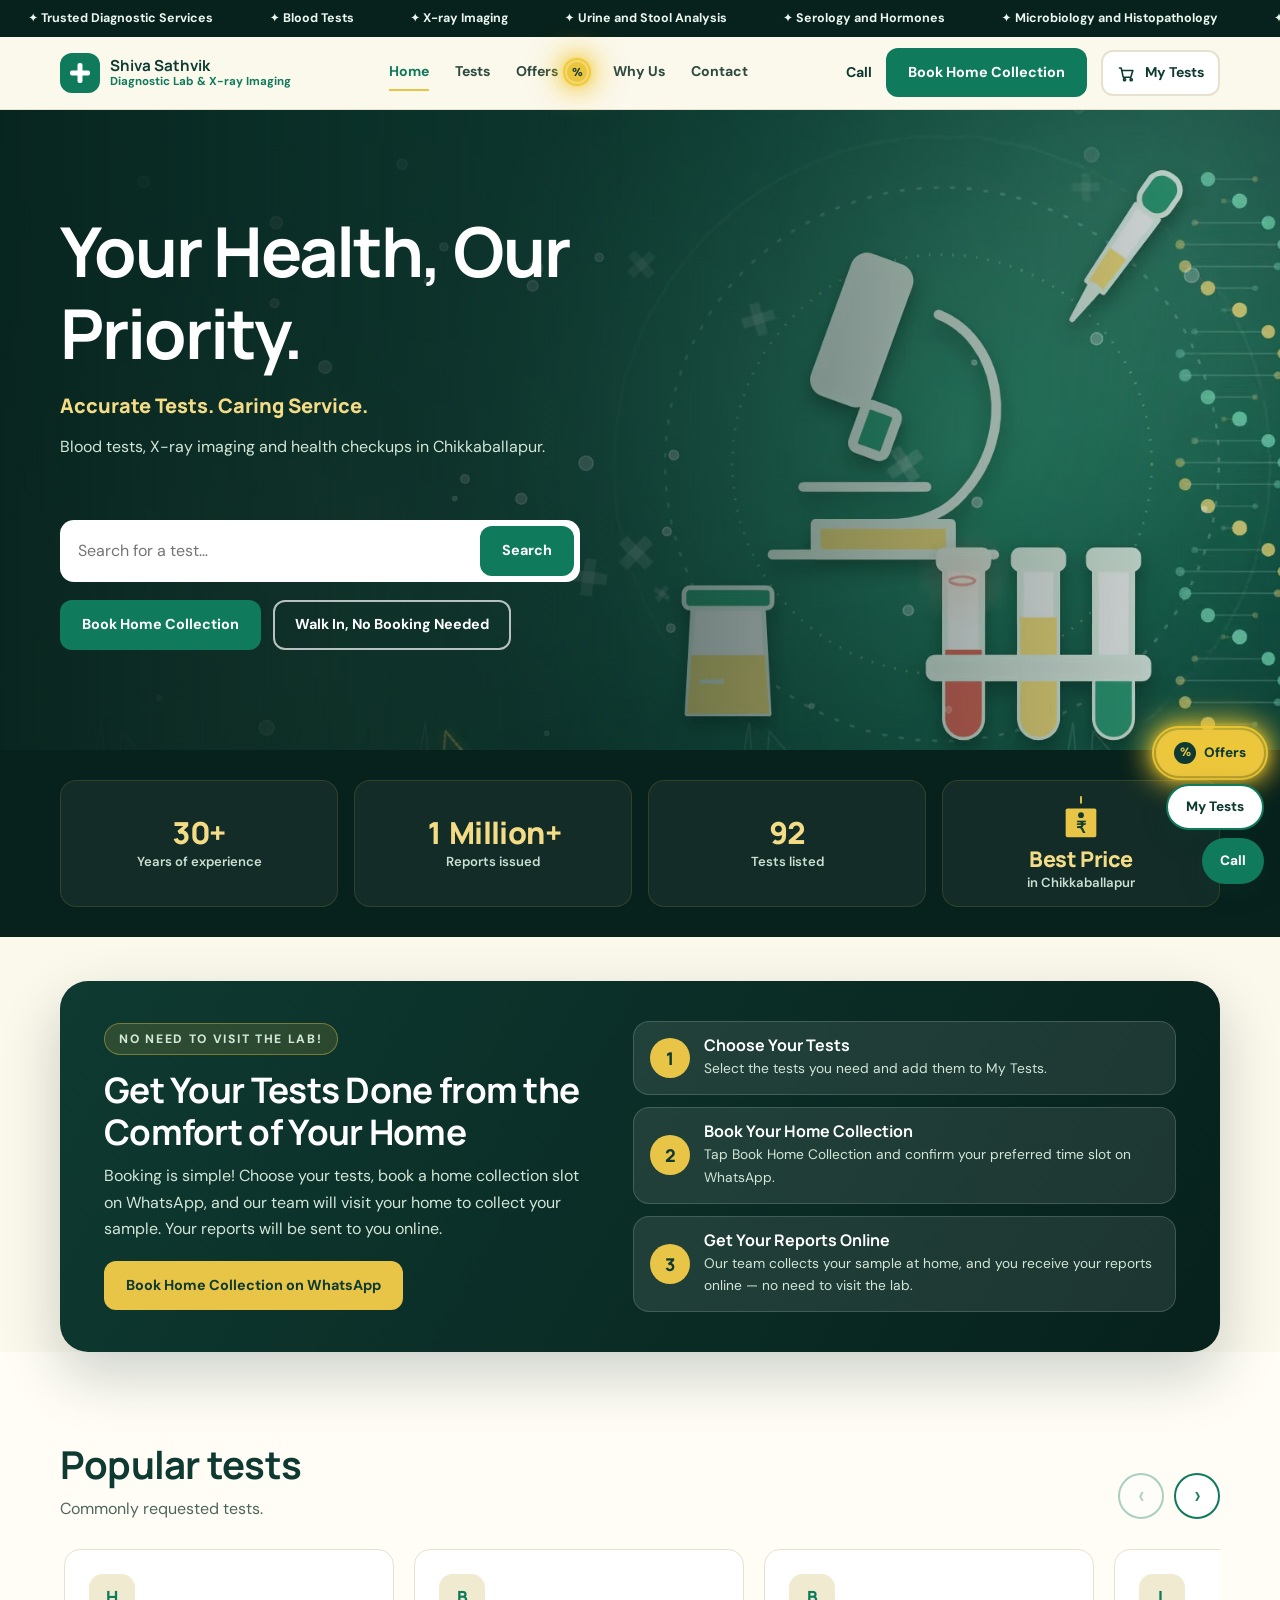
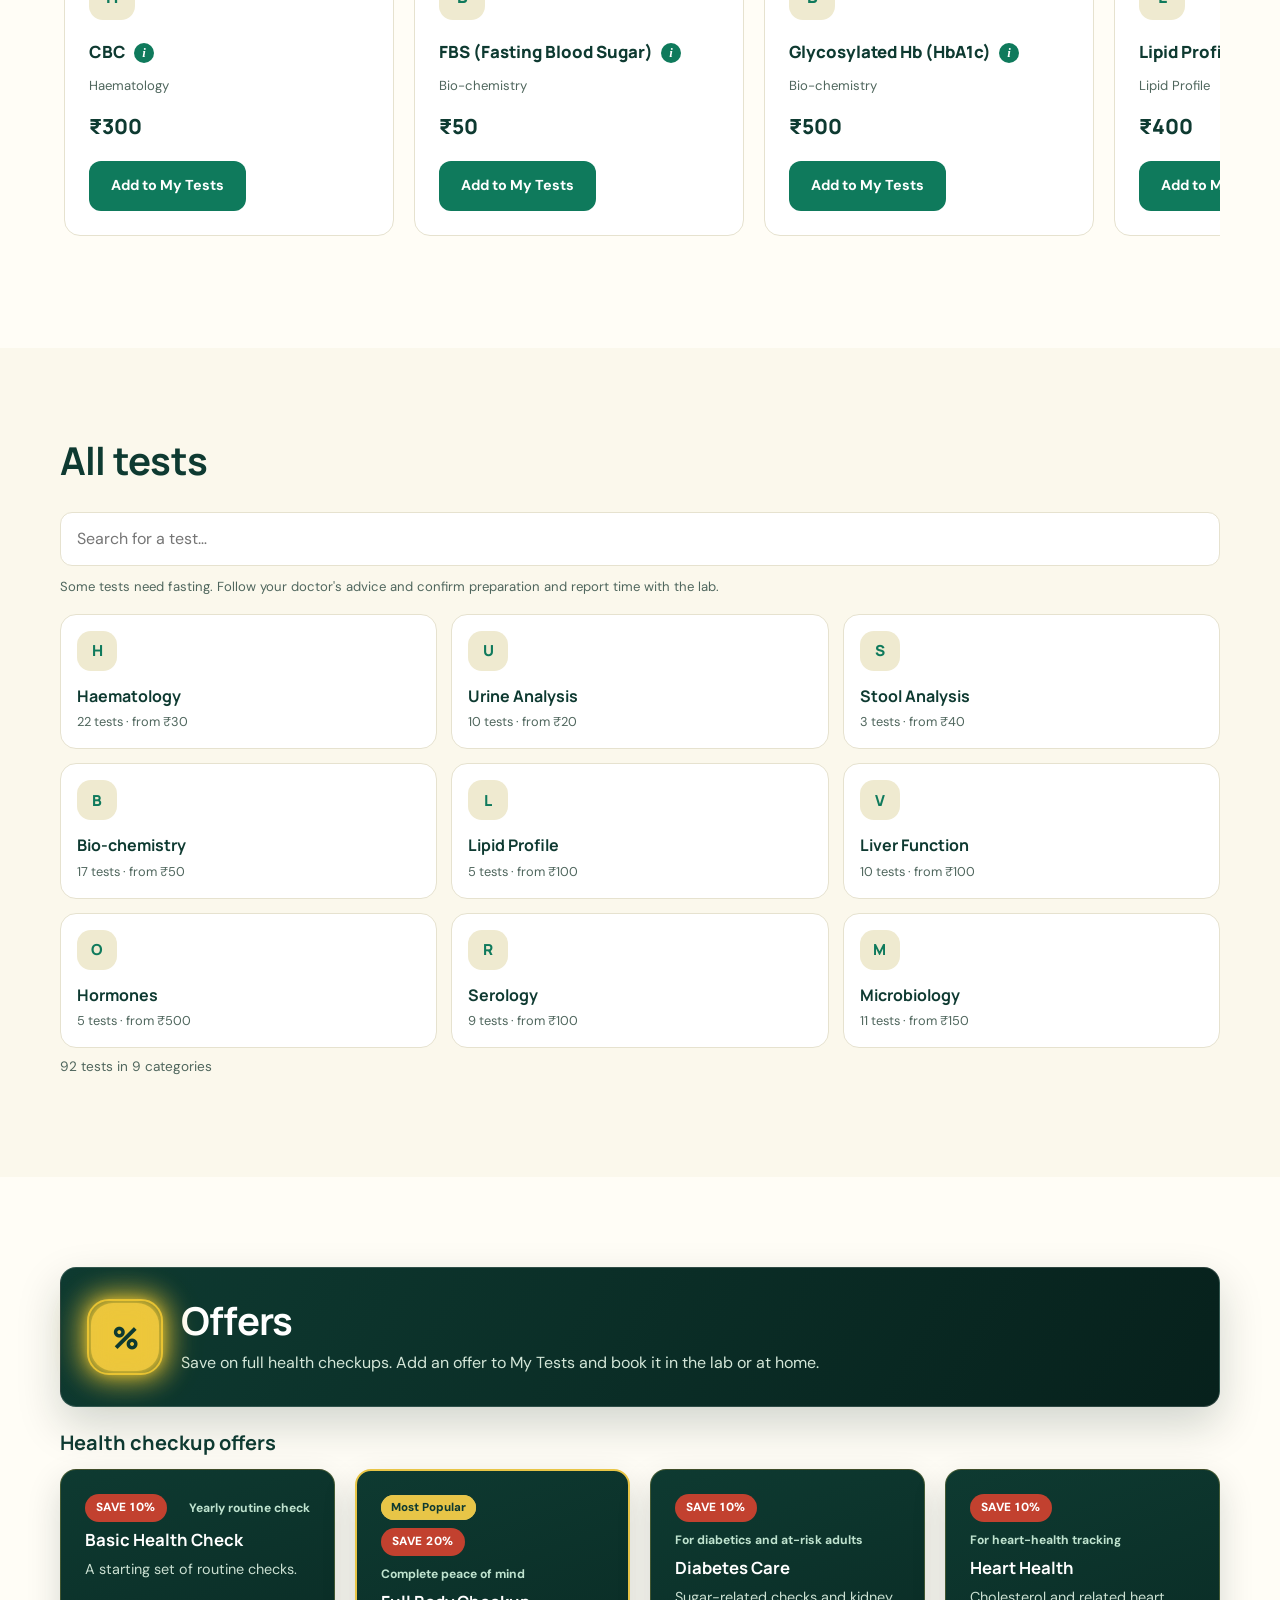
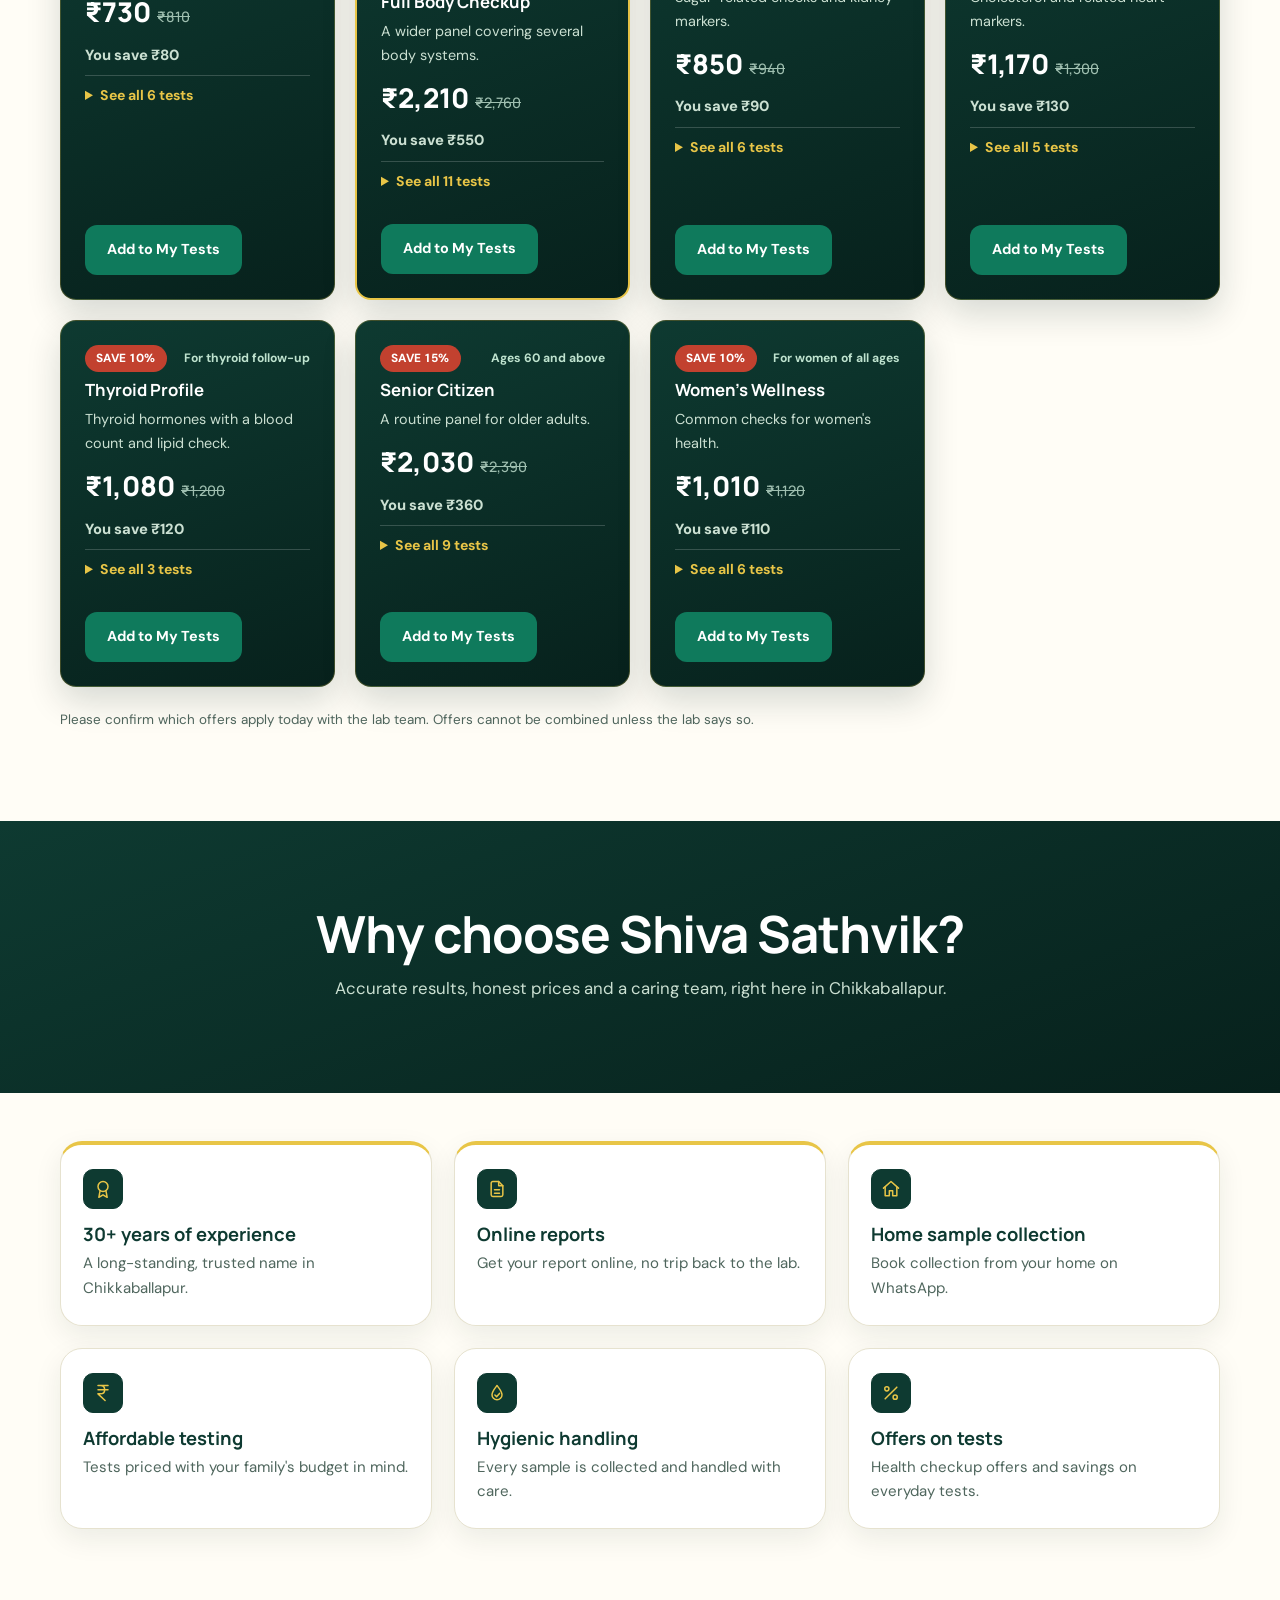
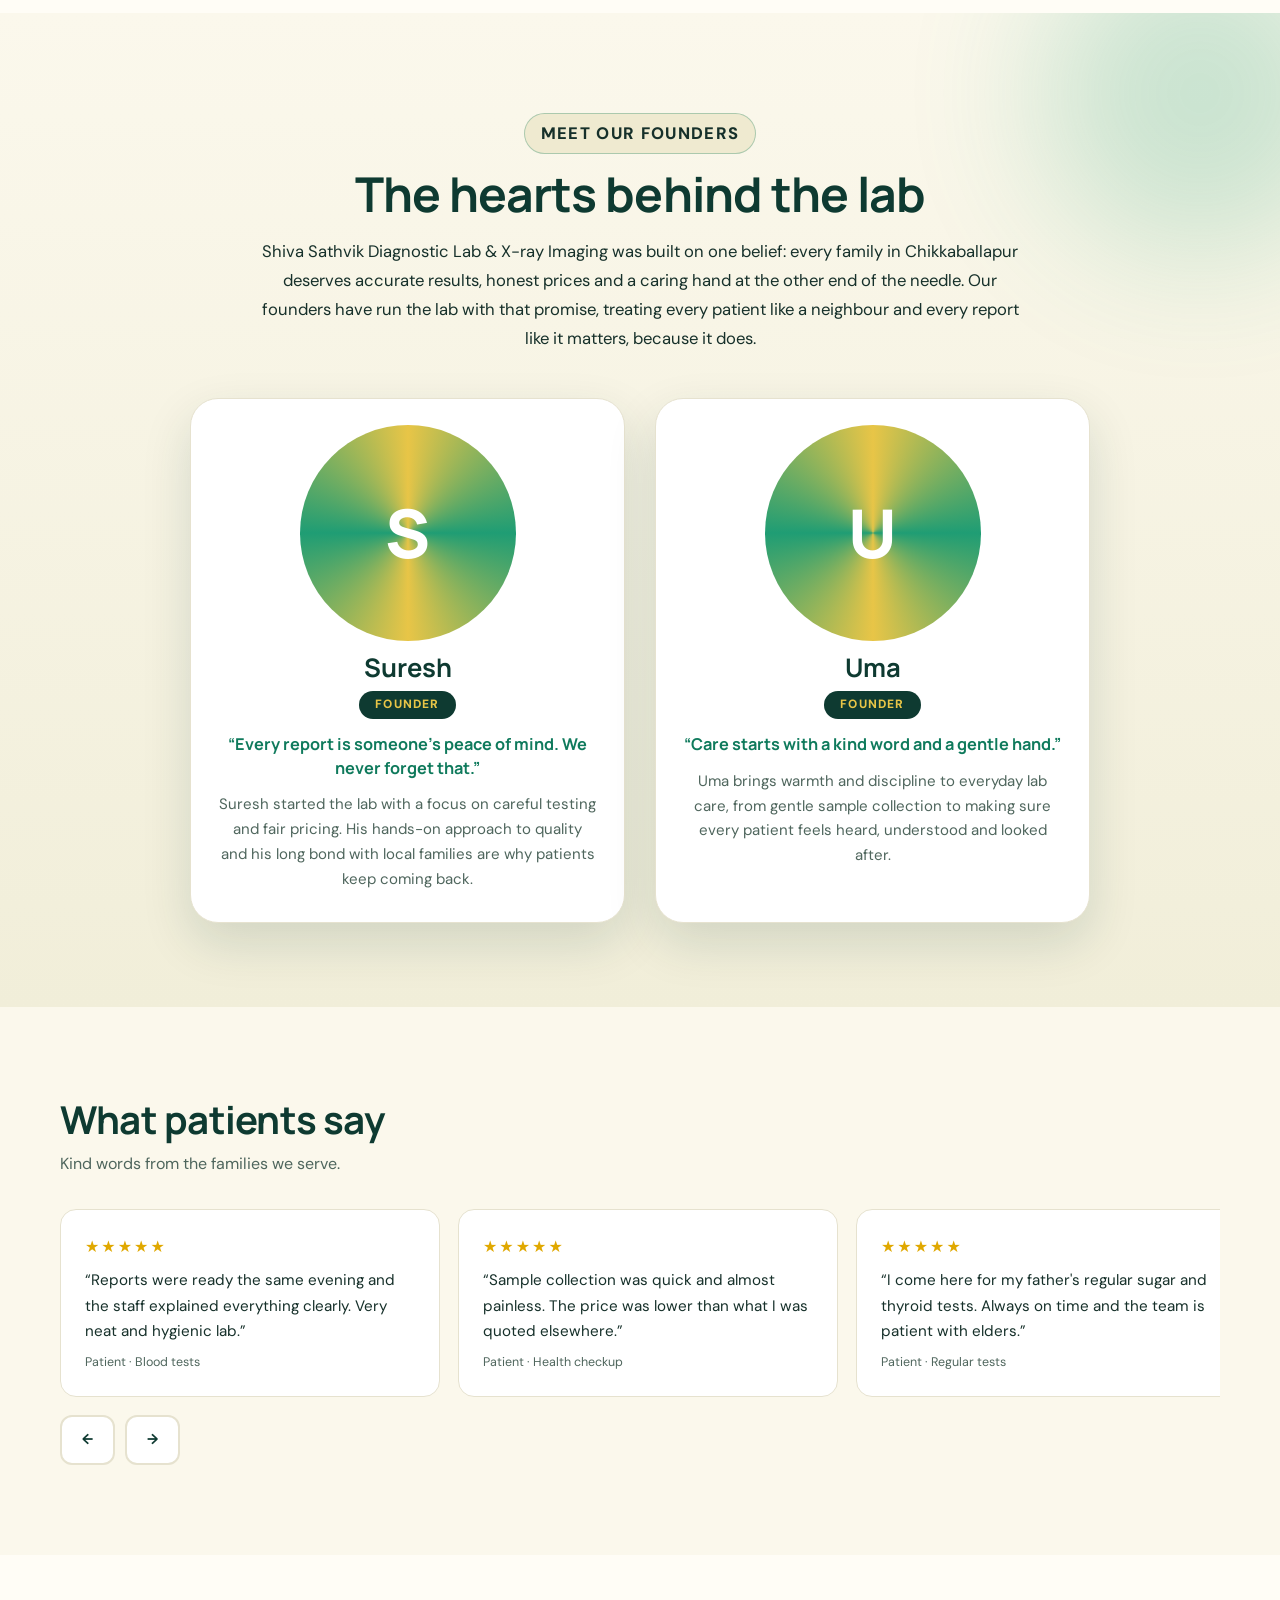
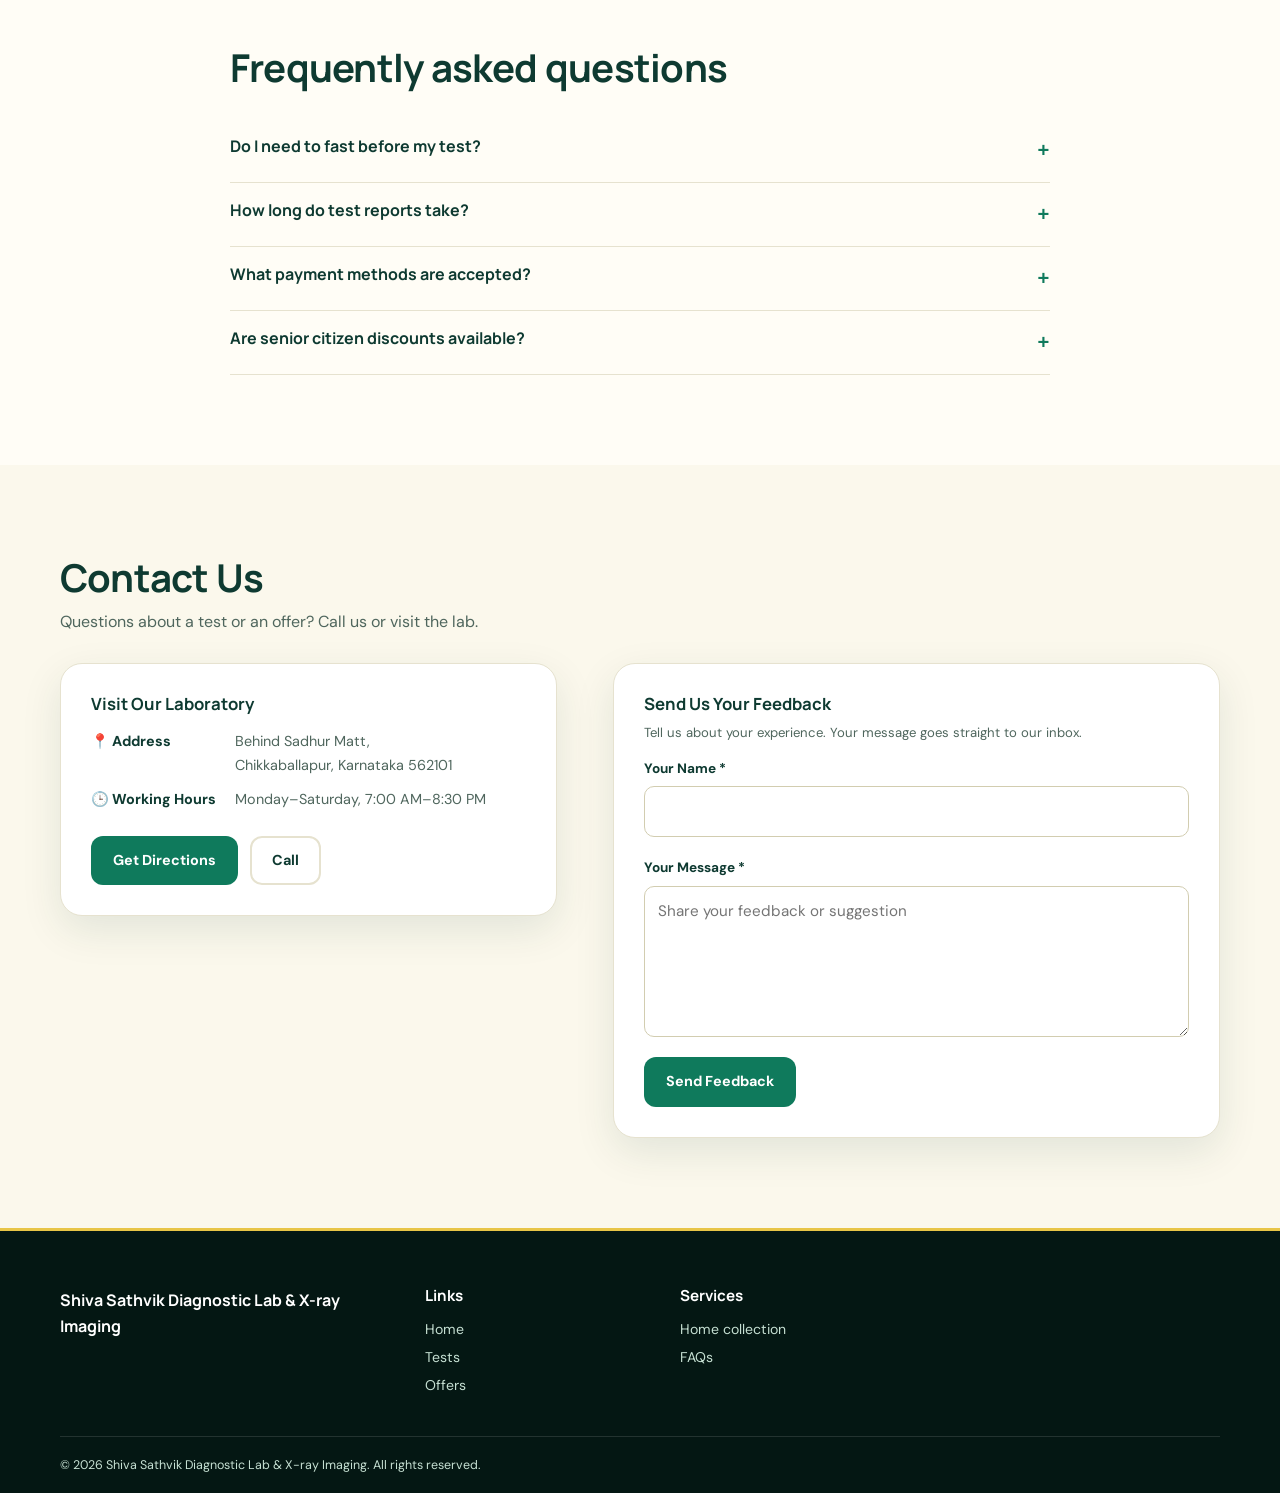
==== commit 125b8c7e: "Add files via upload" ====
--- a/index.html
+++ b/index.html
@@ -66,7 +66,7 @@
       <div class="hero-main">
         <h1>Your Health, Our Priority.</h1>
         <p class="tagline">Accurate Tests. Caring Service.</p>
-        <p class="lead">Walk in to our Chikkaballapur lab anytime during working hours. No booking needed.</p>
+        <p class="lead">Blood tests, X-ray imaging and health checkups in Chikkaballapur.</p>
       </div>
       <div class="hero-legacy" aria-hidden="true">
         <p class="lg-eyebrow">30+ years of experience</p>
@@ -74,10 +74,6 @@
         <div class="ticks" id="heroTicks"></div>
         <div class="tick-lbl"><span>Year 1</span><span>10</span><span>20</span><span>30+</span></div>
       </div>
-    </div>
-    <div class="hero-note">
-      <span class="hn-ico" aria-hidden="true">✆</span>
-      <p><strong>Can't come to the lab? Stay home.</strong> Select your tests and tap Book Home Collection. We collect the sample at your home and send your report online.</p>
     </div>
     <form class="hero-search" id="heroSearch" role="search">
       <label class="sr" for="heroQ">Search for a test</label>
@@ -87,14 +83,8 @@
     </form>
     <div class="hero-btns">
       <a class="btn btn-p" href="#contact" data-action="book">Book Home Collection</a>
-      <a class="btn btn-o-l" href="#contact">Walk In, No Booking Needed</a>
-    </div>
-    <ul class="trust">
-      <li><span aria-hidden="true">⌂</span> Home Sample Collection</li>
-      <li><span aria-hidden="true">▤</span> Online Reports</li>
-      <li><span aria-hidden="true">★</span> 30+ Years of Experience</li>
-      <li><span aria-hidden="true">✔</span> 1 Million+ Reports Issued</li>
-    </ul>
+      <a class="btn btn-o-l" href="https://www.google.com/maps/dir/?api=1&destination=13.4331349,77.7250213" target="_blank" rel="noopener noreferrer">Walk In, No Booking Needed</a>
+    </div>
   </div>
 </section>
 
@@ -108,10 +98,6 @@
       <svg class="price-tag" viewBox="0 0 48 48" aria-hidden="true" focusable="false"><path d="M24 2v6" stroke="#E8C547" stroke-width="2" stroke-linecap="round" fill="none"/><path d="M10 14h28a2 2 0 0 1 2 2v26a2 2 0 0 1-2 2H10a2 2 0 0 1-2-2V16a2 2 0 0 1 2-2z" fill="#E8C547"/><circle cx="24" cy="21" r="3" fill="#0E3A31"/><text x="24" y="40" text-anchor="middle" font-size="17" font-weight="700" fill="#0E3A31" font-family="sans-serif">&#8377;</text></svg>
       <b class="pop-t">Best Price</b><span>in Chikkaballapur</span>
     </div>
-    <div class="stat-hl stat-walk">
-      <i class="live-dot" aria-hidden="true"></i>
-      <b class="pop-t">Walk in</b><span>No booking needed<br>Mon–Sat, 7 AM–8:30 PM</span>
-    </div>
   </div>
 </section>
 
@@ -120,15 +106,15 @@
   <div class="wrap">
     <div class="athome-card reveal">
       <div class="athome-t">
-        <p class="lg-eyebrow">No need to come to the lab</p>
-        <h2 id="athomeH">Don't want to come? Do it all from home.</h2>
-        <p>Select your tests, tap Book Home Collection and confirm your slot on WhatsApp. Our team collects the sample at your home, and your report comes to you online.</p>
-        <a class="btn btn-g" href="#contact" data-action="book">Book Home Collection</a>
+        <p class="lg-eyebrow">No Need to Visit the Lab!</p>
+        <h2 id="athomeH">Get Your Tests Done from the Comfort of Your Home</h2>
+        <p>Booking is simple! Choose your tests, book a home collection slot on WhatsApp, and our team will visit your home to collect your sample. Your reports will be sent to you online.</p>
+        <a class="btn btn-g" href="#contact" data-action="book">Book Home Collection on WhatsApp</a>
       </div>
       <ol class="athome-steps">
-        <li><b>1</b><div><h3>Select your tests</h3><p>Add them to My Tests, then Book Home Collection.</p></div></li>
-        <li><b>2</b><div><h3>We collect at home</h3><p>Our team comes to you for the sample.</p></div></li>
-        <li><b>3</b><div><h3>Get report online</h3><p>No trip to the lab to collect it.</p></div></li>
+        <li><b>1</b><div><h3>Choose Your Tests</h3><p>Select the tests you need and add them to My Tests.</p></div></li>
+        <li><b>2</b><div><h3>Book Your Home Collection</h3><p>Tap Book Home Collection and confirm your preferred time slot on WhatsApp.</p></div></li>
+        <li><b>3</b><div><h3>Get Your Reports Online</h3><p>Our team collects your sample at home, and you receive your reports online — no need to visit the lab.</p></div></li>
       </ol>
     </div>
   </div>
@@ -138,7 +124,7 @@
 <section class="sec" id="popular">
   <div class="wrap">
     <div class="pop-head">
-      <div class="sec-h"><h2>Popular tests</h2><p>Commonly requested tests. Visiting the lab needs no booking; booking is only for home sample collection.</p></div>
+      <div class="sec-h"><h2>Popular tests</h2><p>Commonly requested tests.</p></div>
       <div class="pop-nav">
         <button class="pop-arrow" id="popPrev" type="button" aria-label="Previous tests">‹</button>
         <button class="pop-arrow" id="popNext" type="button" aria-label="Next tests">›</button>
@@ -148,8 +134,6 @@
   </div>
 </section>
 
-<details class="tests-dropdown" id="testsDropdown">
-  <summary>View All Tests</summary>
 
 <!-- 5. CATALOGUE -->
 <section class="sec alt" id="tests">
@@ -161,14 +145,15 @@
           <label class="sr" for="q">Search for a test</label>
           <input id="q" type="search" placeholder="Search for a test…" autocomplete="off">
         </div>
-        <div class="tabs" id="tabs" role="tablist" aria-label="Test categories"></div>
+        <p class="small cat-note">Some tests need fasting. Follow your doctor's advice and confirm preparation and report time with the lab.</p>
+        <div class="cat-tiles" id="tiles"></div>
+        <div class="cat-head" id="catHead" hidden></div>
         <p class="count" id="count" aria-live="polite"></p>
-        <div id="results" role="tabpanel"></div>
-      </div>
-    </div>
-  </div>
-</section>
-</details>
+        <div id="results" role="region" aria-label="Test list"></div>
+      </div>
+    </div>
+  </div>
+</section>
 
 <!-- 6. OFFERS (health checkup offers + other savings) -->
 <section class="sec offers" id="offers">
@@ -190,22 +175,17 @@
     <div class="wb-top"><div class="wrap">
     <div class="wb-head reveal">
       <h2>Why choose Shiva Sathvik?</h2>
-      <p>Three decades of accurate results, honest prices and a caring team, right here in Chikkaballapur.</p>
-    </div>
-    <div class="wb-pills reveal" style="--i:1">
-      <div><b data-count="30" data-suffix="+">30+</b><span>Years of trust</span></div>
-      <div><b class="wb-long" data-count="1" data-suffix=" Million+">1 Million+</b><span>Reports issued</span></div>
-      <div><b>Best Price</b><span>in Chikkaballapur</span></div>
+      <p>Accurate results, honest prices and a caring team, right here in Chikkaballapur.</p>
     </div>
     </div></div>
     <div class="wrap wb-body">
     <div class="wb-grid">
+      <article class="wb-card reveal key" style="--i:1"><span class="wb-ico" aria-hidden="true"><svg viewBox="0 0 24 24" focusable="false"><circle cx="12" cy="9" r="6"/><path d="M8.5 14L7 22l5-3 5 3-1.5-8"/></svg></span><h3>30+ years of experience</h3><p>A long-standing, trusted name in Chikkaballapur.</p></article>
+      <article class="wb-card reveal key" style="--i:2"><span class="wb-ico" aria-hidden="true"><svg viewBox="0 0 24 24" focusable="false"><path d="M14 3H7a2 2 0 0 0-2 2v14a2 2 0 0 0 2 2h10a2 2 0 0 0 2-2V8z"/><path d="M14 3v5h5M9 13h6M9 17h6"/></svg></span><h3>Online reports</h3><p>Get your report online, no trip back to the lab.</p></article>
+      <article class="wb-card reveal key" style="--i:5"><span class="wb-ico" aria-hidden="true"><svg viewBox="0 0 24 24" focusable="false"><path d="M3 11l9-8 9 8"/><path d="M5 10v10h5v-6h4v6h5V10"/></svg></span><h3>Home sample collection</h3><p>Book collection from your home on WhatsApp.</p></article>
       <article class="wb-card reveal" style="--i:0"><span class="wb-ico" aria-hidden="true"><svg viewBox="0 0 24 24" focusable="false"><path d="M6 3h12M6 8h12M6 13l8.5 8M6 13h3M9 13c6.667 0 6.667-10 0-10"/></svg></span><h3>Affordable testing</h3><p>Tests priced with your family's budget in mind.</p></article>
-      <article class="wb-card reveal" style="--i:1"><span class="wb-ico" aria-hidden="true"><svg viewBox="0 0 24 24" focusable="false"><circle cx="12" cy="9" r="6"/><path d="M8.5 14L7 22l5-3 5 3-1.5-8"/></svg></span><h3>30+ years of experience</h3><p>A long-standing, trusted name in Chikkaballapur.</p></article>
-      <article class="wb-card reveal" style="--i:2"><span class="wb-ico" aria-hidden="true"><svg viewBox="0 0 24 24" focusable="false"><path d="M14 3H7a2 2 0 0 0-2 2v14a2 2 0 0 0 2 2h10a2 2 0 0 0 2-2V8z"/><path d="M14 3v5h5M9 13h6M9 17h6"/></svg></span><h3>Online reports</h3><p>Get your report online, no trip back to the lab.</p></article>
       <article class="wb-card reveal" style="--i:3"><span class="wb-ico" aria-hidden="true"><svg viewBox="0 0 24 24" focusable="false"><path d="M12 3c3.5 4.5 6 7.5 6 11a6 6 0 0 1-12 0c0-3.5 2.5-6.5 6-11z"/><path d="M9.5 14.5l2 2 3.5-4"/></svg></span><h3>Hygienic handling</h3><p>Every sample is collected and handled with care.</p></article>
       <article class="wb-card reveal" style="--i:4"><span class="wb-ico" aria-hidden="true"><svg viewBox="0 0 24 24" focusable="false"><path d="M19 5L5 19"/><circle cx="7" cy="7" r="2.5"/><circle cx="17" cy="17" r="2.5"/></svg></span><h3>Offers on tests</h3><p>Health checkup offers and savings on everyday tests.</p></article>
-      <article class="wb-card reveal" style="--i:5"><span class="wb-ico" aria-hidden="true"><svg viewBox="0 0 24 24" focusable="false"><path d="M3 11l9-8 9 8"/><path d="M5 10v10h5v-6h4v6h5V10"/></svg></span><h3>Home collection</h3><p>Book sample collection from your home on WhatsApp.</p></article>
     </div>
   </div>
 </section>
@@ -217,7 +197,7 @@
     <div class="fb-head reveal">
       <p class="fb-eyebrow">Meet our founders</p>
       <h2 id="foundH">The hearts behind the lab</h2>
-      <p>Shiva Sathvik Diagnostic Lab &amp; X-ray Imaging was built on one belief: every family in Chikkaballapur deserves accurate results, honest prices and a caring hand at the other end of the needle. For more than 30 years, our founders have run the lab with that promise, treating every patient like a neighbour and every report like it matters, because it does.</p>
+      <p>Shiva Sathvik Diagnostic Lab &amp; X-ray Imaging was built on one belief: every family in Chikkaballapur deserves accurate results, honest prices and a caring hand at the other end of the needle. Our founders have run the lab with that promise, treating every patient like a neighbour and every report like it matters, because it does.</p>
     </div>
     <div class="fb-grid">
       <article class="fb-card reveal fx-left">
@@ -266,12 +246,8 @@
 <section class="sec alt" id="contact">
   <div class="wrap">
     <div class="sec-h">
-      <p class="eyebrow">CONTACT & LOCATION</p>
-      <h2>Contact Us & Visit Our Lab</h2>
-      <p>
-        Have a question about a test or offer? Contact our team or visit
-        Shiva Sathvik Diagnostic Lab for your diagnostic testing needs.
-      </p>
+      <h2>Contact Us</h2>
+      <p>Questions about a test or an offer? Call us or visit the lab.</p>
     </div>
 
     <div class="contact-grid">
@@ -279,8 +255,6 @@
       <div class="reveal">
         <div class="form-card">
           <h3>Visit Our Laboratory</h3>
-          <p><strong>Shiva Sathvik Diagnostic Lab &amp; X-ray Imaging</strong></p>
-          <p class="walkin"><strong>Walk-ins welcome.</strong> No booking needed to visit the lab. Booking is only for home sample collection.</p>
 
           <dl class="facts">
             <div>
@@ -288,13 +262,6 @@
               <dd>
                 Behind Sadhur Matt,<br />
                 Chikkaballapur, Karnataka 562101
-              </dd>
-            </div>
-
-            <div>
-              <dt><span aria-hidden="true">📞</span> Phone</dt>
-              <dd>
-                <a href="tel:9343601092">9343601092</a>
               </dd>
             </div>
 
@@ -315,14 +282,10 @@
             </a>
 
             <a class="btn btn-o" href="tel:9343601092">
-              Call Now
+              Call
             </a>
           </div>
 
-          <p class="small">
-            Please contact the lab to confirm test availability, prices,
-            preparation instructions and report timings before visiting.
-          </p>
         </div>
       </div>
 
@@ -357,10 +320,9 @@
 <!-- 14. FOOTER -->
 <footer class="site-footer">
   <div class="wrap foot-grid">
-    <div><strong class="f-name">Shiva Sathvik Diagnostic Lab &amp; X-ray Imaging</strong><p>Chikkaballapur.<br>Your Health, Our Priority.<br>Accurate Tests. Caring Service.</p></div>
+    <div><strong class="f-name">Shiva Sathvik Diagnostic Lab &amp; X-ray Imaging</strong></div>
     <nav aria-label="Footer"><h4>Links</h4><a href="#home">Home</a><a href="#tests">Tests</a><a href="#offers">Offers</a></nav>
     <div><h4>Services</h4><a href="#athome">Home collection</a><a href="#faq">FAQs</a></div>
-    <div><h4>Visit</h4><p>Behind Sadhur Matt, Chikkaballapur, Karnataka 562101</p><p>Mon–Sat, 7:00 AM–8:30 PM</p><a data-phone href="#contact">Call</a></div>
   </div>
   <div class="wrap foot-note">
     <p>© <span id="year"></span> Shiva Sathvik Diagnostic Lab &amp; X-ray Imaging. All rights reserved.</p>
@@ -404,15 +366,12 @@
       <button class="btn btn-c" id="ctCancel" type="button">Cancel &amp; clear</button>
     </div>
     <p class="small" id="ctHint" role="status"></p>
-    <p class="small">Visiting the lab instead? No booking needed. Just walk in.</p>
   </div>
 </dialog>
 
 <dialog id="detail" aria-labelledby="dTitle">
   <h3 id="dTitle"></h3>
-  <p id="dDesc"></p>
   <dl class="facts" id="dFacts"></dl>
-  <p class="small">Confirm preparation, price and report time with the lab. Visiting the lab? No booking needed, just walk in.</p>
   <div class="cart-btns"><button class="btn btn-p" id="dAdd" type="button">Add to My Tests</button><button class="btn btn-o" id="dClose" type="button">Close</button></div>
 </dialog>
 <dialog id="askDialog" aria-labelledby="askT">
--- a/style.css
+++ b/style.css
@@ -1241,4 +1241,38 @@
 .wb-card:hover{background:#fff;border-color:var(--gold);box-shadow:0 18px 40px rgba(7,33,28,.16)}
 .wb-ico{background:var(--dk2);border-color:var(--dk2);color:var(--gold)}
 .wb-card:hover .wb-ico{background:var(--gold);color:var(--dk)}
-@media(max-width:640px){.wb-top{padding:60px 0 40px}.wb-body{padding-top:36px;padding-bottom:60px}}+@media(max-width:640px){.wb-top{padding:60px 0 40px}.wb-body{padding-top:36px;padding-bottom:60px}}
+/* ---- Catalogue tiles (all screens) ---- */
+.cat-note{margin:10px 0 0}
+.cat-tiles{display:grid;grid-template-columns:repeat(3,minmax(0,1fr));gap:14px;margin-top:16px}
+.tile{display:flex;flex-direction:column;align-items:flex-start;gap:2px;text-align:left;padding:16px;border:1px solid var(--line);border-radius:16px;background:#fff;cursor:pointer;font:inherit;color:var(--navy);transition:border-color .2s,transform .2s}
+.tile:hover{border-color:var(--teal);transform:translateY(-2px)}
+.tile .ico{width:40px;height:40px;margin-bottom:10px;font-size:.95rem}
+.tile b{font-family:var(--head);font-size:1rem}
+.tile-n{font-size:.8rem;color:var(--muted)}
+.cat-head{display:flex;align-items:center;gap:12px;margin:16px 0 4px;flex-wrap:wrap}
+.cat-head strong{font-family:var(--head);font-size:1.15rem;color:var(--navy)}
+.back-btn{padding:8px 14px;min-height:40px}
+.row{grid-template-columns:1fr auto auto}
+.row .rb{padding:8px 16px;white-space:nowrap}
+.show-more{width:100%;margin-top:12px}
+.stat-grid{grid-template-columns:repeat(4,1fr)}
+@media(max-width:1000px){.stat-grid>div:last-child{grid-column:auto}}
+@media(max-width:640px){
+  .cat-tiles{grid-template-columns:1fr 1fr;gap:10px}
+  .tile{padding:12px}
+  .tile .ico{width:34px;height:34px;margin-bottom:6px}
+  .tile b{font-size:.92rem}
+  .row{grid-template-columns:minmax(0,1fr) auto auto;grid-template-areas:none;gap:10px;padding:10px 12px}
+  .row .name,.row .rp,.row .rb{grid-area:auto}
+  .row .name{font-size:.92rem}
+  .row .rb{min-height:38px;padding:6px 12px;font-size:.85rem}
+}
+.row .name{text-align:left}
+.row .name .link-btn{text-align:left}
+.row .rp{font-size:1.05rem}
+@media(max-width:640px){.row .rp{font-size:.98rem}.tile-n{font-size:.76rem}}
+
+.wb-card.key{border-top:4px solid var(--gold)}
+.title-link::after{content:"i";display:inline-flex;align-items:center;justify-content:center;width:20px;height:20px;margin-left:8px;border-radius:50%;background:var(--teal-d);color:#fff;font:italic 700 .8rem/1 Georgia,"Times New Roman",serif;vertical-align:middle;transition:transform .2s,background .2s}
+.title-link:hover::after{transform:scale(1.12);background:var(--navy)}
